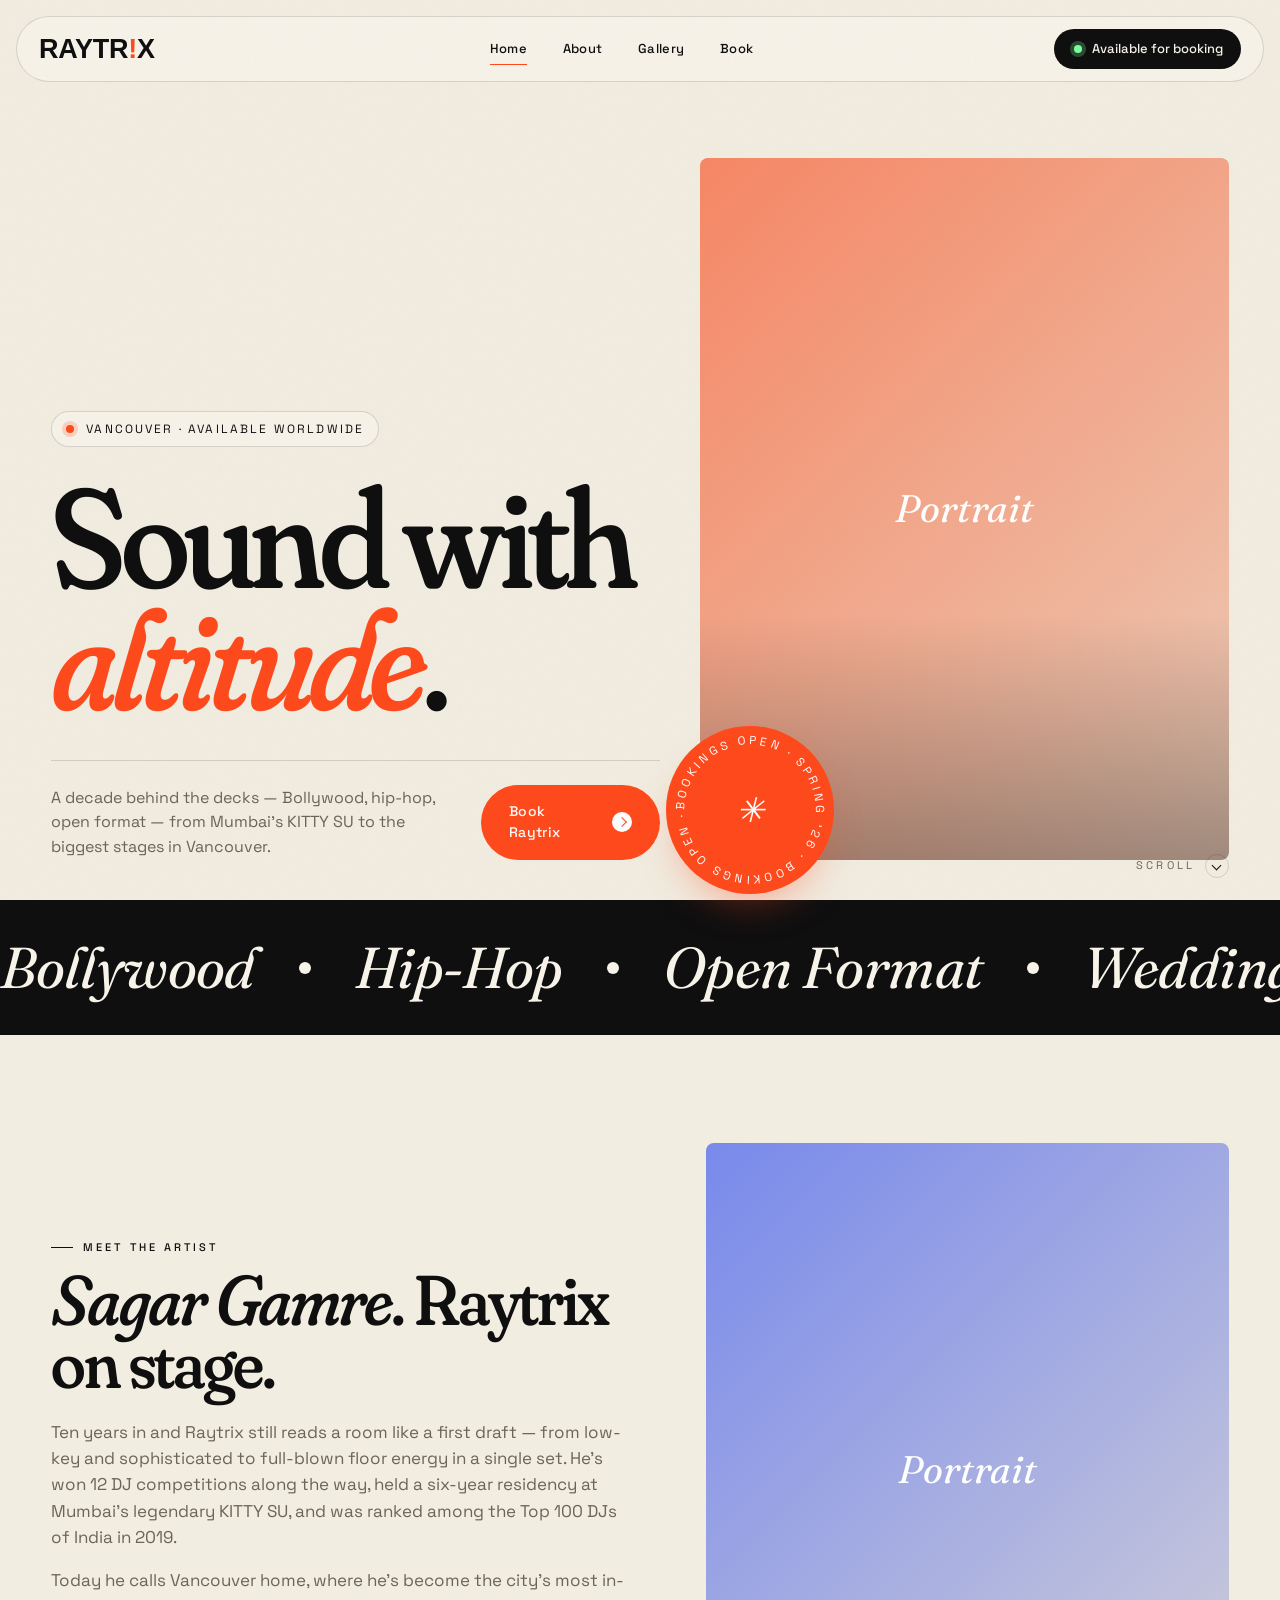
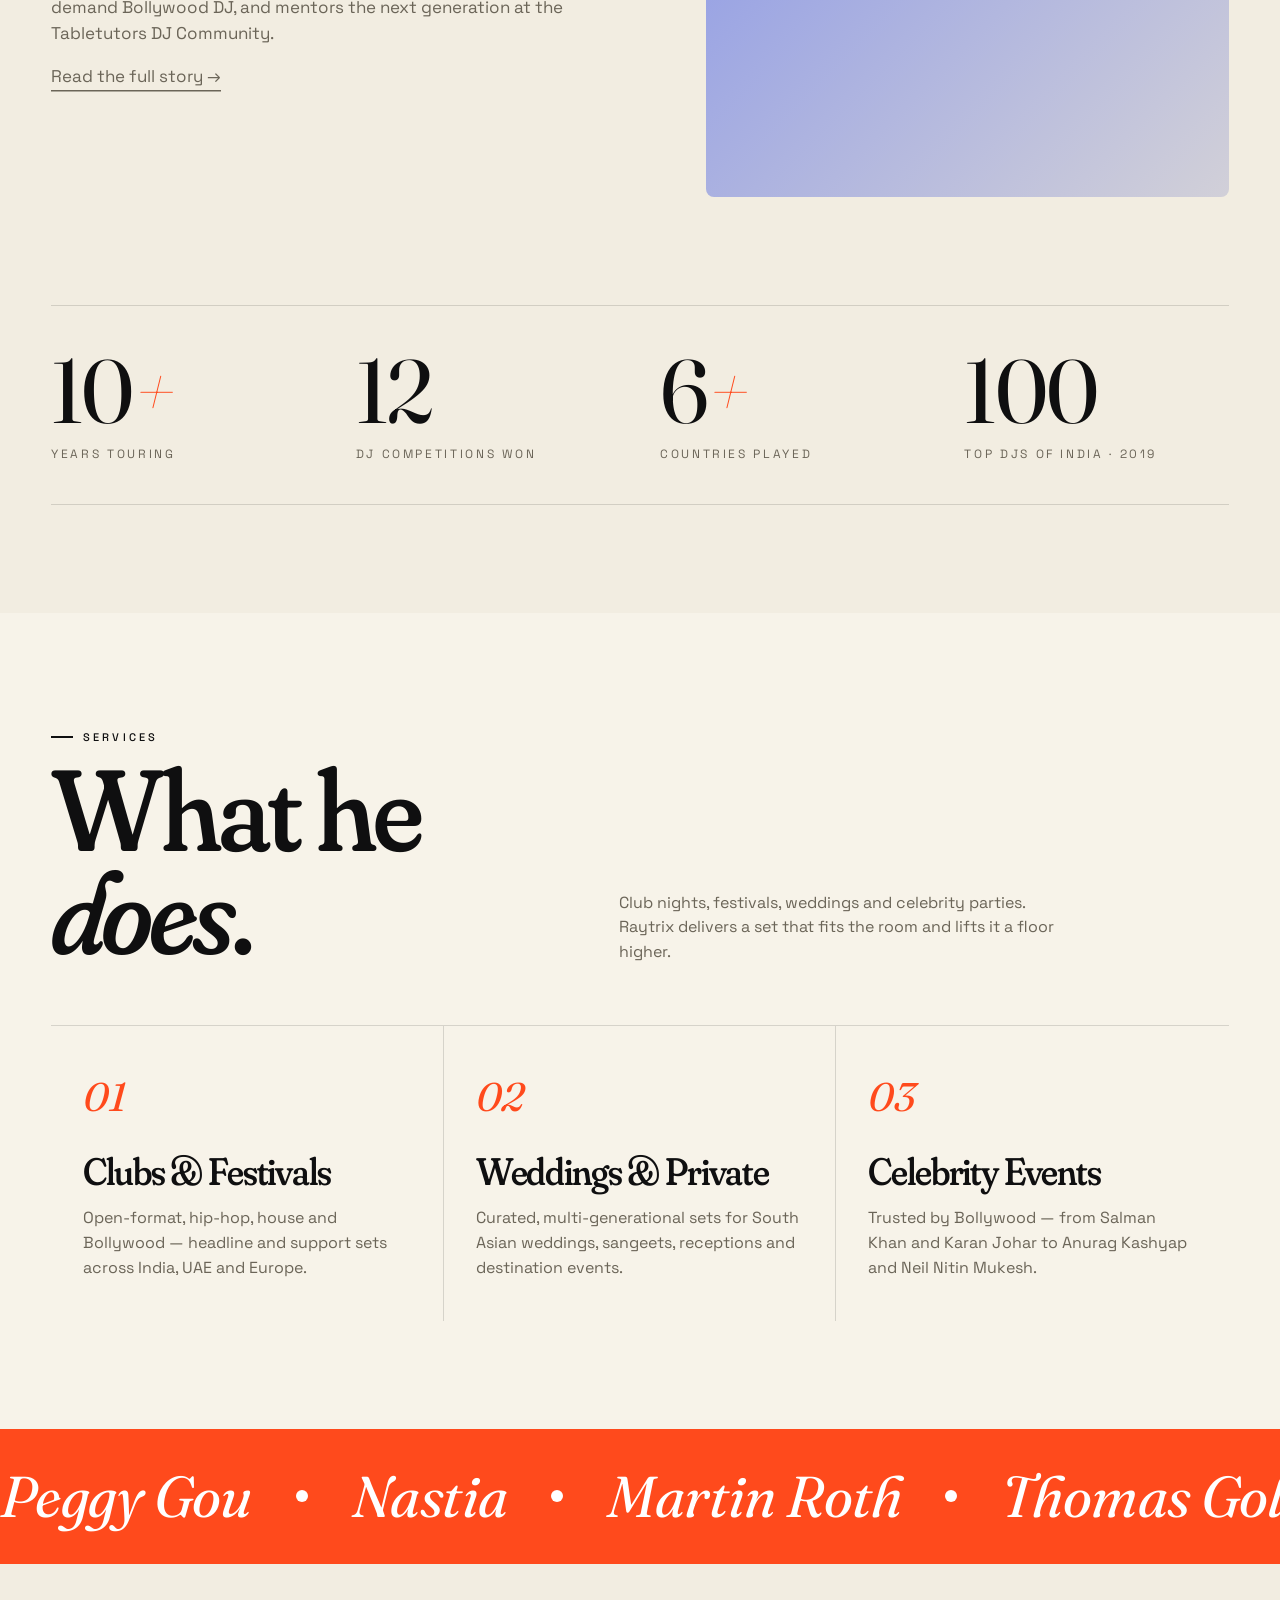
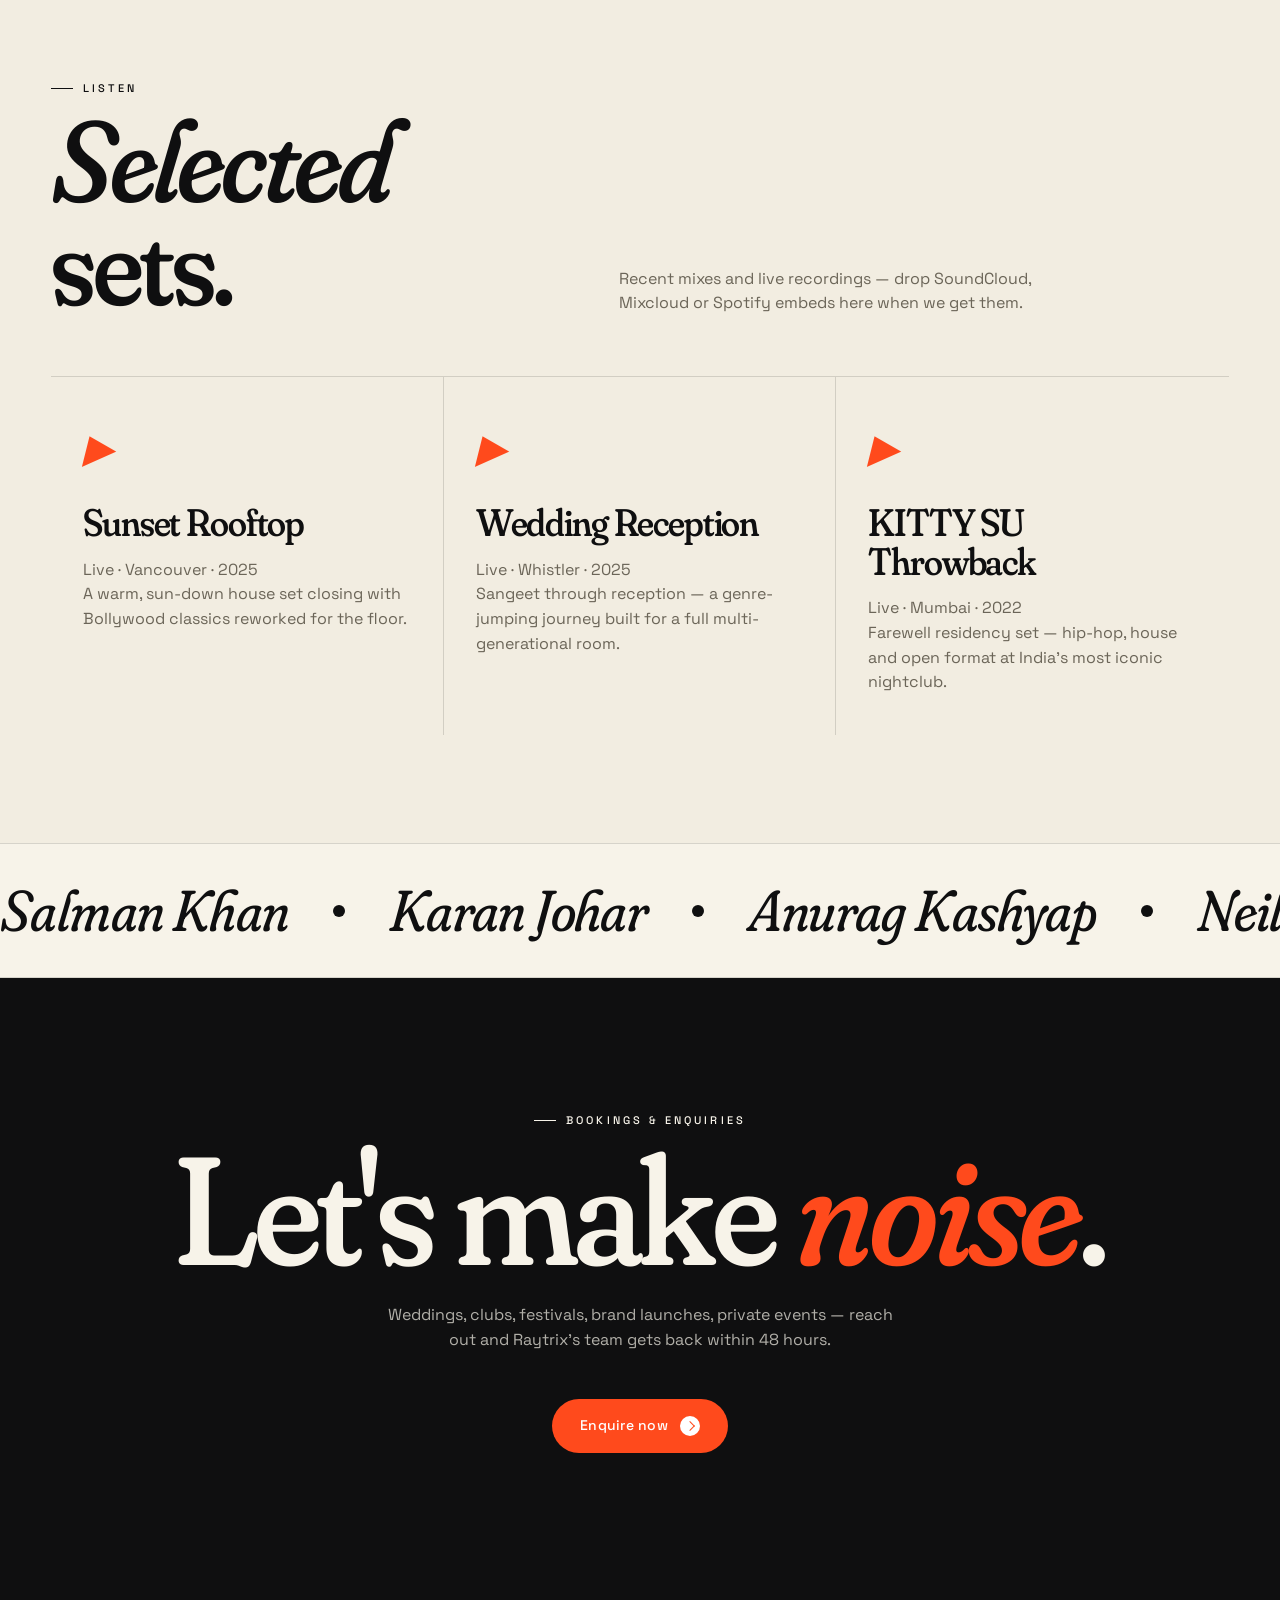
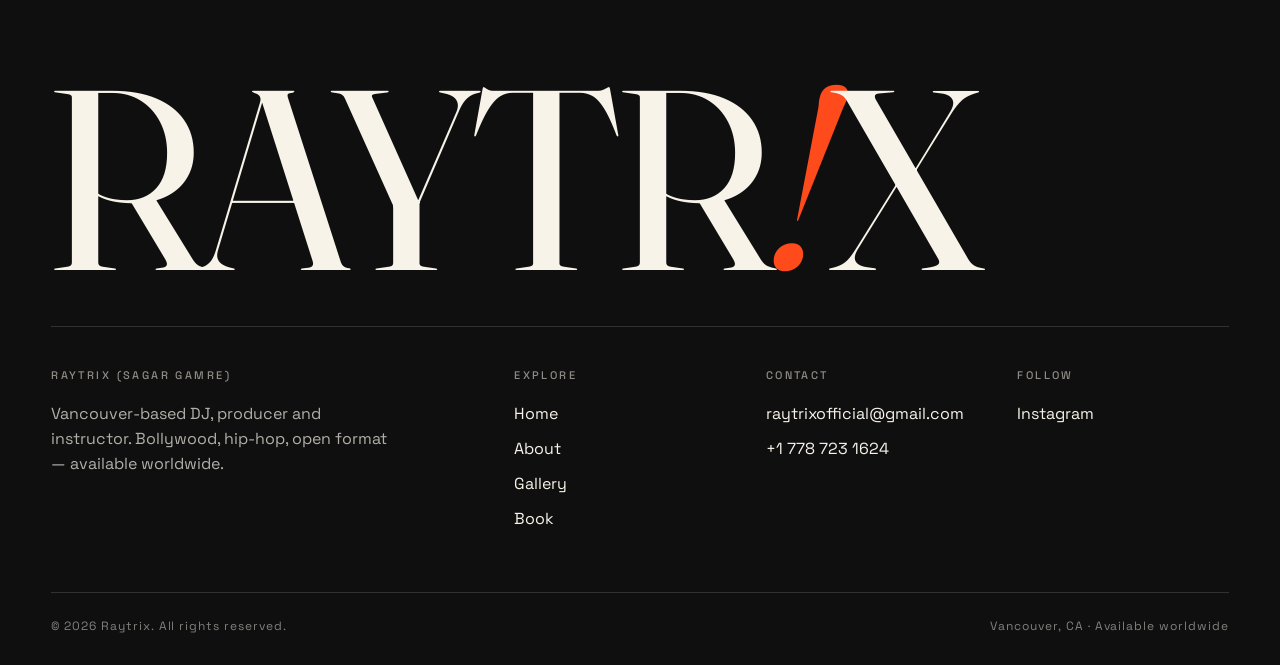
==== index.html @ 01009f4f "Rework site: warm cream / editorial direction Scrap the dark nightclub theme. Move to a cream base w" ====
<!doctype html>
<html lang="en">
<head>
  <meta charset="utf-8" />
  <meta name="viewport" content="width=device-width, initial-scale=1" />
  <title>RAYTR!X — DJ / Producer / Instructor</title>
  <meta name="description" content="Raytrix (Sagar Gamre) is an internationally-touring DJ and producer. Bollywood, hip-hop and open-format sets for clubs, festivals, weddings and celebrity events." />

  <meta property="og:title" content="RAYTR!X — DJ / Producer / Instructor" />
  <meta property="og:description" content="Bollywood, hip-hop, open format. Vancouver-based, available worldwide." />
  <meta property="og:type" content="website" />

  <link rel="icon" type="image/svg+xml" href="assets/img/logo.svg" />
  <link rel="preconnect" href="https://fonts.googleapis.com" />
  <link rel="preconnect" href="https://fonts.gstatic.com" crossorigin />
  <link href="https://fonts.googleapis.com/css2?family=Fraunces:ital,opsz,wght,SOFT@0,9..144,400..700,0..100;1,9..144,400..700,0..100&family=Space+Grotesk:wght@400;500;600;700&display=swap" rel="stylesheet" />

  <link rel="stylesheet" href="assets/css/style.css" />
</head>
<body>

  <header class="nav">
    <a href="index.html" class="nav__logo" aria-label="Raytrix — Home">
      <img src="assets/img/logo.svg" alt="RAYTR!X" />
    </a>
    <nav class="nav__links" role="navigation" aria-label="Primary">
      <a href="index.html" class="is-active">Home</a>
      <a href="about.html">About</a>
      <a href="gallery.html">Gallery</a>
      <a href="contact.html">Book</a>
    </nav>
    <a href="contact.html" class="nav__cta"><span class="dot"></span> Available for booking</a>
    <button class="nav__burger" aria-label="Menu"><span class="bar"></span><span class="bar"></span><span class="bar"></span></button>
  </header>

  <!-- HERO -->
  <section class="hero">
    <div class="hero__lead reveal-lines">
      <span class="hero__eyebrow"><span class="status"></span> Vancouver · Available worldwide</span>

      <h1 class="hero__title">
        <span class="row1">Sound with</span>
        <span class="row2"><span class="swash">altitude</span>.</span>
      </h1>

      <div class="hero__foot">
        <p>A decade behind the decks — Bollywood, hip-hop, open format — from Mumbai's KITTY SU to the biggest stages in Vancouver.</p>
        <a href="contact.html" class="btn">Book Raytrix <span class="arr"></span></a>
      </div>
    </div>

    <div class="hero__media reveal">
      <div class="hero__portrait">
        <!-- TODO: replace with real hero portrait (portrait orientation, min 1200×1500) -->
        <div class="tile tile--v" style="--r: 4/5; height: 100%; width: 100%;">Portrait</div>
      </div>

      <div class="badge-disc" aria-hidden="true">
        <svg viewBox="0 0 200 200">
          <defs>
            <path id="circlePath" d="M100,100 m-78,0 a78,78 0 1,1 156,0 a78,78 0 1,1 -156,0" />
          </defs>
          <text font-family="Space Grotesk, sans-serif" font-size="14" letter-spacing="4" fill="#fff" text-transform="uppercase">
            <textPath href="#circlePath" startOffset="0">BOOKINGS OPEN · SPRING '26 · BOOKINGS OPEN · SPRING '26 · </textPath>
          </text>
        </svg>
        <span class="pin">✳</span>
      </div>
    </div>

    <span class="hero__scroll">Scroll <span class="down"></span></span>
  </section>

  <!-- MARQUEE 1 -->
  <section class="marquee marquee--ink" aria-hidden="true">
    <div class="marquee__track">
      <span>Bollywood</span><span class="dot"></span>
      <span>Hip-Hop</span><span class="dot"></span>
      <span>Open Format</span><span class="dot"></span>
      <span>Weddings</span><span class="dot"></span>
      <span>Clubs</span><span class="dot"></span>
      <span>Festivals</span><span class="dot"></span>
      <span>Private Events</span><span class="dot"></span>
      <span>Bollywood</span><span class="dot"></span>
      <span>Hip-Hop</span><span class="dot"></span>
      <span>Open Format</span><span class="dot"></span>
      <span>Weddings</span><span class="dot"></span>
      <span>Clubs</span><span class="dot"></span>
      <span>Festivals</span><span class="dot"></span>
      <span>Private Events</span><span class="dot"></span>
    </div>
  </section>

  <!-- INTRO / SPLIT -->
  <section class="section">
    <div class="container">
      <div class="split split--rev">
        <div class="body reveal-lines">
          <span class="eyebrow">Meet the artist</span>
          <h2 class="h-md mt-1"><em>Sagar Gamre</em>. Raytrix on stage.</h2>
          <p class="mt-2">Ten years in and Raytrix still reads a room like a first draft — from low-key and sophisticated to full-blown floor energy in a single set. He's won 12 DJ competitions along the way, held a six-year residency at Mumbai's legendary KITTY SU, and was ranked among the Top 100 DJs of India in 2019.</p>
          <p>Today he calls Vancouver home, where he's become the city's most in-demand Bollywood DJ, and mentors the next generation at the Tabletutors DJ Community.</p>
          <p class="mt-2"><a href="about.html" class="underlined-link">Read the full story →</a></p>
        </div>
        <div class="split__media reveal">
          <!-- TODO: replace with a portrait or on-stage shot -->
          <div class="tile tile--c" style="--r: 4/5; height:100%; width:100%">Portrait</div>
        </div>
      </div>
    </div>
  </section>

  <!-- STATS -->
  <section class="section" style="padding-top:0;">
    <div class="container">
      <div class="stats reveal-lines">
        <div><div class="num">10<span class="swash">+</span></div><span class="lbl">Years touring</span></div>
        <div><div class="num">12</div><span class="lbl">DJ competitions won</span></div>
        <div><div class="num">6<span class="swash">+</span></div><span class="lbl">Countries played</span></div>
        <div><div class="num">100</div><span class="lbl">Top DJs of India · 2019</span></div>
      </div>
    </div>
  </section>

  <!-- WHAT HE DOES -->
  <section class="section section--paper">
    <div class="container">
      <div class="section__head reveal-lines">
        <div><span class="eyebrow">Services</span><h2 class="h-lg mt-1">What he <em>does</em>.</h2></div>
        <div class="lead"><p>Club nights, festivals, weddings and celebrity parties. Raytrix delivers a set that fits the room and lifts it a floor higher.</p></div>
      </div>

      <div class="feature-row reveal-lines">
        <article>
          <span class="num">01</span>
          <h3>Clubs & Festivals</h3>
          <p>Open-format, hip-hop, house and Bollywood — headline and support sets across India, UAE and Europe.</p>
        </article>
        <article>
          <span class="num">02</span>
          <h3>Weddings & Private</h3>
          <p>Curated, multi-generational sets for South Asian weddings, sangeets, receptions and destination events.</p>
        </article>
        <article>
          <span class="num">03</span>
          <h3>Celebrity Events</h3>
          <p>Trusted by Bollywood — from Salman Khan and Karan Johar to Anurag Kashyap and Neil Nitin Mukesh.</p>
        </article>
      </div>
    </div>
  </section>

  <!-- MARQUEE 2 — VERMILLION -->
  <section class="marquee marquee--vermillion marquee--reverse" aria-hidden="true">
    <div class="marquee__track">
      <span>Peggy Gou</span><span class="dot"></span>
      <span>Nastia</span><span class="dot"></span>
      <span>Martin Roth</span><span class="dot"></span>
      <span>Thomas Gold</span><span class="dot"></span>
      <span>EDX</span><span class="dot"></span>
      <span>Danny Avila</span><span class="dot"></span>
      <span>Tujamo</span><span class="dot"></span>
      <span>Dirtcaps</span><span class="dot"></span>
      <span>Tavi Castro</span><span class="dot"></span>
      <span>Peggy Gou</span><span class="dot"></span>
      <span>Nastia</span><span class="dot"></span>
      <span>Martin Roth</span><span class="dot"></span>
      <span>Thomas Gold</span><span class="dot"></span>
      <span>EDX</span><span class="dot"></span>
      <span>Danny Avila</span><span class="dot"></span>
      <span>Tujamo</span><span class="dot"></span>
      <span>Dirtcaps</span><span class="dot"></span>
      <span>Tavi Castro</span><span class="dot"></span>
    </div>
  </section>

  <!-- LISTEN (placeholder for real mixes) -->
  <section class="section">
    <div class="container">
      <div class="section__head reveal-lines">
        <div><span class="eyebrow">Listen</span><h2 class="h-lg mt-1"><em>Selected</em> sets.</h2></div>
        <div class="lead"><p>Recent mixes and live recordings — drop SoundCloud, Mixcloud or Spotify embeds here when we get them.</p></div>
      </div>

      <div class="feature-row reveal-lines">
        <article>
          <span class="num">▶</span>
          <h3>Sunset Rooftop</h3>
          <p class="muted">Live · Vancouver · 2025</p>
          <p class="mt-1">A warm, sun-down house set closing with Bollywood classics reworked for the floor.</p>
        </article>
        <article>
          <span class="num">▶</span>
          <h3>Wedding Reception</h3>
          <p class="muted">Live · Whistler · 2025</p>
          <p class="mt-1">Sangeet through reception — a genre-jumping journey built for a full multi-generational room.</p>
        </article>
        <article>
          <span class="num">▶</span>
          <h3>KITTY SU Throwback</h3>
          <p class="muted">Live · Mumbai · 2022</p>
          <p class="mt-1">Farewell residency set — hip-hop, house and open format at India's most iconic nightclub.</p>
        </article>
      </div>
    </div>
  </section>

  <!-- MARQUEE 3 -->
  <section class="marquee" aria-hidden="true">
    <div class="marquee__track">
      <span class="italic">Salman Khan</span><span class="dot"></span>
      <span class="italic">Karan Johar</span><span class="dot"></span>
      <span class="italic">Anurag Kashyap</span><span class="dot"></span>
      <span class="italic">Neil Nitin Mukesh</span><span class="dot"></span>
      <span class="italic">Kunal Khemu</span><span class="dot"></span>
      <span class="italic">Raj Kundra</span><span class="dot"></span>
      <span class="italic">Ayesha Jhulka</span><span class="dot"></span>
      <span class="italic">Karan Wahi</span><span class="dot"></span>
      <span class="italic">Salman Khan</span><span class="dot"></span>
      <span class="italic">Karan Johar</span><span class="dot"></span>
      <span class="italic">Anurag Kashyap</span><span class="dot"></span>
      <span class="italic">Neil Nitin Mukesh</span><span class="dot"></span>
      <span class="italic">Kunal Khemu</span><span class="dot"></span>
      <span class="italic">Raj Kundra</span><span class="dot"></span>
      <span class="italic">Ayesha Jhulka</span><span class="dot"></span>
      <span class="italic">Karan Wahi</span><span class="dot"></span>
    </div>
  </section>

  <!-- RIBBON CTA -->
  <section class="ribbon">
    <div class="container center reveal-lines">
      <span class="eyebrow" style="color:var(--paper);">Bookings & enquiries</span>
      <h2 class="mt-1">Let's make <span class="swash">noise</span>.</h2>
      <p class="mt-2" style="color:rgba(247,243,233,0.7); max-width: 52ch; margin-left:auto; margin-right:auto;">Weddings, clubs, festivals, brand launches, private events — reach out and Raytrix's team gets back within 48 hours.</p>
      <a href="contact.html" class="btn">Enquire now <span class="arr"></span></a>
    </div>
  </section>

  <!-- FOOTER -->
  <footer class="footer">
    <div class="footer__super">RAYTR<span class="swash">!</span>X</div>

    <div class="footer__grid">
      <div class="footer__intro">
        <h5>Raytrix (Sagar Gamre)</h5>
        <p>Vancouver-based DJ, producer and instructor. Bollywood, hip-hop, open format — available worldwide.</p>
      </div>
      <div>
        <h5>Explore</h5>
        <ul>
          <li><a href="index.html">Home</a></li>
          <li><a href="about.html">About</a></li>
          <li><a href="gallery.html">Gallery</a></li>
          <li><a href="contact.html">Book</a></li>
        </ul>
      </div>
      <div>
        <h5>Contact</h5>
        <ul>
          <li><a href="mailto:raytrixofficial@gmail.com">raytrixofficial@gmail.com</a></li>
          <li><a href="tel:+17787231624">+1 778 723 1624</a></li>
        </ul>
      </div>
      <div>
        <h5>Follow</h5>
        <ul>
          <li><a href="https://www.instagram.com/raytrixofficial/" target="_blank" rel="noopener">Instagram</a></li>
          <!-- TODO: add SoundCloud / Spotify / Mixcloud / YouTube -->
        </ul>
      </div>
    </div>
    <div class="footer__bottom">
      <span>© <span id="yr">2026</span> Raytrix. All rights reserved.</span>
      <span>Vancouver, CA · Available worldwide</span>
    </div>
  </footer>

  <script src="assets/js/main.js" defer></script>
  <script>document.getElementById("yr").textContent = new Date().getFullYear();</script>
</body>
</html>
---- assets/css/style.css ----
/* =========================================================
   RAYTR!X — Editorial / warm / bright
   Cream base, ink type, vermillion + cobalt accents.
   No frameworks. Fraunces (serif) + Space Grotesk (sans).
   ========================================================= */

:root {
  --cream:      #f2ede1;
  --cream-2:    #ebe4d3;
  --paper:      #f7f3e9;
  --ink:        #0f0f10;
  --muted:      #6b6558;
  --line:       rgba(15, 15, 16, 0.14);

  --vermillion: #ff4a1c;
  --cobalt:     #1a3fff;
  --lime:       #d9ff3d;   /* used sparingly for micro-accents */

  --font-serif: "Fraunces", "Times New Roman", serif;
  --font-sans:  "Space Grotesk", ui-sans-serif, system-ui, -apple-system, "Segoe UI", Roboto, sans-serif;

  --max: 1440px;
  --pad: clamp(20px, 4vw, 60px);

  --ease: cubic-bezier(0.2, 0.8, 0.2, 1);
}

* { box-sizing: border-box; }
html { -webkit-text-size-adjust: 100%; scroll-behavior: smooth; }
body {
  margin: 0;
  background: var(--cream);
  color: var(--ink);
  font-family: var(--font-sans);
  font-size: 16px;
  line-height: 1.55;
  overflow-x: hidden;
  -webkit-font-smoothing: antialiased;
  text-rendering: optimizeLegibility;
}
img { max-width: 100%; display: block; }
a { color: inherit; text-decoration: none; }
button { font: inherit; cursor: pointer; background: none; border: none; color: inherit; }
::selection { background: var(--vermillion); color: #fff; }

/* Subtle paper grain */
body::before {
  content: "";
  position: fixed;
  inset: 0;
  z-index: 100;
  pointer-events: none;
  opacity: 0.08;
  mix-blend-mode: multiply;
  background-image: url("data:image/svg+xml;utf8,<svg xmlns='http://www.w3.org/2000/svg' width='240' height='240'><filter id='n'><feTurbulence type='fractalNoise' baseFrequency='0.85' numOctaves='2' stitchTiles='stitch'/></filter><rect width='100%25' height='100%25' filter='url(%23n)' opacity='0.75'/></svg>");
}

/* -------- Layout helpers -------- */
.container {
  max-width: var(--max);
  margin: 0 auto;
  padding: 0 var(--pad);
}
.container--tight { max-width: 1180px; }

.eyebrow {
  font-family: var(--font-sans);
  font-size: 11px;
  letter-spacing: 0.28em;
  text-transform: uppercase;
  color: var(--ink);
  font-weight: 500;
  display: inline-flex;
  align-items: center;
  gap: 10px;
}
.eyebrow::before {
  content: "";
  width: 22px; height: 1.5px;
  background: currentColor;
  display: inline-block;
}
.eyebrow--plain::before { display: none; }

/* -------- Type -------- */
.display,
h1, h2, h3 {
  font-family: var(--font-serif);
  font-weight: 500;
  font-variation-settings: "SOFT" 100, "opsz" 144;
  line-height: 0.9;
  letter-spacing: -0.03em;
  margin: 0;
}
.display--italic,
.italic { font-style: italic; font-variation-settings: "SOFT" 100, "opsz" 144; }

.h-xl { font-size: clamp(72px, 14vw, 240px); }
.h-lg { font-size: clamp(56px, 9vw, 148px); }
.h-md { font-size: clamp(40px, 5.5vw, 88px); }
.h-sm { font-size: clamp(28px, 3vw, 44px); }

.underlined-link {
  position: relative;
  display: inline-block;
  padding-bottom: 2px;
  background-image: linear-gradient(currentColor, currentColor);
  background-position: 0 100%;
  background-repeat: no-repeat;
  background-size: 100% 1.5px;
  transition: background-size 0.5s var(--ease);
}
.underlined-link:hover { background-size: 100% 100%; color: var(--paper); }

/* -------- Nav -------- */
.nav {
  position: fixed;
  top: 16px;
  left: 16px; right: 16px;
  z-index: 50;
  display: flex;
  align-items: center;
  justify-content: space-between;
  padding: 12px 22px;
  background: var(--paper);
  border: 1px solid var(--line);
  border-radius: 999px;
  transition: box-shadow 0.4s var(--ease), transform 0.4s var(--ease);
}
.nav.scrolled { box-shadow: 0 10px 30px -18px rgba(0,0,0,0.25); }

.nav__logo {
  display: inline-flex;
  align-items: center;
  gap: 10px;
  height: 30px;
}
.nav__logo img { height: 30px; width: auto; display: block; }
.nav__logo .logo-fallback {
  font-family: var(--font-sans);
  font-weight: 700;
  letter-spacing: 0.02em;
  font-size: 22px;
}
.nav__logo .logo-fallback .accent { color: var(--vermillion); }

.nav__links { display: flex; gap: clamp(14px, 2.5vw, 28px); align-items: center; }
.nav__links a {
  font-size: 13px;
  letter-spacing: 0.02em;
  font-weight: 500;
  padding: 6px 4px;
  position: relative;
  color: var(--ink);
}
.nav__links a::after {
  content: "";
  position: absolute;
  left: 4px; right: 4px; bottom: 0;
  height: 1.5px;
  background: var(--vermillion);
  transform: scaleX(0);
  transform-origin: left;
  transition: transform 0.35s var(--ease);
}
.nav__links a:hover::after,
.nav__links a.is-active::after { transform: scaleX(1); }

.nav__cta {
  display: inline-flex;
  align-items: center;
  gap: 10px;
  padding: 10px 18px 10px 20px;
  background: var(--ink);
  color: var(--paper);
  border-radius: 999px;
  font-size: 13px;
  font-weight: 500;
  transition: background 0.3s var(--ease), color 0.3s var(--ease);
}
.nav__cta:hover { background: var(--vermillion); color: #fff; }
.nav__cta .dot {
  width: 8px; height: 8px; border-radius: 50%;
  background: #7dff9a;
  box-shadow: 0 0 0 4px rgba(125, 255, 154, 0.25);
  animation: pulse 2s infinite;
}
@keyframes pulse {
  0%,100% { box-shadow: 0 0 0 4px rgba(125,255,154,0.25); }
  50%     { box-shadow: 0 0 0 8px rgba(125,255,154,0);    }
}

.nav__burger { display: none; padding: 8px; }
.nav__burger .bar { display: block; width: 22px; height: 1.6px; background: var(--ink); margin: 5px 0; transition: transform 0.3s var(--ease), opacity 0.3s var(--ease); }
body.menu-open .nav__burger .bar:nth-child(1) { transform: translateY(6.6px) rotate(45deg); }
body.menu-open .nav__burger .bar:nth-child(2) { opacity: 0; }
body.menu-open .nav__burger .bar:nth-child(3) { transform: translateY(-6.6px) rotate(-45deg); }

@media (max-width: 900px) {
  .nav__cta { display: none; }
  .nav__burger { display: block; }
  .nav__links {
    position: fixed;
    inset: 0;
    background: var(--cream);
    flex-direction: column;
    justify-content: center;
    gap: 22px;
    transform: translateY(-102%);
    transition: transform 0.55s var(--ease);
    z-index: 40;
  }
  .nav__links a { font-family: var(--font-serif); font-size: 40px; letter-spacing: -0.02em; }
  body.menu-open .nav__links { transform: none; }
}

/* -------- Hero -------- */
.hero {
  position: relative;
  padding: 130px var(--pad) 40px;
  min-height: 100svh;
  display: grid;
  grid-template-columns: 1.15fr 1fr;
  gap: 40px;
  align-items: end;
}
.hero__lead {
  align-self: end;
  position: relative;
  z-index: 2;
}
.hero__eyebrow {
  display: inline-flex;
  align-items: center;
  gap: 12px;
  padding: 8px 14px;
  border: 1px solid var(--line);
  border-radius: 999px;
  font-size: 12px;
  letter-spacing: 0.18em;
  text-transform: uppercase;
  margin-bottom: 30px;
  background: var(--paper);
}
.hero__eyebrow .status {
  width: 8px; height: 8px; border-radius: 50%;
  background: var(--vermillion);
  box-shadow: 0 0 0 4px rgba(255,74,28,0.2);
  animation: pulse-r 2s infinite;
}
@keyframes pulse-r {
  0%,100% { box-shadow: 0 0 0 4px rgba(255,74,28,0.2); }
  50%     { box-shadow: 0 0 0 8px rgba(255,74,28,0);   }
}

.hero__title {
  font-family: var(--font-serif);
  font-size: clamp(64px, 11vw, 200px);
  line-height: 0.86;
  letter-spacing: -0.04em;
  font-weight: 500;
}
.hero__title .row1,
.hero__title .row2 { display: block; }
.hero__title .swash { font-style: italic; color: var(--vermillion); font-variation-settings: "SOFT" 100, "opsz" 144; }
.hero__title .ink   { display: inline-block; }
.hero__title .amp   { font-style: italic; color: var(--cobalt); font-weight: 400; }

.hero__foot {
  display: flex;
  gap: 30px;
  align-items: flex-end;
  margin-top: 40px;
  padding-top: 24px;
  border-top: 1px solid var(--line);
}
.hero__foot p { margin: 0; max-width: 40ch; color: var(--muted); }

/* Right column media stack */
.hero__media {
  position: relative;
  align-self: end;
  height: min(78vh, 720px);
  display: grid;
  grid-template-columns: 1fr;
  align-items: end;
}
.hero__portrait {
  position: relative;
  width: 100%; height: 100%;
  border-radius: 8px;
  overflow: hidden;
  background: var(--cream-2);
  isolation: isolate;
}
.hero__portrait img {
  width: 100%; height: 100%;
  object-fit: cover;
  filter: contrast(1.02);
}
.hero__portrait::after {
  content: "";
  position: absolute; inset: 0;
  background: linear-gradient(180deg, transparent 65%, rgba(15,15,16,0.35));
}

/* Rotating badge */
.badge-disc {
  position: absolute;
  width: 168px; height: 168px;
  bottom: -34px; left: -34px;
  border-radius: 50%;
  background: var(--vermillion);
  color: #fff;
  display: grid;
  place-items: center;
  z-index: 3;
  animation: spin 22s linear infinite;
  box-shadow: 0 20px 40px -18px rgba(255,74,28,0.5);
}
.badge-disc svg { width: 100%; height: 100%; }
.badge-disc .pin {
  position: absolute;
  inset: 0;
  display: grid;
  place-items: center;
  font-family: var(--font-serif);
  font-style: italic;
  font-size: 34px;
}
@keyframes spin { to { transform: rotate(360deg); } }

.hero__scroll {
  position: absolute;
  bottom: 22px;
  right: var(--pad);
  font-size: 11px;
  letter-spacing: 0.28em;
  text-transform: uppercase;
  color: var(--muted);
  display: inline-flex;
  align-items: center;
  gap: 10px;
}
.hero__scroll .down {
  width: 24px; height: 24px;
  border: 1px solid var(--line);
  border-radius: 50%;
  display: inline-grid; place-items: center;
}
.hero__scroll .down::after {
  content: "";
  width: 6px; height: 6px;
  border-right: 1.5px solid var(--ink);
  border-bottom: 1.5px solid var(--ink);
  transform: translateY(-1px) rotate(45deg);
}

@media (max-width: 900px) {
  .hero {
    grid-template-columns: 1fr;
    padding-top: 120px;
  }
  .hero__media { height: 60vh; }
  .badge-disc { width: 120px; height: 120px; bottom: -20px; left: -20px; }
}

/* -------- Marquee -------- */
.marquee {
  overflow: hidden;
  padding: 22px 0;
  border-block: 1px solid var(--line);
  background: var(--paper);
}
.marquee--ink { background: var(--ink); color: var(--paper); border-color: transparent; }
.marquee--vermillion { background: var(--vermillion); color: #fff; border-color: transparent; }
.marquee__track {
  display: flex;
  gap: 44px;
  width: max-content;
  animation: mscroll 34s linear infinite;
  font-family: var(--font-serif);
  font-size: clamp(28px, 4.5vw, 64px);
  font-style: italic;
  letter-spacing: -0.01em;
  white-space: nowrap;
  align-items: center;
}
.marquee__track > * { display: inline-flex; align-items: center; gap: 44px; }
.marquee__track .dot {
  display: inline-block;
  width: 12px; height: 12px; border-radius: 50%;
  background: currentColor;
  flex-shrink: 0;
}
.marquee--reverse .marquee__track { animation-direction: reverse; }
@keyframes mscroll { to { transform: translateX(-50%); } }

/* -------- Section -------- */
.section {
  padding: clamp(80px, 12vh, 160px) 0;
  position: relative;
}
.section--paper { background: var(--paper); }
.section--ink { background: var(--ink); color: var(--paper); }
.section--ink .eyebrow { color: var(--paper); }
.section--ink .muted { color: rgba(247, 243, 233, 0.6); }
.section--vermillion { background: var(--vermillion); color: #fff; }

.section__head {
  display: grid;
  grid-template-columns: 1fr 1.2fr;
  gap: 60px;
  align-items: end;
  margin-bottom: 60px;
}
.section__head .lead p { color: var(--muted); max-width: 46ch; margin: 20px 0 0; }
.section--ink .section__head .lead p { color: rgba(247,243,233,0.6); }
@media (max-width: 800px) { .section__head { grid-template-columns: 1fr; gap: 30px; } }

/* -------- Feature blocks -------- */
.feature-row {
  display: grid;
  grid-template-columns: repeat(3, 1fr);
  border-top: 1px solid var(--line);
}
.feature-row > article {
  padding: 40px 32px;
  border-right: 1px solid var(--line);
  transition: background 0.35s var(--ease);
  position: relative;
}
.feature-row > article:last-child { border-right: none; }
.feature-row > article:hover { background: var(--paper); }
.feature-row .num {
  font-family: var(--font-serif);
  font-style: italic;
  font-size: 40px;
  color: var(--vermillion);
  margin-bottom: 24px;
  display: block;
}
.feature-row h3 {
  font-family: var(--font-serif);
  font-size: clamp(28px, 3vw, 44px);
  line-height: 1;
  margin-bottom: 16px;
}
.feature-row p { color: var(--muted); margin: 0; }
@media (max-width: 800px) {
  .feature-row { grid-template-columns: 1fr; }
  .feature-row > article { border-right: none; border-bottom: 1px solid var(--line); }
  .feature-row > article:last-child { border-bottom: none; }
}

/* -------- Split (image + text) -------- */
.split {
  display: grid;
  grid-template-columns: 1fr 1.1fr;
  gap: 80px;
  align-items: center;
}
.split--rev { grid-template-columns: 1.1fr 1fr; }
.split--rev .split__media { order: 2; }
.split__media {
  position: relative;
  border-radius: 8px;
  overflow: hidden;
  background: var(--cream-2);
  aspect-ratio: 4/5;
}
.split__media img { width: 100%; height: 100%; object-fit: cover; }
.split .body p { color: var(--muted); font-size: 17px; }
.split .body p + p { margin-top: 14px; }
@media (max-width: 800px) {
  .split, .split--rev { grid-template-columns: 1fr; gap: 40px; }
  .split--rev .split__media { order: 0; }
}

/* -------- Stats -------- */
.stats {
  display: grid;
  grid-template-columns: repeat(4, 1fr);
  gap: 40px;
  border-block: 1px solid var(--line);
  padding: 40px 0;
}
.stats .num {
  font-family: var(--font-serif);
  font-size: clamp(56px, 7vw, 108px);
  line-height: 1;
  letter-spacing: -0.02em;
}
.stats .num .swash { font-style: italic; color: var(--vermillion); font-weight: 400; }
.stats .lbl { display: block; margin-top: 10px; color: var(--muted); font-size: 12px; letter-spacing: 0.22em; text-transform: uppercase; }
@media (max-width: 800px) { .stats { grid-template-columns: repeat(2, 1fr); gap: 30px; } }

/* -------- Timeline -------- */
.timeline { list-style: none; padding: 0; margin: 0; border-top: 1px solid var(--line); }
.timeline li {
  display: grid;
  grid-template-columns: 180px 1fr 60px;
  gap: 40px;
  padding: 32px 0;
  border-bottom: 1px solid var(--line);
  align-items: baseline;
  transition: background 0.3s var(--ease), padding 0.3s var(--ease);
}
.timeline li:hover { background: var(--paper); padding-inline: 16px; }
.timeline .yr {
  font-family: var(--font-serif);
  font-style: italic;
  font-size: clamp(28px, 3.5vw, 48px);
  color: var(--vermillion);
  line-height: 1;
}
.timeline h4 {
  font-family: var(--font-serif);
  font-size: clamp(24px, 2.4vw, 36px);
  line-height: 1.05;
  margin: 0 0 6px;
  font-weight: 500;
}
.timeline p { margin: 0; color: var(--muted); }
.timeline .go {
  justify-self: end;
  width: 40px; height: 40px;
  border-radius: 50%;
  background: var(--ink);
  color: var(--paper);
  display: grid; place-items: center;
  transition: transform 0.3s var(--ease), background 0.3s var(--ease);
}
.timeline li:hover .go { background: var(--vermillion); transform: rotate(-45deg); }
.timeline .go::after {
  content: "";
  width: 8px; height: 8px;
  border-top: 1.5px solid currentColor;
  border-right: 1.5px solid currentColor;
  transform: rotate(45deg);
}
@media (max-width: 700px) {
  .timeline li { grid-template-columns: 1fr; gap: 8px; }
  .timeline .go { display: none; }
}

/* -------- Tag list -------- */
.tags {
  display: flex;
  flex-wrap: wrap;
  gap: 10px 10px;
}
.tags span {
  display: inline-flex;
  align-items: center;
  gap: 8px;
  padding: 10px 16px;
  border: 1px solid var(--line);
  border-radius: 999px;
  font-size: 13px;
  background: var(--paper);
  transition: background 0.25s var(--ease), color 0.25s var(--ease), border-color 0.25s var(--ease), transform 0.25s var(--ease);
}
.tags span:hover { background: var(--ink); color: var(--paper); border-color: var(--ink); transform: translateY(-2px); }
.tags span::before {
  content: "";
  width: 6px; height: 6px;
  border-radius: 50%;
  background: var(--vermillion);
}

/* -------- Big CTA / Ribbon -------- */
.ribbon {
  padding: clamp(80px, 14vh, 180px) var(--pad);
  text-align: center;
  background: var(--ink);
  color: var(--paper);
  position: relative;
  overflow: hidden;
}
.ribbon h2 {
  font-family: var(--font-serif);
  font-size: clamp(56px, 12vw, 200px);
  line-height: 0.9;
  letter-spacing: -0.03em;
}
.ribbon h2 .swash { font-style: italic; color: var(--vermillion); }
.ribbon .btn { margin-top: 30px; }

/* -------- Buttons -------- */
.btn {
  display: inline-flex;
  align-items: center;
  gap: 12px;
  padding: 16px 28px;
  border-radius: 999px;
  background: var(--vermillion);
  color: #fff;
  font-size: 14px;
  font-weight: 500;
  letter-spacing: 0.02em;
  transition: transform 0.3s var(--ease), background 0.3s var(--ease);
}
.btn:hover { transform: translateY(-2px); background: #ff5c33; }
.btn--ink { background: var(--ink); color: var(--paper); }
.btn--ink:hover { background: var(--vermillion); }
.btn--ghost { background: transparent; color: var(--ink); border: 1px solid var(--ink); }
.btn--ghost:hover { background: var(--ink); color: var(--paper); }
.btn .arr {
  display: inline-block;
  width: 20px; height: 20px;
  background: currentColor;
  color: var(--ink);
  border-radius: 50%;
  position: relative;
  color: inherit;
}
.btn .arr::after {
  content: "";
  position: absolute;
  top: 50%; left: 50%;
  transform: translate(-50%,-50%) rotate(45deg);
  width: 6px; height: 6px;
  border-top: 1.5px solid var(--vermillion);
  border-right: 1.5px solid var(--vermillion);
}
.btn--ghost .arr, .btn--ink .arr { background: var(--paper); }
.btn--ghost .arr::after { border-color: var(--ink); }
.btn--ink .arr::after   { border-color: var(--ink); }
.btn:not(.btn--ghost):not(.btn--ink) .arr { background: #fff; }
.btn:not(.btn--ghost):not(.btn--ink) .arr::after { border-color: var(--vermillion); }

/* -------- Gallery -------- */
.gallery {
  columns: 3 320px;
  column-gap: 20px;
}
.gallery figure {
  break-inside: avoid;
  margin: 0 0 20px;
  position: relative;
  overflow: hidden;
  background: var(--cream-2);
  border-radius: 6px;
  transition: transform 0.5s var(--ease);
}
.gallery figure:hover { transform: translateY(-6px); }
.gallery img { width: 100%; height: auto; display: block; transition: transform 0.7s var(--ease); }
.gallery figure:hover img { transform: scale(1.05); }
.gallery figcaption {
  position: absolute;
  left: 14px; bottom: 14px;
  padding: 8px 14px;
  background: var(--paper);
  color: var(--ink);
  font-size: 11px;
  letter-spacing: 0.16em;
  text-transform: uppercase;
  border-radius: 999px;
  opacity: 0;
  transform: translateY(6px);
  transition: opacity 0.3s var(--ease), transform 0.3s var(--ease);
}
.gallery figure:hover figcaption { opacity: 1; transform: none; }

.tile {
  aspect-ratio: var(--r, 3/4);
  display: grid;
  place-items: center;
  font-family: var(--font-serif);
  font-style: italic;
  font-size: clamp(28px, 3vw, 44px);
  color: rgba(15,15,16,0.28);
}
.tile--v { background: linear-gradient(135deg, rgba(255,74,28,0.6), rgba(255,74,28,0.15)); color: #fff; }
.tile--c { background: linear-gradient(135deg, rgba(26,63,255,0.55), rgba(26,63,255,0.12)); color: #fff; }
.tile--n { background: linear-gradient(135deg, rgba(15,15,16,0.85), rgba(15,15,16,0.4)); color: rgba(247,243,233,0.7); }
.tile--l { background: linear-gradient(135deg, rgba(217,255,61,0.7), rgba(217,255,61,0.2)); color: rgba(15,15,16,0.55); }
.tile--p { background: linear-gradient(135deg, rgba(235,228,211,0.9), rgba(242,237,225,0.9)); }

/* -------- Contact -------- */
.book {
  display: grid;
  grid-template-columns: 1.2fr 1fr;
  gap: 80px;
  align-items: start;
}
@media (max-width: 900px) { .book { grid-template-columns: 1fr; gap: 60px; } }

.form { display: grid; gap: 22px; }
.form .row { display: grid; grid-template-columns: 1fr 1fr; gap: 22px; }
@media (max-width: 600px) { .form .row { grid-template-columns: 1fr; } }

.field {
  display: flex;
  flex-direction: column;
  gap: 8px;
  position: relative;
}
.field label {
  font-size: 11px;
  letter-spacing: 0.22em;
  text-transform: uppercase;
  color: var(--muted);
  font-weight: 500;
}
.field input,
.field select,
.field textarea {
  background: transparent;
  border: none;
  border-bottom: 1.5px solid var(--line);
  color: var(--ink);
  padding: 12px 0;
  font: inherit;
  font-family: var(--font-serif);
  font-size: 20px;
  outline: none;
  transition: border-color 0.3s var(--ease);
}
.field input::placeholder, .field textarea::placeholder { color: rgba(15,15,16,0.35); }
.field input:focus, .field select:focus, .field textarea:focus { border-color: var(--vermillion); }
.field textarea { resize: vertical; min-height: 120px; line-height: 1.4; }
.field select {
  appearance: none;
  background-image:
    linear-gradient(45deg, transparent 50%, var(--ink) 50%),
    linear-gradient(135deg, var(--ink) 50%, transparent 50%);
  background-position: calc(100% - 15px) 55%, calc(100% - 10px) 55%;
  background-size: 5px 5px, 5px 5px;
  background-repeat: no-repeat;
}
.form .msg { padding: 14px 18px; border-radius: 6px; background: rgba(255,74,28,0.1); color: var(--ink); font-size: 14px; display: none; }
.form .msg.show { display: block; }

.contact-card {
  border: 1px solid var(--line);
  padding: 36px;
  background: var(--paper);
  border-radius: 8px;
  position: sticky;
  top: 100px;
}
.contact-card h3 {
  font-family: var(--font-serif);
  font-size: clamp(32px, 4vw, 52px);
  line-height: 0.95;
  margin-bottom: 24px;
}
.contact-card h3 .swash { font-style: italic; color: var(--vermillion); }
.contact-card .line {
  display: grid;
  grid-template-columns: 80px 1fr;
  align-items: center;
  gap: 14px;
  padding: 14px 0;
  border-top: 1px solid var(--line);
  transition: color 0.25s var(--ease);
}
.contact-card .line:first-of-type { border-top: none; }
.contact-card .line:hover { color: var(--vermillion); }
.contact-card .line .lbl {
  color: var(--muted);
  font-size: 11px;
  letter-spacing: 0.22em;
  text-transform: uppercase;
}

/* -------- Footer -------- */
.footer {
  padding: clamp(60px, 10vh, 100px) var(--pad) 30px;
  background: var(--ink);
  color: var(--paper);
  position: relative;
  overflow: hidden;
}
.footer__super {
  font-family: var(--font-serif);
  font-size: clamp(80px, 20vw, 340px);
  line-height: 0.85;
  letter-spacing: -0.04em;
  margin: 0 0 40px;
  color: var(--paper);
  transform: translateX(-6px);
  white-space: nowrap;
}
.footer__super .swash { color: var(--vermillion); font-style: italic; }
.footer__grid {
  display: grid;
  grid-template-columns: 2fr 1fr 1fr 1fr;
  gap: 40px;
  padding-top: 40px;
  border-top: 1px solid rgba(247,243,233,0.15);
}
.footer h5 {
  font-size: 11px;
  letter-spacing: 0.22em;
  text-transform: uppercase;
  color: rgba(247,243,233,0.55);
  margin: 0 0 18px;
  font-weight: 500;
}
.footer ul { list-style: none; padding: 0; margin: 0; display: grid; gap: 10px; }
.footer ul a { color: var(--paper); transition: color 0.25s var(--ease); }
.footer ul a:hover { color: var(--vermillion); }
.footer__intro p { color: rgba(247,243,233,0.7); max-width: 34ch; margin: 0; }
.footer__bottom {
  display: flex;
  justify-content: space-between;
  align-items: center;
  margin-top: 60px;
  padding-top: 24px;
  border-top: 1px solid rgba(247,243,233,0.15);
  color: rgba(247,243,233,0.5);
  font-size: 12px;
  letter-spacing: 0.08em;
}
@media (max-width: 800px) {
  .footer__grid { grid-template-columns: 1fr 1fr; }
  .footer__intro { grid-column: 1 / -1; }
  .footer__bottom { flex-direction: column; gap: 12px; text-align: center; }
}

/* -------- Reveal animations -------- */
.reveal { opacity: 0; transform: translateY(30px); transition: opacity 0.9s var(--ease), transform 0.9s var(--ease); }
.reveal.in { opacity: 1; transform: none; }
.reveal-lines > * { opacity: 0; transform: translateY(24px); transition: opacity 0.85s var(--ease), transform 0.85s var(--ease); }
.reveal-lines.in > * { opacity: 1; transform: none; }
.reveal-lines.in > *:nth-child(1) { transition-delay: 0.05s; }
.reveal-lines.in > *:nth-child(2) { transition-delay: 0.13s; }
.reveal-lines.in > *:nth-child(3) { transition-delay: 0.21s; }
.reveal-lines.in > *:nth-child(4) { transition-delay: 0.29s; }
.reveal-lines.in > *:nth-child(5) { transition-delay: 0.37s; }
.reveal-lines.in > *:nth-child(6) { transition-delay: 0.45s; }

@media (prefers-reduced-motion: reduce) {
  * { animation: none !important; transition: none !important; }
  .reveal, .reveal-lines > * { opacity: 1; transform: none; }
}

/* -------- Utilities -------- */
.muted { color: var(--muted); }
.center { text-align: center; }
.mt-1 { margin-top: 12px; } .mt-2 { margin-top: 24px; } .mt-3 { margin-top: 40px; }
.dot-lg { display: inline-block; width: 14px; height: 14px; border-radius: 50%; background: var(--vermillion); vertical-align: middle; margin: 0 6px; }
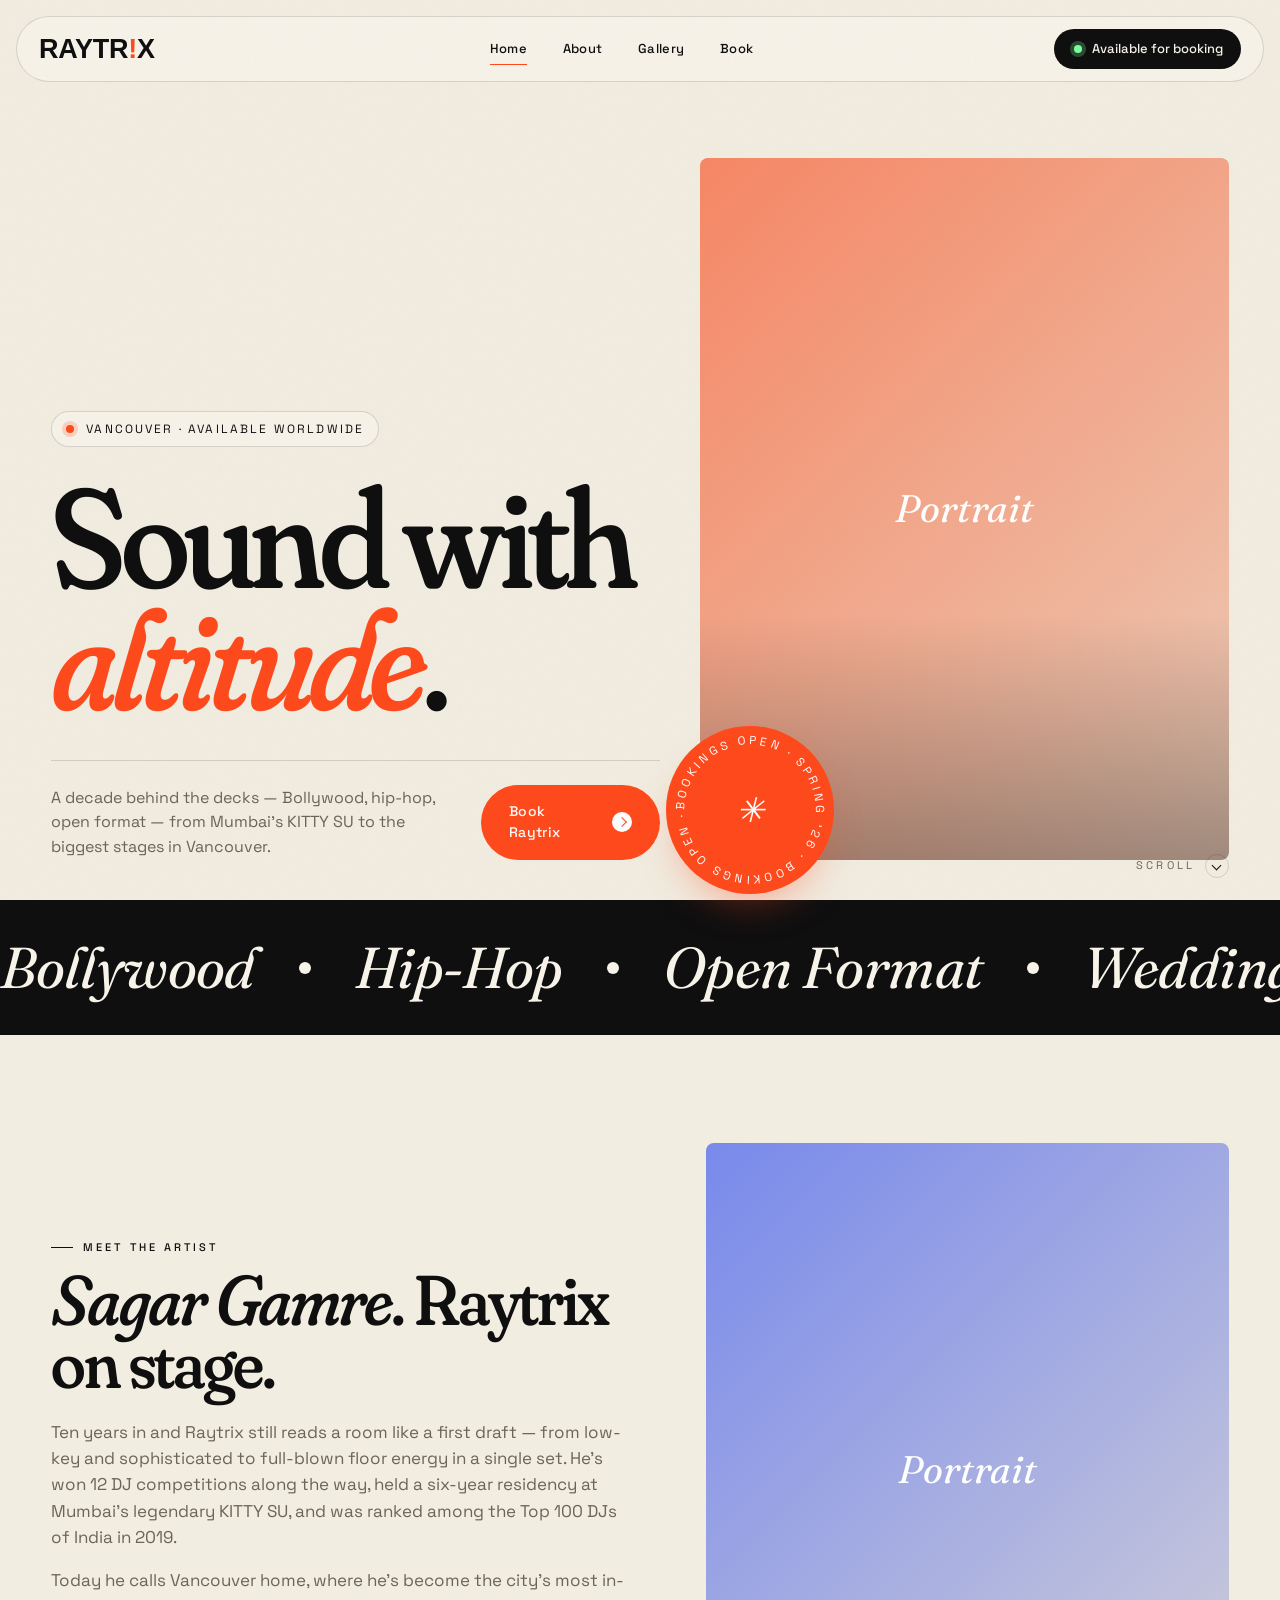
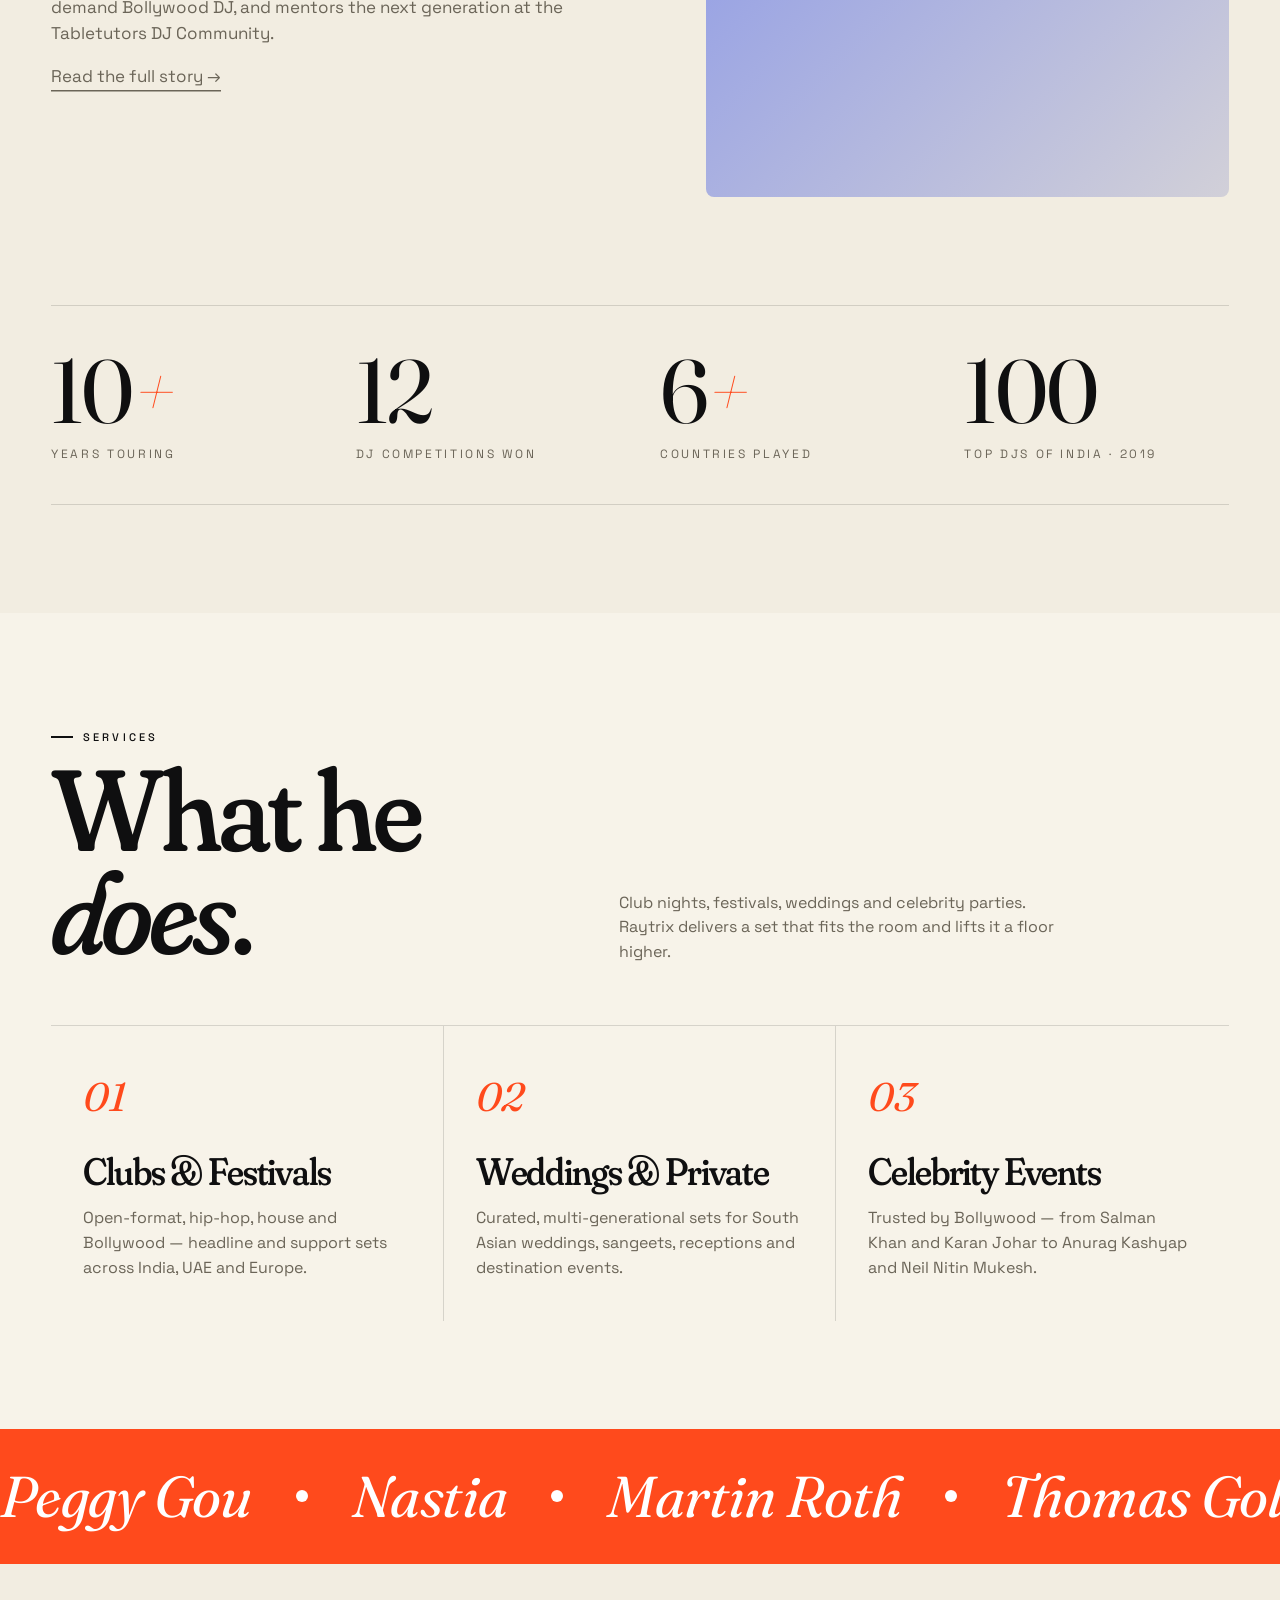
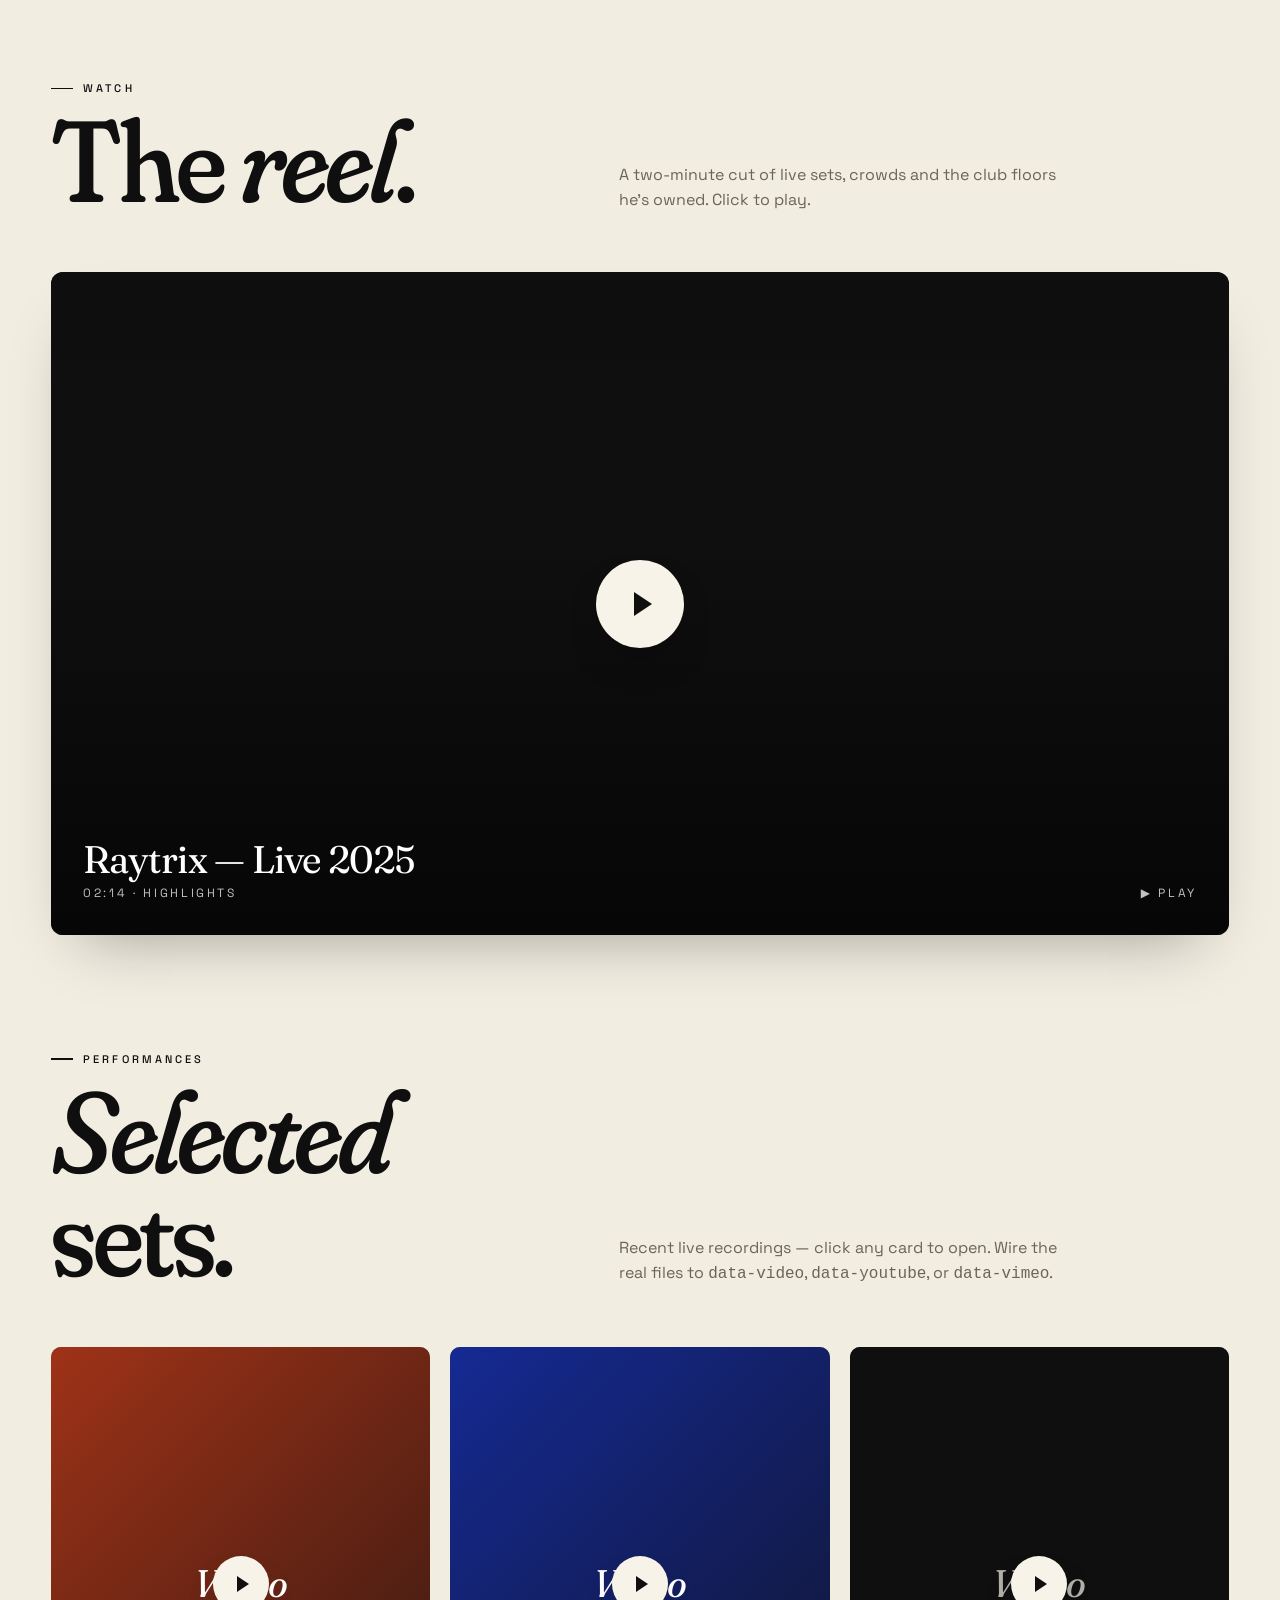
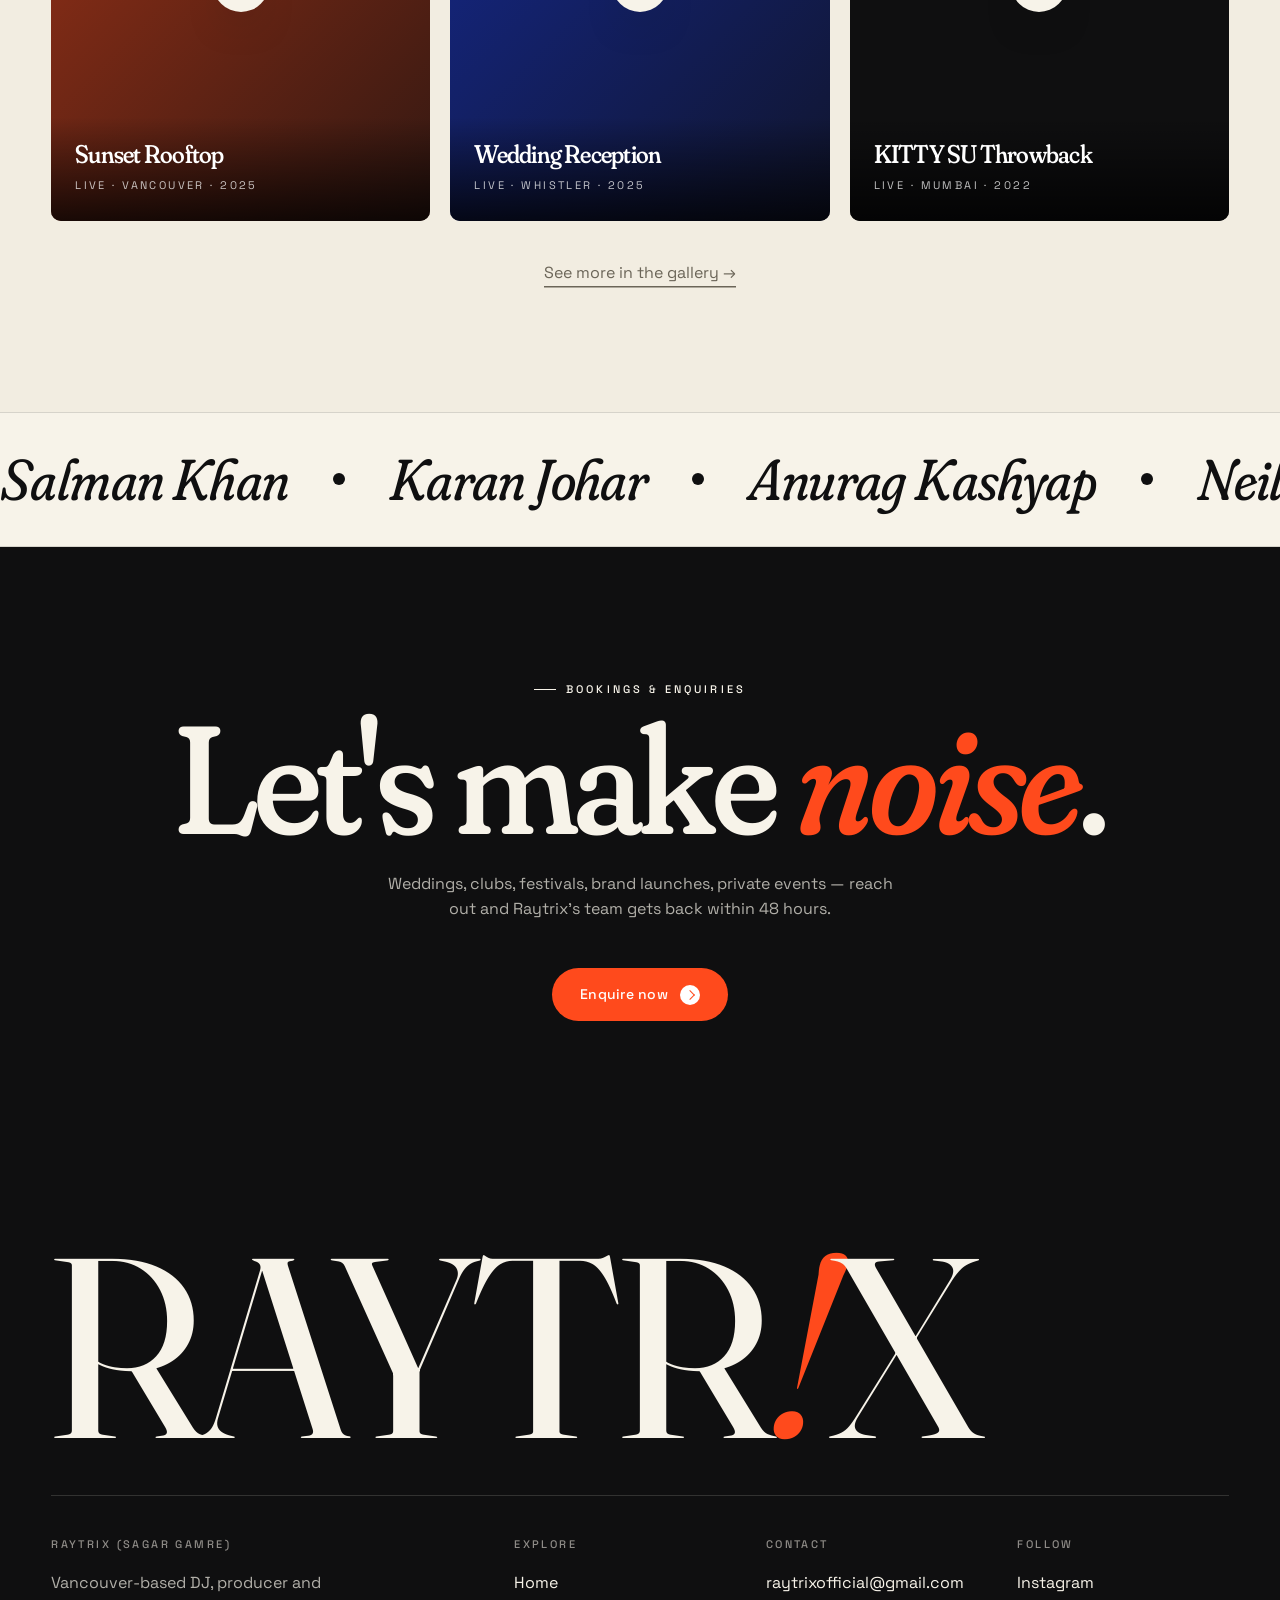
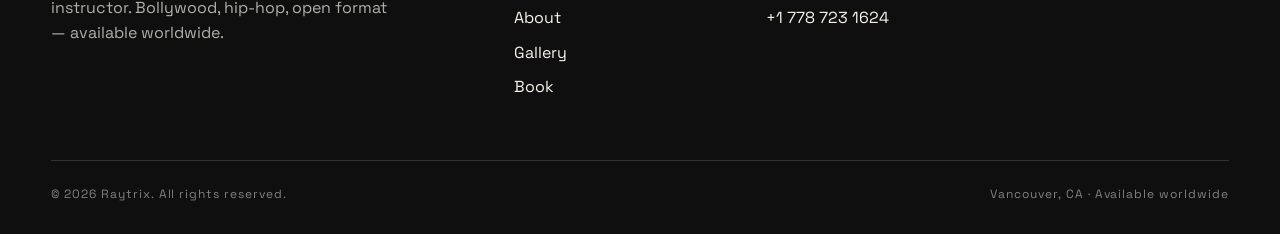
==== commit b641d4b4: "Add video support: reel, video grid, mixed gallery, lightbox - New "The reel" section on home + gall" ====
--- a/index.html
+++ b/index.html
@@ -174,34 +174,73 @@
     </div>
   </section>
 
-  <!-- LISTEN (placeholder for real mixes) -->
+  <!-- FEATURED REEL -->
   <section class="section">
     <div class="container">
       <div class="section__head reveal-lines">
-        <div><span class="eyebrow">Listen</span><h2 class="h-lg mt-1"><em>Selected</em> sets.</h2></div>
-        <div class="lead"><p>Recent mixes and live recordings — drop SoundCloud, Mixcloud or Spotify embeds here when we get them.</p></div>
-      </div>
-
-      <div class="feature-row reveal-lines">
-        <article>
-          <span class="num">▶</span>
-          <h3>Sunset Rooftop</h3>
-          <p class="muted">Live · Vancouver · 2025</p>
-          <p class="mt-1">A warm, sun-down house set closing with Bollywood classics reworked for the floor.</p>
-        </article>
-        <article>
-          <span class="num">▶</span>
-          <h3>Wedding Reception</h3>
-          <p class="muted">Live · Whistler · 2025</p>
-          <p class="mt-1">Sangeet through reception — a genre-jumping journey built for a full multi-generational room.</p>
-        </article>
-        <article>
-          <span class="num">▶</span>
-          <h3>KITTY SU Throwback</h3>
-          <p class="muted">Live · Mumbai · 2022</p>
-          <p class="mt-1">Farewell residency set — hip-hop, house and open format at India's most iconic nightclub.</p>
-        </article>
-      </div>
+        <div><span class="eyebrow">Watch</span><h2 class="h-lg mt-1">The <em>reel</em>.</h2></div>
+        <div class="lead"><p>A two-minute cut of live sets, crowds and the club floors he's owned. Click to play.</p></div>
+      </div>
+
+      <!--
+        TODO: swap the <div class="tile"> poster for a real poster image:
+          <img src="assets/img/reel-poster.jpg" alt="Raytrix live reel">
+        Then point data-video (or data-youtube / data-vimeo) at the actual video.
+      -->
+      <div class="reel reveal" data-video="assets/video/reel.mp4">
+        <div class="tile tile--n" style="--r: 16/9; height: 100%; width: 100%;">Reel</div>
+        <button class="play-btn" aria-label="Play reel"></button>
+        <div class="reel__overlay">
+          <div>
+            <div class="reel__title">Raytrix — Live 2025</div>
+            <span class="reel__meta">02:14 · Highlights</span>
+          </div>
+          <span class="reel__meta">▶ Play</span>
+        </div>
+      </div>
+    </div>
+  </section>
+
+  <!-- PERFORMANCE VIDEOS -->
+  <section class="section" style="padding-top: 0;">
+    <div class="container">
+      <div class="section__head reveal-lines">
+        <div><span class="eyebrow">Performances</span><h2 class="h-lg mt-1"><em>Selected</em> sets.</h2></div>
+        <div class="lead">
+          <p>Recent live recordings — click any card to open. Wire the real files to <code>data-video</code>, <code>data-youtube</code>, or <code>data-vimeo</code>.</p>
+        </div>
+      </div>
+
+      <div class="video-grid reveal-lines">
+        <article class="video-card" data-youtube="REPLACE_WITH_YT_ID">
+          <div class="tile tile--v" style="--r: 4/5;">Video</div>
+          <button class="play-btn play-btn--sm" aria-label="Play"></button>
+          <div class="video-card__body">
+            <h3>Sunset Rooftop</h3>
+            <span class="meta">Live · Vancouver · 2025</span>
+          </div>
+        </article>
+        <article class="video-card" data-video="assets/video/wedding.mp4">
+          <div class="tile tile--c" style="--r: 4/5;">Video</div>
+          <button class="play-btn play-btn--sm" aria-label="Play"></button>
+          <div class="video-card__body">
+            <h3>Wedding Reception</h3>
+            <span class="meta">Live · Whistler · 2025</span>
+          </div>
+        </article>
+        <article class="video-card" data-video="assets/video/kittysu.mp4">
+          <div class="tile tile--n" style="--r: 4/5;">Video</div>
+          <button class="play-btn play-btn--sm" aria-label="Play"></button>
+          <div class="video-card__body">
+            <h3>KITTY SU Throwback</h3>
+            <span class="meta">Live · Mumbai · 2022</span>
+          </div>
+        </article>
+      </div>
+
+      <p class="mt-3 muted" style="text-align:center;">
+        <a href="gallery.html" class="underlined-link">See more in the gallery →</a>
+      </p>
     </div>
   </section>
 
--- a/assets/css/style.css
+++ b/assets/css/style.css
@@ -843,3 +843,209 @@
 .center { text-align: center; }
 .mt-1 { margin-top: 12px; } .mt-2 { margin-top: 24px; } .mt-3 { margin-top: 40px; }
 .dot-lg { display: inline-block; width: 14px; height: 14px; border-radius: 50%; background: var(--vermillion); vertical-align: middle; margin: 0 6px; }
+
+/* =========================================================
+   VIDEO SUPPORT — reel section, video grid, lightbox
+   ========================================================= */
+
+/* Hero video background (opt-in — add .hero--video on the <section>) */
+.hero--video .hero__portrait video,
+.hero--video .hero__portrait img {
+  width: 100%; height: 100%;
+  object-fit: cover;
+  display: block;
+}
+
+/* Big featured reel */
+.reel {
+  position: relative;
+  aspect-ratio: 16 / 9;
+  border-radius: 12px;
+  overflow: hidden;
+  background: var(--ink);
+  cursor: pointer;
+  isolation: isolate;
+  box-shadow: 0 30px 60px -30px rgba(0,0,0,0.35);
+}
+.reel img,
+.reel video {
+  width: 100%; height: 100%;
+  object-fit: cover;
+  display: block;
+  transition: transform 0.9s var(--ease), filter 0.5s var(--ease);
+}
+.reel:hover img,
+.reel:hover video { transform: scale(1.04); filter: brightness(0.85); }
+.reel__overlay {
+  position: absolute;
+  inset: 0;
+  display: flex;
+  align-items: flex-end;
+  justify-content: space-between;
+  padding: 32px;
+  color: #fff;
+  z-index: 2;
+  background: linear-gradient(180deg, rgba(0,0,0,0.05) 0%, rgba(0,0,0,0) 40%, rgba(0,0,0,0.6) 100%);
+  pointer-events: none;
+}
+.reel__title {
+  font-family: var(--font-serif);
+  font-size: clamp(24px, 3vw, 40px);
+  line-height: 1;
+  letter-spacing: -0.02em;
+}
+.reel__meta { font-size: 12px; letter-spacing: 0.22em; text-transform: uppercase; opacity: 0.75; margin-top: 6px; display: block; }
+
+/* Play button — used on reel, video grid, gallery video items */
+.play-btn {
+  position: absolute;
+  top: 50%; left: 50%;
+  transform: translate(-50%, -50%);
+  width: 88px; height: 88px;
+  border-radius: 50%;
+  background: var(--paper);
+  color: var(--ink);
+  display: grid;
+  place-items: center;
+  z-index: 3;
+  transition: transform 0.35s var(--ease), background 0.3s var(--ease), color 0.3s var(--ease);
+  box-shadow: 0 20px 40px -20px rgba(0,0,0,0.5);
+}
+.play-btn::before {
+  content: "";
+  width: 0; height: 0;
+  border-left: 18px solid currentColor;
+  border-top: 12px solid transparent;
+  border-bottom: 12px solid transparent;
+  margin-left: 6px;
+}
+.reel:hover .play-btn,
+.video-card:hover .play-btn,
+.gallery figure:hover .play-btn {
+  transform: translate(-50%, -50%) scale(1.08);
+  background: var(--vermillion);
+  color: #fff;
+}
+.play-btn--sm { width: 56px; height: 56px; }
+.play-btn--sm::before { border-left-width: 12px; border-top-width: 8px; border-bottom-width: 8px; margin-left: 4px; }
+
+/* Video card grid — used on home "Selected Sets" section */
+.video-grid {
+  display: grid;
+  grid-template-columns: repeat(3, 1fr);
+  gap: 20px;
+}
+.video-card {
+  position: relative;
+  aspect-ratio: 4 / 5;
+  border-radius: 10px;
+  overflow: hidden;
+  background: var(--ink);
+  cursor: pointer;
+  isolation: isolate;
+  color: #fff;
+}
+.video-card img,
+.video-card video {
+  position: absolute;
+  inset: 0;
+  width: 100%; height: 100%;
+  object-fit: cover;
+  transition: transform 0.7s var(--ease), filter 0.5s var(--ease);
+}
+.video-card:hover img,
+.video-card:hover video { transform: scale(1.06); filter: brightness(0.8); }
+.video-card__body {
+  position: absolute;
+  left: 0; right: 0; bottom: 0;
+  padding: 24px;
+  z-index: 2;
+  background: linear-gradient(180deg, transparent, rgba(0,0,0,0.75));
+  pointer-events: none;
+}
+.video-card__body h3 {
+  font-family: var(--font-serif);
+  font-size: clamp(20px, 2vw, 28px);
+  line-height: 1.05;
+  color: #fff;
+  margin: 0 0 4px;
+}
+.video-card__body .meta { font-size: 11px; letter-spacing: 0.22em; text-transform: uppercase; opacity: 0.75; }
+@media (max-width: 800px) { .video-grid { grid-template-columns: 1fr; } }
+
+/* Gallery items marked as video */
+.gallery figure.is-video { cursor: pointer; }
+.gallery figure.is-video::after {
+  content: "▶";
+  position: absolute;
+  top: 14px; right: 14px;
+  z-index: 3;
+  width: 34px; height: 34px;
+  border-radius: 50%;
+  background: rgba(15,15,16,0.7);
+  color: #fff;
+  display: grid;
+  place-items: center;
+  font-size: 11px;
+  padding-left: 3px;
+  backdrop-filter: blur(6px);
+}
+
+/* -------- Lightbox -------- */
+.lightbox {
+  position: fixed;
+  inset: 0;
+  z-index: 200;
+  background: rgba(10, 10, 12, 0.92);
+  backdrop-filter: blur(12px);
+  -webkit-backdrop-filter: blur(12px);
+  display: none;
+  align-items: center;
+  justify-content: center;
+  padding: clamp(20px, 5vw, 60px);
+  opacity: 0;
+  transition: opacity 0.35s var(--ease);
+}
+.lightbox.is-open { display: flex; opacity: 1; }
+.lightbox__frame {
+  position: relative;
+  width: min(1200px, 100%);
+  aspect-ratio: 16 / 9;
+  background: #000;
+  border-radius: 8px;
+  overflow: hidden;
+  box-shadow: 0 40px 80px -20px rgba(0,0,0,0.6);
+  transform: scale(0.96);
+  transition: transform 0.4s var(--ease);
+}
+.lightbox.is-open .lightbox__frame { transform: none; }
+.lightbox__frame video,
+.lightbox__frame iframe {
+  width: 100%; height: 100%;
+  border: none;
+  display: block;
+}
+.lightbox__close {
+  position: absolute;
+  top: 20px; right: 20px;
+  width: 44px; height: 44px;
+  border-radius: 50%;
+  background: rgba(247,243,233,0.15);
+  color: #fff;
+  display: grid;
+  place-items: center;
+  z-index: 2;
+  transition: background 0.25s var(--ease), transform 0.25s var(--ease);
+  backdrop-filter: blur(8px);
+}
+.lightbox__close:hover { background: var(--vermillion); transform: rotate(90deg); }
+.lightbox__close::before,
+.lightbox__close::after {
+  content: "";
+  position: absolute;
+  width: 18px; height: 1.5px;
+  background: currentColor;
+}
+.lightbox__close::before { transform: rotate(45deg); }
+.lightbox__close::after  { transform: rotate(-45deg); }
+body.lightbox-open { overflow: hidden; }
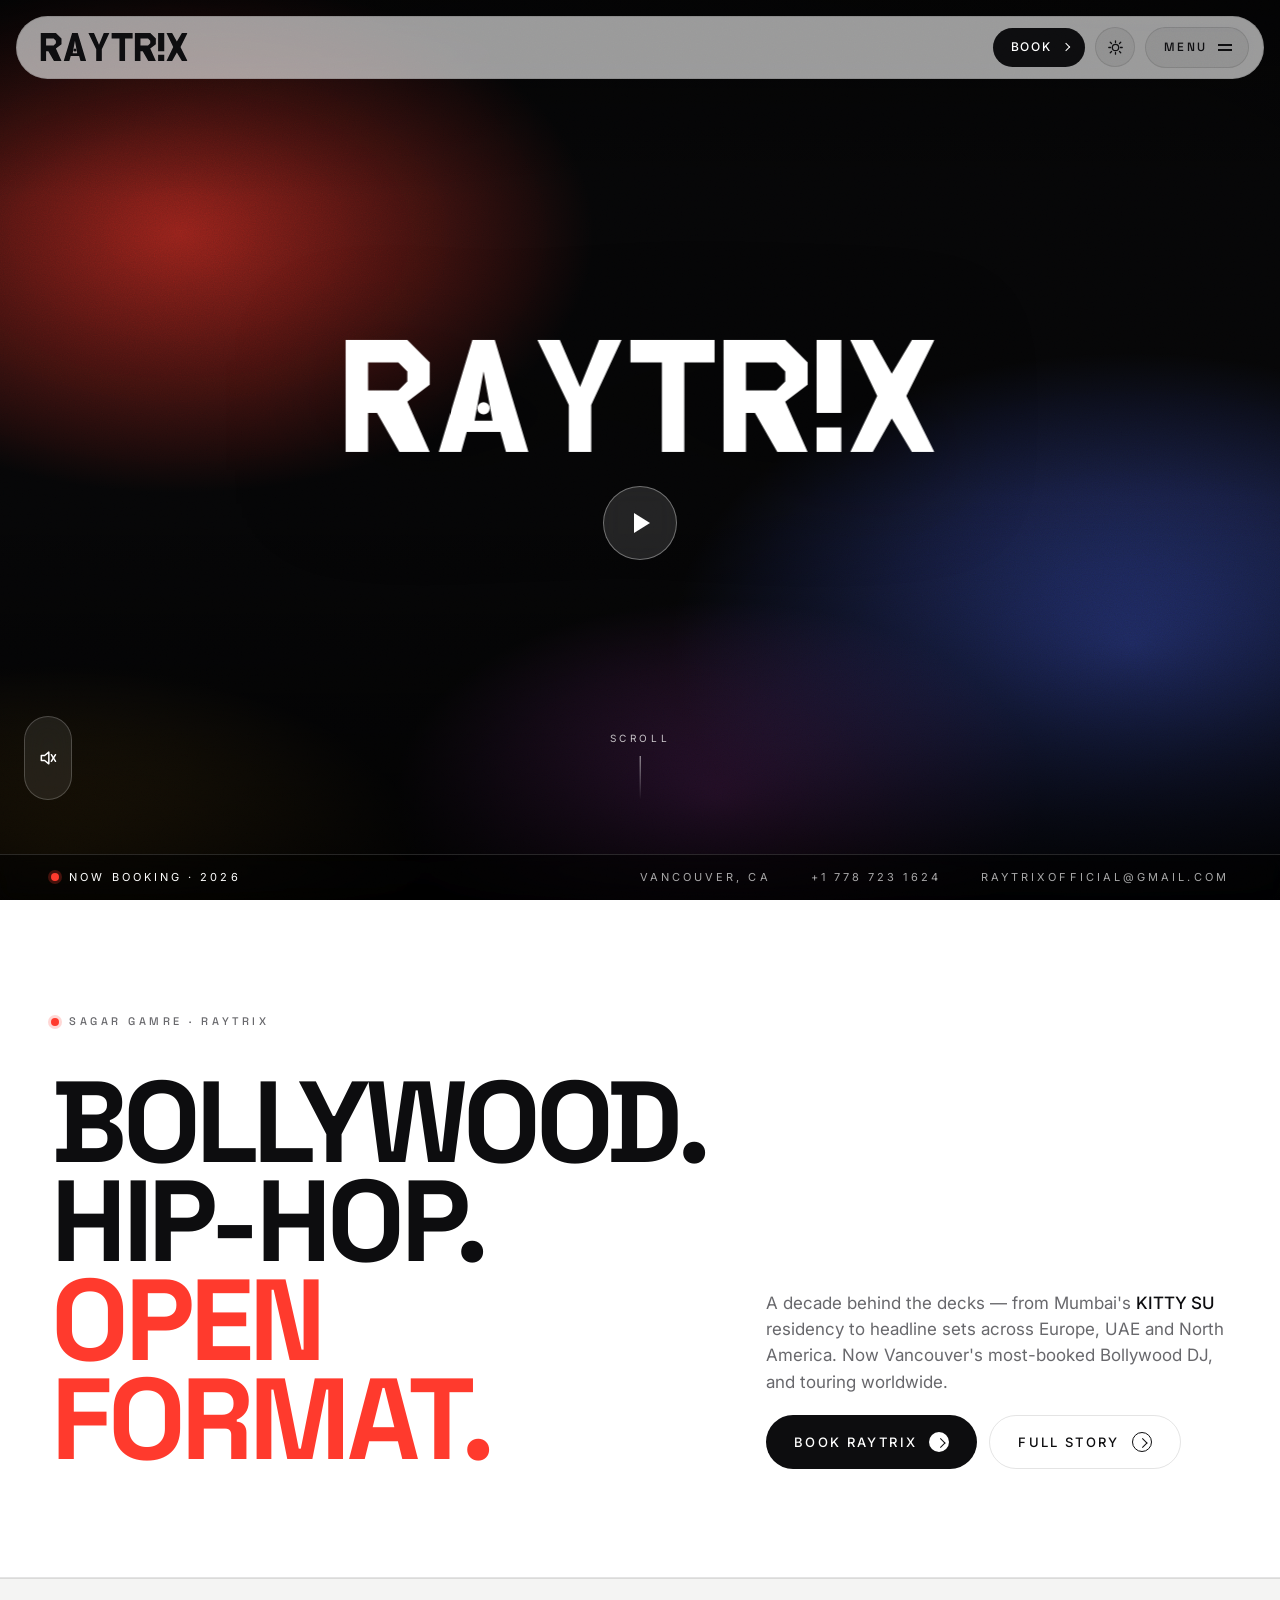
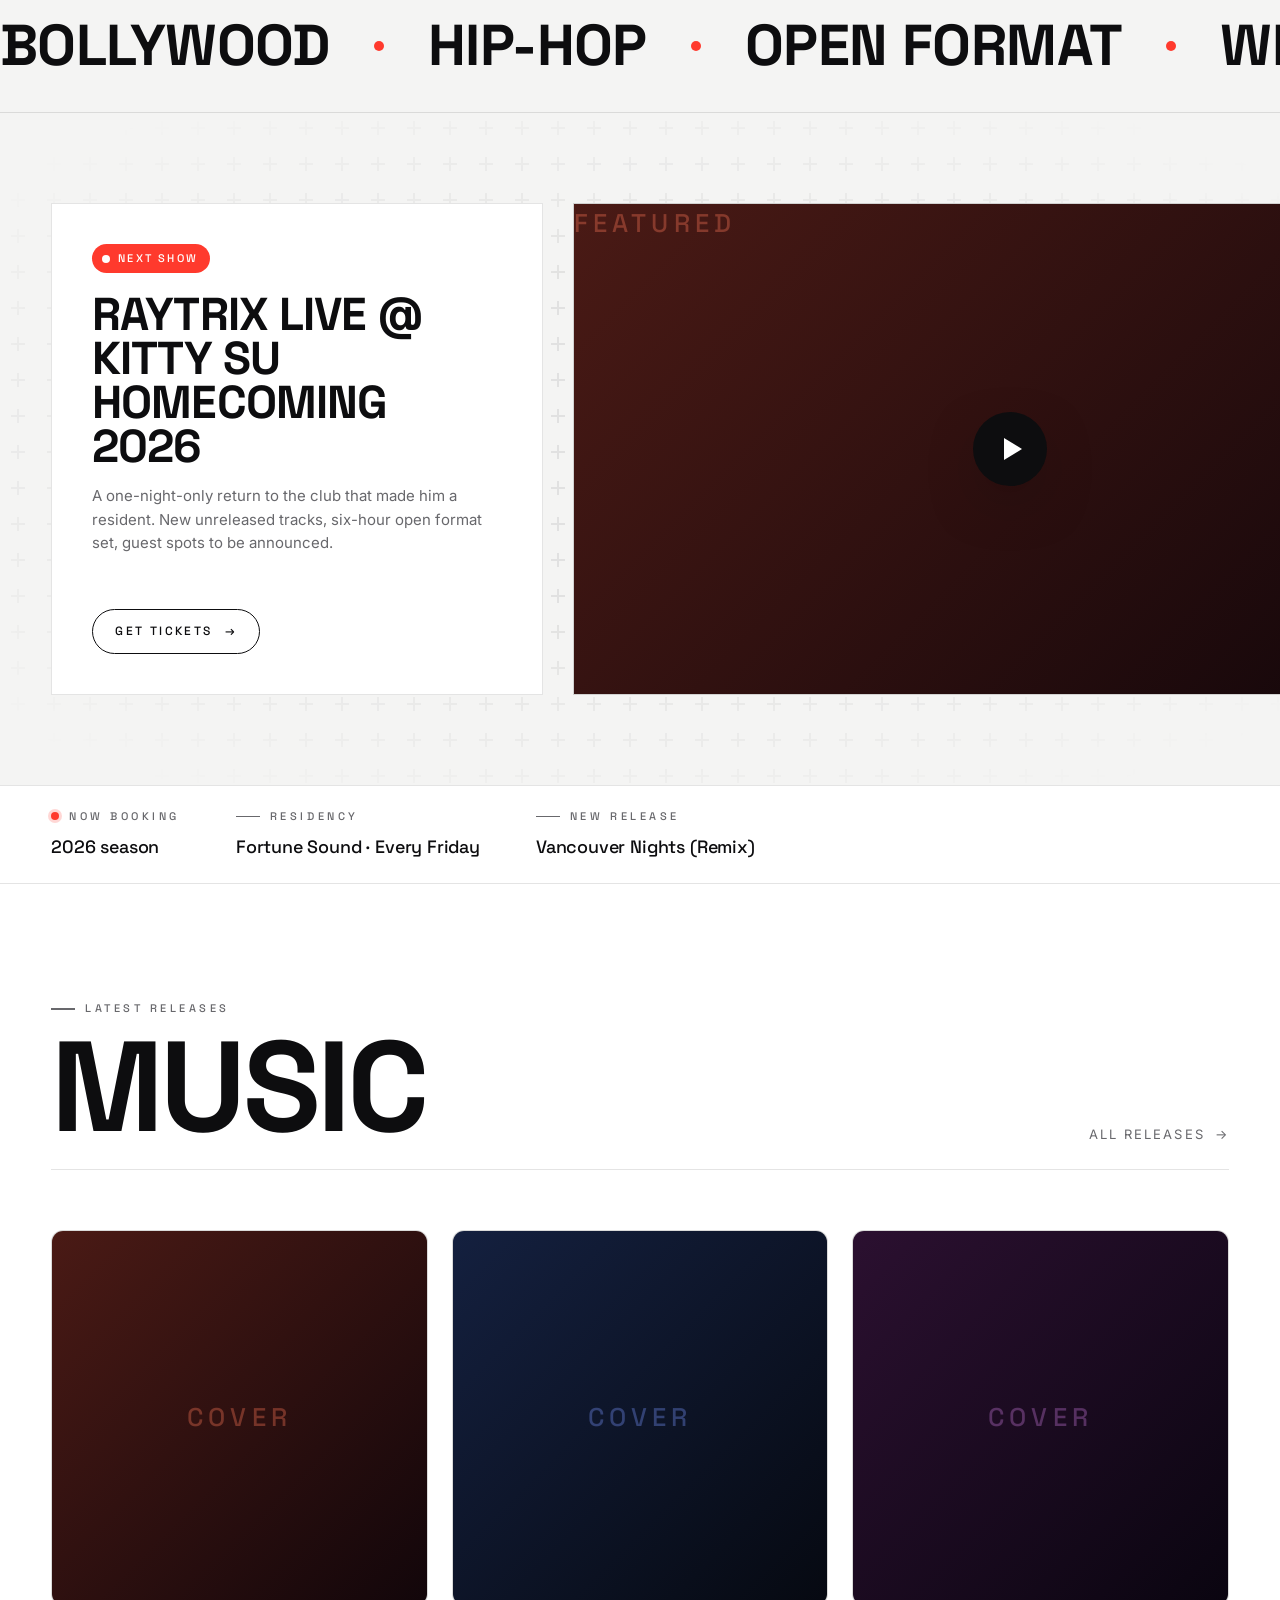
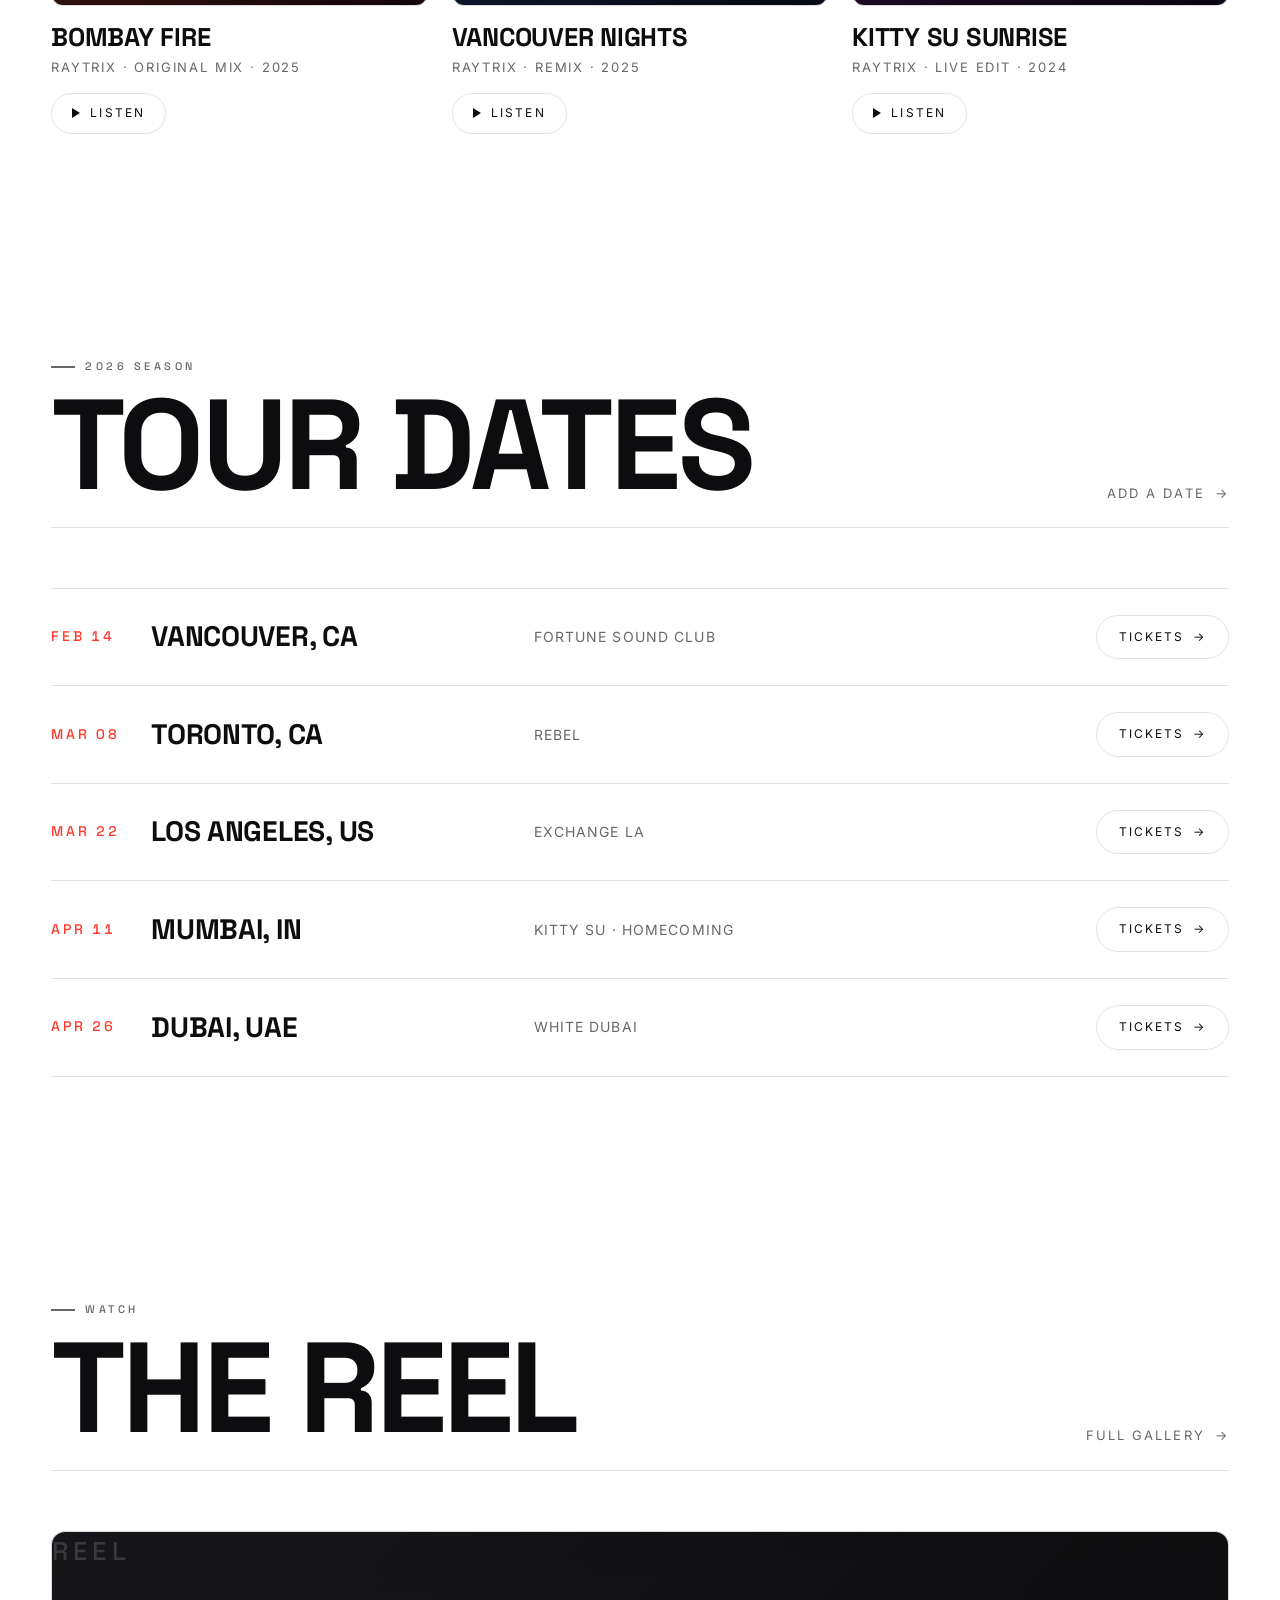
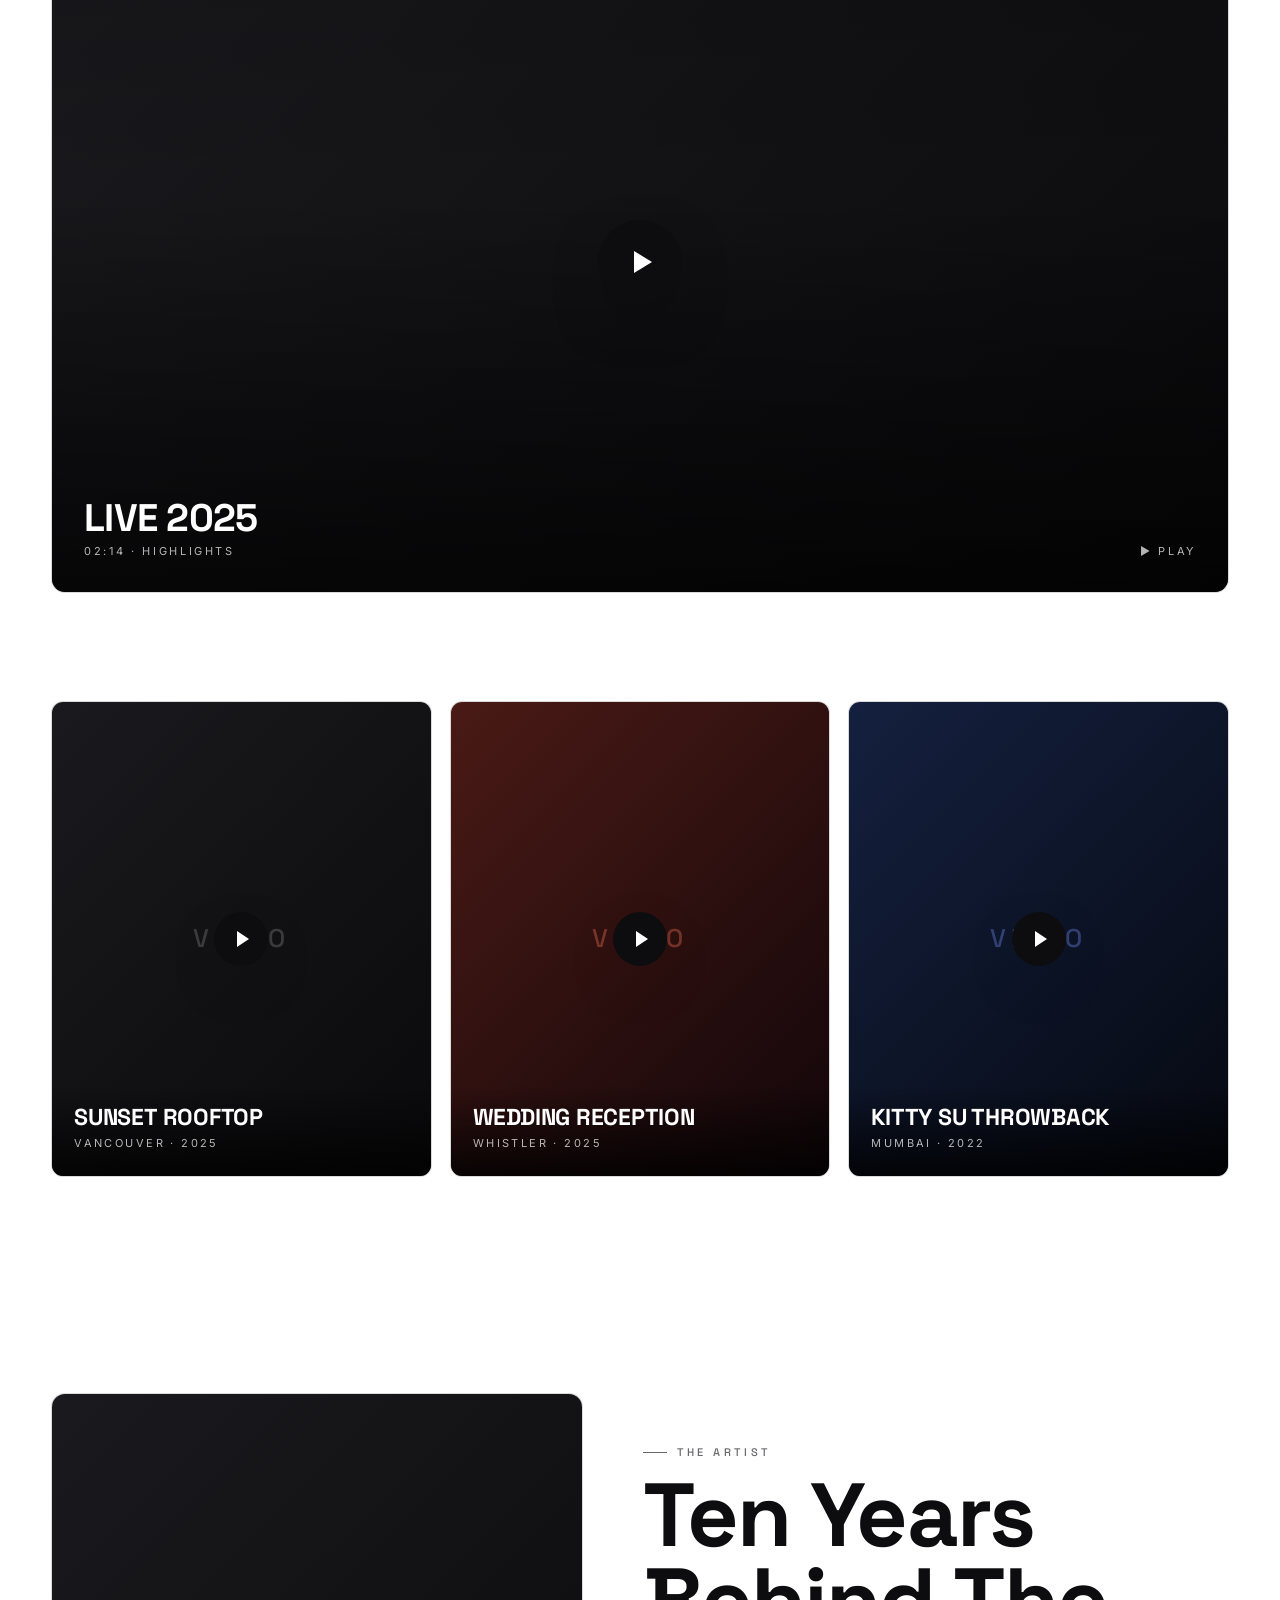
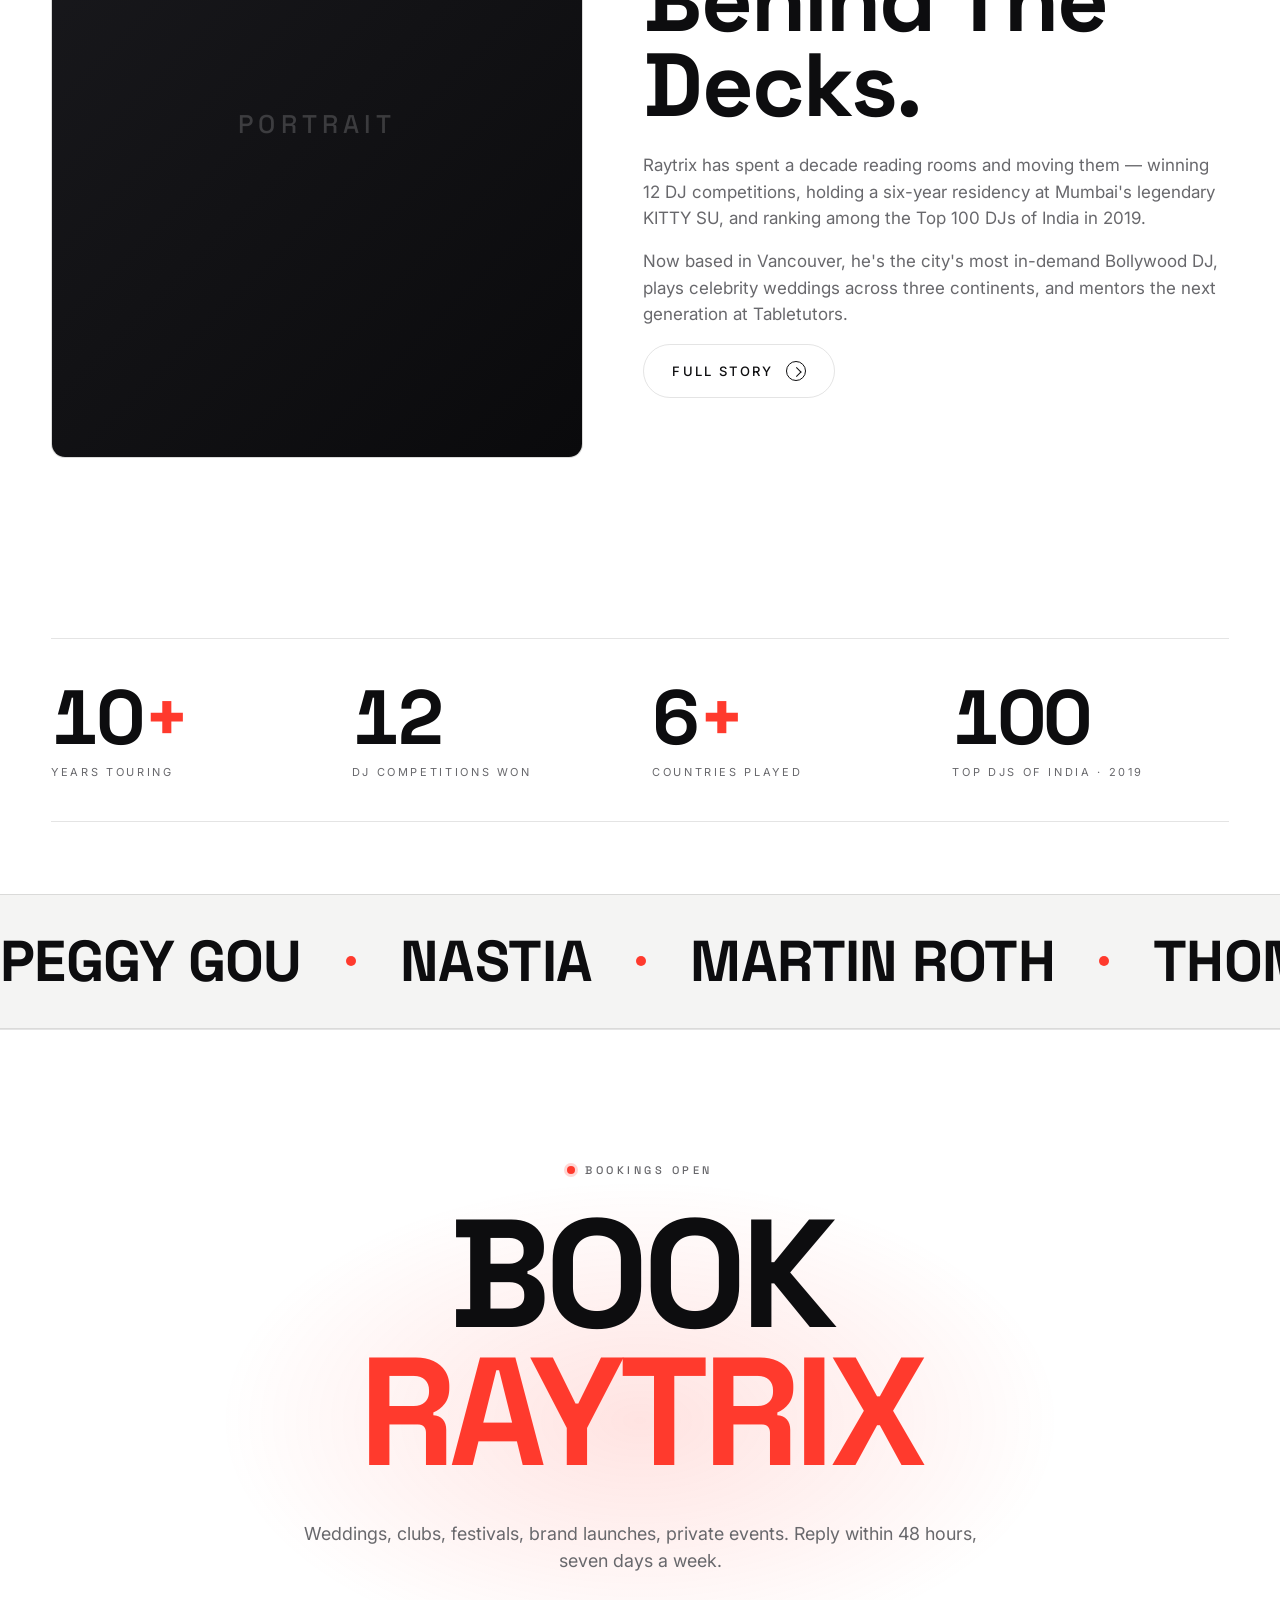
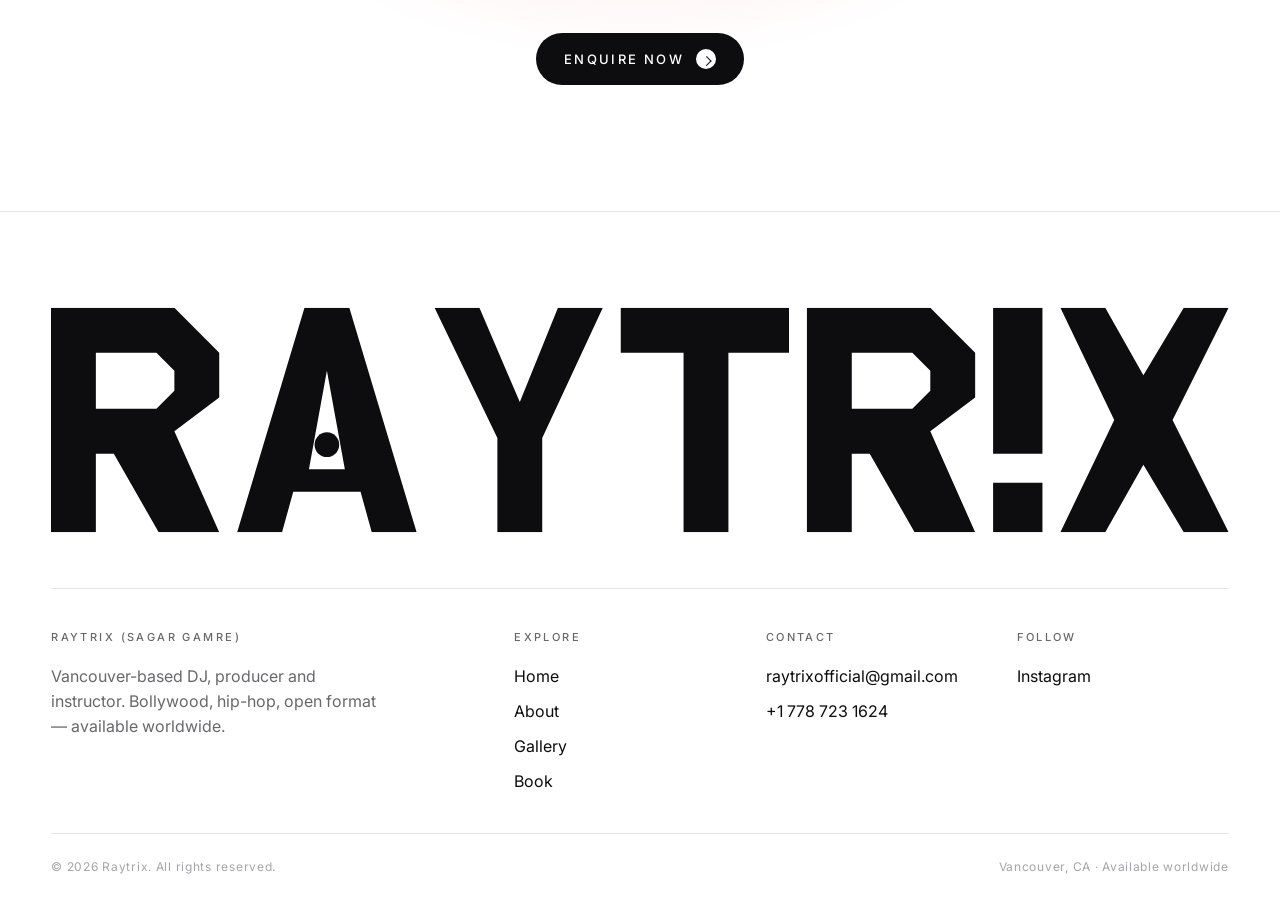
==== commit db12e2e8: "Port dark/light cinematic design to the live multi-page site Replaces the old warm-editorial build a" ====
--- a/index.html
+++ b/index.html
@@ -10,189 +10,303 @@
   <meta property="og:description" content="Bollywood, hip-hop, open format. Vancouver-based, available worldwide." />
   <meta property="og:type" content="website" />
 
-  <link rel="icon" type="image/svg+xml" href="assets/img/logo.svg" />
   <link rel="preconnect" href="https://fonts.googleapis.com" />
   <link rel="preconnect" href="https://fonts.gstatic.com" crossorigin />
-  <link href="https://fonts.googleapis.com/css2?family=Fraunces:ital,opsz,wght,SOFT@0,9..144,400..700,0..100;1,9..144,400..700,0..100&family=Space+Grotesk:wght@400;500;600;700&display=swap" rel="stylesheet" />
+  <link href="https://fonts.googleapis.com/css2?family=Inter:wght@400;500;600&family=Space+Grotesk:wght@400;500;700&display=swap" rel="stylesheet" />
+
+  <script>
+    /* Anti-FOUC: apply the saved theme before first paint. Defaults to light. */
+    (function () {
+      try {
+        if (localStorage.getItem("raytrix-theme") === "dark") {
+          document.documentElement.setAttribute("data-theme", "dark");
+        }
+      } catch (e) {}
+    })();
+  </script>
 
   <link rel="stylesheet" href="assets/css/style.css" />
 </head>
 <body>
 
+  <!-- SVG logo defined once, referenced everywhere via <use href="#raytrix-mark"/> -->
+  <svg xmlns="http://www.w3.org/2000/svg" style="display:none" aria-hidden="true">
+    <symbol id="raytrix-mark" viewBox="0 0 525 100" fill="currentColor">
+      <path fill-rule="evenodd" d="M0,0 L55,0 L75,20 L75,40 L55,55 L75,100 L48,100 L28,65 L20,65 L20,100 L0,100 Z M20,20 L20,45 L47,45 L55,37 L55,28 L47,20 Z"/>
+      <path fill-rule="evenodd" d="M83,100 L113,0 L133,0 L163,100 L143,100 L138,82 L108,82 L103,100 Z M115,72 L131,72 L123,28 Z"/>
+      <circle cx="123" cy="61" r="5.5"/>
+      <path d="M171,0 L191,0 L209,42 L226,0 L246,0 L219,58 L219,100 L199,100 L199,58 Z"/>
+      <path d="M254,0 L329,0 L329,20 L302,20 L302,100 L282,100 L282,20 L254,20 Z"/>
+      <path fill-rule="evenodd" d="M337,0 L392,0 L412,20 L412,40 L392,55 L412,100 L385,100 L365,65 L357,65 L357,100 L337,100 Z M357,20 L357,45 L384,45 L392,37 L392,28 L384,20 Z"/>
+      <path d="M420,0 L442,0 L442,65 L420,65 Z M420,78 L442,78 L442,100 L420,100 Z"/>
+      <path d="M450,0 L470,0 L487,30 L505,0 L525,0 L500,50 L525,100 L505,100 L487,70 L470,100 L450,100 L474,50 Z"/>
+    </symbol>
+  </svg>
+
   <header class="nav">
     <a href="index.html" class="nav__logo" aria-label="Raytrix — Home">
-      <img src="assets/img/logo.svg" alt="RAYTR!X" />
+      <svg class="logo-mark logo-mark--nav" viewBox="0 0 525 100" aria-hidden="true"><use href="#raytrix-mark"/></svg>
     </a>
-    <nav class="nav__links" role="navigation" aria-label="Primary">
-      <a href="index.html" class="is-active">Home</a>
-      <a href="about.html">About</a>
-      <a href="gallery.html">Gallery</a>
-      <a href="contact.html">Book</a>
+    <div class="nav__right">
+      <a href="contact.html" class="nav__pill">Book <span class="arr"></span></a>
+      <button class="nav__theme" aria-label="Switch to dark mode" title="Toggle theme">
+        <svg class="icon-sun" viewBox="0 0 24 24" fill="none" stroke="currentColor" stroke-width="1.8" stroke-linecap="round" stroke-linejoin="round">
+          <circle cx="12" cy="12" r="4.5"/>
+          <path d="M12 2.5v2.5M12 19v2.5M4.6 4.6l1.8 1.8M17.6 17.6l1.8 1.8M2.5 12H5M19 12h2.5M4.6 19.4l1.8-1.8M17.6 6.4l1.8-1.8"/>
+        </svg>
+        <svg class="icon-moon" viewBox="0 0 24 24" fill="none" stroke="currentColor" stroke-width="1.8" stroke-linecap="round" stroke-linejoin="round">
+          <path d="M20 14.5A8.5 8.5 0 1 1 9.5 4a6.8 6.8 0 0 0 10.5 10.5z"/>
+        </svg>
+      </button>
+      <button class="nav__menu" aria-label="Open menu">
+        <span class="label label-open">Menu</span>
+        <span class="label label-close">Close</span>
+        <span class="glyph" aria-hidden="true"></span>
+      </button>
+    </div>
+  </header>
+
+  <!-- FULL-SCREEN MENU (Skrillex style) -->
+  <div class="menu-overlay" role="dialog" aria-modal="true" aria-label="Site menu">
+    <figure class="menu-overlay__photo">
+      <!-- TODO: swap for a real portrait shot -->
+      <div class="tile tile--n" style="--r: 3/4;">Portrait</div>
+      <figcaption class="menu-overlay__caption">
+        <span class="p">Raytrix · Live 2025</span>
+        <span>Vancouver</span>
+      </figcaption>
+    </figure>
+
+    <nav class="menu-overlay__nav">
+      <a href="index.html" class="menu-item is-active">
+        <span class="menu-item__num">I</span>
+        <span class="menu-item__label">Home</span>
+        <span class="menu-item__sub"></span>
+      </a>
+      <a href="about.html" class="menu-item">
+        <span class="menu-item__num">II</span>
+        <span class="menu-item__label">About</span>
+        <span class="menu-item__sub">The story</span>
+      </a>
+      <a href="gallery.html" class="menu-item">
+        <span class="menu-item__num">III</span>
+        <span class="menu-item__label">Gallery</span>
+        <span class="menu-item__sub">Photos &amp; video</span>
+      </a>
+      <a href="contact.html" class="menu-item">
+        <span class="menu-item__num">IV</span>
+        <span class="menu-item__label">Book</span>
+        <span class="menu-item__sub">Enquire now</span>
+      </a>
     </nav>
-    <a href="contact.html" class="nav__cta"><span class="dot"></span> Available for booking</a>
-    <button class="nav__burger" aria-label="Menu"><span class="bar"></span><span class="bar"></span><span class="bar"></span></button>
-  </header>
-
-  <!-- HERO -->
+
+    <div class="menu-overlay__foot">
+      <span>Vancouver · Worldwide</span>
+      <div class="menu-overlay__socials">
+        <a href="https://www.instagram.com/raytrixofficial/" target="_blank" rel="noopener">Instagram</a>
+        <a href="mailto:raytrixofficial@gmail.com">Email</a>
+        <a href="tel:+17787231624">+1 778 723 1624</a>
+      </div>
+    </div>
+  </div>
+
+  <!--
+    HERO — video-first. Real deploy: uncomment the <video> below (with a
+    real assets/video/hero.mp4 + assets/img/hero-poster.jpg) and remove
+    the hero__video--placeholder class so the ambient gradient goes away.
+  -->
   <section class="hero">
-    <div class="hero__lead reveal-lines">
-      <span class="hero__eyebrow"><span class="status"></span> Vancouver · Available worldwide</span>
-
-      <h1 class="hero__title">
-        <span class="row1">Sound with</span>
-        <span class="row2"><span class="swash">altitude</span>.</span>
-      </h1>
-
-      <div class="hero__foot">
-        <p>A decade behind the decks — Bollywood, hip-hop, open format — from Mumbai's KITTY SU to the biggest stages in Vancouver.</p>
-        <a href="contact.html" class="btn">Book Raytrix <span class="arr"></span></a>
-      </div>
-    </div>
-
-    <div class="hero__media reveal">
-      <div class="hero__portrait">
-        <!-- TODO: replace with real hero portrait (portrait orientation, min 1200×1500) -->
-        <div class="tile tile--v" style="--r: 4/5; height: 100%; width: 100%;">Portrait</div>
-      </div>
-
-      <div class="badge-disc" aria-hidden="true">
-        <svg viewBox="0 0 200 200">
-          <defs>
-            <path id="circlePath" d="M100,100 m-78,0 a78,78 0 1,1 156,0 a78,78 0 1,1 -156,0" />
-          </defs>
-          <text font-family="Space Grotesk, sans-serif" font-size="14" letter-spacing="4" fill="#fff" text-transform="uppercase">
-            <textPath href="#circlePath" startOffset="0">BOOKINGS OPEN · SPRING '26 · BOOKINGS OPEN · SPRING '26 · </textPath>
-          </text>
-        </svg>
-        <span class="pin">✳</span>
-      </div>
-    </div>
-
-    <span class="hero__scroll">Scroll <span class="down"></span></span>
-  </section>
-
-  <!-- MARQUEE 1 -->
-  <section class="marquee marquee--ink" aria-hidden="true">
+    <div class="hero__video hero__video--placeholder" aria-hidden="true">
+      <!-- <video autoplay muted loop playsinline poster="assets/img/hero-poster.jpg"><source src="assets/video/hero.mp4" type="video/mp4"></video> -->
+    </div>
+    <div class="hero__scrim"></div>
+
+    <h1 class="hero__mark"><svg class="logo-mark logo-mark--hero" viewBox="0 0 525 100" aria-label="RAYTR!X"><use href="#raytrix-mark"/></svg></h1>
+
+    <button class="hero__play" data-video="assets/video/reel.mp4" aria-label="Play reel"></button>
+
+    <button class="hero__sound" aria-label="Unmute" title="Sound">
+      <svg viewBox="0 0 24 24" fill="none" stroke="currentColor" stroke-width="1.8" stroke-linecap="round" stroke-linejoin="round">
+        <path d="M4 9 h4 l5 -4 v14 l-5 -4 H4 z"/>
+        <line x1="16" y1="8" x2="21" y2="16"/>
+        <line x1="21" y1="8" x2="16" y2="16"/>
+      </svg>
+    </button>
+
+    <div class="hero__scroll" aria-hidden="true">
+      <span>Scroll</span>
+      <span class="line"></span>
+    </div>
+
+    <div class="hero__ticker">
+      <span class="live">Now booking · 2026</span>
+      <div class="cols">
+        <span>Vancouver, CA</span>
+        <span>+1 778 723 1624</span>
+        <span>raytrixofficial@gmail.com</span>
+      </div>
+    </div>
+  </section>
+
+  <!-- INTRO BLOCK — first content after the video hero -->
+  <section class="hero-intro">
+    <div class="hero-intro__grid reveal-lines">
+      <div>
+        <span class="eyebrow eyebrow--dot">Sagar Gamre · Raytrix</span>
+        <h2 class="hero-intro__title mt-3">Bollywood.<br>Hip-Hop.<br><span class="accent">Open Format.</span></h2>
+      </div>
+      <div>
+        <p class="hero-intro__meta">A decade behind the decks — from Mumbai's <strong>KITTY SU</strong> residency to headline sets across Europe, UAE and North America. Now Vancouver's most-booked Bollywood DJ, and touring worldwide.</p>
+        <div class="hero-intro__cta">
+          <a href="contact.html" class="btn">Book Raytrix <span class="arr"></span></a>
+          <a href="about.html" class="btn btn--ghost">Full story <span class="arr"></span></a>
+        </div>
+      </div>
+    </div>
+  </section>
+
+  <!-- MARQUEE -->
+  <section class="marquee" aria-hidden="true">
     <div class="marquee__track">
-      <span>Bollywood</span><span class="dot"></span>
-      <span>Hip-Hop</span><span class="dot"></span>
-      <span>Open Format</span><span class="dot"></span>
-      <span>Weddings</span><span class="dot"></span>
-      <span>Clubs</span><span class="dot"></span>
-      <span>Festivals</span><span class="dot"></span>
-      <span>Private Events</span><span class="dot"></span>
-      <span>Bollywood</span><span class="dot"></span>
-      <span>Hip-Hop</span><span class="dot"></span>
-      <span>Open Format</span><span class="dot"></span>
-      <span>Weddings</span><span class="dot"></span>
-      <span>Clubs</span><span class="dot"></span>
-      <span>Festivals</span><span class="dot"></span>
-      <span>Private Events</span><span class="dot"></span>
-    </div>
-  </section>
-
-  <!-- INTRO / SPLIT -->
+      <span>Bollywood</span><span class="dot"></span><span>Hip-Hop</span><span class="dot"></span><span>Open Format</span><span class="dot"></span><span>Weddings</span><span class="dot"></span><span>Clubs</span><span class="dot"></span><span>Festivals</span><span class="dot"></span><span>Private Events</span><span class="dot"></span>
+      <span>Bollywood</span><span class="dot"></span><span>Hip-Hop</span><span class="dot"></span><span>Open Format</span><span class="dot"></span><span>Weddings</span><span class="dot"></span><span>Clubs</span><span class="dot"></span><span>Festivals</span><span class="dot"></span><span>Private Events</span><span class="dot"></span>
+    </div>
+  </section>
+
+  <!-- FEATURED SHOW — the next big event -->
+  <section class="featured">
+    <div class="featured__grid reveal-lines">
+      <div class="featured__card">
+        <div>
+          <span class="featured__badge">Next Show</span>
+          <h2 class="featured__title">Raytrix Live @ KITTY SU Homecoming 2026</h2>
+          <p class="featured__caption">A one-night-only return to the club that made him a resident. New unreleased tracks, six-hour open format set, guest spots to be announced.</p>
+        </div>
+        <a href="contact.html" class="featured__cta">Get Tickets</a>
+      </div>
+      <div class="featured__media" data-video="assets/video/next-show.mp4">
+        <div class="tile tile--r" style="--r: 16/9;">Featured</div>
+        <button class="play-btn" aria-label="Play show trailer"></button>
+      </div>
+    </div>
+  </section>
+
+  <!-- STATUS STRIP — one slim line, no duplication with Music / Tour Dates below -->
+  <section class="status-strip reveal">
+    <div class="container status-strip__row">
+      <a class="status-strip__item" href="contact.html">
+        <span class="eyebrow eyebrow--dot">Now booking</span>
+        <span class="status-strip__val">2026 season</span>
+      </a>
+      <a class="status-strip__item" href="gallery.html">
+        <span class="eyebrow">Residency</span>
+        <span class="status-strip__val">Fortune Sound · Every Friday</span>
+      </a>
+      <a class="status-strip__item" href="gallery.html">
+        <span class="eyebrow">New release</span>
+        <span class="status-strip__val">Vancouver Nights (Remix)</span>
+      </a>
+    </div>
+  </section>
+
+  <!-- MUSIC -->
   <section class="section">
     <div class="container">
-      <div class="split split--rev">
-        <div class="body reveal-lines">
-          <span class="eyebrow">Meet the artist</span>
-          <h2 class="h-md mt-1"><em>Sagar Gamre</em>. Raytrix on stage.</h2>
-          <p class="mt-2">Ten years in and Raytrix still reads a room like a first draft — from low-key and sophisticated to full-blown floor energy in a single set. He's won 12 DJ competitions along the way, held a six-year residency at Mumbai's legendary KITTY SU, and was ranked among the Top 100 DJs of India in 2019.</p>
-          <p>Today he calls Vancouver home, where he's become the city's most in-demand Bollywood DJ, and mentors the next generation at the Tabletutors DJ Community.</p>
-          <p class="mt-2"><a href="about.html" class="underlined-link">Read the full story →</a></p>
-        </div>
-        <div class="split__media reveal">
-          <!-- TODO: replace with a portrait or on-stage shot -->
-          <div class="tile tile--c" style="--r: 4/5; height:100%; width:100%">Portrait</div>
-        </div>
-      </div>
-    </div>
-  </section>
-
-  <!-- STATS -->
-  <section class="section" style="padding-top:0;">
-    <div class="container">
-      <div class="stats reveal-lines">
-        <div><div class="num">10<span class="swash">+</span></div><span class="lbl">Years touring</span></div>
-        <div><div class="num">12</div><span class="lbl">DJ competitions won</span></div>
-        <div><div class="num">6<span class="swash">+</span></div><span class="lbl">Countries played</span></div>
-        <div><div class="num">100</div><span class="lbl">Top DJs of India · 2019</span></div>
-      </div>
-    </div>
-  </section>
-
-  <!-- WHAT HE DOES -->
-  <section class="section section--paper">
-    <div class="container">
       <div class="section__head reveal-lines">
-        <div><span class="eyebrow">Services</span><h2 class="h-lg mt-1">What he <em>does</em>.</h2></div>
-        <div class="lead"><p>Club nights, festivals, weddings and celebrity parties. Raytrix delivers a set that fits the room and lifts it a floor higher.</p></div>
-      </div>
-
-      <div class="feature-row reveal-lines">
-        <article>
-          <span class="num">01</span>
-          <h3>Clubs & Festivals</h3>
-          <p>Open-format, hip-hop, house and Bollywood — headline and support sets across India, UAE and Europe.</p>
-        </article>
-        <article>
-          <span class="num">02</span>
-          <h3>Weddings & Private</h3>
-          <p>Curated, multi-generational sets for South Asian weddings, sangeets, receptions and destination events.</p>
-        </article>
-        <article>
-          <span class="num">03</span>
-          <h3>Celebrity Events</h3>
-          <p>Trusted by Bollywood — from Salman Khan and Karan Johar to Anurag Kashyap and Neil Nitin Mukesh.</p>
-        </article>
-      </div>
-    </div>
-  </section>
-
-  <!-- MARQUEE 2 — VERMILLION -->
-  <section class="marquee marquee--vermillion marquee--reverse" aria-hidden="true">
-    <div class="marquee__track">
-      <span>Peggy Gou</span><span class="dot"></span>
-      <span>Nastia</span><span class="dot"></span>
-      <span>Martin Roth</span><span class="dot"></span>
-      <span>Thomas Gold</span><span class="dot"></span>
-      <span>EDX</span><span class="dot"></span>
-      <span>Danny Avila</span><span class="dot"></span>
-      <span>Tujamo</span><span class="dot"></span>
-      <span>Dirtcaps</span><span class="dot"></span>
-      <span>Tavi Castro</span><span class="dot"></span>
-      <span>Peggy Gou</span><span class="dot"></span>
-      <span>Nastia</span><span class="dot"></span>
-      <span>Martin Roth</span><span class="dot"></span>
-      <span>Thomas Gold</span><span class="dot"></span>
-      <span>EDX</span><span class="dot"></span>
-      <span>Danny Avila</span><span class="dot"></span>
-      <span>Tujamo</span><span class="dot"></span>
-      <span>Dirtcaps</span><span class="dot"></span>
-      <span>Tavi Castro</span><span class="dot"></span>
-    </div>
-  </section>
-
-  <!-- FEATURED REEL -->
+        <div>
+          <span class="eyebrow">Latest releases</span>
+          <h2 class="h-xl mt-1">Music</h2>
+        </div>
+        <a href="#" class="more">All releases</a>
+      </div>
+
+      <!-- TODO: point each Listen link at the real Spotify/SoundCloud/Apple Music track -->
+      <div class="music-row reveal-lines">
+        <article class="music-card">
+          <div class="music-card__art"><div class="tile tile--r" style="--r: 1/1;">Cover</div></div>
+          <h3 class="music-card__title">Bombay Fire</h3>
+          <div class="music-card__meta">Raytrix · Original Mix · 2025</div>
+          <a href="#" class="music-card__listen">Listen</a>
+        </article>
+        <article class="music-card">
+          <div class="music-card__art"><div class="tile tile--b" style="--r: 1/1;">Cover</div></div>
+          <h3 class="music-card__title">Vancouver Nights</h3>
+          <div class="music-card__meta">Raytrix · Remix · 2025</div>
+          <a href="#" class="music-card__listen">Listen</a>
+        </article>
+        <article class="music-card">
+          <div class="music-card__art"><div class="tile tile--v" style="--r: 1/1;">Cover</div></div>
+          <h3 class="music-card__title">KITTY SU Sunrise</h3>
+          <div class="music-card__meta">Raytrix · Live Edit · 2024</div>
+          <a href="#" class="music-card__listen">Listen</a>
+        </article>
+      </div>
+    </div>
+  </section>
+
+  <!-- TOUR DATES -->
   <section class="section">
     <div class="container">
       <div class="section__head reveal-lines">
-        <div><span class="eyebrow">Watch</span><h2 class="h-lg mt-1">The <em>reel</em>.</h2></div>
-        <div class="lead"><p>A two-minute cut of live sets, crowds and the club floors he's owned. Click to play.</p></div>
-      </div>
-
-      <!--
-        TODO: swap the <div class="tile"> poster for a real poster image:
-          <img src="assets/img/reel-poster.jpg" alt="Raytrix live reel">
-        Then point data-video (or data-youtube / data-vimeo) at the actual video.
-      -->
+        <div>
+          <span class="eyebrow">2026 Season</span>
+          <h2 class="h-xl mt-1">Tour Dates</h2>
+        </div>
+        <a href="contact.html" class="more">Add a date</a>
+      </div>
+
+      <div class="tour-list reveal-lines">
+        <div class="tour-row">
+          <span class="tour-row__date">Feb 14</span>
+          <span class="tour-row__city">Vancouver, CA</span>
+          <span class="tour-row__venue">Fortune Sound Club</span>
+          <a href="#" class="tour-row__cta">Tickets</a>
+        </div>
+        <div class="tour-row">
+          <span class="tour-row__date">Mar 08</span>
+          <span class="tour-row__city">Toronto, CA</span>
+          <span class="tour-row__venue">Rebel</span>
+          <a href="#" class="tour-row__cta">Tickets</a>
+        </div>
+        <div class="tour-row">
+          <span class="tour-row__date">Mar 22</span>
+          <span class="tour-row__city">Los Angeles, US</span>
+          <span class="tour-row__venue">Exchange LA</span>
+          <a href="#" class="tour-row__cta">Tickets</a>
+        </div>
+        <div class="tour-row">
+          <span class="tour-row__date">Apr 11</span>
+          <span class="tour-row__city">Mumbai, IN</span>
+          <span class="tour-row__venue">KITTY SU · Homecoming</span>
+          <a href="#" class="tour-row__cta">Tickets</a>
+        </div>
+        <div class="tour-row">
+          <span class="tour-row__date">Apr 26</span>
+          <span class="tour-row__city">Dubai, UAE</span>
+          <span class="tour-row__venue">WHITE Dubai</span>
+          <a href="#" class="tour-row__cta">Tickets</a>
+        </div>
+      </div>
+    </div>
+  </section>
+
+  <!-- REEL -->
+  <section class="section">
+    <div class="container">
+      <div class="section__head reveal-lines">
+        <div>
+          <span class="eyebrow">Watch</span>
+          <h2 class="h-xl mt-1">The Reel</h2>
+        </div>
+        <a href="gallery.html" class="more">Full gallery</a>
+      </div>
+
       <div class="reel reveal" data-video="assets/video/reel.mp4">
-        <div class="tile tile--n" style="--r: 16/9; height: 100%; width: 100%;">Reel</div>
+        <div class="tile tile--n" style="--r: 16/9; height:100%; width:100%;">Reel</div>
         <button class="play-btn" aria-label="Play reel"></button>
         <div class="reel__overlay">
           <div>
-            <div class="reel__title">Raytrix — Live 2025</div>
+            <div class="reel__title">Live 2025</div>
             <span class="reel__meta">02:14 · Highlights</span>
           </div>
           <span class="reel__meta">▶ Play</span>
@@ -204,82 +318,75 @@
   <!-- PERFORMANCE VIDEOS -->
   <section class="section" style="padding-top: 0;">
     <div class="container">
-      <div class="section__head reveal-lines">
-        <div><span class="eyebrow">Performances</span><h2 class="h-lg mt-1"><em>Selected</em> sets.</h2></div>
-        <div class="lead">
-          <p>Recent live recordings — click any card to open. Wire the real files to <code>data-video</code>, <code>data-youtube</code>, or <code>data-vimeo</code>.</p>
-        </div>
-      </div>
-
       <div class="video-grid reveal-lines">
-        <article class="video-card" data-youtube="REPLACE_WITH_YT_ID">
-          <div class="tile tile--v" style="--r: 4/5;">Video</div>
-          <button class="play-btn play-btn--sm" aria-label="Play"></button>
-          <div class="video-card__body">
-            <h3>Sunset Rooftop</h3>
-            <span class="meta">Live · Vancouver · 2025</span>
-          </div>
-        </article>
-        <article class="video-card" data-video="assets/video/wedding.mp4">
-          <div class="tile tile--c" style="--r: 4/5;">Video</div>
-          <button class="play-btn play-btn--sm" aria-label="Play"></button>
-          <div class="video-card__body">
-            <h3>Wedding Reception</h3>
-            <span class="meta">Live · Whistler · 2025</span>
-          </div>
-        </article>
-        <article class="video-card" data-video="assets/video/kittysu.mp4">
+        <article class="video-card">
           <div class="tile tile--n" style="--r: 4/5;">Video</div>
           <button class="play-btn play-btn--sm" aria-label="Play"></button>
-          <div class="video-card__body">
-            <h3>KITTY SU Throwback</h3>
-            <span class="meta">Live · Mumbai · 2022</span>
-          </div>
-        </article>
-      </div>
-
-      <p class="mt-3 muted" style="text-align:center;">
-        <a href="gallery.html" class="underlined-link">See more in the gallery →</a>
-      </p>
-    </div>
-  </section>
-
-  <!-- MARQUEE 3 -->
-  <section class="marquee" aria-hidden="true">
+          <div class="video-card__body"><h3>Sunset Rooftop</h3><span class="meta">Vancouver · 2025</span></div>
+        </article>
+        <article class="video-card" data-video="assets/video/wedding.mp4">
+          <div class="tile tile--r" style="--r: 4/5;">Video</div>
+          <button class="play-btn play-btn--sm" aria-label="Play"></button>
+          <div class="video-card__body"><h3>Wedding Reception</h3><span class="meta">Whistler · 2025</span></div>
+        </article>
+        <article class="video-card" data-video="assets/video/kittysu.mp4">
+          <div class="tile tile--b" style="--r: 4/5;">Video</div>
+          <button class="play-btn play-btn--sm" aria-label="Play"></button>
+          <div class="video-card__body"><h3>KITTY SU Throwback</h3><span class="meta">Mumbai · 2022</span></div>
+        </article>
+      </div>
+    </div>
+  </section>
+
+  <!-- ABOUT TEASER -->
+  <section class="section">
+    <div class="container">
+      <div class="split">
+        <div class="split__media reveal"><div class="tile tile--n" style="--r: 4/5;">Portrait</div></div>
+        <div class="body reveal-lines">
+          <span class="eyebrow">The Artist</span>
+          <h2 class="h-lg mt-1">Ten Years<br>Behind The Decks.</h2>
+          <p class="mt-2">Raytrix has spent a decade reading rooms and moving them — winning 12 DJ competitions, holding a six-year residency at Mumbai's legendary KITTY SU, and ranking among the Top 100 DJs of India in 2019.</p>
+          <p>Now based in Vancouver, he's the city's most in-demand Bollywood DJ, plays celebrity weddings across three continents, and mentors the next generation at Tabletutors.</p>
+          <p class="mt-3"><a href="about.html" class="btn btn--ghost">Full story <span class="arr"></span></a></p>
+        </div>
+      </div>
+    </div>
+  </section>
+
+  <!-- STATS -->
+  <section class="section section--tight">
+    <div class="container">
+      <div class="stats reveal-lines">
+        <div><div class="n">10<span class="accent">+</span></div><span class="l">Years touring</span></div>
+        <div><div class="n">12</div><span class="l">DJ competitions won</span></div>
+        <div><div class="n">6<span class="accent">+</span></div><span class="l">Countries played</span></div>
+        <div><div class="n">100</div><span class="l">Top DJs of India · 2019</span></div>
+      </div>
+    </div>
+  </section>
+
+  <!-- ACT MARQUEE -->
+  <section class="marquee marquee--reverse" aria-hidden="true">
     <div class="marquee__track">
-      <span class="italic">Salman Khan</span><span class="dot"></span>
-      <span class="italic">Karan Johar</span><span class="dot"></span>
-      <span class="italic">Anurag Kashyap</span><span class="dot"></span>
-      <span class="italic">Neil Nitin Mukesh</span><span class="dot"></span>
-      <span class="italic">Kunal Khemu</span><span class="dot"></span>
-      <span class="italic">Raj Kundra</span><span class="dot"></span>
-      <span class="italic">Ayesha Jhulka</span><span class="dot"></span>
-      <span class="italic">Karan Wahi</span><span class="dot"></span>
-      <span class="italic">Salman Khan</span><span class="dot"></span>
-      <span class="italic">Karan Johar</span><span class="dot"></span>
-      <span class="italic">Anurag Kashyap</span><span class="dot"></span>
-      <span class="italic">Neil Nitin Mukesh</span><span class="dot"></span>
-      <span class="italic">Kunal Khemu</span><span class="dot"></span>
-      <span class="italic">Raj Kundra</span><span class="dot"></span>
-      <span class="italic">Ayesha Jhulka</span><span class="dot"></span>
-      <span class="italic">Karan Wahi</span><span class="dot"></span>
-    </div>
-  </section>
-
-  <!-- RIBBON CTA -->
-  <section class="ribbon">
-    <div class="container center reveal-lines">
-      <span class="eyebrow" style="color:var(--paper);">Bookings & enquiries</span>
-      <h2 class="mt-1">Let's make <span class="swash">noise</span>.</h2>
-      <p class="mt-2" style="color:rgba(247,243,233,0.7); max-width: 52ch; margin-left:auto; margin-right:auto;">Weddings, clubs, festivals, brand launches, private events — reach out and Raytrix's team gets back within 48 hours.</p>
-      <a href="contact.html" class="btn">Enquire now <span class="arr"></span></a>
+      <span>Peggy Gou</span><span class="dot"></span><span>Nastia</span><span class="dot"></span><span>Martin Roth</span><span class="dot"></span><span>Thomas Gold</span><span class="dot"></span><span>EDX</span><span class="dot"></span><span>Danny Avila</span><span class="dot"></span><span>Tujamo</span><span class="dot"></span><span>Dirtcaps</span><span class="dot"></span><span>Tavi Castro</span><span class="dot"></span>
+      <span>Peggy Gou</span><span class="dot"></span><span>Nastia</span><span class="dot"></span><span>Martin Roth</span><span class="dot"></span><span>Thomas Gold</span><span class="dot"></span><span>EDX</span><span class="dot"></span><span>Danny Avila</span><span class="dot"></span><span>Tujamo</span><span class="dot"></span><span>Dirtcaps</span><span class="dot"></span><span>Tavi Castro</span><span class="dot"></span>
+    </div>
+  </section>
+
+  <!-- CTA BLOCK -->
+  <section class="cta-block">
+    <div class="container reveal-lines">
+      <span class="eyebrow eyebrow--dot" style="justify-content:center;">Bookings open</span>
+      <h2 class="display mt-2">Book<br><span class="accent">Raytrix</span></h2>
+      <p class="body-lg mt-3" style="margin-inline:auto; text-align:center;">Weddings, clubs, festivals, brand launches, private events. Reply within 48 hours, seven days a week.</p>
+      <a href="contact.html" class="btn mt-3">Enquire now <span class="arr"></span></a>
     </div>
   </section>
 
   <!-- FOOTER -->
   <footer class="footer">
-    <div class="footer__super">RAYTR<span class="swash">!</span>X</div>
-
+    <div class="footer__super" aria-hidden="true"><svg class="logo-mark logo-mark--footer" viewBox="0 0 525 100"><use href="#raytrix-mark"/></svg></div>
     <div class="footer__grid">
       <div class="footer__intro">
         <h5>Raytrix (Sagar Gamre)</h5>
@@ -305,7 +412,6 @@
         <h5>Follow</h5>
         <ul>
           <li><a href="https://www.instagram.com/raytrixofficial/" target="_blank" rel="noopener">Instagram</a></li>
-          <!-- TODO: add SoundCloud / Spotify / Mixcloud / YouTube -->
         </ul>
       </div>
     </div>
@@ -316,6 +422,5 @@
   </footer>
 
   <script src="assets/js/main.js" defer></script>
-  <script>document.getElementById("yr").textContent = new Date().getFullYear();</script>
 </body>
 </html>
--- a/assets/css/style.css
+++ b/assets/css/style.css
@@ -1,37 +1,55 @@
-/* =========================================================
-   RAYTR!X — Editorial / warm / bright
-   Cream base, ink type, vermillion + cobalt accents.
-   No frameworks. Fraunces (serif) + Space Grotesk (sans).
-   ========================================================= */
-
+/* =====================================================
+   RAYTR!X — DJ-industry build, light default / dark toggle
+   Mood board: R3HAB, Jauz, Oliver Heldens, W&W, Skrillex,
+   Martin Garrix / Tomorrowland, James Hype
+   Hero and the video lightbox stay a fixed dark "cinema"
+   palette in both themes (video/media legibility) —
+   everything else follows the toggle via tokens below.
+   ===================================================== */
 :root {
-  --cream:      #f2ede1;
-  --cream-2:    #ebe4d3;
-  --paper:      #f7f3e9;
-  --ink:        #0f0f10;
-  --muted:      #6b6558;
-  --line:       rgba(15, 15, 16, 0.14);
-
-  --vermillion: #ff4a1c;
-  --cobalt:     #1a3fff;
-  --lime:       #d9ff3d;   /* used sparingly for micro-accents */
-
-  --font-serif: "Fraunces", "Times New Roman", serif;
-  --font-sans:  "Space Grotesk", ui-sans-serif, system-ui, -apple-system, "Segoe UI", Roboto, sans-serif;
+  /* Light (default) */
+  --bg:       #ffffff;
+  --elev:     #f4f4f3;
+  --elev-2:   #eaeae8;
+  --fg:       #0d0d0f;
+  --muted:    #68686c;
+  --dim:      #a5a5a9;
+  --line:     rgba(13,13,15,0.11);
+  --line-2:   rgba(13,13,15,0.05);
+  --accent:   #ff3a2d;
+  --fg-rgb:   13,13,15;
+  --bg-rgb:   255,255,255;
+
+  --font-display: "Space Grotesk", ui-sans-serif, system-ui, sans-serif;
+  --font-body:    "Inter", ui-sans-serif, system-ui, -apple-system, "Segoe UI", Roboto, sans-serif;
 
   --max: 1440px;
-  --pad: clamp(20px, 4vw, 60px);
-
-  --ease: cubic-bezier(0.2, 0.8, 0.2, 1);
+  --pad: clamp(20px, 4vw, 56px);
+  --ease: cubic-bezier(0.22, 1, 0.36, 1);
+  --ease-menu: cubic-bezier(0.7, 0, 0.3, 1);
+}
+
+:root[data-theme="dark"] {
+  --bg:       #000;
+  --elev:     #0d0d0f;
+  --elev-2:   #16161a;
+  --fg:       #fafafa;
+  --muted:    #8f8f92;
+  --dim:      #5a5a5e;
+  --line:     rgba(255,255,255,0.10);
+  --line-2:   rgba(255,255,255,0.05);
+  --accent:   #ff3a2d;
+  --fg-rgb:   250,250,250;
+  --bg-rgb:   0,0,0;
 }
 
 * { box-sizing: border-box; }
 html { -webkit-text-size-adjust: 100%; scroll-behavior: smooth; }
 body {
   margin: 0;
-  background: var(--cream);
-  color: var(--ink);
-  font-family: var(--font-sans);
+  background: var(--bg);
+  color: var(--fg);
+  font-family: var(--font-body);
   font-size: 16px;
   line-height: 1.55;
   overflow-x: hidden;
@@ -40,788 +58,771 @@
 }
 img { max-width: 100%; display: block; }
 a { color: inherit; text-decoration: none; }
-button { font: inherit; cursor: pointer; background: none; border: none; color: inherit; }
-::selection { background: var(--vermillion); color: #fff; }
-
-/* Subtle paper grain */
+button { font: inherit; cursor: pointer; background: none; border: none; color: inherit; padding: 0; }
+::selection { background: var(--accent); color: #fff; }
+
+/* Very light grain */
 body::before {
-  content: "";
-  position: fixed;
-  inset: 0;
-  z-index: 100;
-  pointer-events: none;
-  opacity: 0.08;
-  mix-blend-mode: multiply;
-  background-image: url("data:image/svg+xml;utf8,<svg xmlns='http://www.w3.org/2000/svg' width='240' height='240'><filter id='n'><feTurbulence type='fractalNoise' baseFrequency='0.85' numOctaves='2' stitchTiles='stitch'/></filter><rect width='100%25' height='100%25' filter='url(%23n)' opacity='0.75'/></svg>");
-}
-
-/* -------- Layout helpers -------- */
-.container {
-  max-width: var(--max);
-  margin: 0 auto;
-  padding: 0 var(--pad);
-}
-.container--tight { max-width: 1180px; }
+  content: ""; position: fixed; inset: 0; z-index: 100;
+  pointer-events: none; opacity: 0.05; mix-blend-mode: overlay;
+  background-image: url("data:image/svg+xml;utf8,<svg xmlns='http://www.w3.org/2000/svg' width='220' height='220'><filter id='n'><feTurbulence type='fractalNoise' baseFrequency='0.85' numOctaves='2' stitchTiles='stitch'/></filter><rect width='100%25' height='100%25' filter='url(%23n)'/></svg>");
+}
+
+.container { max-width: var(--max); margin: 0 auto; padding: 0 var(--pad); }
+
+/* ---------- Logo mark (inline SVG <use>, colored via currentColor) ---------- */
+.logo-mark { display: block; color: inherit; }
+.logo-mark--nav    { width: 150px; height: 28px; }
+.logo-mark--hero   { width: min(46vw, 720px); height: auto; max-width: 720px; }
+.logo-mark--footer { width: 100%; height: clamp(80px, 20vw, 340px); }
+
+/* ---------- Typography ---------- */
+h1, h2, h3, h4 { margin: 0; font-family: var(--font-display); font-weight: 700; letter-spacing: -0.02em; line-height: 0.95; }
+.display {
+  font-family: var(--font-display); font-weight: 700; letter-spacing: -0.035em;
+  line-height: 0.88; text-transform: uppercase; text-wrap: balance;
+}
+.h-xxl { font-size: clamp(72px, 16vw, 260px); }
+.h-xl  { font-size: clamp(56px, 10vw, 180px); }
+.h-lg  { font-size: clamp(44px, 7vw, 120px); }
+.h-md  { font-size: clamp(32px, 4vw, 64px); }
+.h-sm  { font-size: clamp(22px, 2.2vw, 32px); }
 
 .eyebrow {
-  font-family: var(--font-sans);
-  font-size: 11px;
-  letter-spacing: 0.28em;
-  text-transform: uppercase;
-  color: var(--ink);
-  font-weight: 500;
-  display: inline-flex;
-  align-items: center;
-  gap: 10px;
-}
-.eyebrow::before {
-  content: "";
-  width: 22px; height: 1.5px;
-  background: currentColor;
-  display: inline-block;
-}
-.eyebrow--plain::before { display: none; }
-
-/* -------- Type -------- */
-.display,
-h1, h2, h3 {
-  font-family: var(--font-serif);
-  font-weight: 500;
-  font-variation-settings: "SOFT" 100, "opsz" 144;
-  line-height: 0.9;
-  letter-spacing: -0.03em;
-  margin: 0;
-}
-.display--italic,
-.italic { font-style: italic; font-variation-settings: "SOFT" 100, "opsz" 144; }
-
-.h-xl { font-size: clamp(72px, 14vw, 240px); }
-.h-lg { font-size: clamp(56px, 9vw, 148px); }
-.h-md { font-size: clamp(40px, 5.5vw, 88px); }
-.h-sm { font-size: clamp(28px, 3vw, 44px); }
-
-.underlined-link {
-  position: relative;
-  display: inline-block;
-  padding-bottom: 2px;
-  background-image: linear-gradient(currentColor, currentColor);
-  background-position: 0 100%;
-  background-repeat: no-repeat;
-  background-size: 100% 1.5px;
-  transition: background-size 0.5s var(--ease);
-}
-.underlined-link:hover { background-size: 100% 100%; color: var(--paper); }
-
-/* -------- Nav -------- */
+  display: inline-flex; align-items: center; gap: 10px;
+  font-family: var(--font-display);
+  font-size: 11px; font-weight: 500; letter-spacing: 0.32em; text-transform: uppercase;
+  color: var(--muted);
+}
+.eyebrow::before { content: ""; width: 24px; height: 1.5px; background: currentColor; }
+.eyebrow--dot::before { width: 8px; height: 8px; border-radius: 50%; background: var(--accent); box-shadow: 0 0 0 3px rgba(255,58,45,0.2); animation: pulse 2s infinite; }
+@keyframes pulse { 0%,100% { box-shadow: 0 0 0 3px rgba(255,58,45,0.25); } 50% { box-shadow: 0 0 0 7px rgba(255,58,45,0); } }
+
+.muted { color: var(--muted); }
+.mt-1 { margin-top: 12px; } .mt-2 { margin-top: 24px; } .mt-3 { margin-top: 40px; } .mt-4 { margin-top: 64px; }
+
+.body-lg { font-size: clamp(17px, 1.4vw, 20px); line-height: 1.5; color: var(--muted); max-width: 62ch; }
+
+/* ---------- Nav (pill, sticky) ---------- */
 .nav {
   position: fixed;
-  top: 16px;
-  left: 16px; right: 16px;
+  top: 16px; left: 16px; right: 16px;
   z-index: 50;
-  display: flex;
-  align-items: center;
-  justify-content: space-between;
-  padding: 12px 22px;
-  background: var(--paper);
+  display: flex; align-items: center; justify-content: space-between;
+  padding: 10px 14px 10px 22px;
+  background: rgba(var(--bg-rgb), 0.6);
   border: 1px solid var(--line);
   border-radius: 999px;
-  transition: box-shadow 0.4s var(--ease), transform 0.4s var(--ease);
-}
-.nav.scrolled { box-shadow: 0 10px 30px -18px rgba(0,0,0,0.25); }
-
+  backdrop-filter: blur(18px);
+  -webkit-backdrop-filter: blur(18px);
+  transition: background 0.35s var(--ease), transform 0.35s var(--ease);
+}
+.nav.scrolled { background: rgba(var(--bg-rgb), 0.88); }
 .nav__logo {
-  display: inline-flex;
+  display: inline-flex; align-items: center;
+  height: 26px;
+  color: var(--fg);
+}
+.nav__right { display: flex; align-items: center; gap: 10px; }
+@media (max-width: 420px) {
+  .nav__right { gap: 6px; }
+  .nav__pill { padding: 9px 13px; font-size: 11px; }
+  .nav__menu { padding: 9px 12px 9px 13px; }
+}
+
+.nav__pill {
+  display: inline-flex; align-items: center; gap: 10px;
+  padding: 10px 16px 10px 18px;
+  background: var(--fg); color: var(--bg);
+  border-radius: 999px; font-size: 12px; font-weight: 500;
+  letter-spacing: 0.14em; text-transform: uppercase;
+  transition: background 0.3s var(--ease), color 0.3s var(--ease);
+}
+.nav__pill:hover { background: var(--accent); color: #fff; }
+.nav__pill .arr { display: inline-block; width: 6px; height: 6px; border-top: 1.5px solid currentColor; border-right: 1.5px solid currentColor; transform: rotate(45deg); margin-left: 2px; }
+
+/* Theme toggle — sun / moon icon swap */
+.nav__theme {
+  display: inline-grid; place-items: center;
+  width: 40px; height: 40px;
+  background: rgba(var(--fg-rgb), 0.06);
+  border: 1px solid var(--line);
+  border-radius: 50%;
+  color: var(--fg);
+  transition: background 0.25s var(--ease), color 0.25s var(--ease);
+}
+.nav__theme:hover { background: var(--fg); color: var(--bg); }
+.nav__theme svg { width: 17px; height: 17px; }
+.nav__theme .icon-moon { display: none; }
+:root[data-theme="dark"] .nav__theme .icon-sun { display: none; }
+:root[data-theme="dark"] .nav__theme .icon-moon { display: block; }
+
+/* MENU text label */
+.nav__menu {
+  display: inline-flex; align-items: center; gap: 10px;
+  padding: 10px 16px 10px 18px;
+  background: rgba(var(--fg-rgb), 0.06);
+  border: 1px solid var(--line);
+  border-radius: 999px;
+  font-family: var(--font-display); font-weight: 500; font-size: 12px;
+  letter-spacing: 0.22em; text-transform: uppercase;
+  color: var(--fg);
+  transition: background 0.25s var(--ease), color 0.25s var(--ease);
+}
+.nav__menu:hover { background: var(--fg); color: var(--bg); }
+.nav__menu .glyph { position: relative; width: 14px; height: 12px; display: inline-block; }
+.nav__menu .glyph::before, .nav__menu .glyph::after {
+  content: ""; position: absolute; left: 0; right: 0; height: 1.5px; background: currentColor;
+  transition: transform 0.3s var(--ease), top 0.3s var(--ease);
+}
+.nav__menu .glyph::before { top: 3px; }
+.nav__menu .glyph::after  { top: 8px; }
+body.menu-open .nav__menu .glyph::before { top: 5px; transform: rotate(45deg); }
+body.menu-open .nav__menu .glyph::after  { top: 5px; transform: rotate(-45deg); }
+.nav__menu .label-close { display: none; }
+body.menu-open .nav__menu .label-open  { display: none; }
+body.menu-open .nav__menu .label-close { display: inline; }
+
+/* ---------- Full-screen menu (Skrillex style: photo + roman numeral list) ---------- */
+.menu-overlay {
+  position: fixed; inset: 0; z-index: 45;
+  background: var(--bg);
+  display: grid;
+  grid-template-columns: 1fr 1.2fr;
+  padding: 100px var(--pad) 80px;
+  gap: 60px;
+  opacity: 0; pointer-events: none;
+  transition: opacity 0.5s var(--ease-menu);
+}
+body.menu-open .menu-overlay { opacity: 1; pointer-events: auto; }
+
+.menu-overlay__photo {
+  align-self: center;
+  aspect-ratio: 3/4;
+  max-height: 72vh;
+  width: 100%;
+  overflow: hidden;
+  border-radius: 4px;
+  position: relative;
+  transform: scale(0.96);
+  opacity: 0;
+  transition: transform 0.7s var(--ease-menu), opacity 0.6s var(--ease-menu);
+}
+body.menu-open .menu-overlay__photo { transform: none; opacity: 1; transition-delay: 0.1s; }
+.menu-overlay__photo .tile,
+.menu-overlay__photo img,
+.menu-overlay__photo video { width: 100%; height: 100%; object-fit: cover; display: block; }
+.menu-overlay__photo::after {
+  content: "";
+  position: absolute; inset: 0;
+  background: linear-gradient(180deg, transparent 50%, rgba(0,0,0,0.55));
+}
+.menu-overlay__caption {
+  position: absolute; left: 20px; right: 20px; bottom: 20px; z-index: 2;
+  font-size: 11px; letter-spacing: 0.24em; text-transform: uppercase; color: rgba(255,255,255,0.75);
+  display: flex; justify-content: space-between; align-items: end;
+}
+.menu-overlay__caption .p { color: #fff; font-family: var(--font-display); font-weight: 500; }
+
+.menu-overlay__nav { align-self: center; display: flex; flex-direction: column; }
+.menu-item {
+  display: grid;
+  grid-template-columns: 60px 1fr auto;
   align-items: center;
-  gap: 10px;
-  height: 30px;
-}
-.nav__logo img { height: 30px; width: auto; display: block; }
-.nav__logo .logo-fallback {
-  font-family: var(--font-sans);
-  font-weight: 700;
-  letter-spacing: 0.02em;
-  font-size: 22px;
-}
-.nav__logo .logo-fallback .accent { color: var(--vermillion); }
-
-.nav__links { display: flex; gap: clamp(14px, 2.5vw, 28px); align-items: center; }
-.nav__links a {
-  font-size: 13px;
-  letter-spacing: 0.02em;
-  font-weight: 500;
-  padding: 6px 4px;
-  position: relative;
-  color: var(--ink);
-}
-.nav__links a::after {
-  content: "";
-  position: absolute;
-  left: 4px; right: 4px; bottom: 0;
-  height: 1.5px;
-  background: var(--vermillion);
-  transform: scaleX(0);
-  transform-origin: left;
-  transition: transform 0.35s var(--ease);
-}
-.nav__links a:hover::after,
-.nav__links a.is-active::after { transform: scaleX(1); }
-
-.nav__cta {
-  display: inline-flex;
-  align-items: center;
-  gap: 10px;
-  padding: 10px 18px 10px 20px;
-  background: var(--ink);
-  color: var(--paper);
-  border-radius: 999px;
-  font-size: 13px;
-  font-weight: 500;
-  transition: background 0.3s var(--ease), color 0.3s var(--ease);
-}
-.nav__cta:hover { background: var(--vermillion); color: #fff; }
-.nav__cta .dot {
-  width: 8px; height: 8px; border-radius: 50%;
-  background: #7dff9a;
-  box-shadow: 0 0 0 4px rgba(125, 255, 154, 0.25);
-  animation: pulse 2s infinite;
-}
-@keyframes pulse {
-  0%,100% { box-shadow: 0 0 0 4px rgba(125,255,154,0.25); }
-  50%     { box-shadow: 0 0 0 8px rgba(125,255,154,0);    }
-}
-
-.nav__burger { display: none; padding: 8px; }
-.nav__burger .bar { display: block; width: 22px; height: 1.6px; background: var(--ink); margin: 5px 0; transition: transform 0.3s var(--ease), opacity 0.3s var(--ease); }
-body.menu-open .nav__burger .bar:nth-child(1) { transform: translateY(6.6px) rotate(45deg); }
-body.menu-open .nav__burger .bar:nth-child(2) { opacity: 0; }
-body.menu-open .nav__burger .bar:nth-child(3) { transform: translateY(-6.6px) rotate(-45deg); }
+  gap: 24px;
+  padding: 26px 8px 26px 0;
+  border-top: 1px solid var(--line);
+  color: var(--fg);
+  transition: color 0.3s var(--ease), padding-left 0.35s var(--ease);
+}
+.menu-item:first-of-type { border-top: none; }
+.menu-item:hover { color: var(--accent); padding-left: 12px; }
+.menu-item__num {
+  font-family: var(--font-display); font-weight: 400;
+  font-size: 12px; letter-spacing: 0.24em; text-transform: uppercase;
+  color: var(--muted);
+  font-variant-numeric: tabular-nums;
+}
+.menu-item__label {
+  font-family: var(--font-display); font-weight: 700;
+  font-size: clamp(42px, 5.5vw, 84px);
+  line-height: 0.95; letter-spacing: -0.03em; text-transform: uppercase;
+}
+.menu-item__sub {
+  font-size: 12px; letter-spacing: 0.18em; text-transform: uppercase; color: var(--muted);
+  text-align: right; max-width: 20ch;
+}
+.menu-item.is-active .menu-item__label { color: var(--accent); }
+
+.menu-overlay__foot {
+  position: absolute; bottom: 30px; left: var(--pad); right: var(--pad);
+  display: flex; justify-content: space-between; align-items: center;
+  padding-top: 20px;
+  font-size: 11px; letter-spacing: 0.24em; text-transform: uppercase; color: var(--muted);
+  border-top: 1px solid var(--line);
+}
+.menu-overlay__socials { display: flex; gap: 24px; }
+.menu-overlay__socials a:hover { color: var(--fg); }
 
 @media (max-width: 900px) {
-  .nav__cta { display: none; }
-  .nav__burger { display: block; }
-  .nav__links {
-    position: fixed;
-    inset: 0;
-    background: var(--cream);
-    flex-direction: column;
-    justify-content: center;
-    gap: 22px;
-    transform: translateY(-102%);
-    transition: transform 0.55s var(--ease);
-    z-index: 40;
-  }
-  .nav__links a { font-family: var(--font-serif); font-size: 40px; letter-spacing: -0.02em; }
-  body.menu-open .nav__links { transform: none; }
-}
-
-/* -------- Hero -------- */
+  .menu-overlay { grid-template-columns: 1fr; padding-top: 90px; overflow-y: auto; }
+  .menu-overlay__photo { max-height: 32vh; aspect-ratio: 16/10; }
+  .menu-item { padding: 20px 8px; grid-template-columns: 40px 1fr auto; gap: 14px; }
+  .menu-item__sub { display: none; }
+}
+
+/* ---------- Hero (video-first, W&W style) ---------- */
 .hero {
   position: relative;
-  padding: 130px var(--pad) 40px;
-  min-height: 100svh;
-  display: grid;
-  grid-template-columns: 1.15fr 1fr;
-  gap: 40px;
-  align-items: end;
-}
-.hero__lead {
-  align-self: end;
-  position: relative;
-  z-index: 2;
-}
-.hero__eyebrow {
-  display: inline-flex;
-  align-items: center;
-  gap: 12px;
-  padding: 8px 14px;
-  border: 1px solid var(--line);
-  border-radius: 999px;
-  font-size: 12px;
-  letter-spacing: 0.18em;
-  text-transform: uppercase;
-  margin-bottom: 30px;
-  background: var(--paper);
-}
-.hero__eyebrow .status {
-  width: 8px; height: 8px; border-radius: 50%;
-  background: var(--vermillion);
-  box-shadow: 0 0 0 4px rgba(255,74,28,0.2);
-  animation: pulse-r 2s infinite;
-}
-@keyframes pulse-r {
-  0%,100% { box-shadow: 0 0 0 4px rgba(255,74,28,0.2); }
-  50%     { box-shadow: 0 0 0 8px rgba(255,74,28,0);   }
-}
-
-.hero__title {
-  font-family: var(--font-serif);
-  font-size: clamp(64px, 11vw, 200px);
-  line-height: 0.86;
-  letter-spacing: -0.04em;
-  font-weight: 500;
-}
-.hero__title .row1,
-.hero__title .row2 { display: block; }
-.hero__title .swash { font-style: italic; color: var(--vermillion); font-variation-settings: "SOFT" 100, "opsz" 144; }
-.hero__title .ink   { display: inline-block; }
-.hero__title .amp   { font-style: italic; color: var(--cobalt); font-weight: 400; }
-
-.hero__foot {
-  display: flex;
-  gap: 30px;
-  align-items: flex-end;
-  margin-top: 40px;
-  padding-top: 24px;
-  border-top: 1px solid var(--line);
-}
-.hero__foot p { margin: 0; max-width: 40ch; color: var(--muted); }
-
-/* Right column media stack */
-.hero__media {
-  position: relative;
-  align-self: end;
-  height: min(78vh, 720px);
-  display: grid;
-  grid-template-columns: 1fr;
-  align-items: end;
-}
-.hero__portrait {
-  position: relative;
-  width: 100%; height: 100%;
-  border-radius: 8px;
+  height: 100svh;
+  min-height: 640px;
   overflow: hidden;
-  background: var(--cream-2);
   isolation: isolate;
-}
-.hero__portrait img {
-  width: 100%; height: 100%;
-  object-fit: cover;
-  filter: contrast(1.02);
-}
-.hero__portrait::after {
+  background: #000;
+}
+.hero__video {
+  position: absolute; inset: 0; z-index: 0;
+  overflow: hidden;
+}
+.hero__video video, .hero__video img {
+  width: 100%; height: 100%; object-fit: cover; display: block;
+}
+/* Fallback ambient gradient — shown until a real <video> is present */
+.hero__video--placeholder::before {
+  content: "";
+  position: absolute; inset: -10%;
+  background:
+    radial-gradient(45% 40% at 20% 30%, rgba(255,58,45,0.55), transparent 60%),
+    radial-gradient(50% 45% at 82% 68%, rgba(80,110,255,0.5), transparent 60%),
+    radial-gradient(35% 30% at 55% 82%, rgba(200,80,220,0.4), transparent 60%),
+    radial-gradient(40% 30% at 12% 88%, rgba(255,180,40,0.28), transparent 60%),
+    #050506;
+  animation: hero-shift 22s ease-in-out infinite alternate;
+  filter: saturate(1.05);
+}
+.hero__video--placeholder::after {
   content: "";
   position: absolute; inset: 0;
-  background: linear-gradient(180deg, transparent 65%, rgba(15,15,16,0.35));
-}
-
-/* Rotating badge */
-.badge-disc {
-  position: absolute;
-  width: 168px; height: 168px;
-  bottom: -34px; left: -34px;
-  border-radius: 50%;
-  background: var(--vermillion);
+  background-image: url("data:image/svg+xml;utf8,<svg xmlns='http://www.w3.org/2000/svg' width='220' height='220'><filter id='n'><feTurbulence type='fractalNoise' baseFrequency='0.85' numOctaves='2' stitchTiles='stitch'/></filter><rect width='100%25' height='100%25' filter='url(%23n)'/></svg>");
+  opacity: 0.18; mix-blend-mode: overlay;
+}
+@keyframes hero-shift {
+  0%   { transform: scale(1) translate(0,0); filter: hue-rotate(0deg) saturate(1.05); }
+  50%  { transform: scale(1.08) translate(-2%,1%); filter: hue-rotate(-12deg) saturate(1.15); }
+  100% { transform: scale(1.04) translate(2%,-1%); filter: hue-rotate(8deg) saturate(1); }
+}
+
+.hero__scrim {
+  position: absolute; inset: 0; z-index: 1;
+  background:
+    linear-gradient(180deg, rgba(0,0,0,0.45) 0%, rgba(0,0,0,0) 22%, rgba(0,0,0,0) 55%, rgba(0,0,0,0.85) 100%),
+    radial-gradient(120% 90% at 50% 50%, transparent 50%, rgba(0,0,0,0.55) 100%);
+  pointer-events: none;
+}
+
+.hero__mark {
+  position: absolute; top: 44%; left: 50%; transform: translate(-50%,-50%);
+  z-index: 3;
   color: #fff;
-  display: grid;
-  place-items: center;
-  z-index: 3;
-  animation: spin 22s linear infinite;
-  box-shadow: 0 20px 40px -18px rgba(255,74,28,0.5);
-}
-.badge-disc svg { width: 100%; height: 100%; }
-.badge-disc .pin {
-  position: absolute;
-  inset: 0;
-  display: grid;
-  place-items: center;
-  font-family: var(--font-serif);
-  font-style: italic;
-  font-size: 34px;
-}
-@keyframes spin { to { transform: rotate(360deg); } }
+  pointer-events: none;
+  filter: drop-shadow(0 20px 50px rgba(0,0,0,0.55));
+  animation: mark-in 1.4s var(--ease) both;
+}
+@keyframes mark-in {
+  from { opacity: 0; transform: translate(-50%,-45%) scale(0.96); }
+  to   { opacity: 1; transform: translate(-50%,-50%) scale(1); }
+}
+
+.hero__play {
+  position: absolute; top: calc(44% + 90px); left: 50%; transform: translate(-50%,0);
+  z-index: 4;
+  width: 74px; height: 74px; border-radius: 50%;
+  background: rgba(255,255,255,0.12);
+  color: #fff;
+  display: grid; place-items: center;
+  border: 1px solid rgba(255,255,255,0.35);
+  backdrop-filter: blur(12px);
+  cursor: pointer;
+  transition: background 0.3s var(--ease), border-color 0.3s var(--ease), transform 0.3s var(--ease);
+}
+.hero__play:hover { background: var(--accent); border-color: var(--accent); transform: translate(-50%,0) scale(1.06); }
+.hero__play::before { content: ""; width: 0; height: 0; border-left: 16px solid currentColor; border-top: 10px solid transparent; border-bottom: 10px solid transparent; margin-left: 5px; }
+
+.hero__sound {
+  position: absolute; left: 24px; bottom: 100px; z-index: 4;
+  width: 48px; height: 84px; border-radius: 999px;
+  background: rgba(255,255,255,0.08);
+  border: 1px solid rgba(255,255,255,0.2);
+  color: #fff;
+  display: grid; place-items: center;
+  backdrop-filter: blur(12px);
+  cursor: pointer;
+  transition: background 0.3s var(--ease), border-color 0.3s var(--ease);
+}
+.hero__sound:hover { background: rgba(255,255,255,0.18); border-color: rgba(255,255,255,0.4); }
+.hero__sound svg { width: 20px; height: 20px; }
 
 .hero__scroll {
-  position: absolute;
-  bottom: 22px;
-  right: var(--pad);
-  font-size: 11px;
-  letter-spacing: 0.28em;
-  text-transform: uppercase;
-  color: var(--muted);
-  display: inline-flex;
-  align-items: center;
-  gap: 10px;
-}
-.hero__scroll .down {
-  width: 24px; height: 24px;
+  position: absolute; bottom: 100px; left: 50%; transform: translateX(-50%);
+  z-index: 4;
+  display: inline-flex; flex-direction: column; align-items: center; gap: 10px;
+  font-size: 10px; letter-spacing: 0.36em; text-transform: uppercase;
+  color: rgba(255,255,255,0.75);
+}
+.hero__scroll .line {
+  width: 1px; height: 44px;
+  background: linear-gradient(180deg, rgba(255,255,255,0.7), transparent);
+  animation: drop 2.4s var(--ease) infinite;
+  transform-origin: top;
+}
+@keyframes drop {
+  0%   { transform: scaleY(0); transform-origin: top; }
+  45%  { transform: scaleY(1); transform-origin: top; }
+  45.1%{ transform-origin: bottom; }
+  100% { transform: scaleY(0); transform-origin: bottom; }
+}
+
+.hero__ticker {
+  position: absolute; left: 0; right: 0; bottom: 0; z-index: 5;
+  padding: 14px var(--pad);
+  border-top: 1px solid rgba(255,255,255,0.14);
+  background: rgba(0,0,0,0.5);
+  backdrop-filter: blur(10px);
+  -webkit-backdrop-filter: blur(10px);
+  display: flex; justify-content: space-between; align-items: center;
+  font-size: 11px; letter-spacing: 0.28em; text-transform: uppercase;
+  color: rgba(255,255,255,0.65);
+}
+.hero__ticker .live { color: #fff; display: inline-flex; align-items: center; gap: 10px; }
+.hero__ticker .live::before { content: ""; width: 8px; height: 8px; border-radius: 50%; background: var(--accent); box-shadow: 0 0 0 3px rgba(255,58,45,0.25); animation: pulse 2s infinite; }
+.hero__ticker .cols { display: flex; gap: 40px; }
+
+@media (max-width: 900px) {
+  .hero__mark { transform: translate(-50%,-50%) scale(0.82); }
+  .hero__sound { width: 44px; height: 76px; bottom: 90px; left: 16px; }
+  .hero__ticker .cols { display: none; }
+}
+
+/* ---------- Intro block below hero ---------- */
+.hero-intro {
+  padding: clamp(80px, 12vh, 140px) var(--pad) clamp(80px, 12vh, 140px);
+  border-bottom: 1px solid var(--line);
+}
+.hero-intro__grid {
+  max-width: var(--max); margin: 0 auto;
+  display: grid; grid-template-columns: 1fr 1fr; gap: 60px; align-items: end;
+}
+.hero-intro__title {
+  font-family: var(--font-display); font-weight: 700;
+  font-size: clamp(56px, 9vw, 160px);
+  line-height: 0.86; letter-spacing: -0.04em; text-transform: uppercase;
+}
+.hero-intro__title .accent { color: var(--accent); }
+.hero-intro__meta { color: var(--muted); font-size: 17px; line-height: 1.55; max-width: 44ch; }
+.hero-intro__meta strong { color: var(--fg); font-weight: 500; }
+.hero-intro__cta { display: flex; gap: 12px; flex-wrap: wrap; margin-top: 20px; }
+@media (max-width: 800px) { .hero-intro__grid { grid-template-columns: 1fr; gap: 30px; } }
+
+/* ---------- Page hero (about / gallery / book) ---------- */
+.page-hero { padding: 180px var(--pad) 0; }
+.page-hero .body-lg { margin-top: 20px; }
+
+/* ---------- Section framework ---------- */
+.section { padding: clamp(80px, 12vh, 160px) 0; position: relative; }
+.section--tight { padding: clamp(48px, 8vh, 90px) 0; }
+.section__head {
+  display: grid; grid-template-columns: 1fr auto; gap: 40px; align-items: end;
+  margin-bottom: 60px;
+  padding-bottom: 24px;
+  border-bottom: 1px solid var(--line);
+}
+.section__head h2 { font-family: var(--font-display); font-weight: 700; text-transform: uppercase; letter-spacing: -0.03em; line-height: 0.9; }
+.section__head .more {
+  display: inline-flex; align-items: center; gap: 10px;
+  color: var(--muted); font-size: 13px; letter-spacing: 0.16em; text-transform: uppercase;
+}
+.section__head .more:hover { color: var(--fg); }
+.section__head .more::after { content: "→"; }
+@media (max-width: 700px) { .section__head { grid-template-columns: 1fr; align-items: start; } }
+
+/* ---------- FEATURED SHOW (Martin Garrix / Tomorrowland style) ---------- */
+.featured {
+  position: relative;
+  padding: clamp(60px, 10vh, 120px) 0;
+  overflow: hidden;
+  isolation: isolate;
+  background: var(--elev);
+}
+.featured::before {
+  content: "";
+  position: absolute; inset: 0; z-index: -1; opacity: 0.5;
+  background-image: url("data:image/svg+xml;utf8,<svg xmlns='http://www.w3.org/2000/svg' width='36' height='36' viewBox='0 0 36 36'><g fill='rgba(13,13,15,0.16)'><path d='M17 8h2v6h6v2h-6v6h-2v-6h-6v-2h6z'/></g></svg>");
+  background-size: 36px 36px;
+  mask-image: radial-gradient(ellipse 70% 60% at 50% 50%, #000 40%, transparent 100%);
+  -webkit-mask-image: radial-gradient(ellipse 70% 60% at 50% 50%, #000 40%, transparent 100%);
+}
+:root[data-theme="dark"] .featured::before {
+  background-image: url("data:image/svg+xml;utf8,<svg xmlns='http://www.w3.org/2000/svg' width='36' height='36' viewBox='0 0 36 36'><g fill='rgba(255,255,255,0.18)'><path d='M17 8h2v6h6v2h-6v6h-2v-6h-6v-2h6z'/></g></svg>");
+}
+.featured__grid {
+  display: grid; grid-template-columns: 0.9fr 1.2fr; gap: 30px;
+  align-items: stretch;
+  max-width: var(--max); margin: 0 auto; padding: 0 var(--pad);
+}
+.featured__card {
+  background: var(--bg);
   border: 1px solid var(--line);
-  border-radius: 50%;
-  display: inline-grid; place-items: center;
-}
-.hero__scroll .down::after {
-  content: "";
-  width: 6px; height: 6px;
-  border-right: 1.5px solid var(--ink);
-  border-bottom: 1.5px solid var(--ink);
-  transform: translateY(-1px) rotate(45deg);
-}
-
+  padding: 40px;
+  display: flex; flex-direction: column; justify-content: space-between; gap: 40px;
+  min-height: 380px;
+}
+.featured__badge {
+  display: inline-flex; align-items: center; gap: 8px;
+  padding: 6px 12px 6px 10px;
+  background: var(--accent); color: #fff;
+  border-radius: 999px;
+  font-family: var(--font-display); font-weight: 500;
+  font-size: 11px; letter-spacing: 0.2em; text-transform: uppercase;
+  align-self: flex-start;
+}
+.featured__badge::before { content: ""; width: 8px; height: 8px; border-radius: 50%; background: #fff; }
+.featured__title {
+  font-family: var(--font-display); font-weight: 700;
+  font-size: clamp(32px, 3.6vw, 54px);
+  line-height: 0.95; letter-spacing: -0.02em; text-transform: uppercase;
+  margin-top: 20px;
+}
+.featured__caption { color: var(--muted); font-size: 15px; line-height: 1.55; max-width: 44ch; margin-top: 16px; }
+.featured__cta {
+  display: inline-flex; align-items: center; gap: 12px;
+  align-self: flex-start;
+  padding: 12px 22px;
+  border: 1px solid var(--fg); border-radius: 999px;
+  color: var(--fg);
+  font-family: var(--font-display); font-weight: 500; font-size: 12px;
+  letter-spacing: 0.2em; text-transform: uppercase;
+  transition: background 0.3s var(--ease), color 0.3s var(--ease);
+}
+.featured__cta:hover { background: var(--fg); color: var(--bg); }
+.featured__cta::after { content: "→"; }
+.featured__media {
+  position: relative;
+  aspect-ratio: 16 / 9;
+  overflow: hidden;
+  border: 1px solid var(--line);
+  background: var(--elev-2);
+  cursor: pointer;
+}
+.featured__media img, .featured__media video, .featured__media .tile {
+  width: 100%; height: 100%; object-fit: cover; display: block;
+  transition: transform 0.9s var(--ease), filter 0.5s var(--ease);
+}
+.featured__media:hover img, .featured__media:hover video, .featured__media:hover .tile { transform: scale(1.04); filter: brightness(0.85); }
+.featured__media .play-btn { width: 74px; height: 74px; }
 @media (max-width: 900px) {
-  .hero {
-    grid-template-columns: 1fr;
-    padding-top: 120px;
-  }
-  .hero__media { height: 60vh; }
-  .badge-disc { width: 120px; height: 120px; bottom: -20px; left: -20px; }
-}
-
-/* -------- Marquee -------- */
-.marquee {
-  overflow: hidden;
+  .featured__grid { grid-template-columns: 1fr; }
+  .featured__card { min-height: auto; padding: 30px; }
+}
+
+/* ---------- STATUS STRIP — one slim line, three facts, nothing more ---------- */
+.status-strip {
+  border-block: 1px solid var(--line);
   padding: 22px 0;
-  border-block: 1px solid var(--line);
-  background: var(--paper);
-}
-.marquee--ink { background: var(--ink); color: var(--paper); border-color: transparent; }
-.marquee--vermillion { background: var(--vermillion); color: #fff; border-color: transparent; }
-.marquee__track {
-  display: flex;
-  gap: 44px;
-  width: max-content;
-  animation: mscroll 34s linear infinite;
-  font-family: var(--font-serif);
-  font-size: clamp(28px, 4.5vw, 64px);
-  font-style: italic;
-  letter-spacing: -0.01em;
-  white-space: nowrap;
-  align-items: center;
-}
-.marquee__track > * { display: inline-flex; align-items: center; gap: 44px; }
-.marquee__track .dot {
-  display: inline-block;
-  width: 12px; height: 12px; border-radius: 50%;
-  background: currentColor;
-  flex-shrink: 0;
-}
-.marquee--reverse .marquee__track { animation-direction: reverse; }
-@keyframes mscroll { to { transform: translateX(-50%); } }
-
-/* -------- Section -------- */
-.section {
-  padding: clamp(80px, 12vh, 160px) 0;
-  position: relative;
-}
-.section--paper { background: var(--paper); }
-.section--ink { background: var(--ink); color: var(--paper); }
-.section--ink .eyebrow { color: var(--paper); }
-.section--ink .muted { color: rgba(247, 243, 233, 0.6); }
-.section--vermillion { background: var(--vermillion); color: #fff; }
-
-.section__head {
-  display: grid;
-  grid-template-columns: 1fr 1.2fr;
-  gap: 60px;
-  align-items: end;
-  margin-bottom: 60px;
-}
-.section__head .lead p { color: var(--muted); max-width: 46ch; margin: 20px 0 0; }
-.section--ink .section__head .lead p { color: rgba(247,243,233,0.6); }
-@media (max-width: 800px) { .section__head { grid-template-columns: 1fr; gap: 30px; } }
-
-/* -------- Feature blocks -------- */
-.feature-row {
-  display: grid;
-  grid-template-columns: repeat(3, 1fr);
-  border-top: 1px solid var(--line);
-}
-.feature-row > article {
-  padding: 40px 32px;
-  border-right: 1px solid var(--line);
-  transition: background 0.35s var(--ease);
-  position: relative;
-}
-.feature-row > article:last-child { border-right: none; }
-.feature-row > article:hover { background: var(--paper); }
-.feature-row .num {
-  font-family: var(--font-serif);
-  font-style: italic;
-  font-size: 40px;
-  color: var(--vermillion);
-  margin-bottom: 24px;
-  display: block;
-}
-.feature-row h3 {
-  font-family: var(--font-serif);
-  font-size: clamp(28px, 3vw, 44px);
-  line-height: 1;
-  margin-bottom: 16px;
-}
-.feature-row p { color: var(--muted); margin: 0; }
-@media (max-width: 800px) {
-  .feature-row { grid-template-columns: 1fr; }
-  .feature-row > article { border-right: none; border-bottom: 1px solid var(--line); }
-  .feature-row > article:last-child { border-bottom: none; }
-}
-
-/* -------- Split (image + text) -------- */
-.split {
-  display: grid;
-  grid-template-columns: 1fr 1.1fr;
-  gap: 80px;
-  align-items: center;
-}
-.split--rev { grid-template-columns: 1.1fr 1fr; }
-.split--rev .split__media { order: 2; }
-.split__media {
-  position: relative;
-  border-radius: 8px;
-  overflow: hidden;
-  background: var(--cream-2);
-  aspect-ratio: 4/5;
-}
-.split__media img { width: 100%; height: 100%; object-fit: cover; }
-.split .body p { color: var(--muted); font-size: 17px; }
-.split .body p + p { margin-top: 14px; }
-@media (max-width: 800px) {
-  .split, .split--rev { grid-template-columns: 1fr; gap: 40px; }
-  .split--rev .split__media { order: 0; }
-}
-
-/* -------- Stats -------- */
-.stats {
-  display: grid;
-  grid-template-columns: repeat(4, 1fr);
-  gap: 40px;
-  border-block: 1px solid var(--line);
-  padding: 40px 0;
-}
-.stats .num {
-  font-family: var(--font-serif);
-  font-size: clamp(56px, 7vw, 108px);
-  line-height: 1;
-  letter-spacing: -0.02em;
-}
-.stats .num .swash { font-style: italic; color: var(--vermillion); font-weight: 400; }
-.stats .lbl { display: block; margin-top: 10px; color: var(--muted); font-size: 12px; letter-spacing: 0.22em; text-transform: uppercase; }
-@media (max-width: 800px) { .stats { grid-template-columns: repeat(2, 1fr); gap: 30px; } }
-
-/* -------- Timeline -------- */
-.timeline { list-style: none; padding: 0; margin: 0; border-top: 1px solid var(--line); }
-.timeline li {
-  display: grid;
-  grid-template-columns: 180px 1fr 60px;
-  gap: 40px;
-  padding: 32px 0;
-  border-bottom: 1px solid var(--line);
-  align-items: baseline;
-  transition: background 0.3s var(--ease), padding 0.3s var(--ease);
-}
-.timeline li:hover { background: var(--paper); padding-inline: 16px; }
-.timeline .yr {
-  font-family: var(--font-serif);
-  font-style: italic;
-  font-size: clamp(28px, 3.5vw, 48px);
-  color: var(--vermillion);
-  line-height: 1;
-}
-.timeline h4 {
-  font-family: var(--font-serif);
-  font-size: clamp(24px, 2.4vw, 36px);
-  line-height: 1.05;
-  margin: 0 0 6px;
-  font-weight: 500;
-}
-.timeline p { margin: 0; color: var(--muted); }
-.timeline .go {
-  justify-self: end;
-  width: 40px; height: 40px;
-  border-radius: 50%;
-  background: var(--ink);
-  color: var(--paper);
-  display: grid; place-items: center;
-  transition: transform 0.3s var(--ease), background 0.3s var(--ease);
-}
-.timeline li:hover .go { background: var(--vermillion); transform: rotate(-45deg); }
-.timeline .go::after {
-  content: "";
-  width: 8px; height: 8px;
-  border-top: 1.5px solid currentColor;
-  border-right: 1.5px solid currentColor;
-  transform: rotate(45deg);
-}
-@media (max-width: 700px) {
-  .timeline li { grid-template-columns: 1fr; gap: 8px; }
-  .timeline .go { display: none; }
-}
-
-/* -------- Tag list -------- */
-.tags {
+}
+.status-strip__row {
   display: flex;
   flex-wrap: wrap;
-  gap: 10px 10px;
-}
-.tags span {
-  display: inline-flex;
-  align-items: center;
-  gap: 8px;
-  padding: 10px 16px;
-  border: 1px solid var(--line);
-  border-radius: 999px;
-  font-size: 13px;
-  background: var(--paper);
-  transition: background 0.25s var(--ease), color 0.25s var(--ease), border-color 0.25s var(--ease), transform 0.25s var(--ease);
-}
-.tags span:hover { background: var(--ink); color: var(--paper); border-color: var(--ink); transform: translateY(-2px); }
-.tags span::before {
-  content: "";
-  width: 6px; height: 6px;
-  border-radius: 50%;
-  background: var(--vermillion);
-}
-
-/* -------- Big CTA / Ribbon -------- */
-.ribbon {
-  padding: clamp(80px, 14vh, 180px) var(--pad);
-  text-align: center;
-  background: var(--ink);
-  color: var(--paper);
-  position: relative;
-  overflow: hidden;
-}
-.ribbon h2 {
-  font-family: var(--font-serif);
-  font-size: clamp(56px, 12vw, 200px);
-  line-height: 0.9;
-  letter-spacing: -0.03em;
-}
-.ribbon h2 .swash { font-style: italic; color: var(--vermillion); }
-.ribbon .btn { margin-top: 30px; }
-
-/* -------- Buttons -------- */
-.btn {
-  display: inline-flex;
-  align-items: center;
-  gap: 12px;
-  padding: 16px 28px;
-  border-radius: 999px;
-  background: var(--vermillion);
-  color: #fff;
-  font-size: 14px;
-  font-weight: 500;
-  letter-spacing: 0.02em;
-  transition: transform 0.3s var(--ease), background 0.3s var(--ease);
-}
-.btn:hover { transform: translateY(-2px); background: #ff5c33; }
-.btn--ink { background: var(--ink); color: var(--paper); }
-.btn--ink:hover { background: var(--vermillion); }
-.btn--ghost { background: transparent; color: var(--ink); border: 1px solid var(--ink); }
-.btn--ghost:hover { background: var(--ink); color: var(--paper); }
-.btn .arr {
-  display: inline-block;
-  width: 20px; height: 20px;
-  background: currentColor;
-  color: var(--ink);
-  border-radius: 50%;
-  position: relative;
-  color: inherit;
-}
-.btn .arr::after {
-  content: "";
-  position: absolute;
-  top: 50%; left: 50%;
-  transform: translate(-50%,-50%) rotate(45deg);
-  width: 6px; height: 6px;
-  border-top: 1.5px solid var(--vermillion);
-  border-right: 1.5px solid var(--vermillion);
-}
-.btn--ghost .arr, .btn--ink .arr { background: var(--paper); }
-.btn--ghost .arr::after { border-color: var(--ink); }
-.btn--ink .arr::after   { border-color: var(--ink); }
-.btn:not(.btn--ghost):not(.btn--ink) .arr { background: #fff; }
-.btn:not(.btn--ghost):not(.btn--ink) .arr::after { border-color: var(--vermillion); }
-
-/* -------- Gallery -------- */
-.gallery {
-  columns: 3 320px;
-  column-gap: 20px;
-}
-.gallery figure {
-  break-inside: avoid;
-  margin: 0 0 20px;
-  position: relative;
-  overflow: hidden;
-  background: var(--cream-2);
-  border-radius: 6px;
-  transition: transform 0.5s var(--ease);
-}
-.gallery figure:hover { transform: translateY(-6px); }
-.gallery img { width: 100%; height: auto; display: block; transition: transform 0.7s var(--ease); }
-.gallery figure:hover img { transform: scale(1.05); }
-.gallery figcaption {
-  position: absolute;
-  left: 14px; bottom: 14px;
-  padding: 8px 14px;
-  background: var(--paper);
-  color: var(--ink);
-  font-size: 11px;
-  letter-spacing: 0.16em;
-  text-transform: uppercase;
-  border-radius: 999px;
-  opacity: 0;
-  transform: translateY(6px);
-  transition: opacity 0.3s var(--ease), transform 0.3s var(--ease);
-}
-.gallery figure:hover figcaption { opacity: 1; transform: none; }
-
-.tile {
-  aspect-ratio: var(--r, 3/4);
-  display: grid;
-  place-items: center;
-  font-family: var(--font-serif);
-  font-style: italic;
-  font-size: clamp(28px, 3vw, 44px);
-  color: rgba(15,15,16,0.28);
-}
-.tile--v { background: linear-gradient(135deg, rgba(255,74,28,0.6), rgba(255,74,28,0.15)); color: #fff; }
-.tile--c { background: linear-gradient(135deg, rgba(26,63,255,0.55), rgba(26,63,255,0.12)); color: #fff; }
-.tile--n { background: linear-gradient(135deg, rgba(15,15,16,0.85), rgba(15,15,16,0.4)); color: rgba(247,243,233,0.7); }
-.tile--l { background: linear-gradient(135deg, rgba(217,255,61,0.7), rgba(217,255,61,0.2)); color: rgba(15,15,16,0.55); }
-.tile--p { background: linear-gradient(135deg, rgba(235,228,211,0.9), rgba(242,237,225,0.9)); }
-
-/* -------- Contact -------- */
-.book {
-  display: grid;
-  grid-template-columns: 1.2fr 1fr;
-  gap: 80px;
-  align-items: start;
-}
-@media (max-width: 900px) { .book { grid-template-columns: 1fr; gap: 60px; } }
-
-.form { display: grid; gap: 22px; }
-.form .row { display: grid; grid-template-columns: 1fr 1fr; gap: 22px; }
-@media (max-width: 600px) { .form .row { grid-template-columns: 1fr; } }
-
-.field {
+  gap: 40px 56px;
+}
+.status-strip__item {
   display: flex;
   flex-direction: column;
   gap: 8px;
+  color: var(--fg);
+  transition: opacity 0.25s var(--ease);
+}
+.status-strip__item:hover { opacity: 0.7; }
+.status-strip__val {
+  font-family: var(--font-display); font-weight: 500;
+  font-size: clamp(15px, 1.4vw, 18px);
+  letter-spacing: -0.01em;
+}
+@media (max-width: 700px) { .status-strip__row { gap: 20px 32px; } }
+
+/* ---------- MUSIC cards (Jauz-style) ---------- */
+.music-row {
+  display: grid; grid-template-columns: repeat(3, 1fr); gap: 24px;
+}
+.music-card { position: relative; }
+.music-card__art {
   position: relative;
-}
-.field label {
-  font-size: 11px;
-  letter-spacing: 0.22em;
-  text-transform: uppercase;
-  color: var(--muted);
-  font-weight: 500;
-}
-.field input,
-.field select,
-.field textarea {
-  background: transparent;
-  border: none;
-  border-bottom: 1.5px solid var(--line);
-  color: var(--ink);
-  padding: 12px 0;
-  font: inherit;
-  font-family: var(--font-serif);
-  font-size: 20px;
-  outline: none;
-  transition: border-color 0.3s var(--ease);
-}
-.field input::placeholder, .field textarea::placeholder { color: rgba(15,15,16,0.35); }
-.field input:focus, .field select:focus, .field textarea:focus { border-color: var(--vermillion); }
-.field textarea { resize: vertical; min-height: 120px; line-height: 1.4; }
-.field select {
-  appearance: none;
-  background-image:
-    linear-gradient(45deg, transparent 50%, var(--ink) 50%),
-    linear-gradient(135deg, var(--ink) 50%, transparent 50%);
-  background-position: calc(100% - 15px) 55%, calc(100% - 10px) 55%;
-  background-size: 5px 5px, 5px 5px;
-  background-repeat: no-repeat;
-}
-.form .msg { padding: 14px 18px; border-radius: 6px; background: rgba(255,74,28,0.1); color: var(--ink); font-size: 14px; display: none; }
+  aspect-ratio: 1/1;
+  background: var(--elev);
+  border: 1px solid var(--line);
+  border-radius: 12px;
+  overflow: hidden;
+  transition: transform 0.5s var(--ease);
+}
+.music-card:hover .music-card__art { transform: translateY(-4px); }
+.music-card__art img,
+.music-card__art video { width: 100%; height: 100%; object-fit: cover; }
+.music-card__art .tile { width: 100%; height: 100%; }
+.music-card__title {
+  margin-top: 18px;
+  font-family: var(--font-display); font-weight: 700;
+  font-size: clamp(20px, 2vw, 28px); text-transform: uppercase; letter-spacing: -0.01em; line-height: 1.05;
+}
+.music-card__meta { margin-top: 6px; color: var(--muted); font-size: 13px; letter-spacing: 0.14em; text-transform: uppercase; }
+.music-card__listen {
+  display: inline-flex; align-items: center; gap: 10px;
+  margin-top: 16px;
+  padding: 10px 20px;
+  border: 1px solid var(--line);
+  border-radius: 999px;
+  font-size: 12px; letter-spacing: 0.18em; text-transform: uppercase; color: var(--fg);
+  transition: background 0.3s var(--ease), color 0.3s var(--ease), border-color 0.3s var(--ease);
+}
+.music-card__listen::before { content: ""; width: 0; height: 0; border-left: 8px solid currentColor; border-top: 5px solid transparent; border-bottom: 5px solid transparent; }
+.music-card__listen:hover { background: var(--fg); color: var(--bg); border-color: var(--fg); }
+@media (max-width: 900px) { .music-row { grid-template-columns: 1fr 1fr; } }
+@media (max-width: 600px) { .music-row { grid-template-columns: 1fr; } }
+
+/* ---------- TOUR DATES (R3HAB-style list) ---------- */
+.tour-list { border-top: 1px solid var(--line); }
+.tour-row {
+  display: grid;
+  grid-template-columns: 100px 1fr 1.4fr 160px;
+  align-items: center;
+  padding: 26px 0;
+  border-bottom: 1px solid var(--line);
+  transition: padding 0.3s var(--ease), background 0.3s var(--ease);
+  cursor: pointer;
+}
+.tour-row:hover { padding-inline: 20px; background: linear-gradient(90deg, rgba(var(--fg-rgb), 0.04), transparent); }
+.tour-row__date {
+  font-family: var(--font-display); font-weight: 500; font-size: 14px;
+  letter-spacing: 0.2em; text-transform: uppercase; color: var(--accent);
+  font-variant-numeric: tabular-nums;
+}
+.tour-row__city {
+  font-family: var(--font-display); font-weight: 700;
+  font-size: clamp(20px, 2.2vw, 32px); text-transform: uppercase; letter-spacing: -0.01em;
+}
+.tour-row__venue { color: var(--muted); font-size: 14px; letter-spacing: 0.08em; text-transform: uppercase; }
+.tour-row__cta {
+  justify-self: end;
+  display: inline-flex; align-items: center; gap: 8px;
+  padding: 12px 22px;
+  background: transparent; color: var(--fg);
+  border: 1px solid var(--line); border-radius: 999px;
+  font-size: 12px; letter-spacing: 0.18em; text-transform: uppercase;
+  transition: background 0.3s var(--ease), color 0.3s var(--ease), border-color 0.3s var(--ease);
+}
+.tour-row:hover .tour-row__cta { background: var(--fg); color: var(--bg); border-color: var(--fg); }
+.tour-row__cta::after { content: "→"; }
+@media (max-width: 800px) {
+  .tour-row { grid-template-columns: 90px 1fr; grid-template-rows: auto auto; gap: 4px 20px; }
+  .tour-row__venue { grid-column: 2; color: var(--muted); }
+  .tour-row__cta { grid-column: 1 / -1; justify-self: start; margin-top: 10px; }
+}
+
+/* ---------- Reel + Video grid ---------- */
+.reel {
+  position: relative; aspect-ratio: 16/9;
+  border-radius: 14px; overflow: hidden;
+  background: var(--elev); cursor: pointer;
+  border: 1px solid var(--line);
+}
+.reel img, .reel video, .reel .tile { width: 100%; height: 100%; object-fit: cover; display: block; transition: transform 0.9s var(--ease), filter 0.5s var(--ease); }
+.reel:hover img, .reel:hover video, .reel:hover .tile { transform: scale(1.04); filter: brightness(0.85); }
+.reel__overlay {
+  position: absolute; inset: 0; display: flex; align-items: flex-end; justify-content: space-between;
+  padding: 32px; z-index: 2; pointer-events: none; color: #fff;
+  background: linear-gradient(180deg, rgba(0,0,0,0.15) 0%, transparent 40%, rgba(0,0,0,0.7) 100%);
+}
+.reel__title { font-family: var(--font-display); font-weight: 700; text-transform: uppercase; font-size: clamp(24px, 3vw, 40px); letter-spacing: -0.02em; line-height: 1; }
+.reel__meta { display: block; font-size: 11px; letter-spacing: 0.24em; text-transform: uppercase; opacity: 0.7; margin-top: 6px; }
+
+.play-btn {
+  position: absolute; top: 50%; left: 50%; transform: translate(-50%,-50%);
+  width: 84px; height: 84px; border-radius: 50%;
+  background: var(--fg); color: var(--bg);
+  display: grid; place-items: center; z-index: 3;
+  transition: transform 0.35s var(--ease), background 0.3s var(--ease), color 0.3s var(--ease);
+  box-shadow: 0 20px 60px -20px rgba(0,0,0,0.6);
+}
+.play-btn::before { content: ""; width: 0; height: 0; border-left: 18px solid currentColor; border-top: 11px solid transparent; border-bottom: 11px solid transparent; margin-left: 6px; }
+.reel:hover .play-btn, .video-card:hover .play-btn, .gallery figure:hover .play-btn {
+  transform: translate(-50%,-50%) scale(1.08); background: var(--accent); color: #fff;
+}
+.play-btn--sm { width: 54px; height: 54px; }
+.play-btn--sm::before { border-left-width: 12px; border-top-width: 8px; border-bottom-width: 8px; margin-left: 4px; }
+
+.video-grid { display: grid; grid-template-columns: repeat(3, 1fr); gap: 18px; }
+.video-card {
+  position: relative; aspect-ratio: 4/5;
+  border-radius: 12px; overflow: hidden; background: var(--elev);
+  border: 1px solid var(--line); cursor: pointer;
+}
+.video-card .tile, .video-card img, .video-card video { position: absolute; inset: 0; width: 100%; height: 100%; object-fit: cover; transition: transform 0.7s var(--ease), filter 0.5s var(--ease); }
+.video-card:hover .tile, .video-card:hover img, .video-card:hover video { transform: scale(1.06); filter: brightness(0.8); }
+.video-card__body { position: absolute; left: 0; right: 0; bottom: 0; padding: 22px; z-index: 2; color: #fff; pointer-events: none; background: linear-gradient(180deg, transparent, rgba(0,0,0,0.8)); }
+.video-card__body h3 { font-family: var(--font-display); font-weight: 700; font-size: clamp(18px, 1.8vw, 24px); text-transform: uppercase; letter-spacing: -0.01em; }
+.video-card__body .meta { font-size: 11px; letter-spacing: 0.22em; text-transform: uppercase; opacity: 0.7; }
+@media (max-width: 800px) { .video-grid { grid-template-columns: 1fr; } }
+
+/* ---------- Split (about + media) ---------- */
+.split { display: grid; grid-template-columns: 1fr 1.1fr; gap: 60px; align-items: center; }
+.split__media { aspect-ratio: 4/5; border-radius: 14px; overflow: hidden; background: var(--elev); border: 1px solid var(--line); }
+.split__media img, .split__media video, .split__media .tile { width: 100%; height: 100%; object-fit: cover; }
+.split .body p { color: var(--muted); font-size: 17px; line-height: 1.55; }
+.split .body p + p { margin-top: 14px; }
+@media (max-width: 900px) { .split { grid-template-columns: 1fr; gap: 40px; } }
+
+/* ---------- Stats ---------- */
+.stats { display: grid; grid-template-columns: repeat(4, 1fr); gap: 24px; padding: 40px 0; border-block: 1px solid var(--line); }
+.stats .n { font-family: var(--font-display); font-weight: 700; font-size: clamp(48px, 6vw, 88px); line-height: 1; letter-spacing: -0.03em; font-variant-numeric: tabular-nums; }
+.stats .n .accent { color: var(--accent); }
+.stats .l { display: block; margin-top: 8px; color: var(--muted); font-size: 11px; letter-spacing: 0.24em; text-transform: uppercase; }
+@media (max-width: 800px) { .stats { grid-template-columns: 1fr 1fr; gap: 30px; } }
+
+/* ---------- Marquee (subtle divider) ---------- */
+.marquee { overflow: hidden; padding: 22px 0; border-block: 1px solid var(--line); background: var(--elev); }
+.marquee__track { display: flex; gap: 44px; width: max-content; animation: mscroll 44s linear infinite; font-family: var(--font-display); font-weight: 700; font-size: clamp(28px, 4.5vw, 60px); text-transform: uppercase; letter-spacing: -0.01em; align-items: center; }
+.marquee__track > * { display: inline-flex; align-items: center; gap: 44px; }
+.marquee__track .dot { width: 10px; height: 10px; border-radius: 50%; background: var(--accent); flex-shrink: 0; }
+.marquee--reverse .marquee__track { animation-direction: reverse; }
+@keyframes mscroll { to { transform: translateX(-50%); } }
+
+/* ---------- Timeline ---------- */
+.timeline { list-style: none; padding: 0; margin: 0; border-top: 1px solid var(--line); }
+.timeline li { display: grid; grid-template-columns: 160px 1fr 60px; gap: 40px; padding: 28px 0; border-bottom: 1px solid var(--line); align-items: baseline; transition: padding 0.3s var(--ease), background 0.3s var(--ease); }
+.timeline li:hover { padding-inline: 16px; background: linear-gradient(90deg, rgba(var(--fg-rgb), 0.03), transparent); }
+.timeline .yr { font-family: var(--font-display); font-weight: 500; font-size: clamp(14px, 1.4vw, 16px); letter-spacing: 0.18em; text-transform: uppercase; color: var(--accent); font-variant-numeric: tabular-nums; }
+.timeline h4 { font-size: clamp(22px, 2.2vw, 32px); text-transform: uppercase; font-family: var(--font-display); font-weight: 700; letter-spacing: -0.01em; }
+.timeline p { margin: 6px 0 0; color: var(--muted); }
+.timeline .go { justify-self: end; width: 40px; height: 40px; border-radius: 50%; background: rgba(var(--fg-rgb), 0.06); color: var(--fg); display: grid; place-items: center; border: 1px solid var(--line); transition: transform 0.3s var(--ease), background 0.3s var(--ease); }
+.timeline li:hover .go { background: var(--accent); border-color: var(--accent); transform: rotate(-45deg); color: #fff; }
+.timeline .go::after { content: ""; width: 6px; height: 6px; border-top: 1.5px solid currentColor; border-right: 1.5px solid currentColor; transform: rotate(45deg); }
+@media (max-width: 700px) { .timeline li { grid-template-columns: 1fr; gap: 4px; } .timeline .go { display: none; } }
+
+/* ---------- Tag list ---------- */
+.tags { display: flex; flex-wrap: wrap; gap: 10px; }
+.tags span { display: inline-flex; align-items: center; gap: 8px; padding: 10px 16px; border: 1px solid var(--line); border-radius: 999px; font-size: 13px; letter-spacing: 0.02em; color: var(--fg); background: rgba(var(--fg-rgb), 0.04); transition: background 0.25s var(--ease), color 0.25s var(--ease), border-color 0.25s var(--ease), transform 0.25s var(--ease); }
+.tags span:hover { background: var(--fg); color: var(--bg); border-color: var(--fg); transform: translateY(-2px); }
+.tags span::before { content: ""; width: 6px; height: 6px; border-radius: 50%; background: var(--accent); }
+
+/* ---------- Gallery ---------- */
+.gallery { columns: 3 300px; column-gap: 18px; }
+.gallery figure { break-inside: avoid; margin: 0 0 18px; position: relative; overflow: hidden; background: var(--elev); border: 1px solid var(--line); border-radius: 10px; transition: transform 0.5s var(--ease); }
+.gallery figure:hover { transform: translateY(-5px); }
+.gallery img { width: 100%; height: auto; display: block; transition: transform 0.7s var(--ease); }
+.gallery figure:hover img { transform: scale(1.04); }
+.gallery figcaption { position: absolute; left: 12px; bottom: 12px; padding: 8px 14px; background: rgba(0,0,0,0.75); color: #fff; backdrop-filter: blur(8px); font-size: 11px; letter-spacing: 0.18em; text-transform: uppercase; border-radius: 999px; opacity: 0; transform: translateY(6px); transition: opacity 0.3s var(--ease), transform 0.3s var(--ease); }
+.gallery figure:hover figcaption { opacity: 1; transform: none; }
+.gallery figure.is-video { cursor: pointer; }
+.gallery figure.is-video::after { content: "▶"; position: absolute; top: 12px; right: 12px; z-index: 3; width: 34px; height: 34px; border-radius: 50%; background: rgba(0,0,0,0.7); color: #fff; display: grid; place-items: center; font-size: 11px; padding-left: 3px; backdrop-filter: blur(6px); border: 1px solid rgba(255,255,255,0.14); }
+
+/* ---------- Placeholder tiles (swap for real photos/videos) ---------- */
+.tile { aspect-ratio: var(--r, 3/4); display: grid; place-items: center; font-family: var(--font-display); font-weight: 500; font-size: clamp(20px, 2vw, 32px); color: rgba(255,255,255,0.18); text-transform: uppercase; letter-spacing: 0.2em; }
+.tile--n { background: linear-gradient(135deg, #1a1a1e 0%, #0a0a0c 100%); }
+.tile--r { background: linear-gradient(135deg, #4a1a15 0%, #12060a 100%); color: rgba(255,120,90,0.35); }
+.tile--b { background: linear-gradient(135deg, #14203f 0%, #060911 100%); color: rgba(120,150,255,0.35); }
+.tile--v { background: linear-gradient(135deg, #2b1030 0%, #0a0510 100%); color: rgba(200,120,220,0.35); }
+
+/* ---------- Booking form ---------- */
+.book { display: grid; grid-template-columns: 1.2fr 1fr; gap: 80px; align-items: start; }
+@media (max-width: 900px) { .book { grid-template-columns: 1fr; gap: 60px; } }
+.form { display: grid; gap: 24px; }
+.form .row { display: grid; grid-template-columns: 1fr 1fr; gap: 24px; }
+@media (max-width: 600px) { .form .row { grid-template-columns: 1fr; } }
+.field { display: flex; flex-direction: column; gap: 8px; }
+.field label { font-size: 11px; letter-spacing: 0.22em; text-transform: uppercase; color: var(--muted); font-weight: 500; }
+.field input, .field select, .field textarea {
+  background: transparent; border: none; border-bottom: 1.5px solid var(--line);
+  color: var(--fg); padding: 14px 0; font: inherit; font-size: 18px;
+  outline: none; transition: border-color 0.3s var(--ease);
+}
+.field input::placeholder, .field textarea::placeholder { color: var(--dim); }
+.field input:focus, .field select:focus, .field textarea:focus { border-color: var(--accent); }
+.field textarea { min-height: 120px; resize: vertical; line-height: 1.4; }
+.field select { appearance: none; background-image: linear-gradient(45deg, transparent 50%, var(--fg) 50%), linear-gradient(135deg, var(--fg) 50%, transparent 50%); background-position: calc(100% - 15px) 55%, calc(100% - 10px) 55%; background-size: 5px 5px, 5px 5px; background-repeat: no-repeat; }
+.form .msg { padding: 14px 18px; border-radius: 8px; background: rgba(var(--fg-rgb), 0.06); color: var(--fg); font-size: 14px; display: none; }
 .form .msg.show { display: block; }
 
 .contact-card {
-  border: 1px solid var(--line);
-  padding: 36px;
-  background: var(--paper);
-  border-radius: 8px;
-  position: sticky;
-  top: 100px;
-}
-.contact-card h3 {
-  font-family: var(--font-serif);
-  font-size: clamp(32px, 4vw, 52px);
-  line-height: 0.95;
-  margin-bottom: 24px;
-}
-.contact-card h3 .swash { font-style: italic; color: var(--vermillion); }
-.contact-card .line {
-  display: grid;
-  grid-template-columns: 80px 1fr;
-  align-items: center;
-  gap: 14px;
-  padding: 14px 0;
+  border: 1px solid var(--line); border-radius: 16px; padding: 36px;
+  background: linear-gradient(180deg, var(--elev) 0%, var(--elev-2) 100%);
+  position: sticky; top: 100px;
+}
+.contact-card h3 { font-family: var(--font-display); font-weight: 700; text-transform: uppercase; font-size: clamp(28px, 3vw, 44px); letter-spacing: -0.02em; line-height: 0.95; margin-bottom: 24px; }
+.contact-card .line { display: grid; grid-template-columns: 84px 1fr; gap: 14px; align-items: center; padding: 16px 0; border-top: 1px solid var(--line); color: var(--fg); transition: color 0.25s var(--ease); }
+.contact-card .line:first-of-type { border-top: none; }
+.contact-card .line:hover { color: var(--accent); }
+.contact-card .line .lbl { color: var(--muted); font-size: 11px; letter-spacing: 0.22em; text-transform: uppercase; }
+
+/* ---------- CTA button ---------- */
+.btn {
+  display: inline-flex; align-items: center; gap: 12px;
+  padding: 16px 28px;
+  background: var(--fg); color: var(--bg);
+  border-radius: 999px; font-size: 13px; font-weight: 500;
+  letter-spacing: 0.18em; text-transform: uppercase;
+  transition: background 0.3s var(--ease), color 0.3s var(--ease), transform 0.3s var(--ease);
+}
+.btn:hover { background: var(--accent); color: #fff; transform: translateY(-2px); }
+.btn .arr { width: 20px; height: 20px; border-radius: 50%; background: var(--bg); position: relative; transition: background 0.3s var(--ease); }
+.btn:hover .arr { background: #fff; }
+.btn .arr::after { content: ""; position: absolute; inset: 0; margin: auto; width: 6px; height: 6px; border-top: 1.5px solid var(--fg); border-right: 1.5px solid var(--fg); transform: rotate(45deg); top: 50%; left: 50%; translate: -55% -50%; }
+.btn:hover .arr::after { border-color: var(--accent); }
+
+.btn--ghost { background: transparent; color: var(--fg); border: 1px solid var(--line); }
+.btn--ghost:hover { border-color: var(--fg); background: transparent; color: var(--fg); }
+.btn--ghost .arr { background: transparent; border: 1px solid var(--fg); }
+.btn--ghost:hover .arr::after { border-color: var(--fg); }
+
+/* ---------- Big CTA block ---------- */
+.cta-block {
+  padding: clamp(80px, 14vh, 180px) 0;
+  text-align: center;
   border-top: 1px solid var(--line);
-  transition: color 0.25s var(--ease);
-}
-.contact-card .line:first-of-type { border-top: none; }
-.contact-card .line:hover { color: var(--vermillion); }
-.contact-card .line .lbl {
-  color: var(--muted);
-  font-size: 11px;
-  letter-spacing: 0.22em;
-  text-transform: uppercase;
-}
-
-/* -------- Footer -------- */
-.footer {
-  padding: clamp(60px, 10vh, 100px) var(--pad) 30px;
-  background: var(--ink);
-  color: var(--paper);
-  position: relative;
-  overflow: hidden;
-}
-.footer__super {
-  font-family: var(--font-serif);
-  font-size: clamp(80px, 20vw, 340px);
-  line-height: 0.85;
-  letter-spacing: -0.04em;
-  margin: 0 0 40px;
-  color: var(--paper);
-  transform: translateX(-6px);
-  white-space: nowrap;
-}
-.footer__super .swash { color: var(--vermillion); font-style: italic; }
-.footer__grid {
-  display: grid;
-  grid-template-columns: 2fr 1fr 1fr 1fr;
-  gap: 40px;
-  padding-top: 40px;
-  border-top: 1px solid rgba(247,243,233,0.15);
-}
-.footer h5 {
-  font-size: 11px;
-  letter-spacing: 0.22em;
-  text-transform: uppercase;
-  color: rgba(247,243,233,0.55);
-  margin: 0 0 18px;
-  font-weight: 500;
-}
+  border-bottom: 1px solid var(--line);
+  background:
+    radial-gradient(700px 400px at 50% 50%, rgba(255,58,45,0.14), transparent 60%),
+    var(--bg);
+}
+.cta-block h2 { text-transform: uppercase; font-size: clamp(56px, 12vw, 200px); line-height: 0.9; letter-spacing: -0.04em; }
+.cta-block h2 .accent { color: var(--accent); }
+
+/* ---------- Footer ---------- */
+.footer { padding: 80px var(--pad) 30px; }
+.footer__super { color: var(--fg); margin: 0 0 40px; }
+.footer__grid { display: grid; grid-template-columns: 2fr 1fr 1fr 1fr; gap: 40px; padding-top: 40px; border-top: 1px solid var(--line); }
+.footer h5 { font-size: 11px; letter-spacing: 0.22em; text-transform: uppercase; color: var(--muted); margin: 0 0 18px; font-weight: 500; font-family: var(--font-body); }
 .footer ul { list-style: none; padding: 0; margin: 0; display: grid; gap: 10px; }
-.footer ul a { color: var(--paper); transition: color 0.25s var(--ease); }
-.footer ul a:hover { color: var(--vermillion); }
-.footer__intro p { color: rgba(247,243,233,0.7); max-width: 34ch; margin: 0; }
-.footer__bottom {
-  display: flex;
-  justify-content: space-between;
-  align-items: center;
-  margin-top: 60px;
-  padding-top: 24px;
-  border-top: 1px solid rgba(247,243,233,0.15);
-  color: rgba(247,243,233,0.5);
-  font-size: 12px;
-  letter-spacing: 0.08em;
-}
-@media (max-width: 800px) {
-  .footer__grid { grid-template-columns: 1fr 1fr; }
-  .footer__intro { grid-column: 1 / -1; }
-  .footer__bottom { flex-direction: column; gap: 12px; text-align: center; }
-}
-
-/* -------- Reveal animations -------- */
+.footer ul a { color: var(--fg); transition: color 0.2s var(--ease); }
+.footer ul a:hover { color: var(--accent); }
+.footer__intro p { color: var(--muted); max-width: 34ch; margin: 0; }
+.footer__bottom { display: flex; justify-content: space-between; align-items: center; margin-top: 40px; padding-top: 24px; border-top: 1px solid var(--line); color: var(--dim); font-size: 12px; letter-spacing: 0.06em; }
+@media (max-width: 800px) { .footer__grid { grid-template-columns: 1fr 1fr; } .footer__intro { grid-column: 1 / -1; } .footer__bottom { flex-direction: column; gap: 12px; text-align: center; } }
+
+/* ---------- Lightbox (fixed dark media-viewer chrome, both themes) ---------- */
+.lightbox { position: fixed; inset: 0; z-index: 200; background: rgba(0,0,0,0.94); backdrop-filter: blur(16px); display: none; align-items: center; justify-content: center; padding: clamp(20px, 5vw, 60px); opacity: 0; transition: opacity 0.35s var(--ease); }
+.lightbox.is-open { display: flex; opacity: 1; }
+.lightbox__frame { position: relative; width: min(1200px, 100%); aspect-ratio: 16/9; background: #000; border-radius: 12px; overflow: hidden; box-shadow: 0 40px 80px -20px rgba(0,0,0,0.7); transform: scale(0.96); transition: transform 0.4s var(--ease); border: 1px solid rgba(255,255,255,0.14); }
+.lightbox.is-open .lightbox__frame { transform: none; }
+.lightbox__frame video, .lightbox__frame iframe { width: 100%; height: 100%; border: none; display: block; }
+.lightbox__note { position: absolute; inset: 0; display: grid; place-items: center; color: rgba(255,255,255,0.6); font-size: 14px; text-align: center; padding: 40px; }
+.lightbox__note .big { display: block; font-family: var(--font-display); font-weight: 700; font-size: 28px; text-transform: uppercase; color: #fff; margin-bottom: 10px; letter-spacing: -0.02em; }
+.lightbox__note .accent { color: var(--accent); }
+.lightbox__close { position: absolute; top: 20px; right: 20px; width: 44px; height: 44px; border-radius: 50%; background: rgba(255,255,255,0.10); color: #fff; display: grid; place-items: center; z-index: 2; transition: background 0.25s var(--ease), transform 0.25s var(--ease); backdrop-filter: blur(8px); }
+.lightbox__close:hover { background: var(--accent); transform: rotate(90deg); }
+.lightbox__close::before, .lightbox__close::after { content: ""; position: absolute; width: 18px; height: 1.5px; background: currentColor; }
+.lightbox__close::before { transform: rotate(45deg); }
+.lightbox__close::after { transform: rotate(-45deg); }
+body.lightbox-open { overflow: hidden; }
+
+/* ---------- Reveal on scroll ---------- */
 .reveal { opacity: 0; transform: translateY(30px); transition: opacity 0.9s var(--ease), transform 0.9s var(--ease); }
 .reveal.in { opacity: 1; transform: none; }
 .reveal-lines > * { opacity: 0; transform: translateY(24px); transition: opacity 0.85s var(--ease), transform 0.85s var(--ease); }
@@ -832,220 +833,4 @@
 .reveal-lines.in > *:nth-child(4) { transition-delay: 0.29s; }
 .reveal-lines.in > *:nth-child(5) { transition-delay: 0.37s; }
 .reveal-lines.in > *:nth-child(6) { transition-delay: 0.45s; }
-
-@media (prefers-reduced-motion: reduce) {
-  * { animation: none !important; transition: none !important; }
-  .reveal, .reveal-lines > * { opacity: 1; transform: none; }
-}
-
-/* -------- Utilities -------- */
-.muted { color: var(--muted); }
-.center { text-align: center; }
-.mt-1 { margin-top: 12px; } .mt-2 { margin-top: 24px; } .mt-3 { margin-top: 40px; }
-.dot-lg { display: inline-block; width: 14px; height: 14px; border-radius: 50%; background: var(--vermillion); vertical-align: middle; margin: 0 6px; }
-
-/* =========================================================
-   VIDEO SUPPORT — reel section, video grid, lightbox
-   ========================================================= */
-
-/* Hero video background (opt-in — add .hero--video on the <section>) */
-.hero--video .hero__portrait video,
-.hero--video .hero__portrait img {
-  width: 100%; height: 100%;
-  object-fit: cover;
-  display: block;
-}
-
-/* Big featured reel */
-.reel {
-  position: relative;
-  aspect-ratio: 16 / 9;
-  border-radius: 12px;
-  overflow: hidden;
-  background: var(--ink);
-  cursor: pointer;
-  isolation: isolate;
-  box-shadow: 0 30px 60px -30px rgba(0,0,0,0.35);
-}
-.reel img,
-.reel video {
-  width: 100%; height: 100%;
-  object-fit: cover;
-  display: block;
-  transition: transform 0.9s var(--ease), filter 0.5s var(--ease);
-}
-.reel:hover img,
-.reel:hover video { transform: scale(1.04); filter: brightness(0.85); }
-.reel__overlay {
-  position: absolute;
-  inset: 0;
-  display: flex;
-  align-items: flex-end;
-  justify-content: space-between;
-  padding: 32px;
-  color: #fff;
-  z-index: 2;
-  background: linear-gradient(180deg, rgba(0,0,0,0.05) 0%, rgba(0,0,0,0) 40%, rgba(0,0,0,0.6) 100%);
-  pointer-events: none;
-}
-.reel__title {
-  font-family: var(--font-serif);
-  font-size: clamp(24px, 3vw, 40px);
-  line-height: 1;
-  letter-spacing: -0.02em;
-}
-.reel__meta { font-size: 12px; letter-spacing: 0.22em; text-transform: uppercase; opacity: 0.75; margin-top: 6px; display: block; }
-
-/* Play button — used on reel, video grid, gallery video items */
-.play-btn {
-  position: absolute;
-  top: 50%; left: 50%;
-  transform: translate(-50%, -50%);
-  width: 88px; height: 88px;
-  border-radius: 50%;
-  background: var(--paper);
-  color: var(--ink);
-  display: grid;
-  place-items: center;
-  z-index: 3;
-  transition: transform 0.35s var(--ease), background 0.3s var(--ease), color 0.3s var(--ease);
-  box-shadow: 0 20px 40px -20px rgba(0,0,0,0.5);
-}
-.play-btn::before {
-  content: "";
-  width: 0; height: 0;
-  border-left: 18px solid currentColor;
-  border-top: 12px solid transparent;
-  border-bottom: 12px solid transparent;
-  margin-left: 6px;
-}
-.reel:hover .play-btn,
-.video-card:hover .play-btn,
-.gallery figure:hover .play-btn {
-  transform: translate(-50%, -50%) scale(1.08);
-  background: var(--vermillion);
-  color: #fff;
-}
-.play-btn--sm { width: 56px; height: 56px; }
-.play-btn--sm::before { border-left-width: 12px; border-top-width: 8px; border-bottom-width: 8px; margin-left: 4px; }
-
-/* Video card grid — used on home "Selected Sets" section */
-.video-grid {
-  display: grid;
-  grid-template-columns: repeat(3, 1fr);
-  gap: 20px;
-}
-.video-card {
-  position: relative;
-  aspect-ratio: 4 / 5;
-  border-radius: 10px;
-  overflow: hidden;
-  background: var(--ink);
-  cursor: pointer;
-  isolation: isolate;
-  color: #fff;
-}
-.video-card img,
-.video-card video {
-  position: absolute;
-  inset: 0;
-  width: 100%; height: 100%;
-  object-fit: cover;
-  transition: transform 0.7s var(--ease), filter 0.5s var(--ease);
-}
-.video-card:hover img,
-.video-card:hover video { transform: scale(1.06); filter: brightness(0.8); }
-.video-card__body {
-  position: absolute;
-  left: 0; right: 0; bottom: 0;
-  padding: 24px;
-  z-index: 2;
-  background: linear-gradient(180deg, transparent, rgba(0,0,0,0.75));
-  pointer-events: none;
-}
-.video-card__body h3 {
-  font-family: var(--font-serif);
-  font-size: clamp(20px, 2vw, 28px);
-  line-height: 1.05;
-  color: #fff;
-  margin: 0 0 4px;
-}
-.video-card__body .meta { font-size: 11px; letter-spacing: 0.22em; text-transform: uppercase; opacity: 0.75; }
-@media (max-width: 800px) { .video-grid { grid-template-columns: 1fr; } }
-
-/* Gallery items marked as video */
-.gallery figure.is-video { cursor: pointer; }
-.gallery figure.is-video::after {
-  content: "▶";
-  position: absolute;
-  top: 14px; right: 14px;
-  z-index: 3;
-  width: 34px; height: 34px;
-  border-radius: 50%;
-  background: rgba(15,15,16,0.7);
-  color: #fff;
-  display: grid;
-  place-items: center;
-  font-size: 11px;
-  padding-left: 3px;
-  backdrop-filter: blur(6px);
-}
-
-/* -------- Lightbox -------- */
-.lightbox {
-  position: fixed;
-  inset: 0;
-  z-index: 200;
-  background: rgba(10, 10, 12, 0.92);
-  backdrop-filter: blur(12px);
-  -webkit-backdrop-filter: blur(12px);
-  display: none;
-  align-items: center;
-  justify-content: center;
-  padding: clamp(20px, 5vw, 60px);
-  opacity: 0;
-  transition: opacity 0.35s var(--ease);
-}
-.lightbox.is-open { display: flex; opacity: 1; }
-.lightbox__frame {
-  position: relative;
-  width: min(1200px, 100%);
-  aspect-ratio: 16 / 9;
-  background: #000;
-  border-radius: 8px;
-  overflow: hidden;
-  box-shadow: 0 40px 80px -20px rgba(0,0,0,0.6);
-  transform: scale(0.96);
-  transition: transform 0.4s var(--ease);
-}
-.lightbox.is-open .lightbox__frame { transform: none; }
-.lightbox__frame video,
-.lightbox__frame iframe {
-  width: 100%; height: 100%;
-  border: none;
-  display: block;
-}
-.lightbox__close {
-  position: absolute;
-  top: 20px; right: 20px;
-  width: 44px; height: 44px;
-  border-radius: 50%;
-  background: rgba(247,243,233,0.15);
-  color: #fff;
-  display: grid;
-  place-items: center;
-  z-index: 2;
-  transition: background 0.25s var(--ease), transform 0.25s var(--ease);
-  backdrop-filter: blur(8px);
-}
-.lightbox__close:hover { background: var(--vermillion); transform: rotate(90deg); }
-.lightbox__close::before,
-.lightbox__close::after {
-  content: "";
-  position: absolute;
-  width: 18px; height: 1.5px;
-  background: currentColor;
-}
-.lightbox__close::before { transform: rotate(45deg); }
-.lightbox__close::after  { transform: rotate(-45deg); }
-body.lightbox-open { overflow: hidden; }
+@media (prefers-reduced-motion: reduce) { * { animation: none !important; transition: none !important; } .reveal, .reveal-lines > * { opacity: 1; transform: none; } }
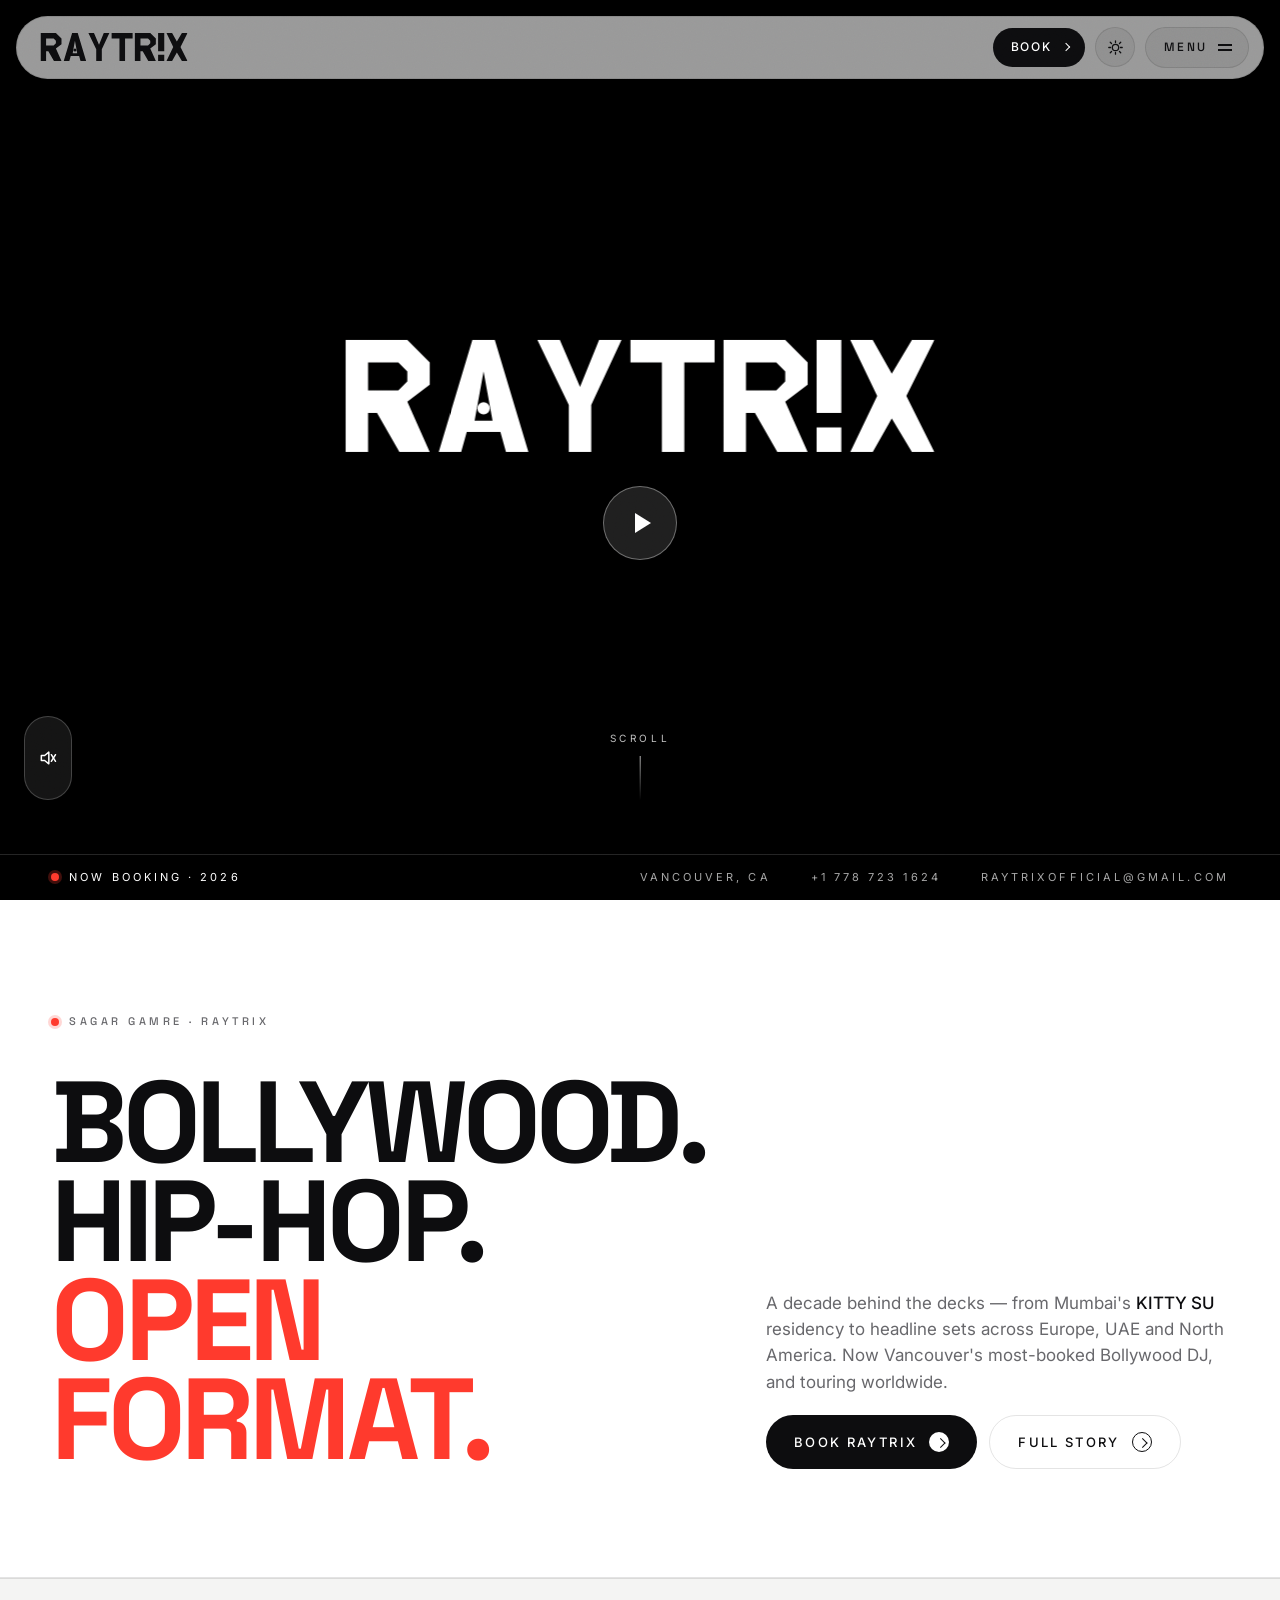
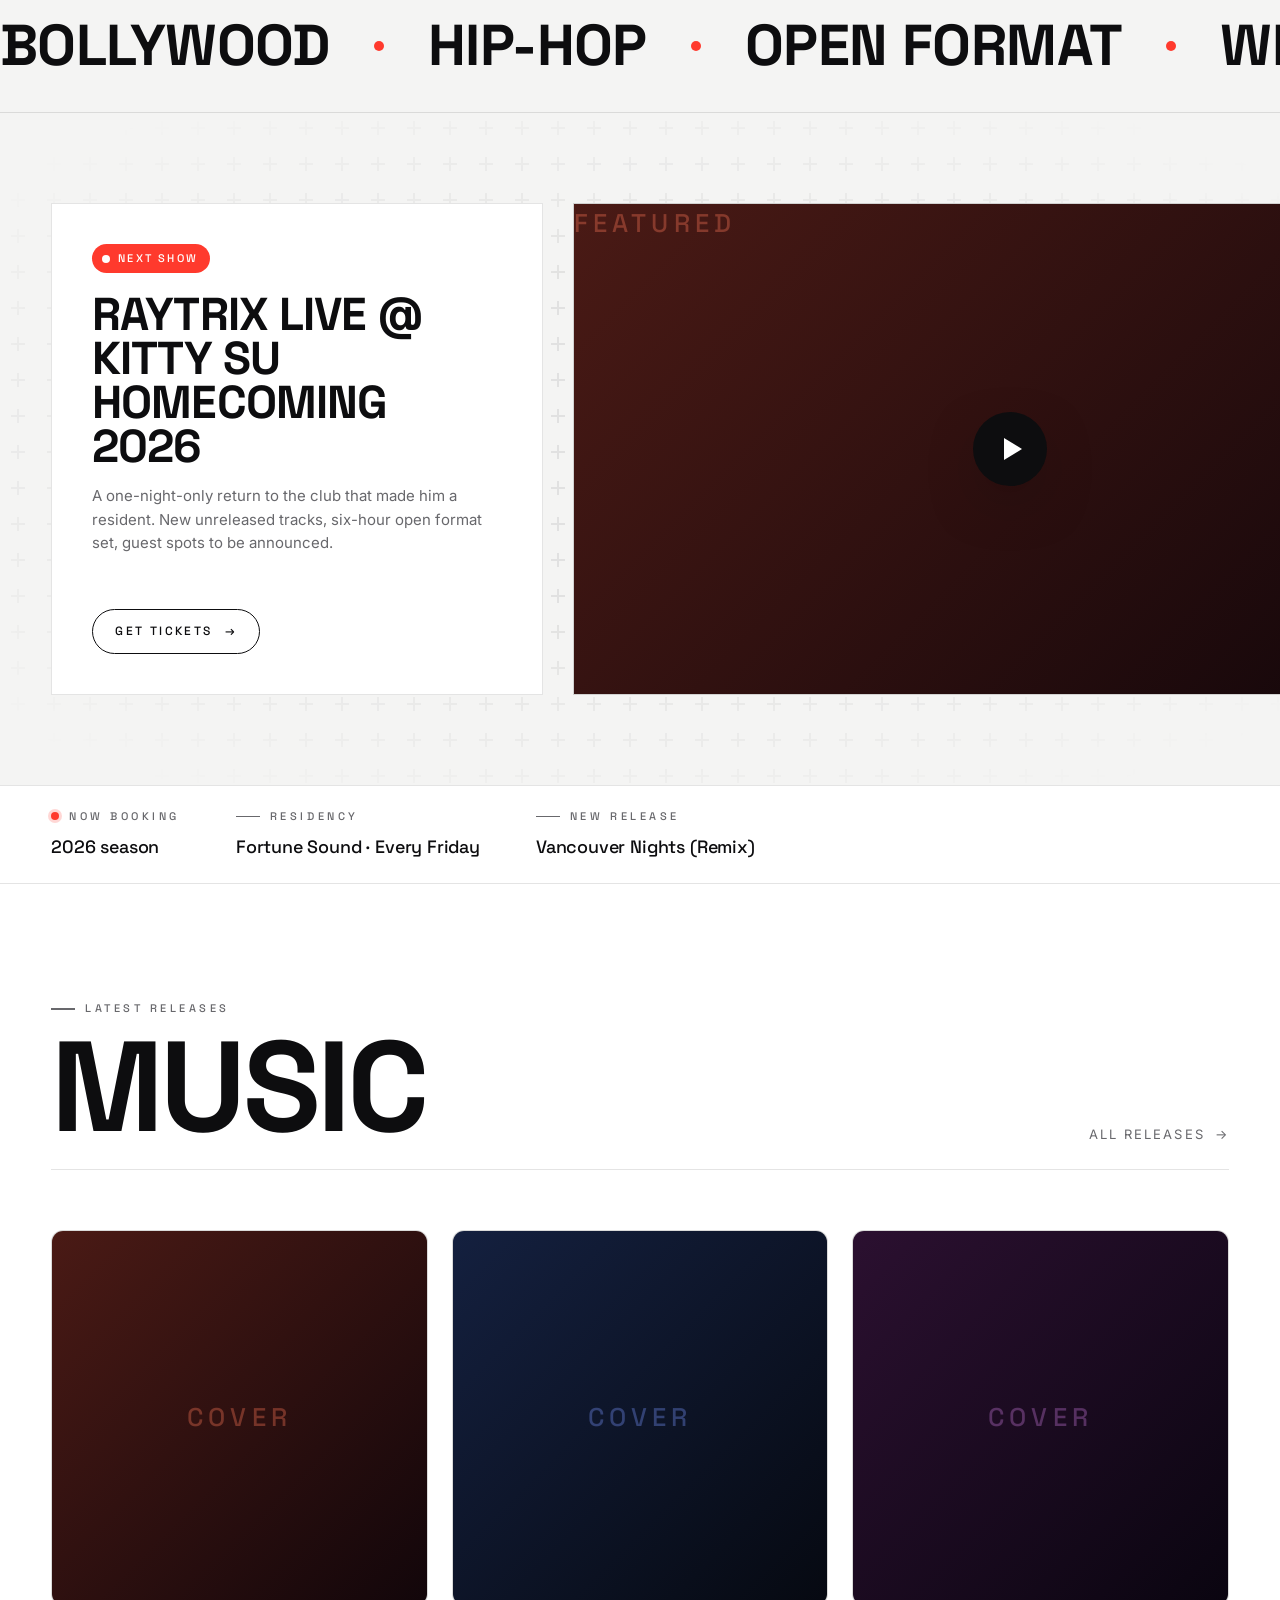
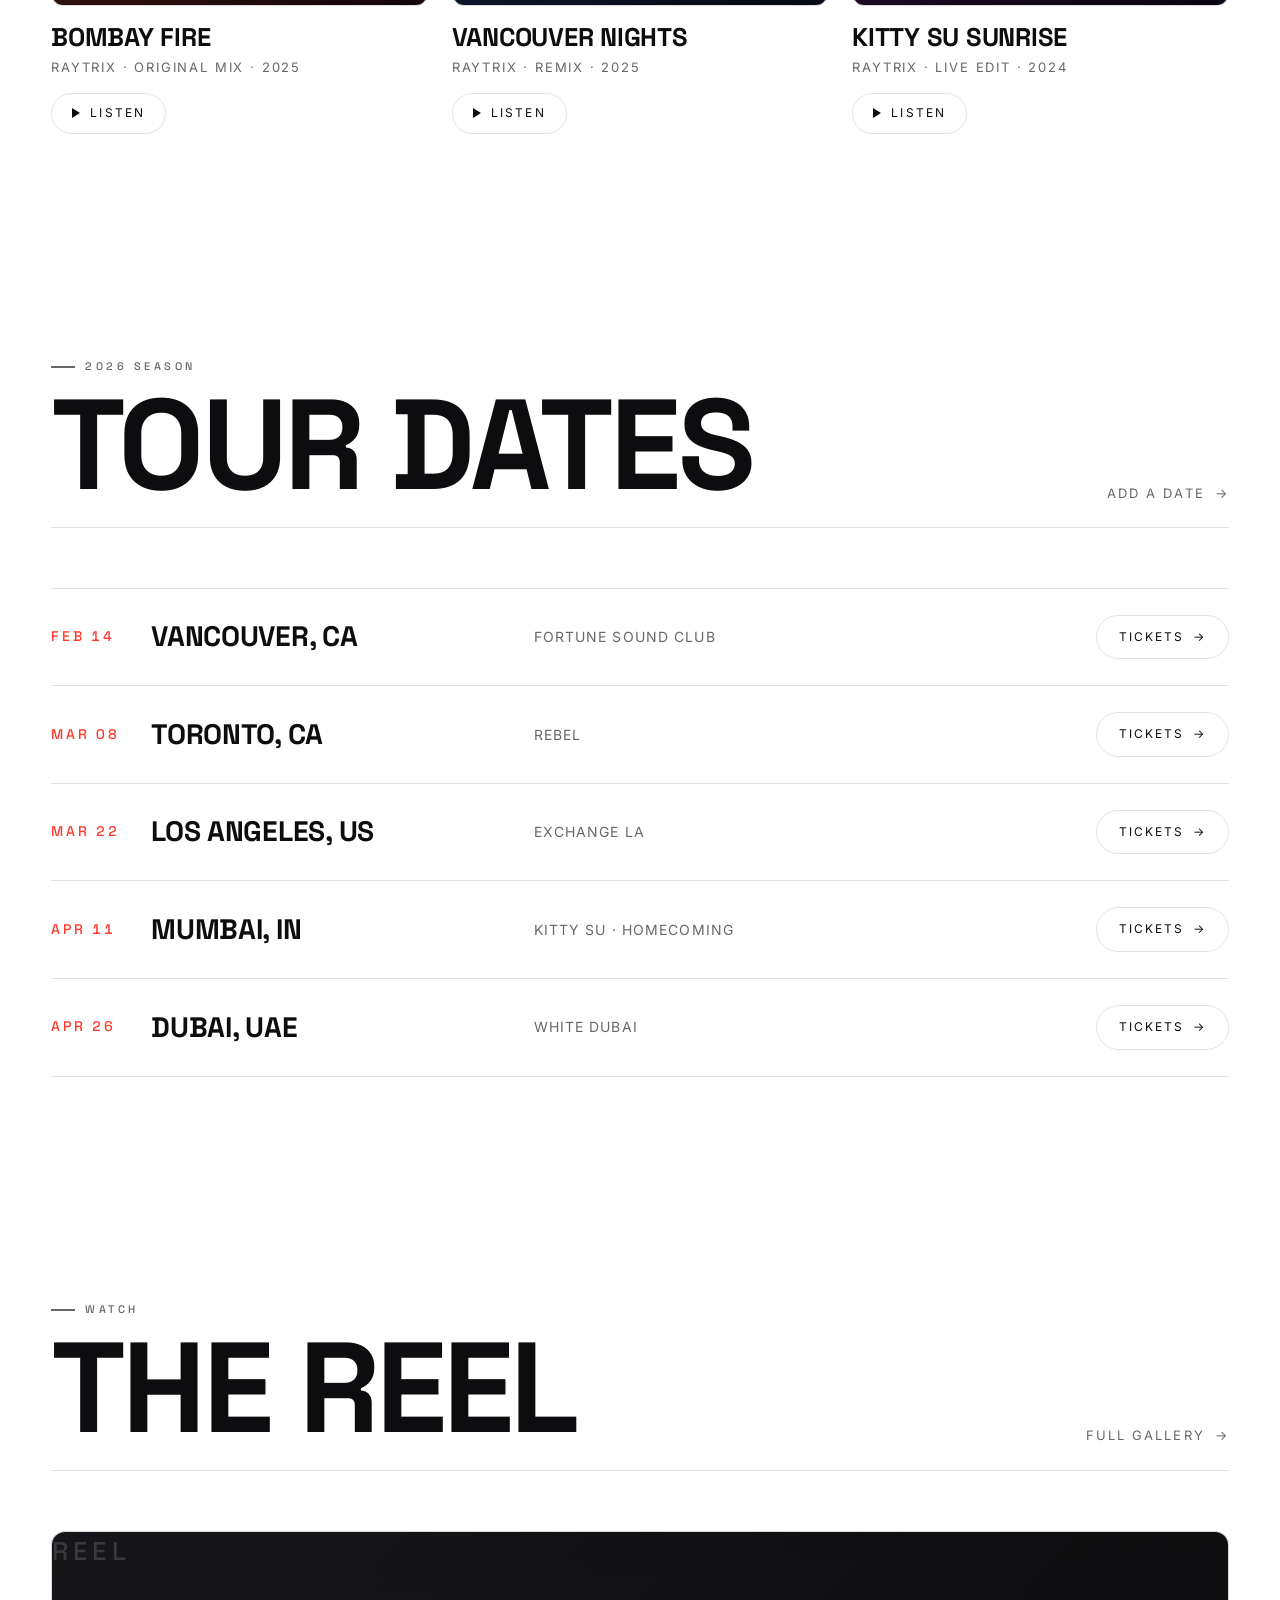
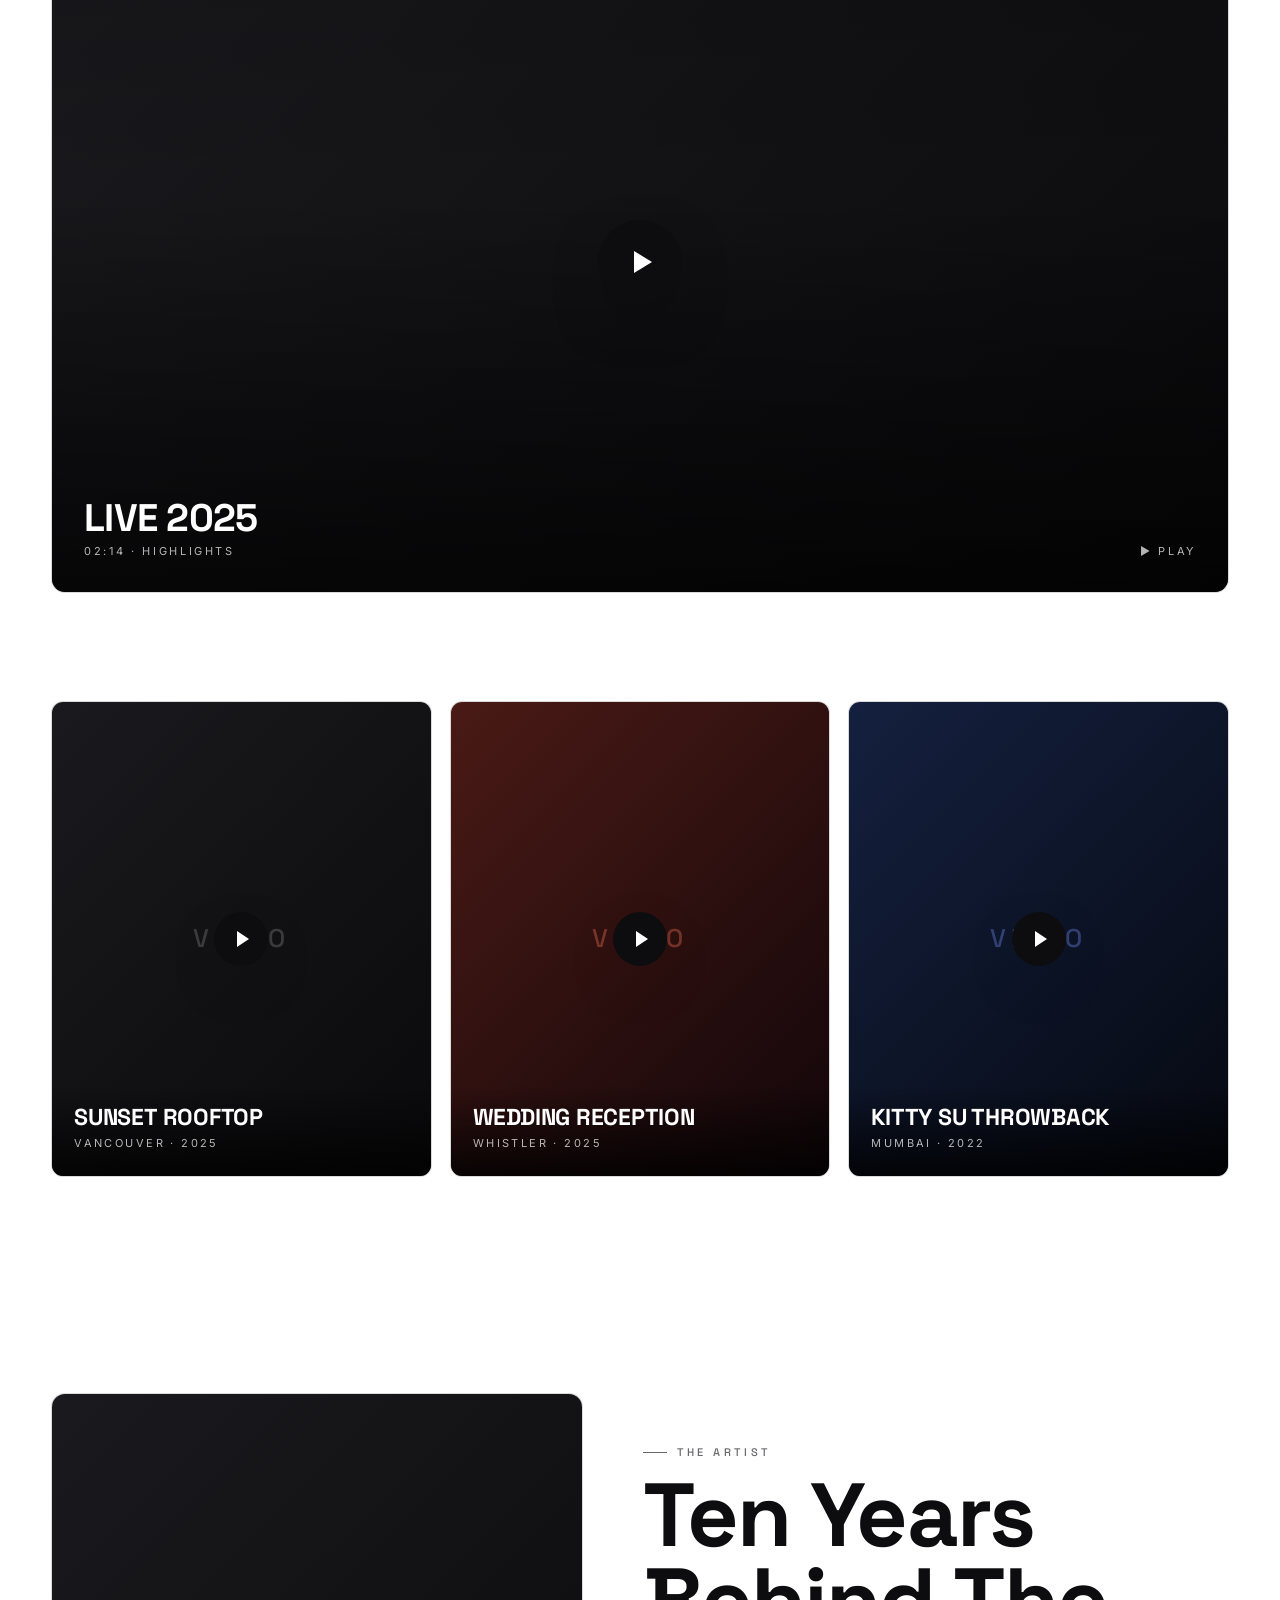
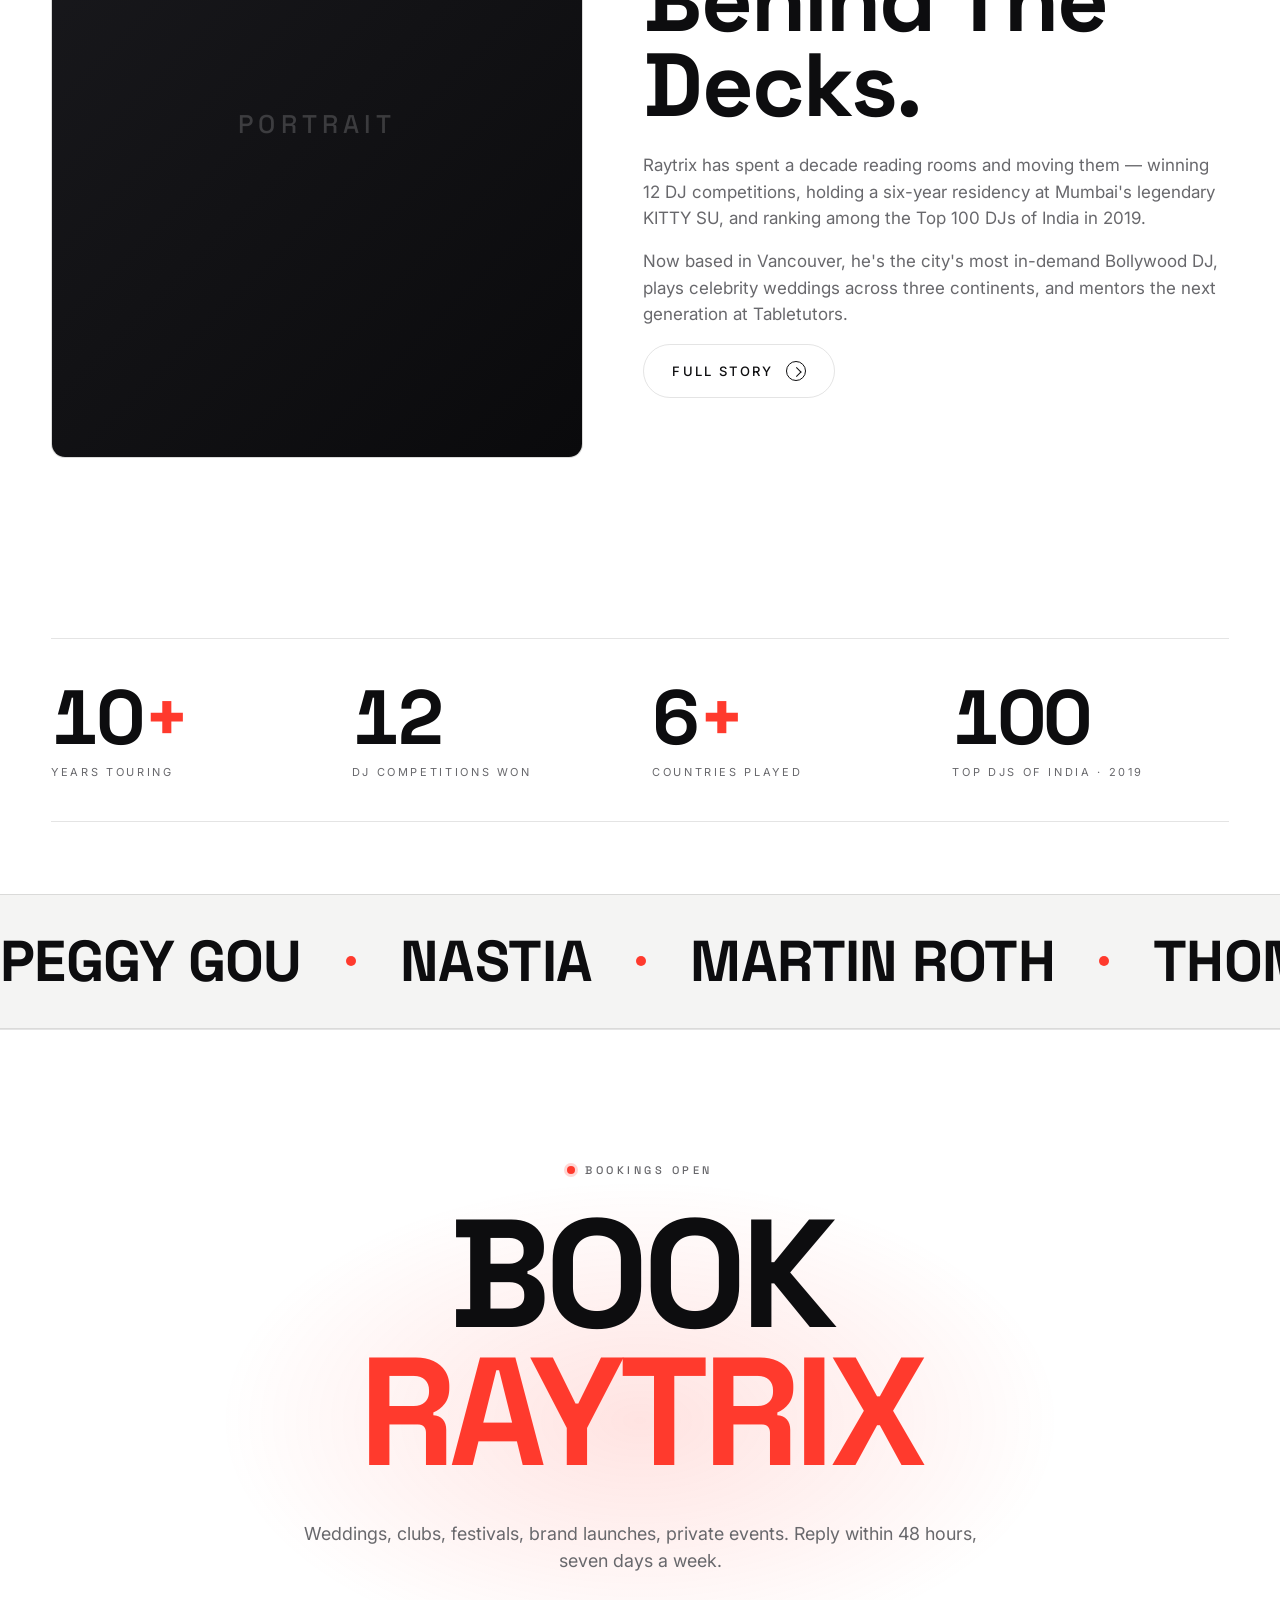
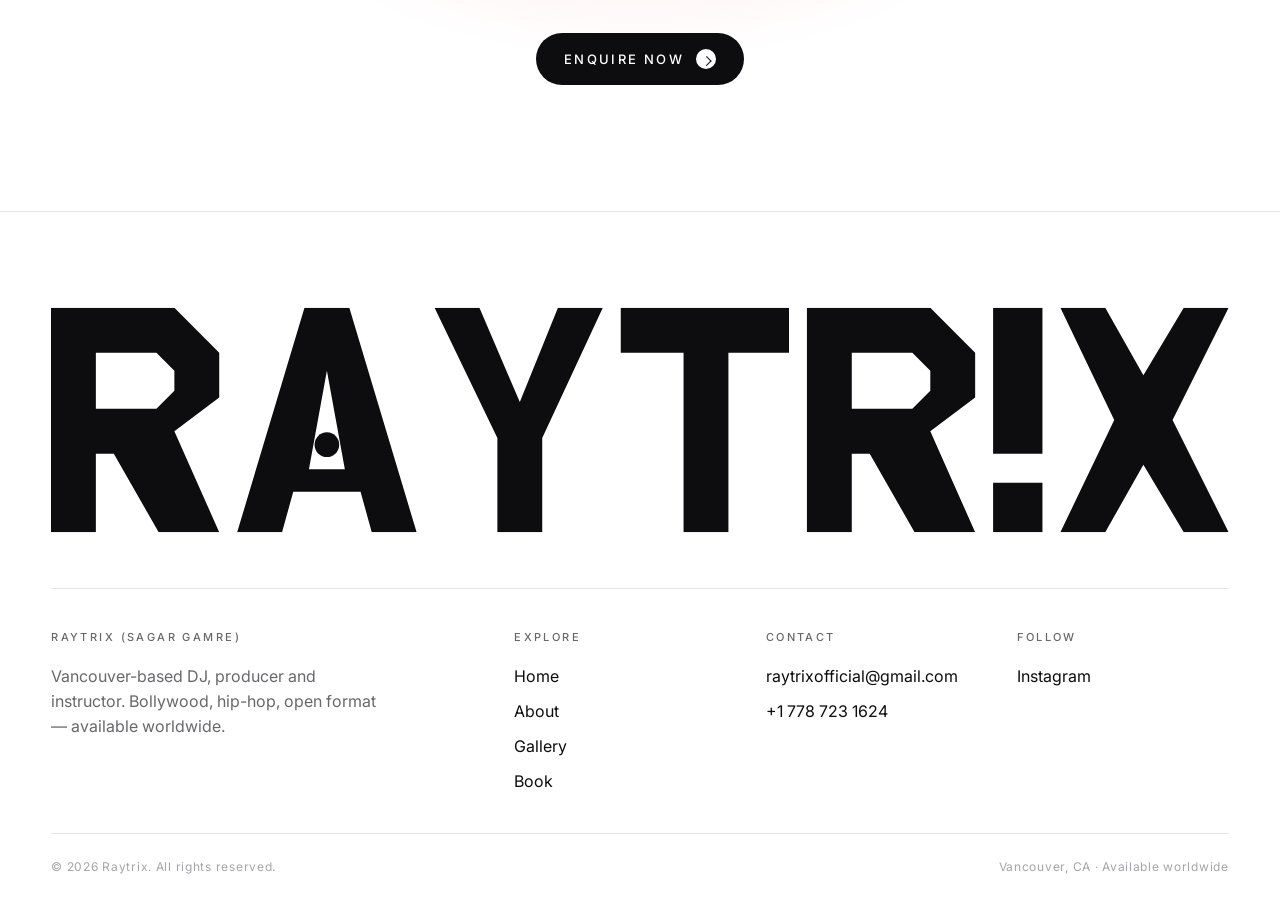
==== commit 8fb33b52: "Wire in a real sample video + add Instagram Reel embed support - assets/video/reel.mp4: real clip pr" ====
--- a/index.html
+++ b/index.html
@@ -116,8 +116,8 @@
     the hero__video--placeholder class so the ambient gradient goes away.
   -->
   <section class="hero">
-    <div class="hero__video hero__video--placeholder" aria-hidden="true">
-      <!-- <video autoplay muted loop playsinline poster="assets/img/hero-poster.jpg"><source src="assets/video/hero.mp4" type="video/mp4"></video> -->
+    <div class="hero__video" aria-hidden="true">
+      <video autoplay muted loop playsinline><source src="assets/video/reel.mp4" type="video/mp4"></video>
     </div>
     <div class="hero__scrim"></div>
 
--- a/assets/css/style.css
+++ b/assets/css/style.css
@@ -810,6 +810,7 @@
 .lightbox { position: fixed; inset: 0; z-index: 200; background: rgba(0,0,0,0.94); backdrop-filter: blur(16px); display: none; align-items: center; justify-content: center; padding: clamp(20px, 5vw, 60px); opacity: 0; transition: opacity 0.35s var(--ease); }
 .lightbox.is-open { display: flex; opacity: 1; }
 .lightbox__frame { position: relative; width: min(1200px, 100%); aspect-ratio: 16/9; background: #000; border-radius: 12px; overflow: hidden; box-shadow: 0 40px 80px -20px rgba(0,0,0,0.7); transform: scale(0.96); transition: transform 0.4s var(--ease); border: 1px solid rgba(255,255,255,0.14); }
+.lightbox__frame--tall { width: min(420px, 90vw); aspect-ratio: 9/16; background: #fff; }
 .lightbox.is-open .lightbox__frame { transform: none; }
 .lightbox__frame video, .lightbox__frame iframe { width: 100%; height: 100%; border: none; display: block; }
 .lightbox__note { position: absolute; inset: 0; display: grid; place-items: center; color: rgba(255,255,255,0.6); font-size: 14px; text-align: center; padding: 40px; }
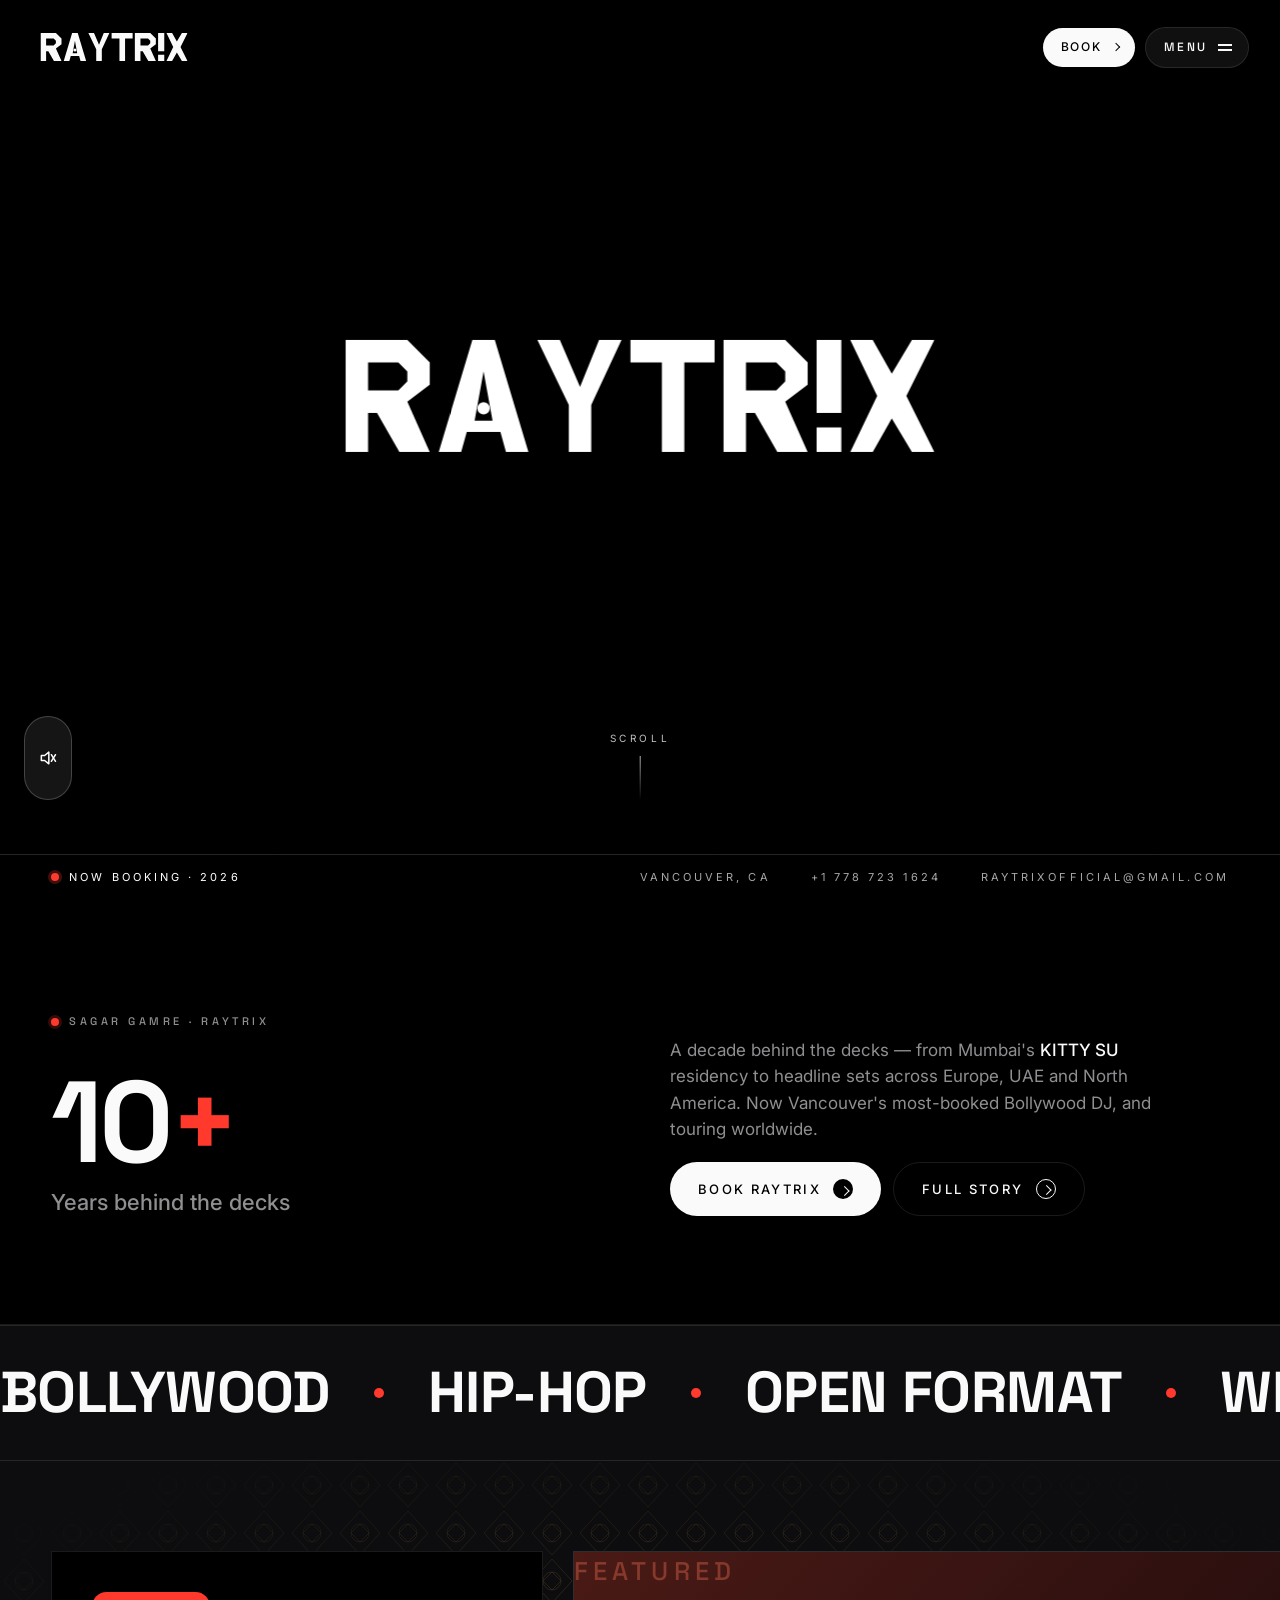
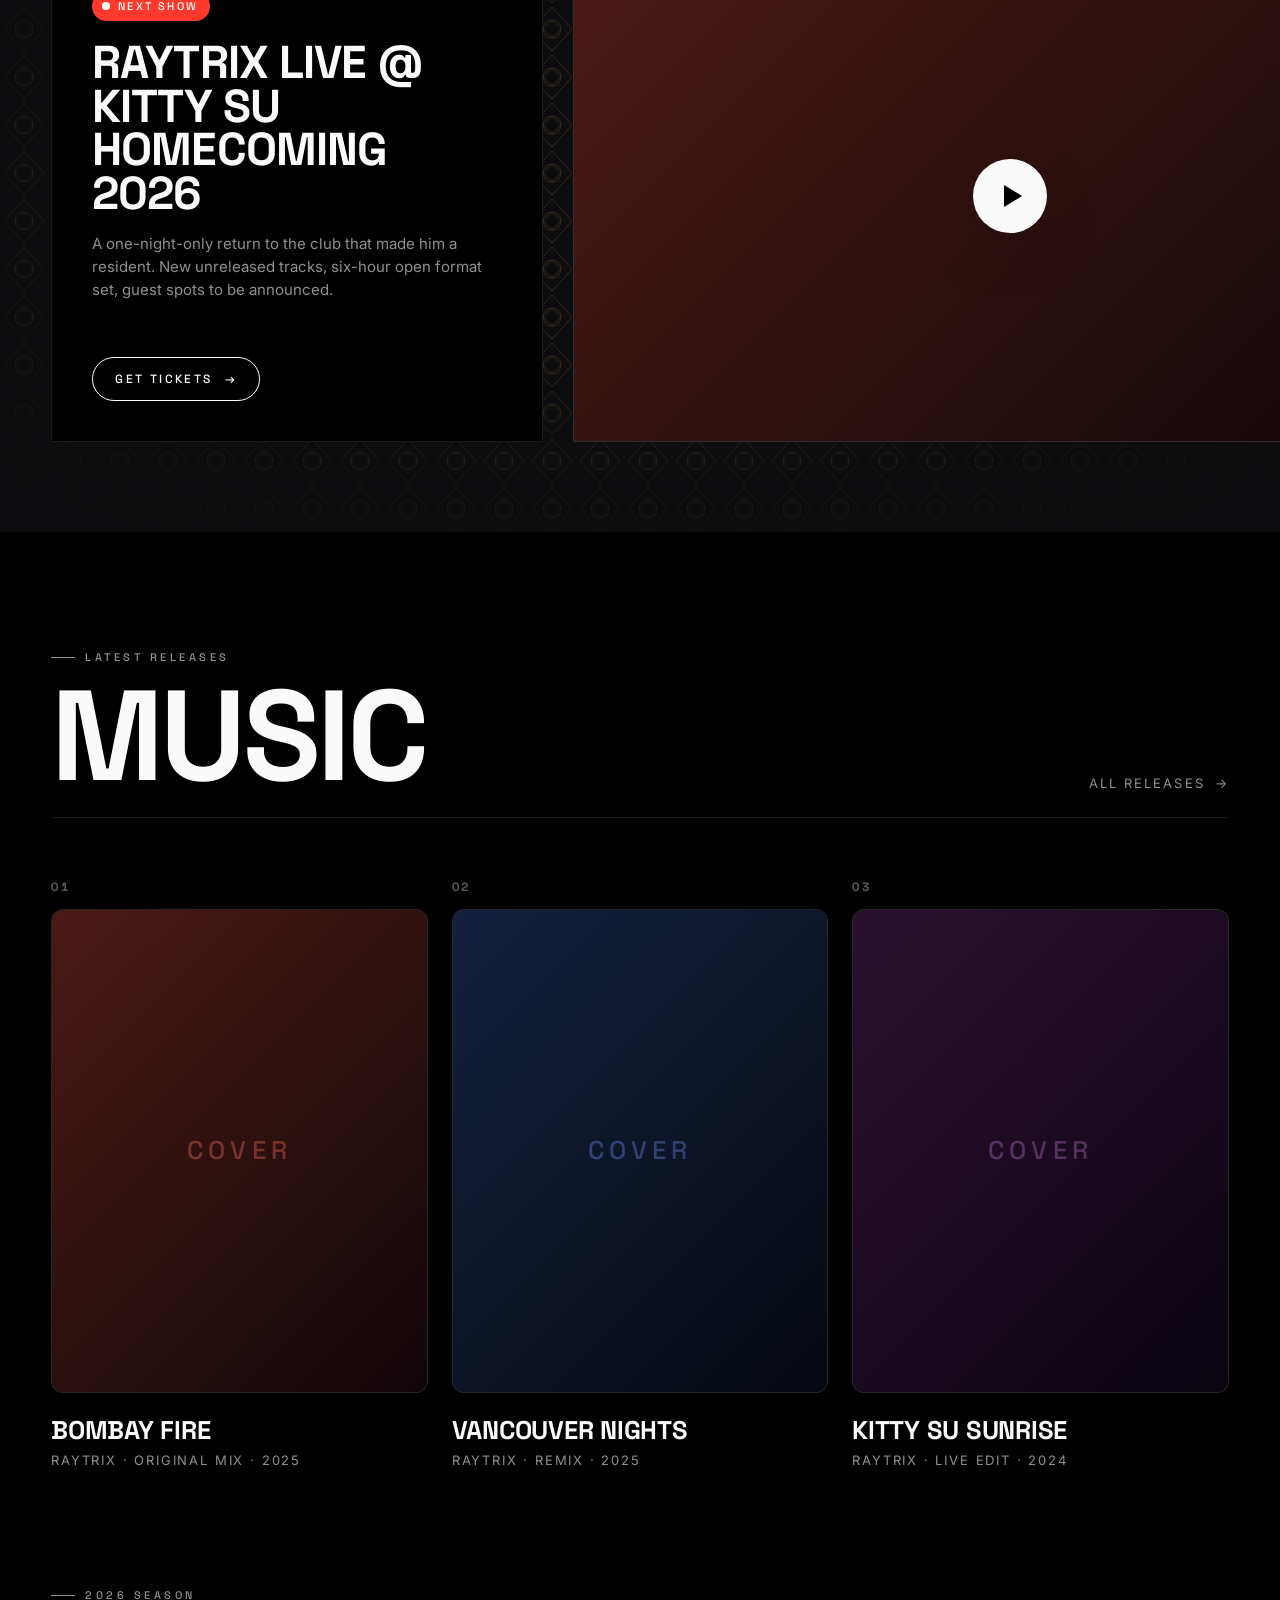
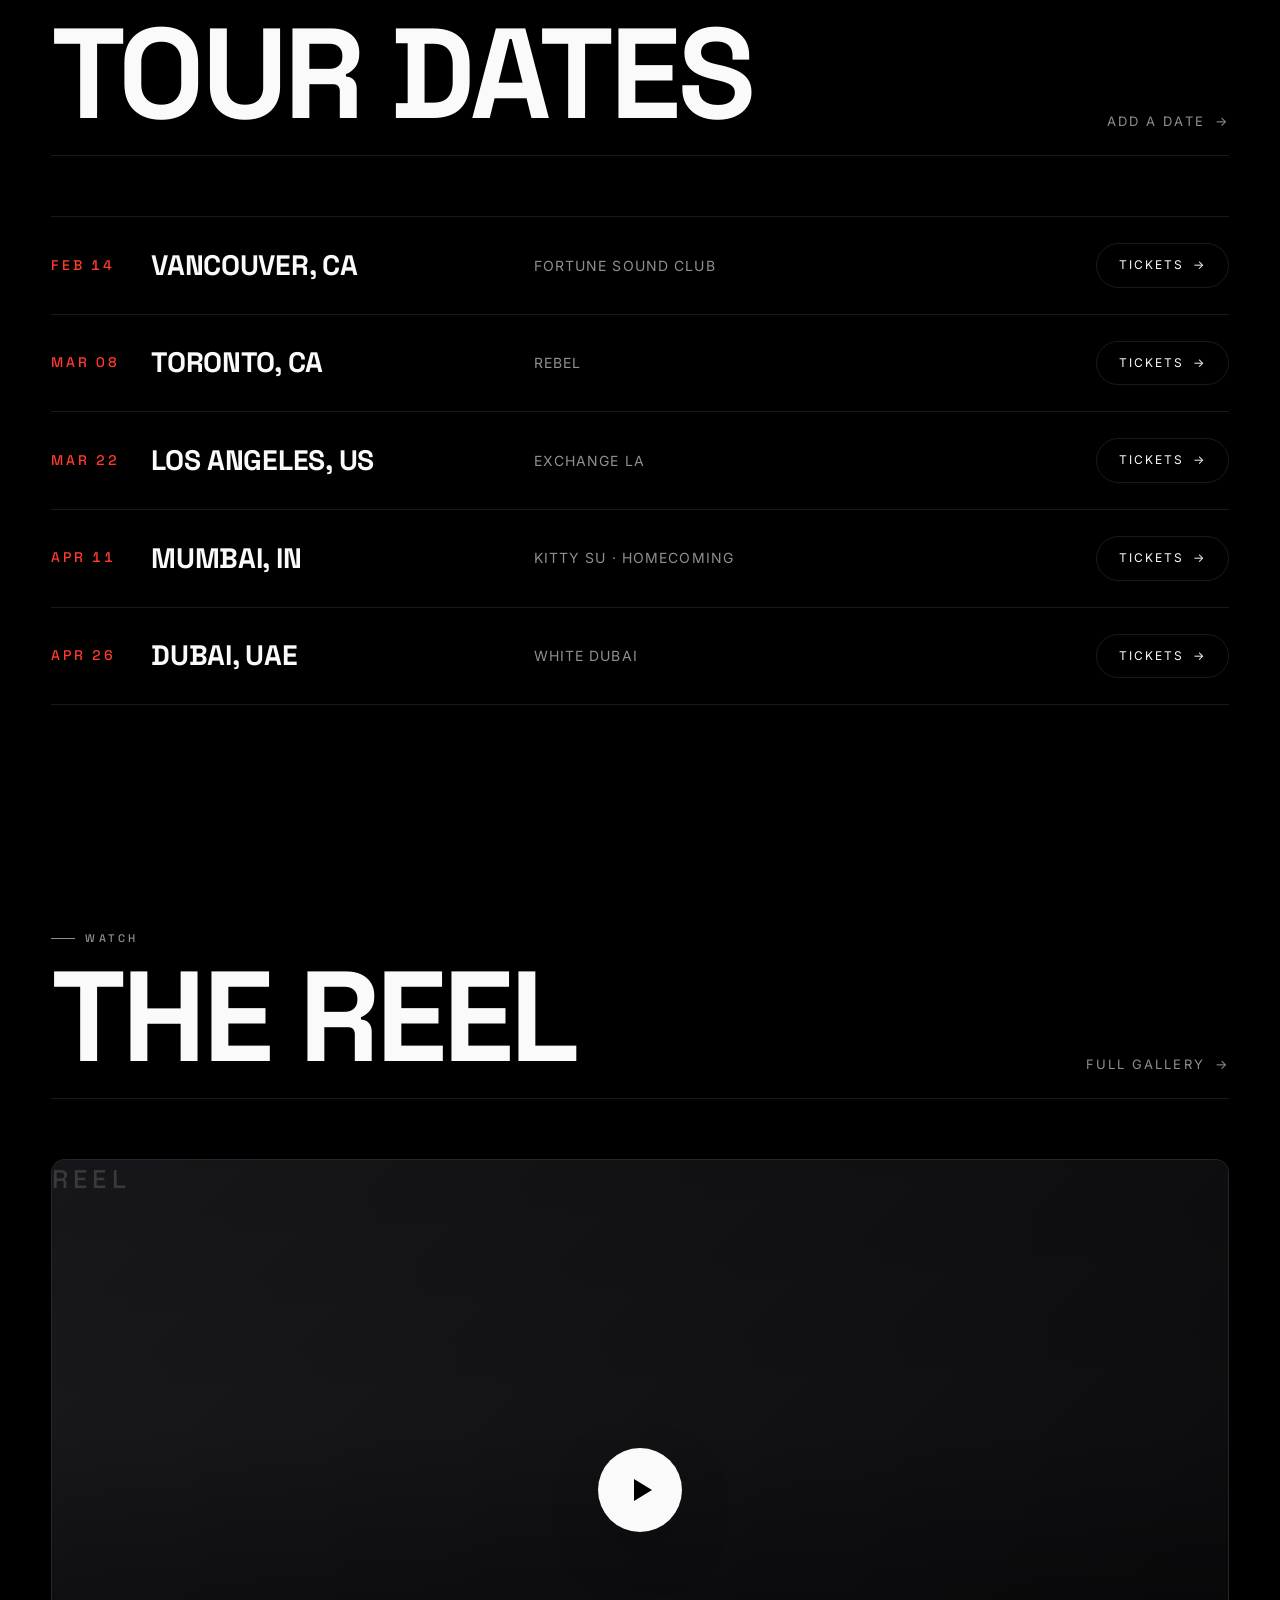
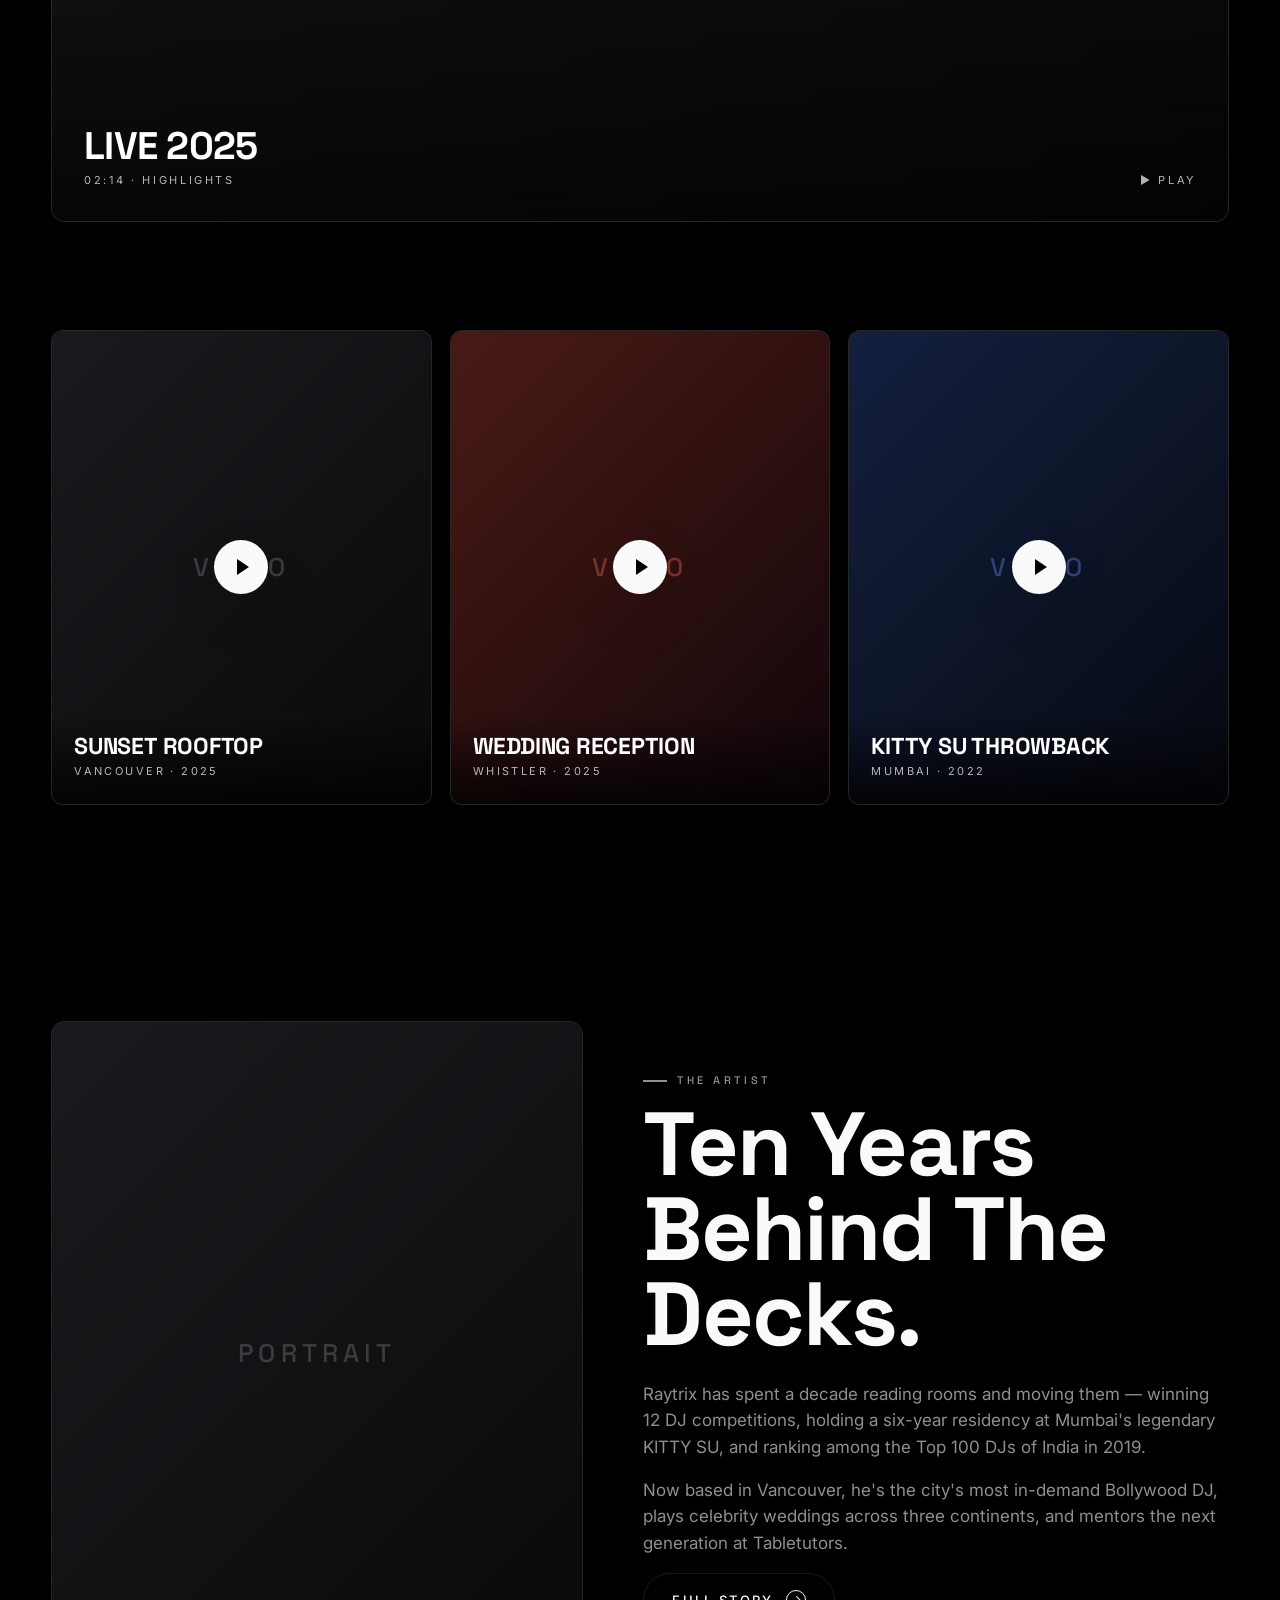
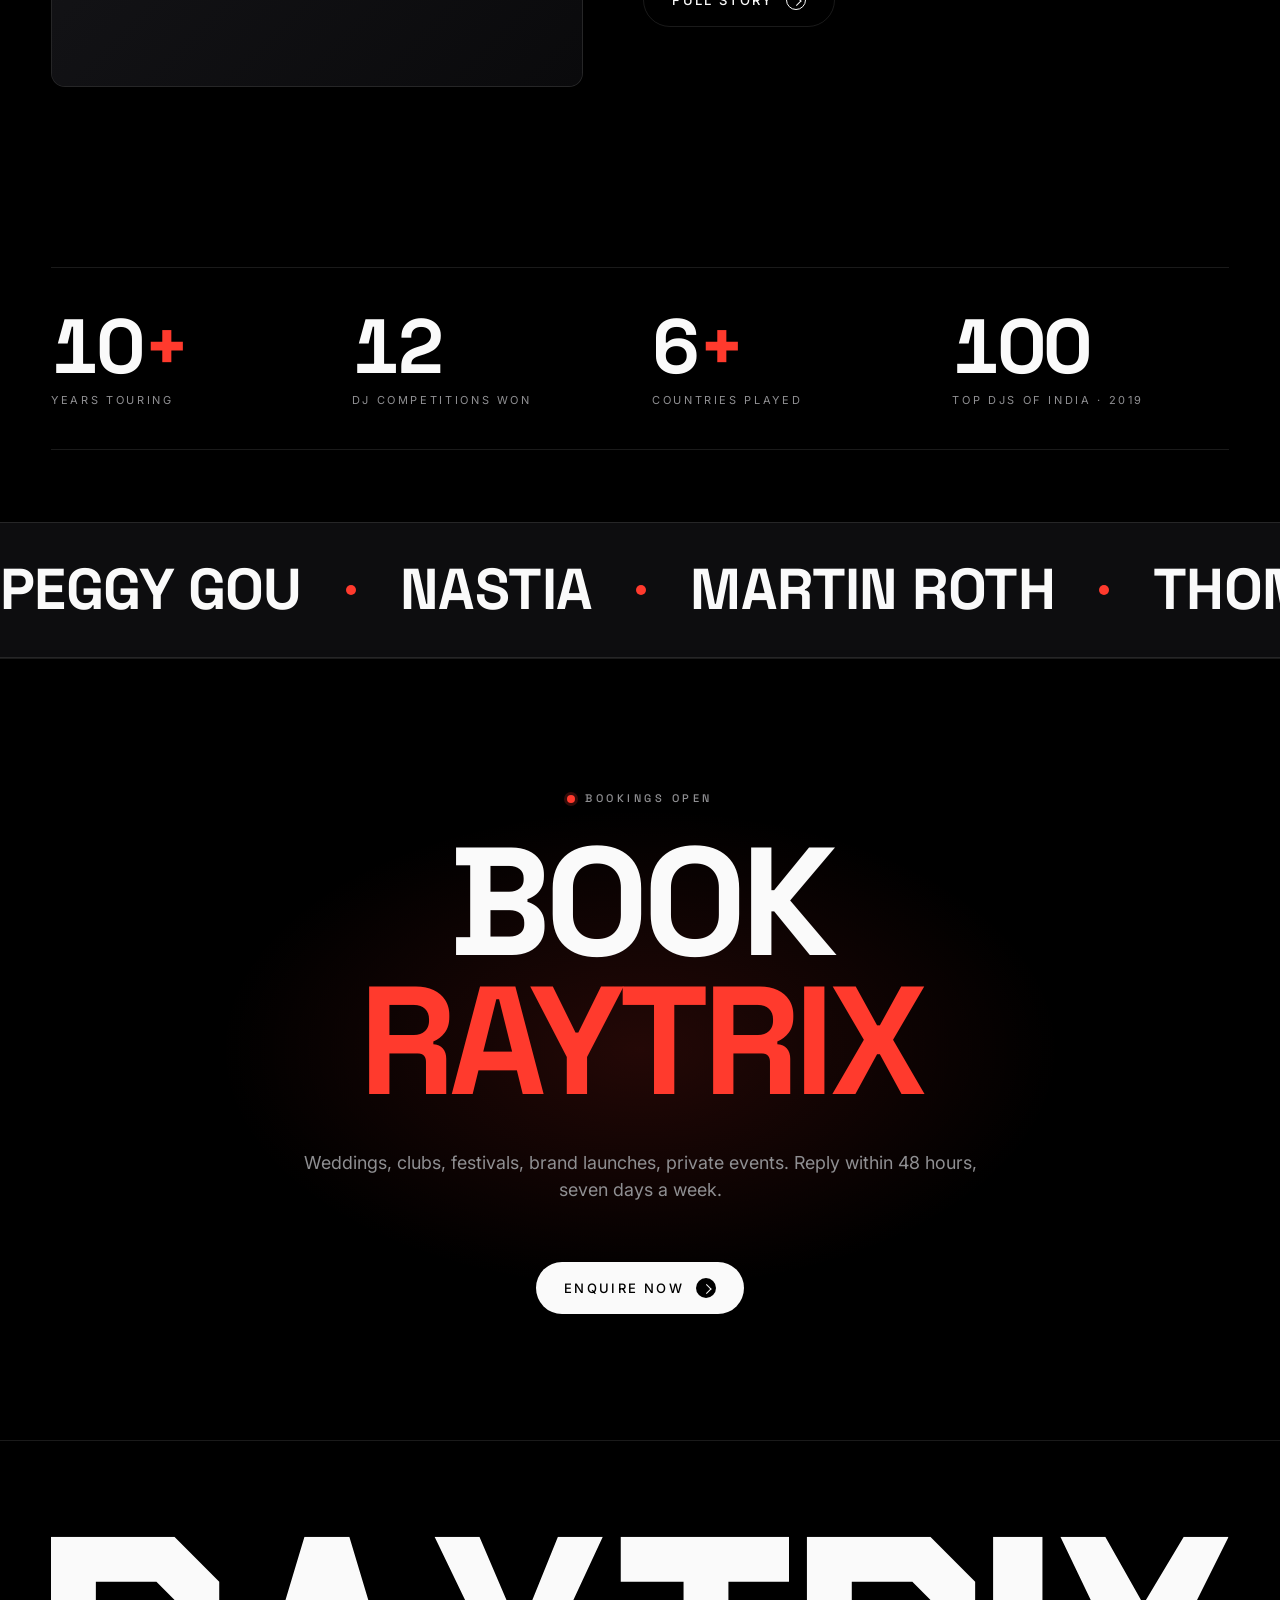
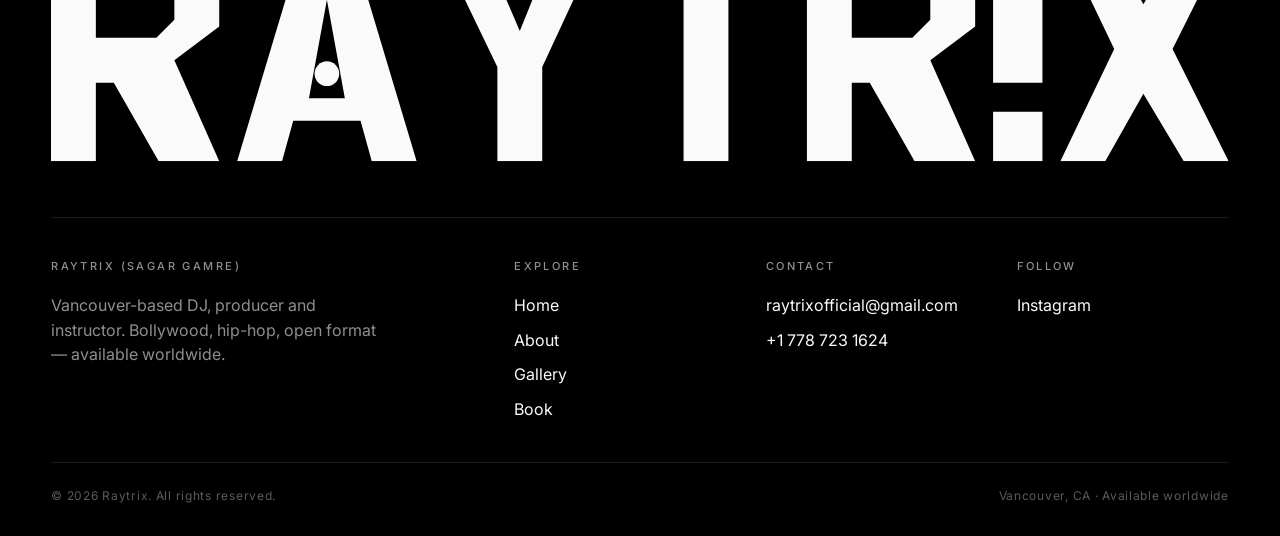
==== commit 28b1d7ae: "Refine dark design: remove theme toggle, blend nav, redesign music cards Per client feedback on the " ====
--- a/index.html
+++ b/index.html
@@ -13,17 +13,6 @@
   <link rel="preconnect" href="https://fonts.googleapis.com" />
   <link rel="preconnect" href="https://fonts.gstatic.com" crossorigin />
   <link href="https://fonts.googleapis.com/css2?family=Inter:wght@400;500;600&family=Space+Grotesk:wght@400;500;700&display=swap" rel="stylesheet" />
-
-  <script>
-    /* Anti-FOUC: apply the saved theme before first paint. Defaults to light. */
-    (function () {
-      try {
-        if (localStorage.getItem("raytrix-theme") === "dark") {
-          document.documentElement.setAttribute("data-theme", "dark");
-        }
-      } catch (e) {}
-    })();
-  </script>
 
   <link rel="stylesheet" href="assets/css/style.css" />
 </head>
@@ -49,15 +38,6 @@
     </a>
     <div class="nav__right">
       <a href="contact.html" class="nav__pill">Book <span class="arr"></span></a>
-      <button class="nav__theme" aria-label="Switch to dark mode" title="Toggle theme">
-        <svg class="icon-sun" viewBox="0 0 24 24" fill="none" stroke="currentColor" stroke-width="1.8" stroke-linecap="round" stroke-linejoin="round">
-          <circle cx="12" cy="12" r="4.5"/>
-          <path d="M12 2.5v2.5M12 19v2.5M4.6 4.6l1.8 1.8M17.6 17.6l1.8 1.8M2.5 12H5M19 12h2.5M4.6 19.4l1.8-1.8M17.6 6.4l1.8-1.8"/>
-        </svg>
-        <svg class="icon-moon" viewBox="0 0 24 24" fill="none" stroke="currentColor" stroke-width="1.8" stroke-linecap="round" stroke-linejoin="round">
-          <path d="M20 14.5A8.5 8.5 0 1 1 9.5 4a6.8 6.8 0 0 0 10.5 10.5z"/>
-        </svg>
-      </button>
       <button class="nav__menu" aria-label="Open menu">
         <span class="label label-open">Menu</span>
         <span class="label label-close">Close</span>
@@ -123,8 +103,6 @@
 
     <h1 class="hero__mark"><svg class="logo-mark logo-mark--hero" viewBox="0 0 525 100" aria-label="RAYTR!X"><use href="#raytrix-mark"/></svg></h1>
 
-    <button class="hero__play" data-video="assets/video/reel.mp4" aria-label="Play reel"></button>
-
     <button class="hero__sound" aria-label="Unmute" title="Sound">
       <svg viewBox="0 0 24 24" fill="none" stroke="currentColor" stroke-width="1.8" stroke-linecap="round" stroke-linejoin="round">
         <path d="M4 9 h4 l5 -4 v14 l-5 -4 H4 z"/>
@@ -153,7 +131,7 @@
     <div class="hero-intro__grid reveal-lines">
       <div>
         <span class="eyebrow eyebrow--dot">Sagar Gamre · Raytrix</span>
-        <h2 class="hero-intro__title mt-3">Bollywood.<br>Hip-Hop.<br><span class="accent">Open Format.</span></h2>
+        <h2 class="hero-intro__title mt-3">10<span class="accent">+</span><span class="hero-intro__title-sub">Years behind the decks</span></h2>
       </div>
       <div>
         <p class="hero-intro__meta">A decade behind the decks — from Mumbai's <strong>KITTY SU</strong> residency to headline sets across Europe, UAE and North America. Now Vancouver's most-booked Bollywood DJ, and touring worldwide.</p>
@@ -191,24 +169,6 @@
     </div>
   </section>
 
-  <!-- STATUS STRIP — one slim line, no duplication with Music / Tour Dates below -->
-  <section class="status-strip reveal">
-    <div class="container status-strip__row">
-      <a class="status-strip__item" href="contact.html">
-        <span class="eyebrow eyebrow--dot">Now booking</span>
-        <span class="status-strip__val">2026 season</span>
-      </a>
-      <a class="status-strip__item" href="gallery.html">
-        <span class="eyebrow">Residency</span>
-        <span class="status-strip__val">Fortune Sound · Every Friday</span>
-      </a>
-      <a class="status-strip__item" href="gallery.html">
-        <span class="eyebrow">New release</span>
-        <span class="status-strip__val">Vancouver Nights (Remix)</span>
-      </a>
-    </div>
-  </section>
-
   <!-- MUSIC -->
   <section class="section">
     <div class="container">
@@ -220,25 +180,37 @@
         <a href="#" class="more">All releases</a>
       </div>
 
-      <!-- TODO: point each Listen link at the real Spotify/SoundCloud/Apple Music track -->
+      <!-- TODO: point each card at the real Spotify/SoundCloud/Apple Music track -->
       <div class="music-row reveal-lines">
         <article class="music-card">
-          <div class="music-card__art"><div class="tile tile--r" style="--r: 1/1;">Cover</div></div>
+          <span class="music-card__num">01</span>
+          <a href="#" class="music-card__art">
+            <div class="music-card__vinyl"></div>
+            <div class="music-card__cover"><div class="tile tile--r" style="--r: 1/1;">Cover</div></div>
+            <span class="music-card__play" aria-hidden="true"></span>
+          </a>
           <h3 class="music-card__title">Bombay Fire</h3>
           <div class="music-card__meta">Raytrix · Original Mix · 2025</div>
-          <a href="#" class="music-card__listen">Listen</a>
         </article>
         <article class="music-card">
-          <div class="music-card__art"><div class="tile tile--b" style="--r: 1/1;">Cover</div></div>
+          <span class="music-card__num">02</span>
+          <a href="#" class="music-card__art">
+            <div class="music-card__vinyl"></div>
+            <div class="music-card__cover"><div class="tile tile--b" style="--r: 1/1;">Cover</div></div>
+            <span class="music-card__play" aria-hidden="true"></span>
+          </a>
           <h3 class="music-card__title">Vancouver Nights</h3>
           <div class="music-card__meta">Raytrix · Remix · 2025</div>
-          <a href="#" class="music-card__listen">Listen</a>
         </article>
         <article class="music-card">
-          <div class="music-card__art"><div class="tile tile--v" style="--r: 1/1;">Cover</div></div>
+          <span class="music-card__num">03</span>
+          <a href="#" class="music-card__art">
+            <div class="music-card__vinyl"></div>
+            <div class="music-card__cover"><div class="tile tile--v" style="--r: 1/1;">Cover</div></div>
+            <span class="music-card__play" aria-hidden="true"></span>
+          </a>
           <h3 class="music-card__title">KITTY SU Sunrise</h3>
           <div class="music-card__meta">Raytrix · Live Edit · 2024</div>
-          <a href="#" class="music-card__listen">Listen</a>
         </article>
       </div>
     </div>
--- a/assets/css/style.css
+++ b/assets/css/style.css
@@ -1,35 +1,10 @@
 /* =====================================================
-   RAYTR!X — DJ-industry build, light default / dark toggle
+   RAYTR!X — DJ-industry build, dark cinematic only
    Mood board: R3HAB, Jauz, Oliver Heldens, W&W, Skrillex,
-   Martin Garrix / Tomorrowland, James Hype
-   Hero and the video lightbox stay a fixed dark "cinema"
-   palette in both themes (video/media legibility) —
-   everything else follows the toggle via tokens below.
+   Martin Garrix / Tomorrowland, James Hype — with Indian /
+   Bollywood design touches (jali lattice, marigold gold).
    ===================================================== */
 :root {
-  /* Light (default) */
-  --bg:       #ffffff;
-  --elev:     #f4f4f3;
-  --elev-2:   #eaeae8;
-  --fg:       #0d0d0f;
-  --muted:    #68686c;
-  --dim:      #a5a5a9;
-  --line:     rgba(13,13,15,0.11);
-  --line-2:   rgba(13,13,15,0.05);
-  --accent:   #ff3a2d;
-  --fg-rgb:   13,13,15;
-  --bg-rgb:   255,255,255;
-
-  --font-display: "Space Grotesk", ui-sans-serif, system-ui, sans-serif;
-  --font-body:    "Inter", ui-sans-serif, system-ui, -apple-system, "Segoe UI", Roboto, sans-serif;
-
-  --max: 1440px;
-  --pad: clamp(20px, 4vw, 56px);
-  --ease: cubic-bezier(0.22, 1, 0.36, 1);
-  --ease-menu: cubic-bezier(0.7, 0, 0.3, 1);
-}
-
-:root[data-theme="dark"] {
   --bg:       #000;
   --elev:     #0d0d0f;
   --elev-2:   #16161a;
@@ -39,14 +14,29 @@
   --line:     rgba(255,255,255,0.10);
   --line-2:   rgba(255,255,255,0.05);
   --accent:   #ff3a2d;
+  --gold:     #d9a441;
   --fg-rgb:   250,250,250;
   --bg-rgb:   0,0,0;
+
+  --font-display: "Space Grotesk", ui-sans-serif, system-ui, sans-serif;
+  --font-body:    "Inter", ui-sans-serif, system-ui, -apple-system, "Segoe UI", Roboto, sans-serif;
+
+  --max: 1440px;
+  --pad: clamp(20px, 4vw, 56px);
+  --ease: cubic-bezier(0.22, 1, 0.36, 1);
+  --ease-menu: cubic-bezier(0.7, 0, 0.3, 1);
 }
 
 * { box-sizing: border-box; }
-html { -webkit-text-size-adjust: 100%; scroll-behavior: smooth; }
+html {
+  -webkit-text-size-adjust: 100%;
+  scroll-behavior: smooth;
+  max-width: 100%;
+  overflow-x: hidden;
+}
 body {
   margin: 0;
+  max-width: 100%;
   background: var(--bg);
   color: var(--fg);
   font-family: var(--font-body);
@@ -57,6 +47,7 @@
   text-rendering: optimizeLegibility;
 }
 img { max-width: 100%; display: block; }
+figure, blockquote { margin: 0; }
 a { color: inherit; text-decoration: none; }
 button { font: inherit; cursor: pointer; background: none; border: none; color: inherit; padding: 0; }
 ::selection { background: var(--accent); color: #fff; }
@@ -77,12 +68,12 @@
 .logo-mark--footer { width: 100%; height: clamp(80px, 20vw, 340px); }
 
 /* ---------- Typography ---------- */
-h1, h2, h3, h4 { margin: 0; font-family: var(--font-display); font-weight: 700; letter-spacing: -0.02em; line-height: 0.95; }
+h1, h2, h3, h4 { margin: 0; font-family: var(--font-display); font-weight: 700; letter-spacing: -0.02em; line-height: 0.95; overflow-wrap: normal; }
 .display {
   font-family: var(--font-display); font-weight: 700; letter-spacing: -0.035em;
   line-height: 0.88; text-transform: uppercase; text-wrap: balance;
 }
-.h-xxl { font-size: clamp(72px, 16vw, 260px); }
+.h-xxl { font-size: clamp(68px, 16vw, 260px); overflow-wrap: break-word; }
 .h-xl  { font-size: clamp(56px, 10vw, 180px); }
 .h-lg  { font-size: clamp(44px, 7vw, 120px); }
 .h-md  { font-size: clamp(32px, 4vw, 64px); }
@@ -109,26 +100,32 @@
   top: 16px; left: 16px; right: 16px;
   z-index: 50;
   display: flex; align-items: center; justify-content: space-between;
+  gap: 12px;
   padding: 10px 14px 10px 22px;
-  background: rgba(var(--bg-rgb), 0.6);
-  border: 1px solid var(--line);
+  background: transparent;
+  border: 1px solid transparent;
   border-radius: 999px;
+  backdrop-filter: none;
+  -webkit-backdrop-filter: none;
+  overflow: hidden;
+  max-width: calc(100vw - 32px);
+  transition: background 0.35s var(--ease), border-color 0.35s var(--ease), backdrop-filter 0.35s var(--ease), transform 0.35s var(--ease);
+}
+.nav.scrolled {
+  background: rgba(var(--bg-rgb), 0.7);
+  border-color: var(--line);
   backdrop-filter: blur(18px);
   -webkit-backdrop-filter: blur(18px);
-  transition: background 0.35s var(--ease), transform 0.35s var(--ease);
-}
-.nav.scrolled { background: rgba(var(--bg-rgb), 0.88); }
+}
 .nav__logo {
   display: inline-flex; align-items: center;
   height: 26px;
+  min-width: 0;
+  flex-shrink: 0;
   color: var(--fg);
 }
-.nav__right { display: flex; align-items: center; gap: 10px; }
-@media (max-width: 420px) {
-  .nav__right { gap: 6px; }
-  .nav__pill { padding: 9px 13px; font-size: 11px; }
-  .nav__menu { padding: 9px 12px 9px 13px; }
-}
+.nav__logo .logo-mark--nav { flex-shrink: 0; }
+.nav__right { display: flex; align-items: center; gap: 10px; flex-shrink: 0; }
 
 .nav__pill {
   display: inline-flex; align-items: center; gap: 10px;
@@ -141,21 +138,20 @@
 .nav__pill:hover { background: var(--accent); color: #fff; }
 .nav__pill .arr { display: inline-block; width: 6px; height: 6px; border-top: 1.5px solid currentColor; border-right: 1.5px solid currentColor; transform: rotate(45deg); margin-left: 2px; }
 
-/* Theme toggle — sun / moon icon swap */
-.nav__theme {
-  display: inline-grid; place-items: center;
-  width: 40px; height: 40px;
-  background: rgba(var(--fg-rgb), 0.06);
-  border: 1px solid var(--line);
-  border-radius: 50%;
-  color: var(--fg);
-  transition: background 0.25s var(--ease), color 0.25s var(--ease);
-}
-.nav__theme:hover { background: var(--fg); color: var(--bg); }
-.nav__theme svg { width: 17px; height: 17px; }
-.nav__theme .icon-moon { display: none; }
-:root[data-theme="dark"] .nav__theme .icon-sun { display: none; }
-:root[data-theme="dark"] .nav__theme .icon-moon { display: block; }
+/* Responsive nav overrides — placed after the base rules above so they
+   actually win the cascade at equal specificity. */
+@media (max-width: 640px) {
+  /* Book is still reachable as the 4th item in the fullscreen menu, so
+     the nav pill can drop it here to keep the bar from ever overflowing. */
+  .nav__pill { display: none; }
+}
+@media (max-width: 480px) {
+  .nav { padding: 8px 10px 8px 16px; gap: 8px; }
+  .nav__right { gap: 6px; }
+  .nav__logo { height: 22px; }
+  .logo-mark--nav { width: 118px; height: 22px; }
+  .nav__menu { padding: 9px 12px 9px 13px; font-size: 11px; letter-spacing: 0.16em; gap: 7px; }
+}
 
 /* MENU text label */
 .nav__menu {
@@ -188,7 +184,7 @@
   position: fixed; inset: 0; z-index: 45;
   background: var(--bg);
   display: grid;
-  grid-template-columns: 1fr 1.2fr;
+  grid-template-columns: minmax(0, 1fr) minmax(0, 1.2fr);
   padding: 100px var(--pad) 80px;
   gap: 60px;
   opacity: 0; pointer-events: none;
@@ -197,6 +193,7 @@
 body.menu-open .menu-overlay { opacity: 1; pointer-events: auto; }
 
 .menu-overlay__photo {
+  margin: 0;
   align-self: center;
   aspect-ratio: 3/4;
   max-height: 72vh;
@@ -227,7 +224,7 @@
 .menu-overlay__nav { align-self: center; display: flex; flex-direction: column; }
 .menu-item {
   display: grid;
-  grid-template-columns: 60px 1fr auto;
+  grid-template-columns: 60px minmax(0, 1fr) auto;
   align-items: center;
   gap: 24px;
   padding: 26px 8px 26px 0;
@@ -256,19 +253,23 @@
 
 .menu-overlay__foot {
   position: absolute; bottom: 30px; left: var(--pad); right: var(--pad);
-  display: flex; justify-content: space-between; align-items: center;
+  display: flex; flex-wrap: wrap; justify-content: space-between; align-items: center; gap: 10px 20px;
   padding-top: 20px;
   font-size: 11px; letter-spacing: 0.24em; text-transform: uppercase; color: var(--muted);
   border-top: 1px solid var(--line);
 }
-.menu-overlay__socials { display: flex; gap: 24px; }
+.menu-overlay__socials { display: flex; flex-wrap: wrap; gap: 16px 24px; }
 .menu-overlay__socials a:hover { color: var(--fg); }
 
 @media (max-width: 900px) {
-  .menu-overlay { grid-template-columns: 1fr; padding-top: 90px; overflow-y: auto; }
-  .menu-overlay__photo { max-height: 32vh; aspect-ratio: 16/10; }
-  .menu-item { padding: 20px 8px; grid-template-columns: 40px 1fr auto; gap: 14px; }
+  .menu-overlay { grid-template-columns: minmax(0, 1fr); padding-top: 90px; overflow-y: auto; }
+  .menu-overlay__photo { max-height: none; aspect-ratio: 16/9; }
+  .menu-item { padding: 20px 8px; grid-template-columns: 40px minmax(0, 1fr) auto; gap: 14px; }
   .menu-item__sub { display: none; }
+}
+@media (max-width: 480px) {
+  .menu-overlay__foot { position: static; margin-top: 24px; font-size: 10px; letter-spacing: 0.14em; }
+  .menu-overlay__socials { gap: 10px 16px; }
 }
 
 /* ---------- Hero (video-first, W&W style) ---------- */
@@ -333,21 +334,6 @@
   to   { opacity: 1; transform: translate(-50%,-50%) scale(1); }
 }
 
-.hero__play {
-  position: absolute; top: calc(44% + 90px); left: 50%; transform: translate(-50%,0);
-  z-index: 4;
-  width: 74px; height: 74px; border-radius: 50%;
-  background: rgba(255,255,255,0.12);
-  color: #fff;
-  display: grid; place-items: center;
-  border: 1px solid rgba(255,255,255,0.35);
-  backdrop-filter: blur(12px);
-  cursor: pointer;
-  transition: background 0.3s var(--ease), border-color 0.3s var(--ease), transform 0.3s var(--ease);
-}
-.hero__play:hover { background: var(--accent); border-color: var(--accent); transform: translate(-50%,0) scale(1.06); }
-.hero__play::before { content: ""; width: 0; height: 0; border-left: 16px solid currentColor; border-top: 10px solid transparent; border-bottom: 10px solid transparent; margin-left: 5px; }
-
 .hero__sound {
   position: absolute; left: 24px; bottom: 100px; z-index: 4;
   width: 48px; height: 84px; border-radius: 999px;
@@ -410,18 +396,24 @@
 }
 .hero-intro__grid {
   max-width: var(--max); margin: 0 auto;
-  display: grid; grid-template-columns: 1fr 1fr; gap: 60px; align-items: end;
+  display: grid; grid-template-columns: minmax(0, 1fr) minmax(0, 1fr); gap: 60px; align-items: end;
 }
 .hero-intro__title {
   font-family: var(--font-display); font-weight: 700;
-  font-size: clamp(56px, 9vw, 160px);
+  font-size: clamp(42px, 9vw, 160px);
   line-height: 0.86; letter-spacing: -0.04em; text-transform: uppercase;
+  overflow-wrap: break-word;
 }
 .hero-intro__title .accent { color: var(--accent); }
+.hero-intro__title-sub {
+  display: block; font-family: var(--font-body); font-weight: 500;
+  font-size: clamp(16px, 2vw, 22px); line-height: 1.3; letter-spacing: 0;
+  text-transform: none; color: var(--muted); margin-top: 16px;
+}
 .hero-intro__meta { color: var(--muted); font-size: 17px; line-height: 1.55; max-width: 44ch; }
 .hero-intro__meta strong { color: var(--fg); font-weight: 500; }
 .hero-intro__cta { display: flex; gap: 12px; flex-wrap: wrap; margin-top: 20px; }
-@media (max-width: 800px) { .hero-intro__grid { grid-template-columns: 1fr; gap: 30px; } }
+@media (max-width: 800px) { .hero-intro__grid { grid-template-columns: minmax(0, 1fr); gap: 30px; } }
 
 /* ---------- Page hero (about / gallery / book) ---------- */
 .page-hero { padding: 180px var(--pad) 0; }
@@ -431,7 +423,7 @@
 .section { padding: clamp(80px, 12vh, 160px) 0; position: relative; }
 .section--tight { padding: clamp(48px, 8vh, 90px) 0; }
 .section__head {
-  display: grid; grid-template-columns: 1fr auto; gap: 40px; align-items: end;
+  display: grid; grid-template-columns: minmax(0, 1fr) auto; gap: 40px; align-items: end;
   margin-bottom: 60px;
   padding-bottom: 24px;
   border-bottom: 1px solid var(--line);
@@ -443,7 +435,7 @@
 }
 .section__head .more:hover { color: var(--fg); }
 .section__head .more::after { content: "→"; }
-@media (max-width: 700px) { .section__head { grid-template-columns: 1fr; align-items: start; } }
+@media (max-width: 700px) { .section__head { grid-template-columns: minmax(0, 1fr); align-items: start; } }
 
 /* ---------- FEATURED SHOW (Martin Garrix / Tomorrowland style) ---------- */
 .featured {
@@ -454,18 +446,18 @@
   background: var(--elev);
 }
 .featured::before {
+  /* Jali lattice — the pierced-stone screen pattern from Mughal/Indo-Islamic
+     architecture (Jali work), rendered as a repeating geometric tile. A
+     quiet nod to the client's Mumbai roots, not a literal cross/plus grid. */
   content: "";
   position: absolute; inset: 0; z-index: -1; opacity: 0.5;
-  background-image: url("data:image/svg+xml;utf8,<svg xmlns='http://www.w3.org/2000/svg' width='36' height='36' viewBox='0 0 36 36'><g fill='rgba(13,13,15,0.16)'><path d='M17 8h2v6h6v2h-6v6h-2v-6h-6v-2h6z'/></g></svg>");
-  background-size: 36px 36px;
+  background-image: url("data:image/svg+xml;utf8,<svg xmlns='http://www.w3.org/2000/svg' width='48' height='48' viewBox='0 0 48 48'><g fill='none' stroke='rgba(217,164,65,0.35)' stroke-width='1'><path d='M24 2 L44 24 L24 46 L4 24 Z'/><circle cx='24' cy='24' r='9'/><path d='M24 15 L33 24 L24 33 L15 24 Z'/></g></svg>");
+  background-size: 48px 48px;
   mask-image: radial-gradient(ellipse 70% 60% at 50% 50%, #000 40%, transparent 100%);
   -webkit-mask-image: radial-gradient(ellipse 70% 60% at 50% 50%, #000 40%, transparent 100%);
 }
-:root[data-theme="dark"] .featured::before {
-  background-image: url("data:image/svg+xml;utf8,<svg xmlns='http://www.w3.org/2000/svg' width='36' height='36' viewBox='0 0 36 36'><g fill='rgba(255,255,255,0.18)'><path d='M17 8h2v6h6v2h-6v6h-2v-6h-6v-2h6z'/></g></svg>");
-}
 .featured__grid {
-  display: grid; grid-template-columns: 0.9fr 1.2fr; gap: 30px;
+  display: grid; grid-template-columns: minmax(0, 0.9fr) minmax(0, 1.2fr); gap: 30px;
   align-items: stretch;
   max-width: var(--max); margin: 0 auto; padding: 0 var(--pad);
 }
@@ -520,78 +512,83 @@
 .featured__media:hover img, .featured__media:hover video, .featured__media:hover .tile { transform: scale(1.04); filter: brightness(0.85); }
 .featured__media .play-btn { width: 74px; height: 74px; }
 @media (max-width: 900px) {
-  .featured__grid { grid-template-columns: 1fr; }
+  .featured__grid { grid-template-columns: minmax(0, 1fr); }
   .featured__card { min-height: auto; padding: 30px; }
 }
 
-/* ---------- STATUS STRIP — one slim line, three facts, nothing more ---------- */
-.status-strip {
-  border-block: 1px solid var(--line);
-  padding: 22px 0;
-}
-.status-strip__row {
-  display: flex;
-  flex-wrap: wrap;
-  gap: 40px 56px;
-}
-.status-strip__item {
-  display: flex;
-  flex-direction: column;
-  gap: 8px;
-  color: var(--fg);
-  transition: opacity 0.25s var(--ease);
-}
-.status-strip__item:hover { opacity: 0.7; }
-.status-strip__val {
-  font-family: var(--font-display); font-weight: 500;
-  font-size: clamp(15px, 1.4vw, 18px);
-  letter-spacing: -0.01em;
-}
-@media (max-width: 700px) { .status-strip__row { gap: 20px 32px; } }
-
-/* ---------- MUSIC cards (Jauz-style) ---------- */
+/* ---------- MUSIC cards (Jauz-style, with a vinyl-reveal hover) ---------- */
 .music-row {
-  display: grid; grid-template-columns: repeat(3, 1fr); gap: 24px;
+  display: grid; grid-template-columns: repeat(3, minmax(0, 1fr)); gap: 24px;
 }
 .music-card { position: relative; }
+.music-card__num {
+  display: block; margin-bottom: 12px;
+  font-family: var(--font-display); font-weight: 700; font-size: 12px;
+  letter-spacing: 0.22em; color: var(--dim);
+  font-variant-numeric: tabular-nums;
+}
 .music-card__art {
   position: relative;
   aspect-ratio: 1/1;
+  overflow: visible;
+}
+.music-card__vinyl {
+  position: absolute; inset: 0;
+  border-radius: 50%;
+  background:
+    radial-gradient(circle at 50% 50%, var(--gold) 0 4%, #0a0a0c 4.2% 5.2%, transparent 5.4%),
+    repeating-radial-gradient(circle at 50% 50%, #1b1b1e 0 2px, #101012 2px 4px);
+  box-shadow: 0 16px 34px rgba(0,0,0,0.55);
+  transform: translate(8%, 6%) scale(0.9);
+  opacity: 0;
+  transition: transform 0.55s var(--ease), opacity 0.55s var(--ease);
+}
+.music-card:hover .music-card__vinyl { opacity: 1; transform: translate(14%, 10%) scale(1); }
+.music-card__cover {
+  position: relative;
+  width: 100%; height: 100%;
   background: var(--elev);
   border: 1px solid var(--line);
   border-radius: 12px;
   overflow: hidden;
   transition: transform 0.5s var(--ease);
 }
-.music-card:hover .music-card__art { transform: translateY(-4px); }
-.music-card__art img,
-.music-card__art video { width: 100%; height: 100%; object-fit: cover; }
-.music-card__art .tile { width: 100%; height: 100%; }
+.music-card:hover .music-card__cover { transform: translate(-6%, -4%); }
+.music-card__cover img,
+.music-card__cover video { width: 100%; height: 100%; object-fit: cover; }
+.music-card__cover .tile { width: 100%; height: 100%; }
+.music-card__play {
+  position: absolute; top: 50%; left: 50%; transform: translate(-50%, -50%) scale(0.8);
+  width: 56px; height: 56px;
+  border-radius: 50%;
+  background: rgba(var(--bg-rgb), 0.6);
+  border: 1px solid var(--gold);
+  display: flex; align-items: center; justify-content: center;
+  opacity: 0;
+  transition: opacity 0.35s var(--ease), transform 0.35s var(--ease);
+  z-index: 2;
+}
+.music-card__play::before {
+  content: ""; width: 0; height: 0;
+  border-left: 14px solid var(--gold);
+  border-top: 9px solid transparent; border-bottom: 9px solid transparent;
+  margin-left: 4px;
+}
+.music-card:hover .music-card__play { opacity: 1; transform: translate(-50%, -50%) scale(1); }
 .music-card__title {
-  margin-top: 18px;
+  margin-top: 24px;
   font-family: var(--font-display); font-weight: 700;
   font-size: clamp(20px, 2vw, 28px); text-transform: uppercase; letter-spacing: -0.01em; line-height: 1.05;
 }
 .music-card__meta { margin-top: 6px; color: var(--muted); font-size: 13px; letter-spacing: 0.14em; text-transform: uppercase; }
-.music-card__listen {
-  display: inline-flex; align-items: center; gap: 10px;
-  margin-top: 16px;
-  padding: 10px 20px;
-  border: 1px solid var(--line);
-  border-radius: 999px;
-  font-size: 12px; letter-spacing: 0.18em; text-transform: uppercase; color: var(--fg);
-  transition: background 0.3s var(--ease), color 0.3s var(--ease), border-color 0.3s var(--ease);
-}
-.music-card__listen::before { content: ""; width: 0; height: 0; border-left: 8px solid currentColor; border-top: 5px solid transparent; border-bottom: 5px solid transparent; }
-.music-card__listen:hover { background: var(--fg); color: var(--bg); border-color: var(--fg); }
-@media (max-width: 900px) { .music-row { grid-template-columns: 1fr 1fr; } }
-@media (max-width: 600px) { .music-row { grid-template-columns: 1fr; } }
+@media (max-width: 900px) { .music-row { grid-template-columns: minmax(0, 1fr) minmax(0, 1fr); } }
+@media (max-width: 600px) { .music-row { grid-template-columns: minmax(0, 1fr); } }
 
 /* ---------- TOUR DATES (R3HAB-style list) ---------- */
 .tour-list { border-top: 1px solid var(--line); }
 .tour-row {
   display: grid;
-  grid-template-columns: 100px 1fr 1.4fr 160px;
+  grid-template-columns: 100px minmax(0, 1fr) minmax(0, 1.4fr) 160px;
   align-items: center;
   padding: 26px 0;
   border-bottom: 1px solid var(--line);
@@ -621,7 +618,7 @@
 .tour-row:hover .tour-row__cta { background: var(--fg); color: var(--bg); border-color: var(--fg); }
 .tour-row__cta::after { content: "→"; }
 @media (max-width: 800px) {
-  .tour-row { grid-template-columns: 90px 1fr; grid-template-rows: auto auto; gap: 4px 20px; }
+  .tour-row { grid-template-columns: 90px minmax(0, 1fr); grid-template-rows: auto auto; gap: 4px 20px; }
   .tour-row__venue { grid-column: 2; color: var(--muted); }
   .tour-row__cta { grid-column: 1 / -1; justify-self: start; margin-top: 10px; }
 }
@@ -636,10 +633,11 @@
 .reel img, .reel video, .reel .tile { width: 100%; height: 100%; object-fit: cover; display: block; transition: transform 0.9s var(--ease), filter 0.5s var(--ease); }
 .reel:hover img, .reel:hover video, .reel:hover .tile { transform: scale(1.04); filter: brightness(0.85); }
 .reel__overlay {
-  position: absolute; inset: 0; display: flex; align-items: flex-end; justify-content: space-between;
+  position: absolute; inset: 0; display: flex; flex-wrap: wrap; align-items: flex-end; justify-content: space-between; gap: 10px;
   padding: 32px; z-index: 2; pointer-events: none; color: #fff;
   background: linear-gradient(180deg, rgba(0,0,0,0.15) 0%, transparent 40%, rgba(0,0,0,0.7) 100%);
 }
+@media (max-width: 480px) { .reel__overlay { padding: 18px; } }
 .reel__title { font-family: var(--font-display); font-weight: 700; text-transform: uppercase; font-size: clamp(24px, 3vw, 40px); letter-spacing: -0.02em; line-height: 1; }
 .reel__meta { display: block; font-size: 11px; letter-spacing: 0.24em; text-transform: uppercase; opacity: 0.7; margin-top: 6px; }
 
@@ -658,7 +656,7 @@
 .play-btn--sm { width: 54px; height: 54px; }
 .play-btn--sm::before { border-left-width: 12px; border-top-width: 8px; border-bottom-width: 8px; margin-left: 4px; }
 
-.video-grid { display: grid; grid-template-columns: repeat(3, 1fr); gap: 18px; }
+.video-grid { display: grid; grid-template-columns: repeat(3, minmax(0, 1fr)); gap: 18px; }
 .video-card {
   position: relative; aspect-ratio: 4/5;
   border-radius: 12px; overflow: hidden; background: var(--elev);
@@ -669,22 +667,22 @@
 .video-card__body { position: absolute; left: 0; right: 0; bottom: 0; padding: 22px; z-index: 2; color: #fff; pointer-events: none; background: linear-gradient(180deg, transparent, rgba(0,0,0,0.8)); }
 .video-card__body h3 { font-family: var(--font-display); font-weight: 700; font-size: clamp(18px, 1.8vw, 24px); text-transform: uppercase; letter-spacing: -0.01em; }
 .video-card__body .meta { font-size: 11px; letter-spacing: 0.22em; text-transform: uppercase; opacity: 0.7; }
-@media (max-width: 800px) { .video-grid { grid-template-columns: 1fr; } }
+@media (max-width: 800px) { .video-grid { grid-template-columns: minmax(0, 1fr); } }
 
 /* ---------- Split (about + media) ---------- */
-.split { display: grid; grid-template-columns: 1fr 1.1fr; gap: 60px; align-items: center; }
+.split { display: grid; grid-template-columns: minmax(0, 1fr) minmax(0, 1.1fr); gap: 60px; align-items: center; }
 .split__media { aspect-ratio: 4/5; border-radius: 14px; overflow: hidden; background: var(--elev); border: 1px solid var(--line); }
 .split__media img, .split__media video, .split__media .tile { width: 100%; height: 100%; object-fit: cover; }
 .split .body p { color: var(--muted); font-size: 17px; line-height: 1.55; }
 .split .body p + p { margin-top: 14px; }
-@media (max-width: 900px) { .split { grid-template-columns: 1fr; gap: 40px; } }
+@media (max-width: 900px) { .split { grid-template-columns: minmax(0, 1fr); gap: 40px; } }
 
 /* ---------- Stats ---------- */
-.stats { display: grid; grid-template-columns: repeat(4, 1fr); gap: 24px; padding: 40px 0; border-block: 1px solid var(--line); }
+.stats { display: grid; grid-template-columns: repeat(4, minmax(0, 1fr)); gap: 24px; padding: 40px 0; border-block: 1px solid var(--line); }
 .stats .n { font-family: var(--font-display); font-weight: 700; font-size: clamp(48px, 6vw, 88px); line-height: 1; letter-spacing: -0.03em; font-variant-numeric: tabular-nums; }
 .stats .n .accent { color: var(--accent); }
 .stats .l { display: block; margin-top: 8px; color: var(--muted); font-size: 11px; letter-spacing: 0.24em; text-transform: uppercase; }
-@media (max-width: 800px) { .stats { grid-template-columns: 1fr 1fr; gap: 30px; } }
+@media (max-width: 800px) { .stats { grid-template-columns: minmax(0, 1fr) minmax(0, 1fr); gap: 30px; } }
 
 /* ---------- Marquee (subtle divider) ---------- */
 .marquee { overflow: hidden; padding: 22px 0; border-block: 1px solid var(--line); background: var(--elev); }
@@ -696,7 +694,7 @@
 
 /* ---------- Timeline ---------- */
 .timeline { list-style: none; padding: 0; margin: 0; border-top: 1px solid var(--line); }
-.timeline li { display: grid; grid-template-columns: 160px 1fr 60px; gap: 40px; padding: 28px 0; border-bottom: 1px solid var(--line); align-items: baseline; transition: padding 0.3s var(--ease), background 0.3s var(--ease); }
+.timeline li { display: grid; grid-template-columns: 160px minmax(0, 1fr) 60px; gap: 40px; padding: 28px 0; border-bottom: 1px solid var(--line); align-items: baseline; transition: padding 0.3s var(--ease), background 0.3s var(--ease); }
 .timeline li:hover { padding-inline: 16px; background: linear-gradient(90deg, rgba(var(--fg-rgb), 0.03), transparent); }
 .timeline .yr { font-family: var(--font-display); font-weight: 500; font-size: clamp(14px, 1.4vw, 16px); letter-spacing: 0.18em; text-transform: uppercase; color: var(--accent); font-variant-numeric: tabular-nums; }
 .timeline h4 { font-size: clamp(22px, 2.2vw, 32px); text-transform: uppercase; font-family: var(--font-display); font-weight: 700; letter-spacing: -0.01em; }
@@ -704,7 +702,7 @@
 .timeline .go { justify-self: end; width: 40px; height: 40px; border-radius: 50%; background: rgba(var(--fg-rgb), 0.06); color: var(--fg); display: grid; place-items: center; border: 1px solid var(--line); transition: transform 0.3s var(--ease), background 0.3s var(--ease); }
 .timeline li:hover .go { background: var(--accent); border-color: var(--accent); transform: rotate(-45deg); color: #fff; }
 .timeline .go::after { content: ""; width: 6px; height: 6px; border-top: 1.5px solid currentColor; border-right: 1.5px solid currentColor; transform: rotate(45deg); }
-@media (max-width: 700px) { .timeline li { grid-template-columns: 1fr; gap: 4px; } .timeline .go { display: none; } }
+@media (max-width: 700px) { .timeline li { grid-template-columns: minmax(0, 1fr); gap: 4px; } .timeline .go { display: none; } }
 
 /* ---------- Tag list ---------- */
 .tags { display: flex; flex-wrap: wrap; gap: 10px; }
@@ -731,11 +729,11 @@
 .tile--v { background: linear-gradient(135deg, #2b1030 0%, #0a0510 100%); color: rgba(200,120,220,0.35); }
 
 /* ---------- Booking form ---------- */
-.book { display: grid; grid-template-columns: 1.2fr 1fr; gap: 80px; align-items: start; }
-@media (max-width: 900px) { .book { grid-template-columns: 1fr; gap: 60px; } }
-.form { display: grid; gap: 24px; }
-.form .row { display: grid; grid-template-columns: 1fr 1fr; gap: 24px; }
-@media (max-width: 600px) { .form .row { grid-template-columns: 1fr; } }
+.book { display: grid; grid-template-columns: minmax(0, 1.2fr) minmax(0, 1fr); gap: 80px; align-items: start; }
+@media (max-width: 900px) { .book { grid-template-columns: minmax(0, 1fr); gap: 60px; } }
+.form { display: grid; grid-template-columns: minmax(0, 1fr); gap: 24px; }
+.form .row { display: grid; grid-template-columns: minmax(0, 1fr) minmax(0, 1fr); gap: 24px; }
+@media (max-width: 600px) { .form .row { grid-template-columns: minmax(0, 1fr); } }
 .field { display: flex; flex-direction: column; gap: 8px; }
 .field label { font-size: 11px; letter-spacing: 0.22em; text-transform: uppercase; color: var(--muted); font-weight: 500; }
 .field input, .field select, .field textarea {
@@ -756,7 +754,7 @@
   position: sticky; top: 100px;
 }
 .contact-card h3 { font-family: var(--font-display); font-weight: 700; text-transform: uppercase; font-size: clamp(28px, 3vw, 44px); letter-spacing: -0.02em; line-height: 0.95; margin-bottom: 24px; }
-.contact-card .line { display: grid; grid-template-columns: 84px 1fr; gap: 14px; align-items: center; padding: 16px 0; border-top: 1px solid var(--line); color: var(--fg); transition: color 0.25s var(--ease); }
+.contact-card .line { display: grid; grid-template-columns: 84px minmax(0, 1fr); gap: 14px; align-items: center; padding: 16px 0; border-top: 1px solid var(--line); color: var(--fg); overflow-wrap: anywhere; transition: color 0.25s var(--ease); }
 .contact-card .line:first-of-type { border-top: none; }
 .contact-card .line:hover { color: var(--accent); }
 .contact-card .line .lbl { color: var(--muted); font-size: 11px; letter-spacing: 0.22em; text-transform: uppercase; }
@@ -797,14 +795,14 @@
 /* ---------- Footer ---------- */
 .footer { padding: 80px var(--pad) 30px; }
 .footer__super { color: var(--fg); margin: 0 0 40px; }
-.footer__grid { display: grid; grid-template-columns: 2fr 1fr 1fr 1fr; gap: 40px; padding-top: 40px; border-top: 1px solid var(--line); }
+.footer__grid { display: grid; grid-template-columns: minmax(0, 2fr) minmax(0, 1fr) minmax(0, 1fr) minmax(0, 1fr); gap: 40px; padding-top: 40px; border-top: 1px solid var(--line); }
 .footer h5 { font-size: 11px; letter-spacing: 0.22em; text-transform: uppercase; color: var(--muted); margin: 0 0 18px; font-weight: 500; font-family: var(--font-body); }
-.footer ul { list-style: none; padding: 0; margin: 0; display: grid; gap: 10px; }
-.footer ul a { color: var(--fg); transition: color 0.2s var(--ease); }
+.footer ul { list-style: none; padding: 0; margin: 0; display: grid; grid-template-columns: minmax(0, 1fr); gap: 10px; }
+.footer ul a { color: var(--fg); overflow-wrap: anywhere; transition: color 0.2s var(--ease); }
 .footer ul a:hover { color: var(--accent); }
 .footer__intro p { color: var(--muted); max-width: 34ch; margin: 0; }
 .footer__bottom { display: flex; justify-content: space-between; align-items: center; margin-top: 40px; padding-top: 24px; border-top: 1px solid var(--line); color: var(--dim); font-size: 12px; letter-spacing: 0.06em; }
-@media (max-width: 800px) { .footer__grid { grid-template-columns: 1fr 1fr; } .footer__intro { grid-column: 1 / -1; } .footer__bottom { flex-direction: column; gap: 12px; text-align: center; } }
+@media (max-width: 800px) { .footer__grid { grid-template-columns: minmax(0, 1fr) minmax(0, 1fr); } .footer__intro { grid-column: 1 / -1; } .footer__bottom { flex-direction: column; gap: 12px; text-align: center; } }
 
 /* ---------- Lightbox (fixed dark media-viewer chrome, both themes) ---------- */
 .lightbox { position: fixed; inset: 0; z-index: 200; background: rgba(0,0,0,0.94); backdrop-filter: blur(16px); display: none; align-items: center; justify-content: center; padding: clamp(20px, 5vw, 60px); opacity: 0; transition: opacity 0.35s var(--ease); }
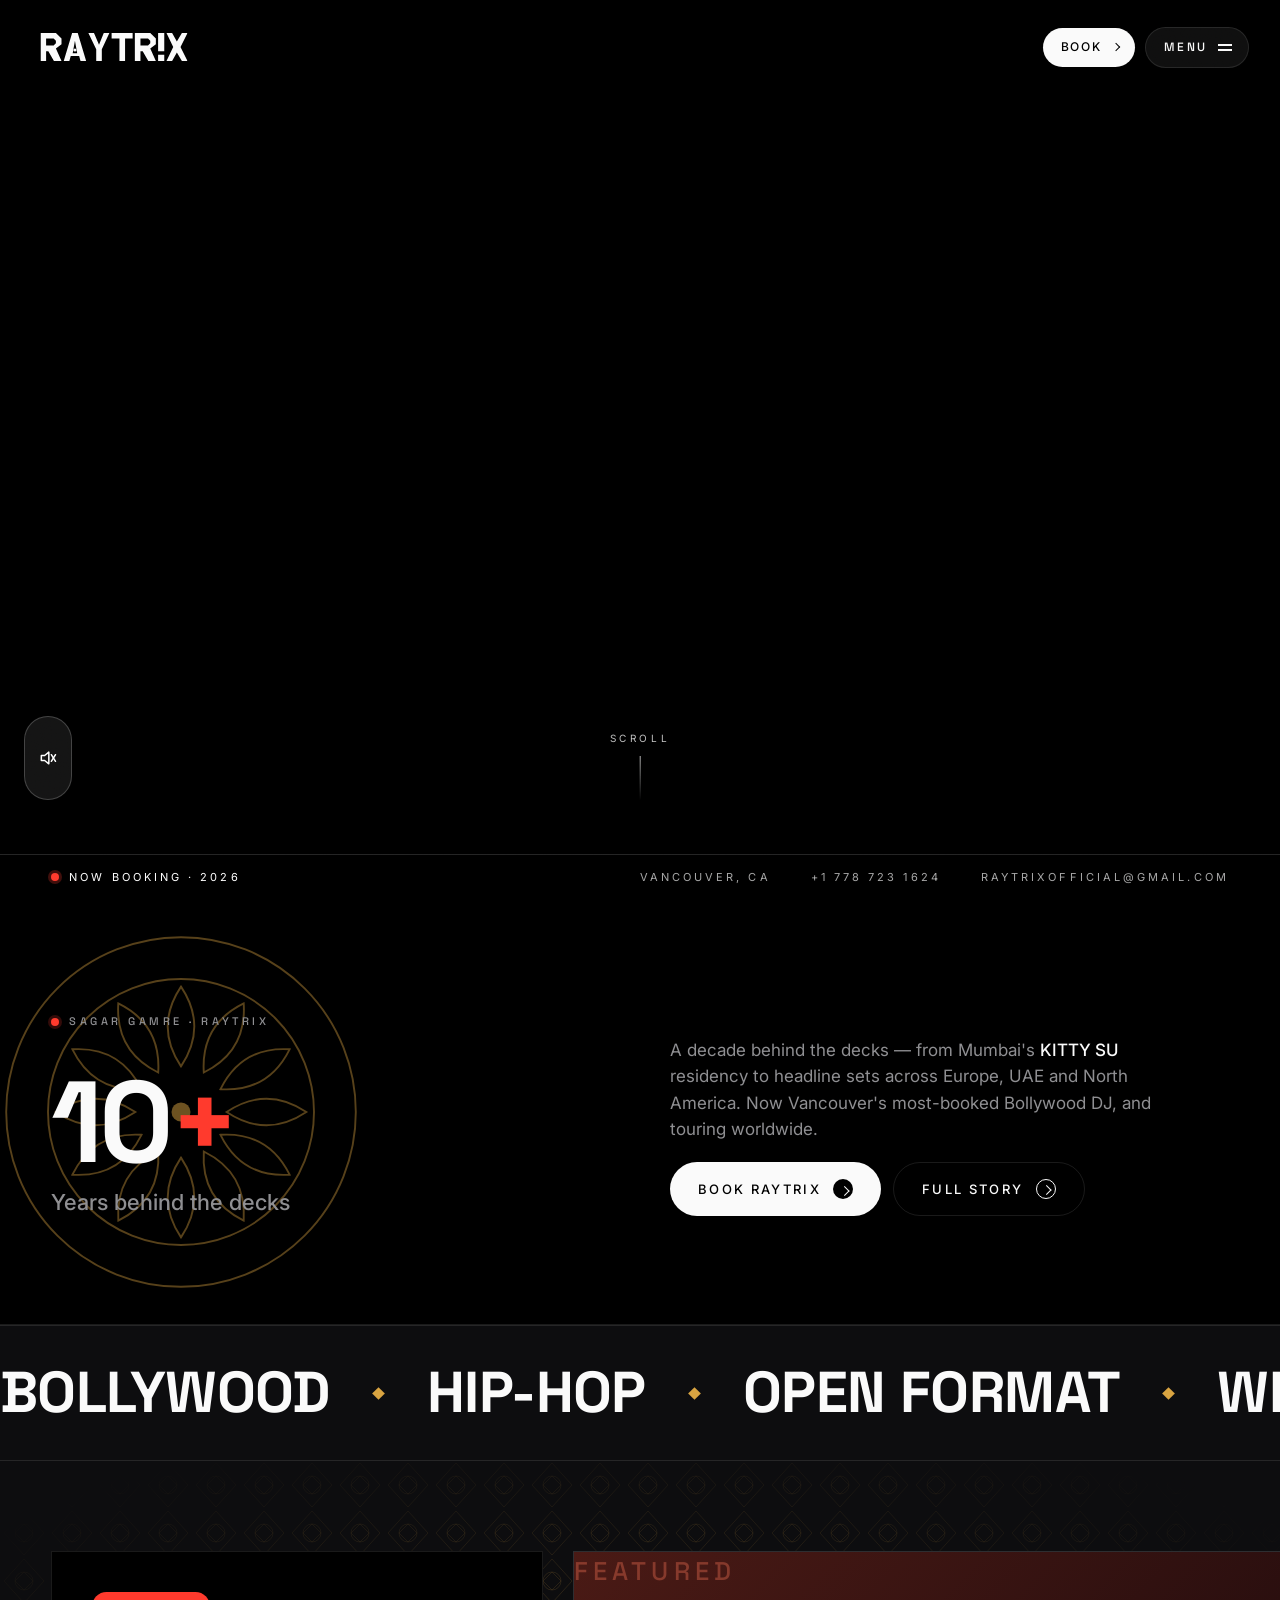
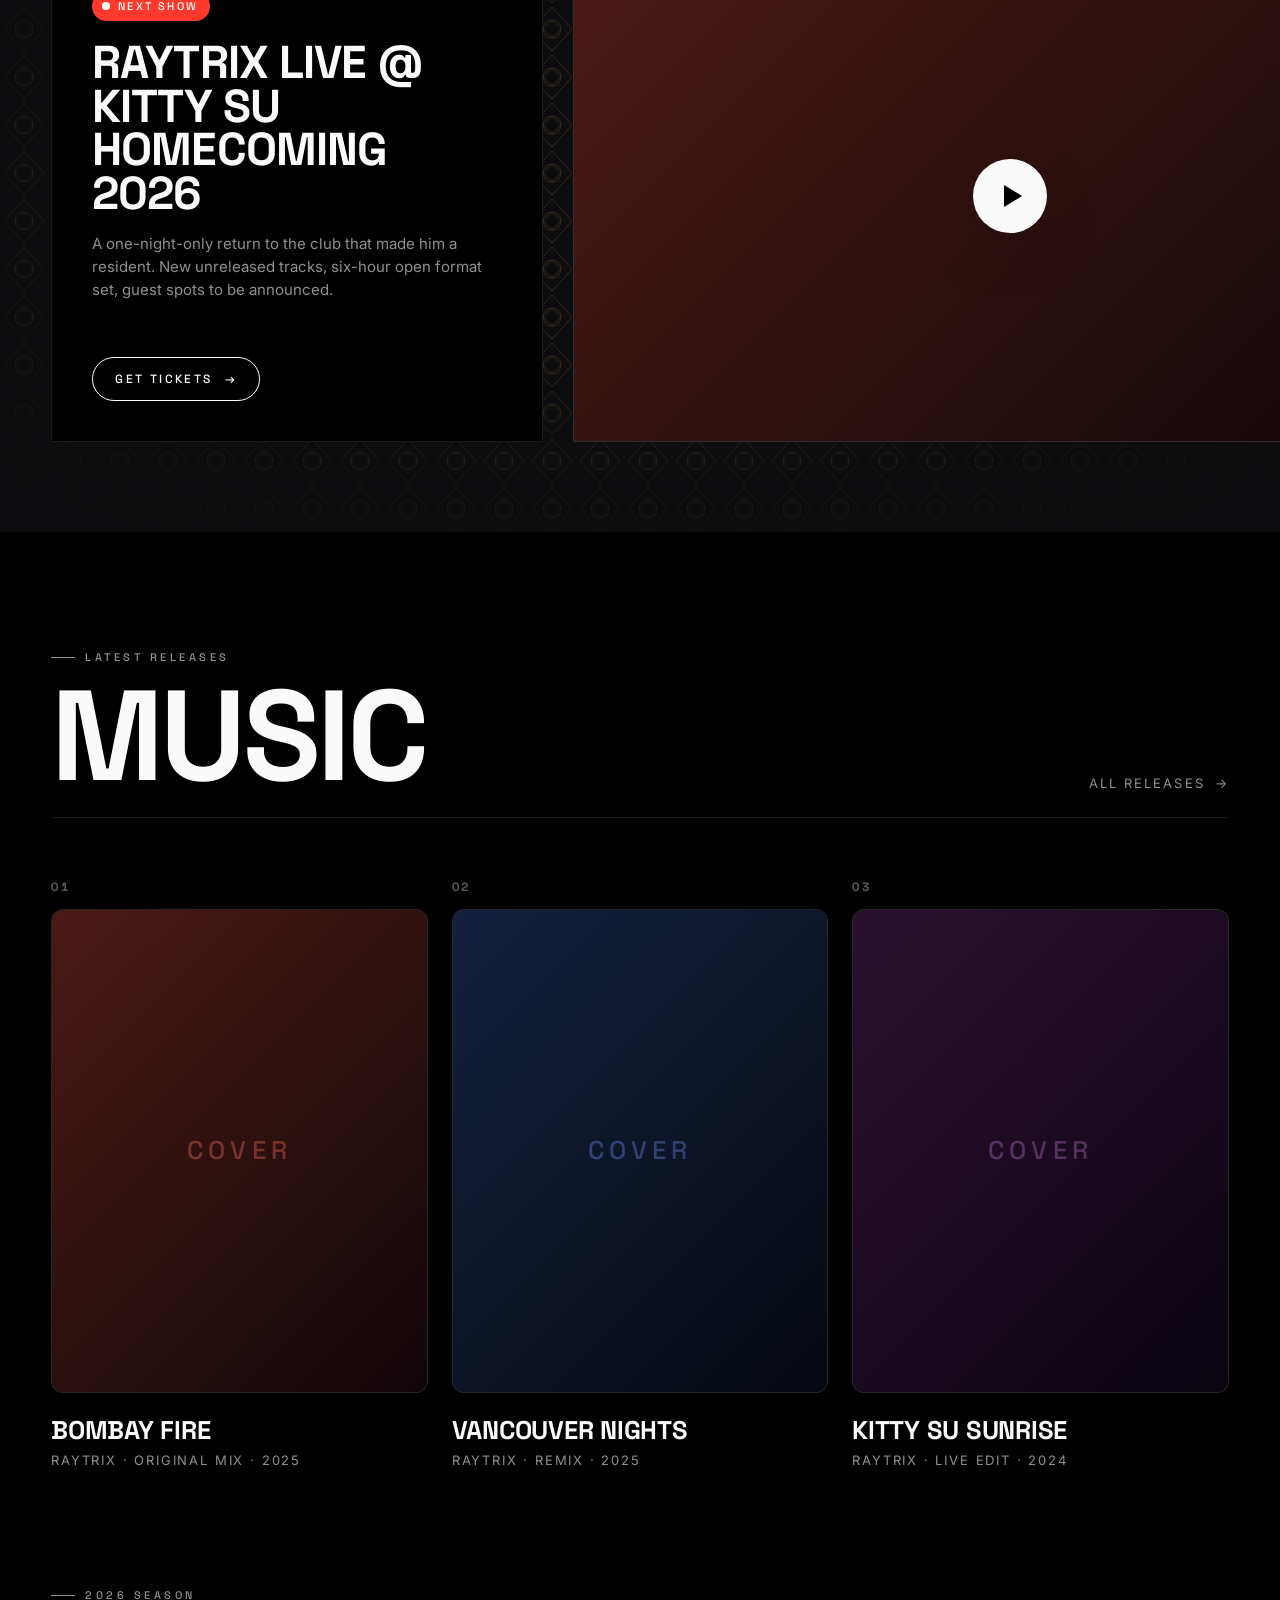
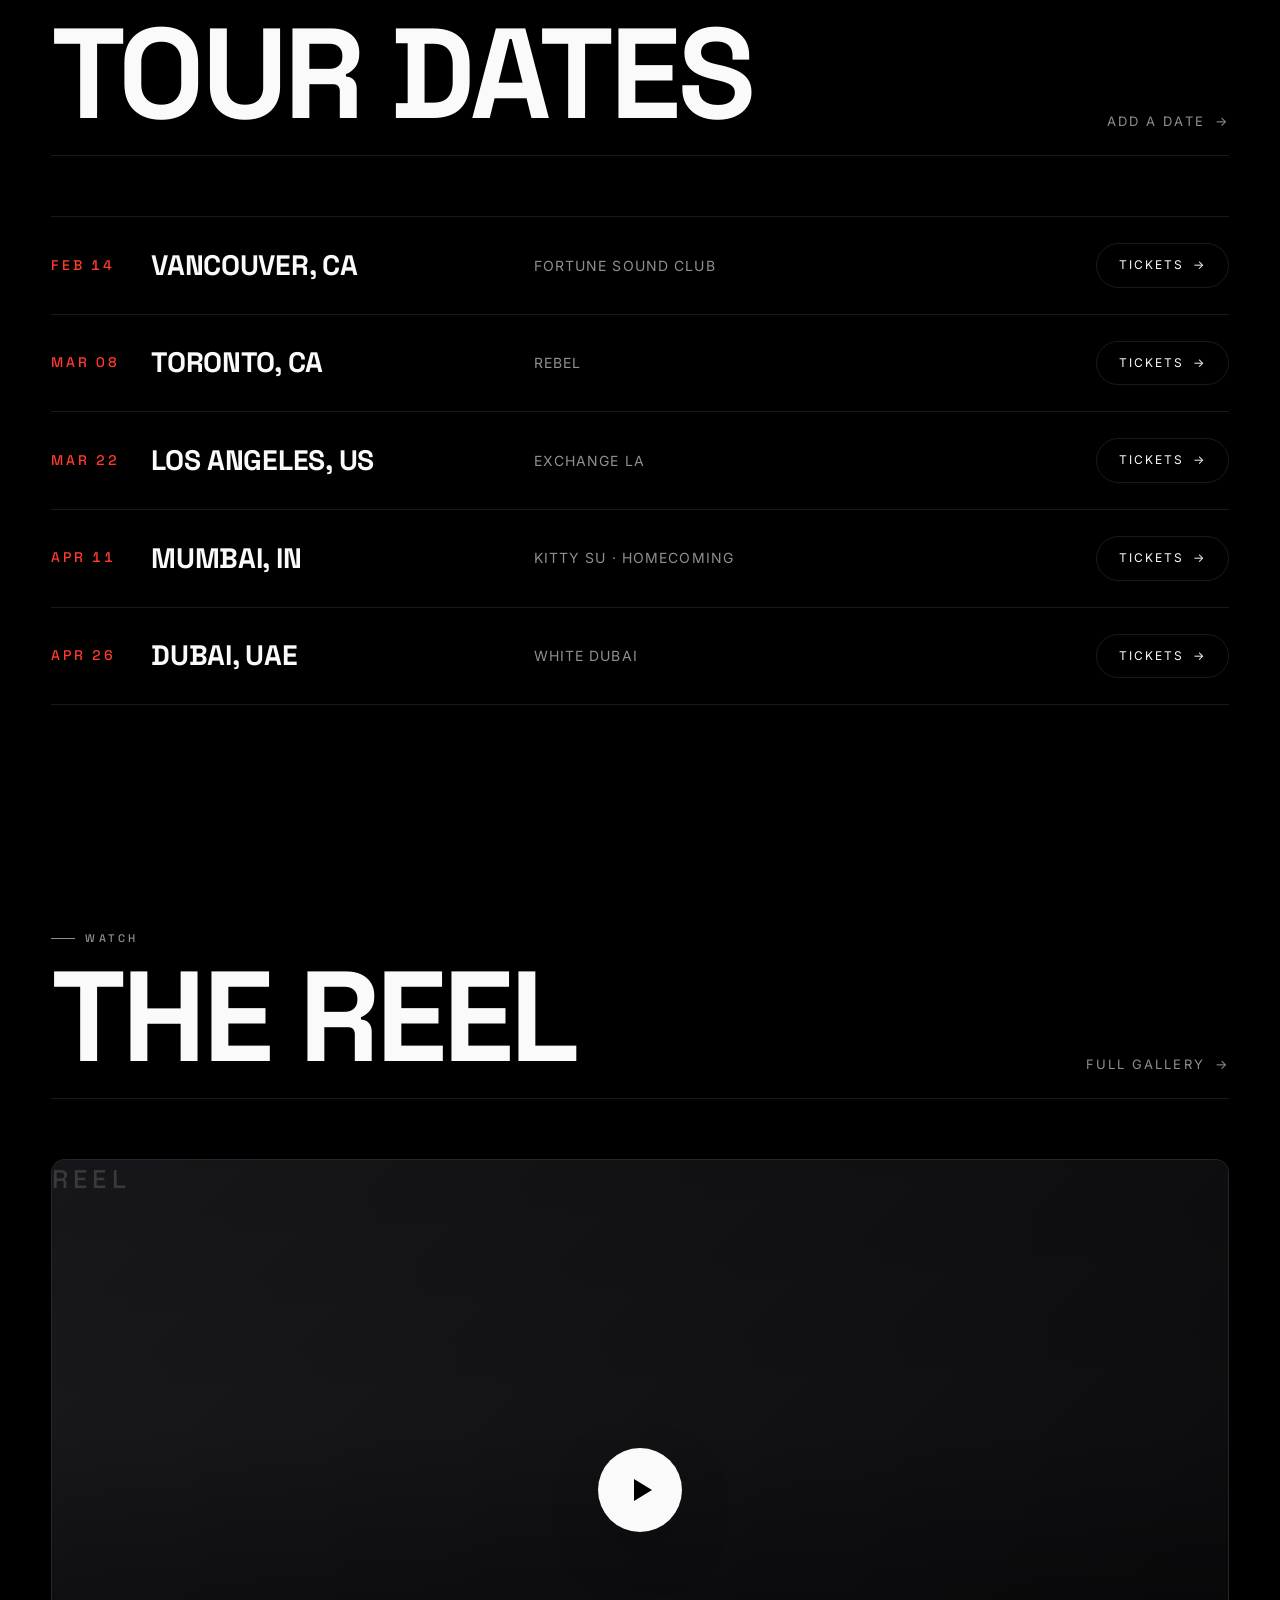
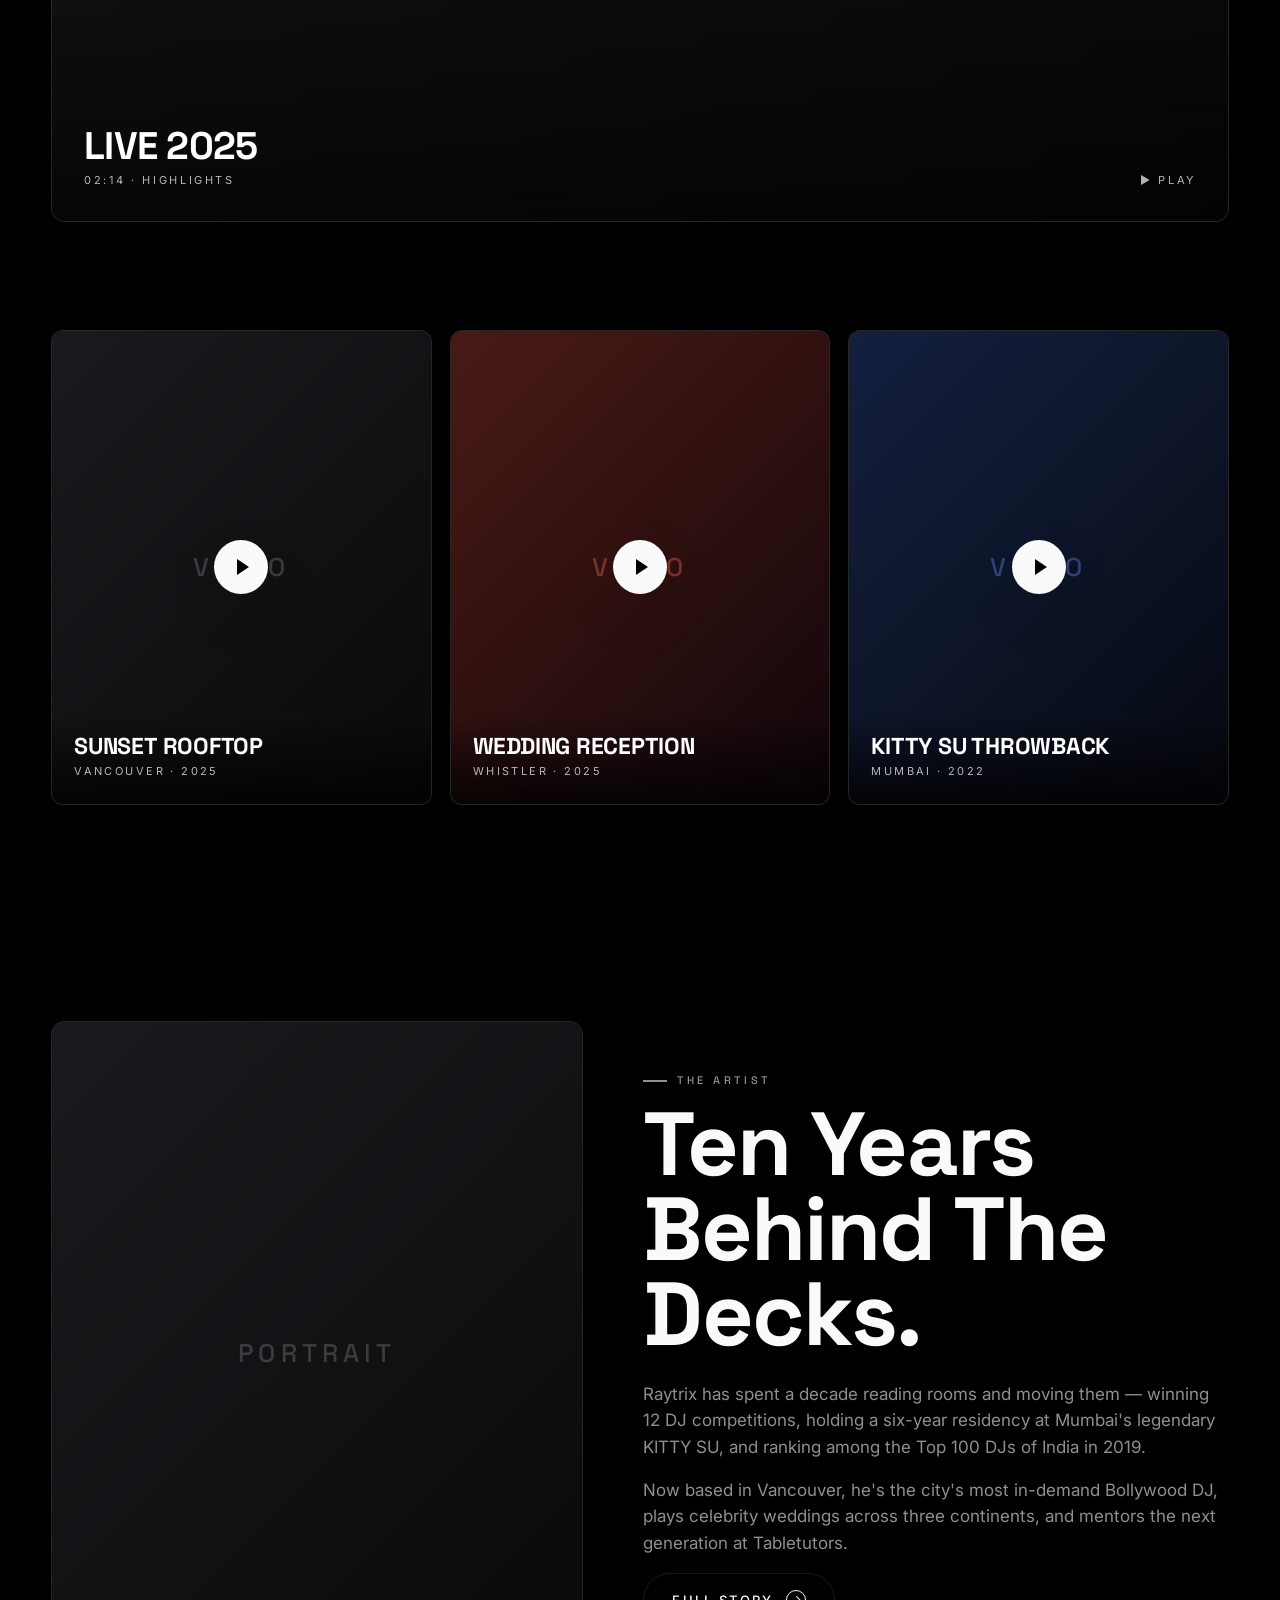
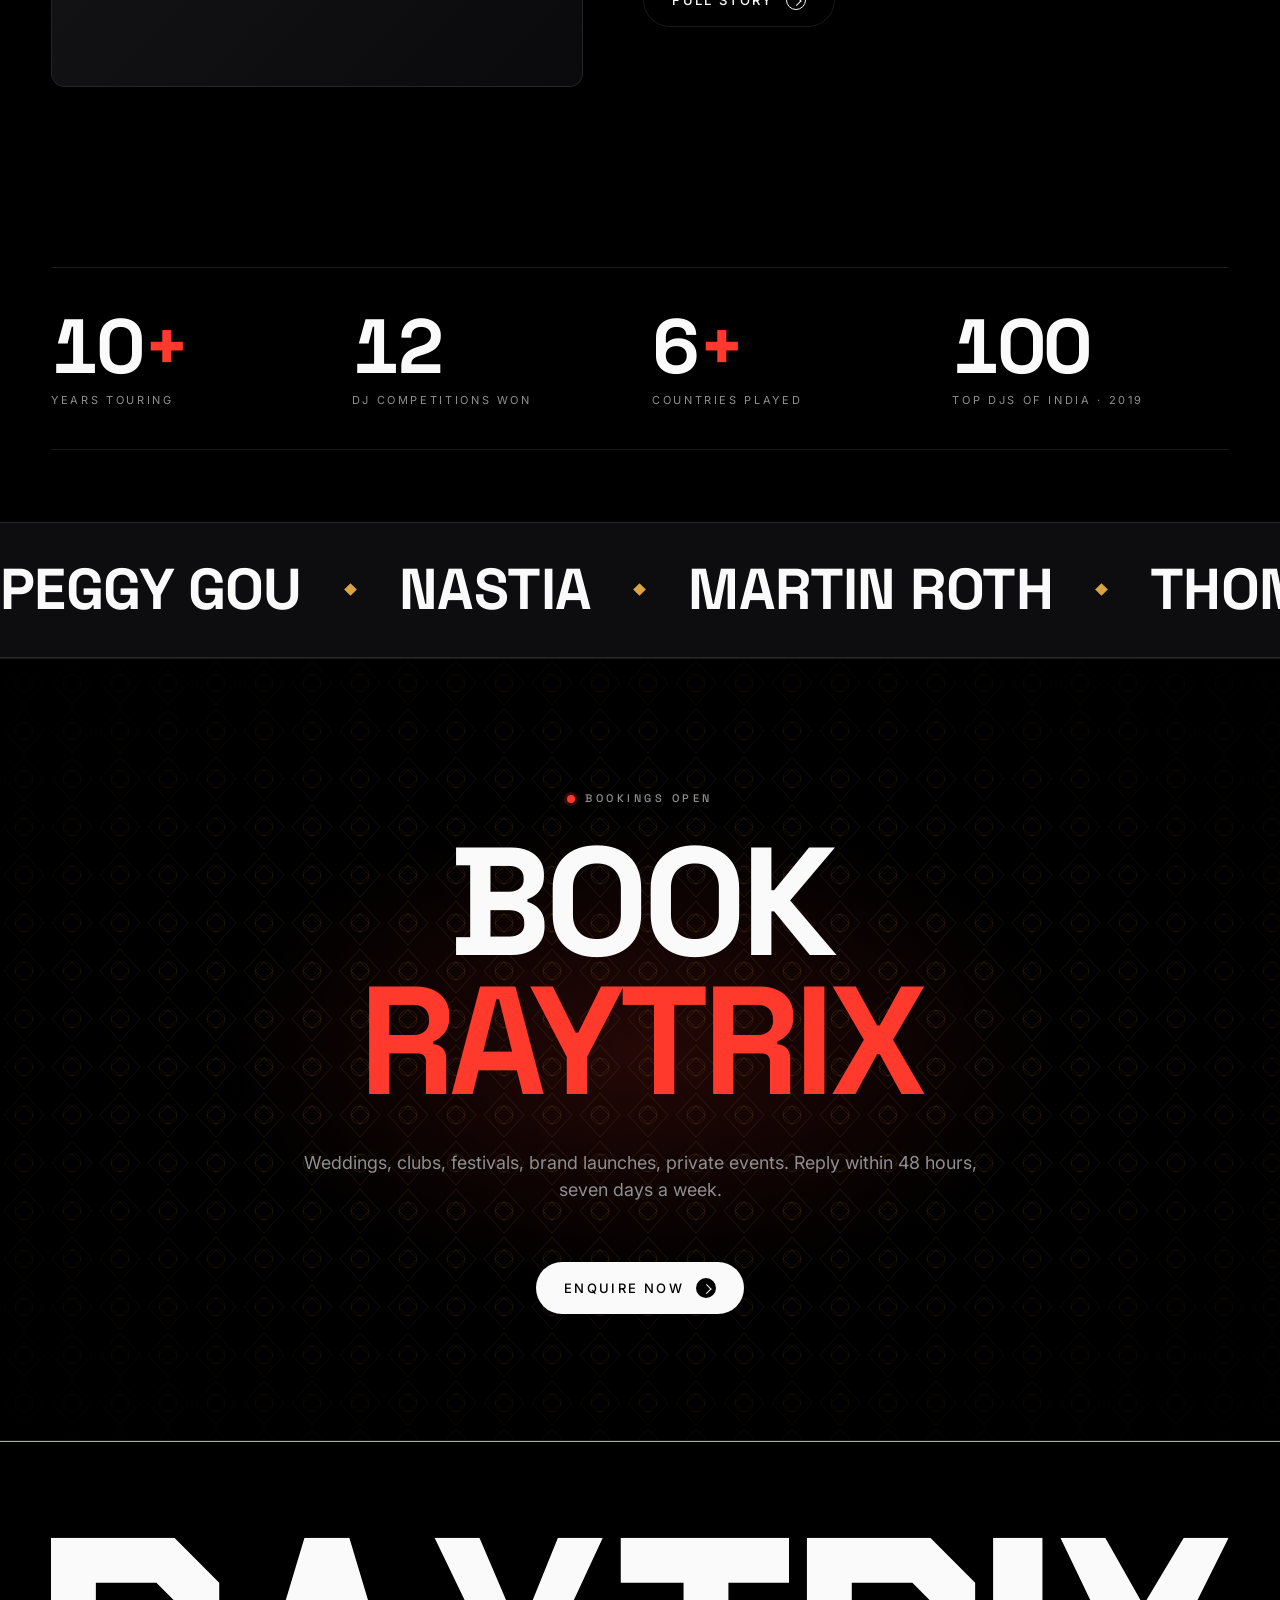
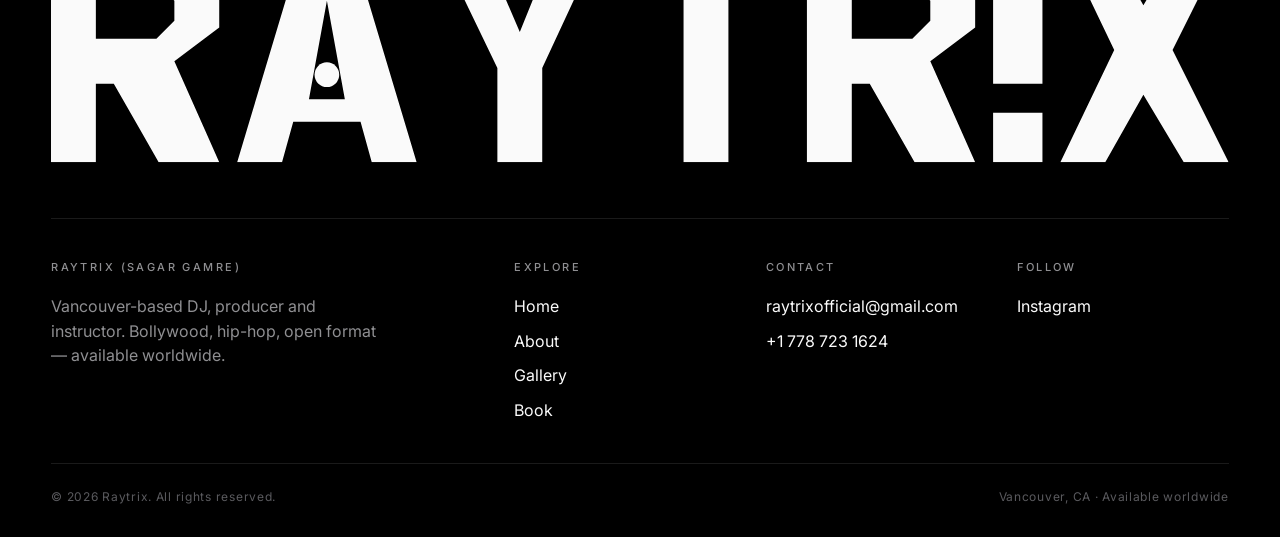
==== commit c9903130: "Remove hero wordmark overlay; make Indian design touches more primary - Remove the centered RAYTR!X " ====
--- a/index.html
+++ b/index.html
@@ -101,7 +101,7 @@
     </div>
     <div class="hero__scrim"></div>
 
-    <h1 class="hero__mark"><svg class="logo-mark logo-mark--hero" viewBox="0 0 525 100" aria-label="RAYTR!X"><use href="#raytrix-mark"/></svg></h1>
+    <h1 class="sr-only">RAYTR!X — Sagar Gamre, DJ &amp; Producer</h1>
 
     <button class="hero__sound" aria-label="Unmute" title="Sound">
       <svg viewBox="0 0 24 24" fill="none" stroke="currentColor" stroke-width="1.8" stroke-linecap="round" stroke-linejoin="round">
@@ -129,7 +129,7 @@
   <!-- INTRO BLOCK — first content after the video hero -->
   <section class="hero-intro">
     <div class="hero-intro__grid reveal-lines">
-      <div>
+      <div class="hero-intro__stat">
         <span class="eyebrow eyebrow--dot">Sagar Gamre · Raytrix</span>
         <h2 class="hero-intro__title mt-3">10<span class="accent">+</span><span class="hero-intro__title-sub">Years behind the decks</span></h2>
       </div>
--- a/assets/css/style.css
+++ b/assets/css/style.css
@@ -321,17 +321,9 @@
   pointer-events: none;
 }
 
-.hero__mark {
-  position: absolute; top: 44%; left: 50%; transform: translate(-50%,-50%);
-  z-index: 3;
-  color: #fff;
-  pointer-events: none;
-  filter: drop-shadow(0 20px 50px rgba(0,0,0,0.55));
-  animation: mark-in 1.4s var(--ease) both;
-}
-@keyframes mark-in {
-  from { opacity: 0; transform: translate(-50%,-45%) scale(0.96); }
-  to   { opacity: 1; transform: translate(-50%,-50%) scale(1); }
+.sr-only {
+  position: absolute; width: 1px; height: 1px; padding: 0; margin: -1px;
+  overflow: hidden; clip: rect(0,0,0,0); white-space: nowrap; border: 0;
 }
 
 .hero__sound {
@@ -384,7 +376,6 @@
 .hero__ticker .cols { display: flex; gap: 40px; }
 
 @media (max-width: 900px) {
-  .hero__mark { transform: translate(-50%,-50%) scale(0.82); }
   .hero__sound { width: 44px; height: 76px; bottom: 90px; left: 16px; }
   .hero__ticker .cols { display: none; }
 }
@@ -405,6 +396,28 @@
   overflow-wrap: break-word;
 }
 .hero-intro__title .accent { color: var(--accent); }
+.hero-intro__stat {
+  position: relative;
+  isolation: isolate;
+}
+.hero-intro__stat::before {
+  /* A lotus/mandala rosette — the same rotational-symmetry motif used in
+     rangoli and temple carving — sits behind the headline stat as a quiet
+     mark of the client's roots. */
+  content: "";
+  position: absolute; z-index: -1;
+  top: 50%; left: -60px; transform: translateY(-50%);
+  width: 380px; height: 380px;
+  max-width: 90vw; max-height: 90vw;
+  background-image: url("data:image/svg+xml;utf8,<svg xmlns='http://www.w3.org/2000/svg' viewBox='0 0 200 200'><g fill='none' stroke='rgba(217,164,65,0.4)' stroke-width='1'><circle cx='100' cy='100' r='92'/><circle cx='100' cy='100' r='70'/><path d='M100 34 Q114 55 100 76 Q86 55 100 34 Z'/><path d='M100 34 Q114 55 100 76 Q86 55 100 34 Z' transform='rotate(30 100 100)'/><path d='M100 34 Q114 55 100 76 Q86 55 100 34 Z' transform='rotate(60 100 100)'/><path d='M100 34 Q114 55 100 76 Q86 55 100 34 Z' transform='rotate(90 100 100)'/><path d='M100 34 Q114 55 100 76 Q86 55 100 34 Z' transform='rotate(120 100 100)'/><path d='M100 34 Q114 55 100 76 Q86 55 100 34 Z' transform='rotate(150 100 100)'/><path d='M100 34 Q114 55 100 76 Q86 55 100 34 Z' transform='rotate(180 100 100)'/><path d='M100 34 Q114 55 100 76 Q86 55 100 34 Z' transform='rotate(210 100 100)'/><path d='M100 34 Q114 55 100 76 Q86 55 100 34 Z' transform='rotate(240 100 100)'/><path d='M100 34 Q114 55 100 76 Q86 55 100 34 Z' transform='rotate(270 100 100)'/><path d='M100 34 Q114 55 100 76 Q86 55 100 34 Z' transform='rotate(300 100 100)'/><path d='M100 34 Q114 55 100 76 Q86 55 100 34 Z' transform='rotate(330 100 100)'/></g><circle cx='100' cy='100' r='5' fill='rgba(217,164,65,0.5)'/></svg>");
+  background-repeat: no-repeat;
+  background-size: contain;
+  animation: mandala-spin 90s linear infinite;
+  pointer-events: none;
+}
+@keyframes mandala-spin { to { transform: translateY(-50%) rotate(360deg); } }
+@media (prefers-reduced-motion: reduce) { .hero-intro__stat::before { animation: none; } }
+@media (max-width: 800px) { .hero-intro__stat::before { left: -20px; width: 280px; height: 280px; opacity: 0.7; } }
 .hero-intro__title-sub {
   display: block; font-family: var(--font-body); font-weight: 500;
   font-size: clamp(16px, 2vw, 22px); line-height: 1.3; letter-spacing: 0;
@@ -688,7 +701,7 @@
 .marquee { overflow: hidden; padding: 22px 0; border-block: 1px solid var(--line); background: var(--elev); }
 .marquee__track { display: flex; gap: 44px; width: max-content; animation: mscroll 44s linear infinite; font-family: var(--font-display); font-weight: 700; font-size: clamp(28px, 4.5vw, 60px); text-transform: uppercase; letter-spacing: -0.01em; align-items: center; }
 .marquee__track > * { display: inline-flex; align-items: center; gap: 44px; }
-.marquee__track .dot { width: 10px; height: 10px; border-radius: 50%; background: var(--accent); flex-shrink: 0; }
+.marquee__track .dot { width: 9px; height: 9px; background: var(--gold); transform: rotate(45deg); flex-shrink: 0; }
 .marquee--reverse .marquee__track { animation-direction: reverse; }
 @keyframes mscroll { to { transform: translateX(-50%); } }
 
@@ -781,19 +794,30 @@
 
 /* ---------- Big CTA block ---------- */
 .cta-block {
+  position: relative;
   padding: clamp(80px, 14vh, 180px) 0;
   text-align: center;
   border-top: 1px solid var(--line);
   border-bottom: 1px solid var(--line);
+  overflow: hidden;
+  isolation: isolate;
   background:
     radial-gradient(700px 400px at 50% 50%, rgba(255,58,45,0.14), transparent 60%),
     var(--bg);
 }
+.cta-block::before {
+  content: "";
+  position: absolute; inset: 0; z-index: -1; opacity: 0.4;
+  background-image: url("data:image/svg+xml;utf8,<svg xmlns='http://www.w3.org/2000/svg' width='48' height='48' viewBox='0 0 48 48'><g fill='none' stroke='rgba(217,164,65,0.3)' stroke-width='1'><path d='M24 2 L44 24 L24 46 L4 24 Z'/><circle cx='24' cy='24' r='9'/><path d='M24 15 L33 24 L24 33 L15 24 Z'/></g></svg>");
+  background-size: 48px 48px;
+  mask-image: radial-gradient(ellipse 80% 70% at 50% 50%, #000 30%, transparent 100%);
+  -webkit-mask-image: radial-gradient(ellipse 80% 70% at 50% 50%, #000 30%, transparent 100%);
+}
 .cta-block h2 { text-transform: uppercase; font-size: clamp(56px, 12vw, 200px); line-height: 0.9; letter-spacing: -0.04em; }
 .cta-block h2 .accent { color: var(--accent); }
 
 /* ---------- Footer ---------- */
-.footer { padding: 80px var(--pad) 30px; }
+.footer { position: relative; padding: 80px var(--pad) 30px; border-top: 1px solid var(--gold); }
 .footer__super { color: var(--fg); margin: 0 0 40px; }
 .footer__grid { display: grid; grid-template-columns: minmax(0, 2fr) minmax(0, 1fr) minmax(0, 1fr) minmax(0, 1fr); gap: 40px; padding-top: 40px; border-top: 1px solid var(--line); }
 .footer h5 { font-size: 11px; letter-spacing: 0.22em; text-transform: uppercase; color: var(--muted); margin: 0 0 18px; font-weight: 500; font-family: var(--font-body); }
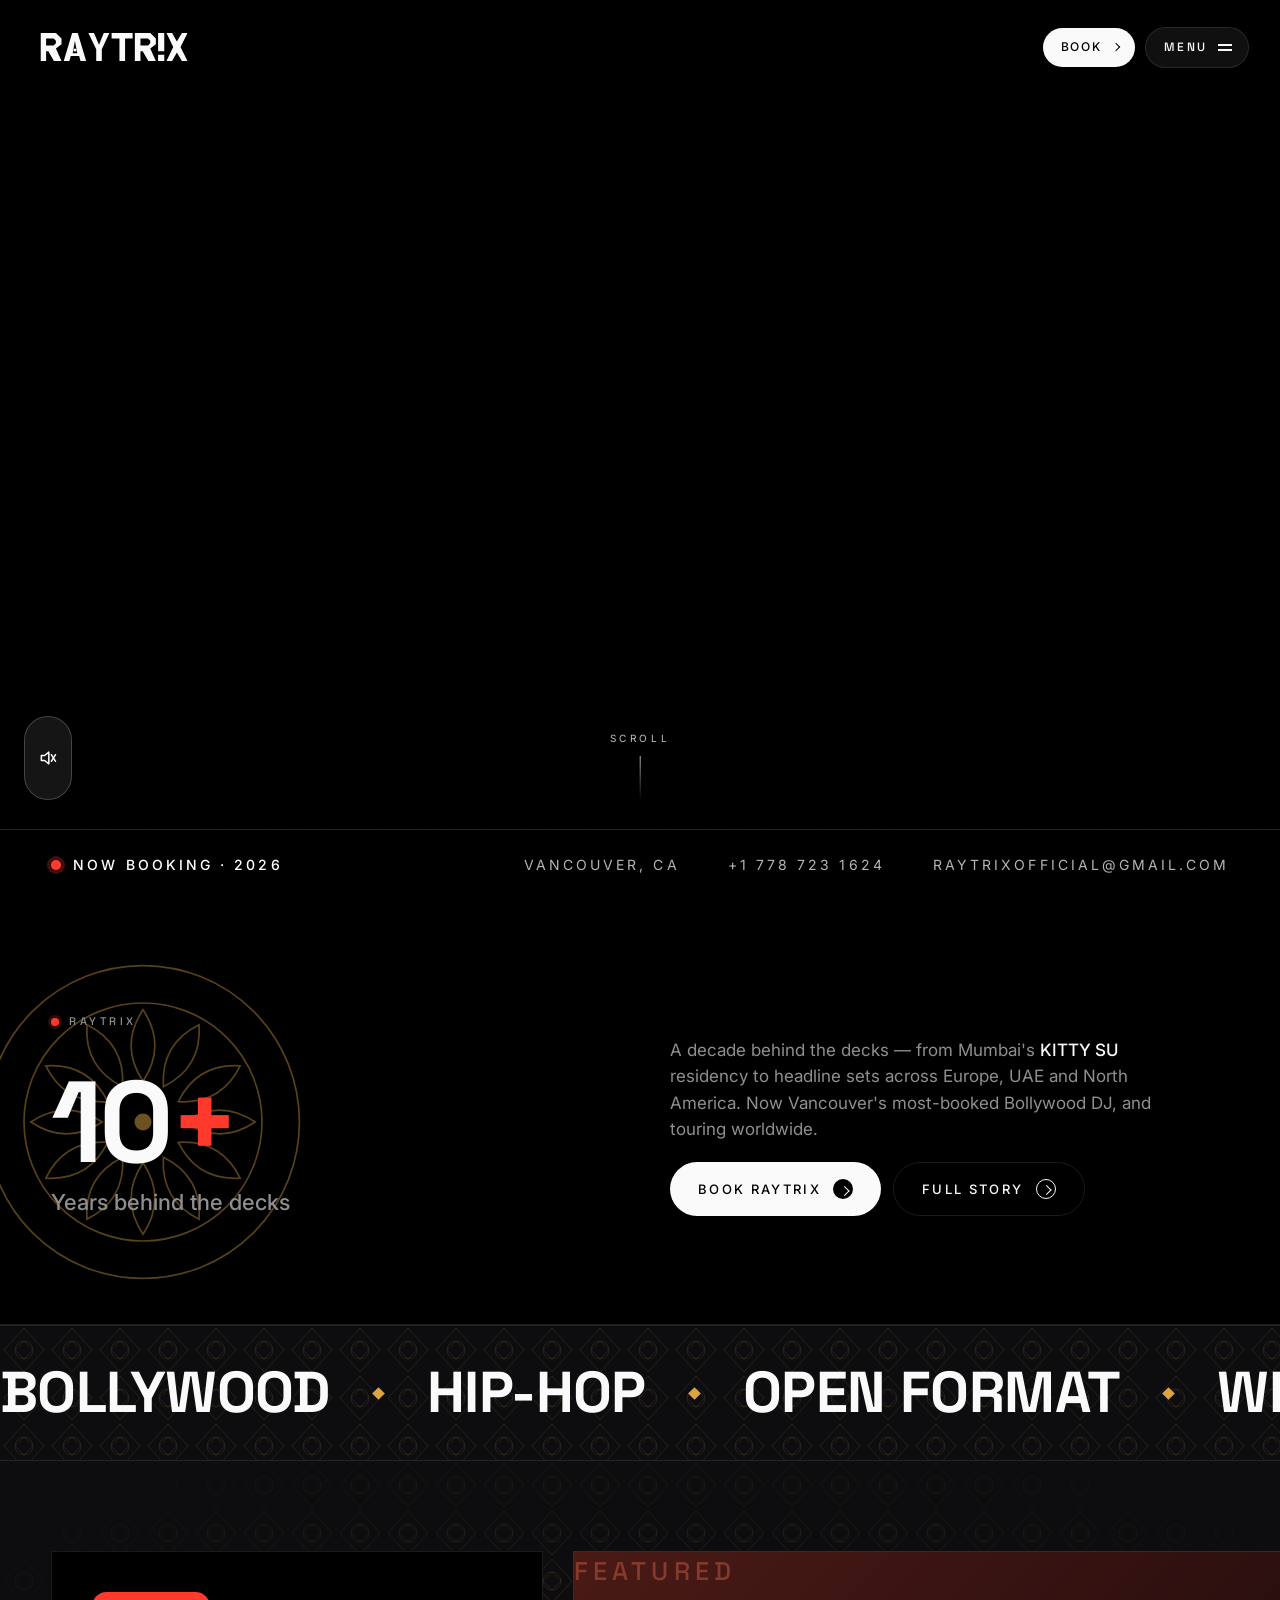
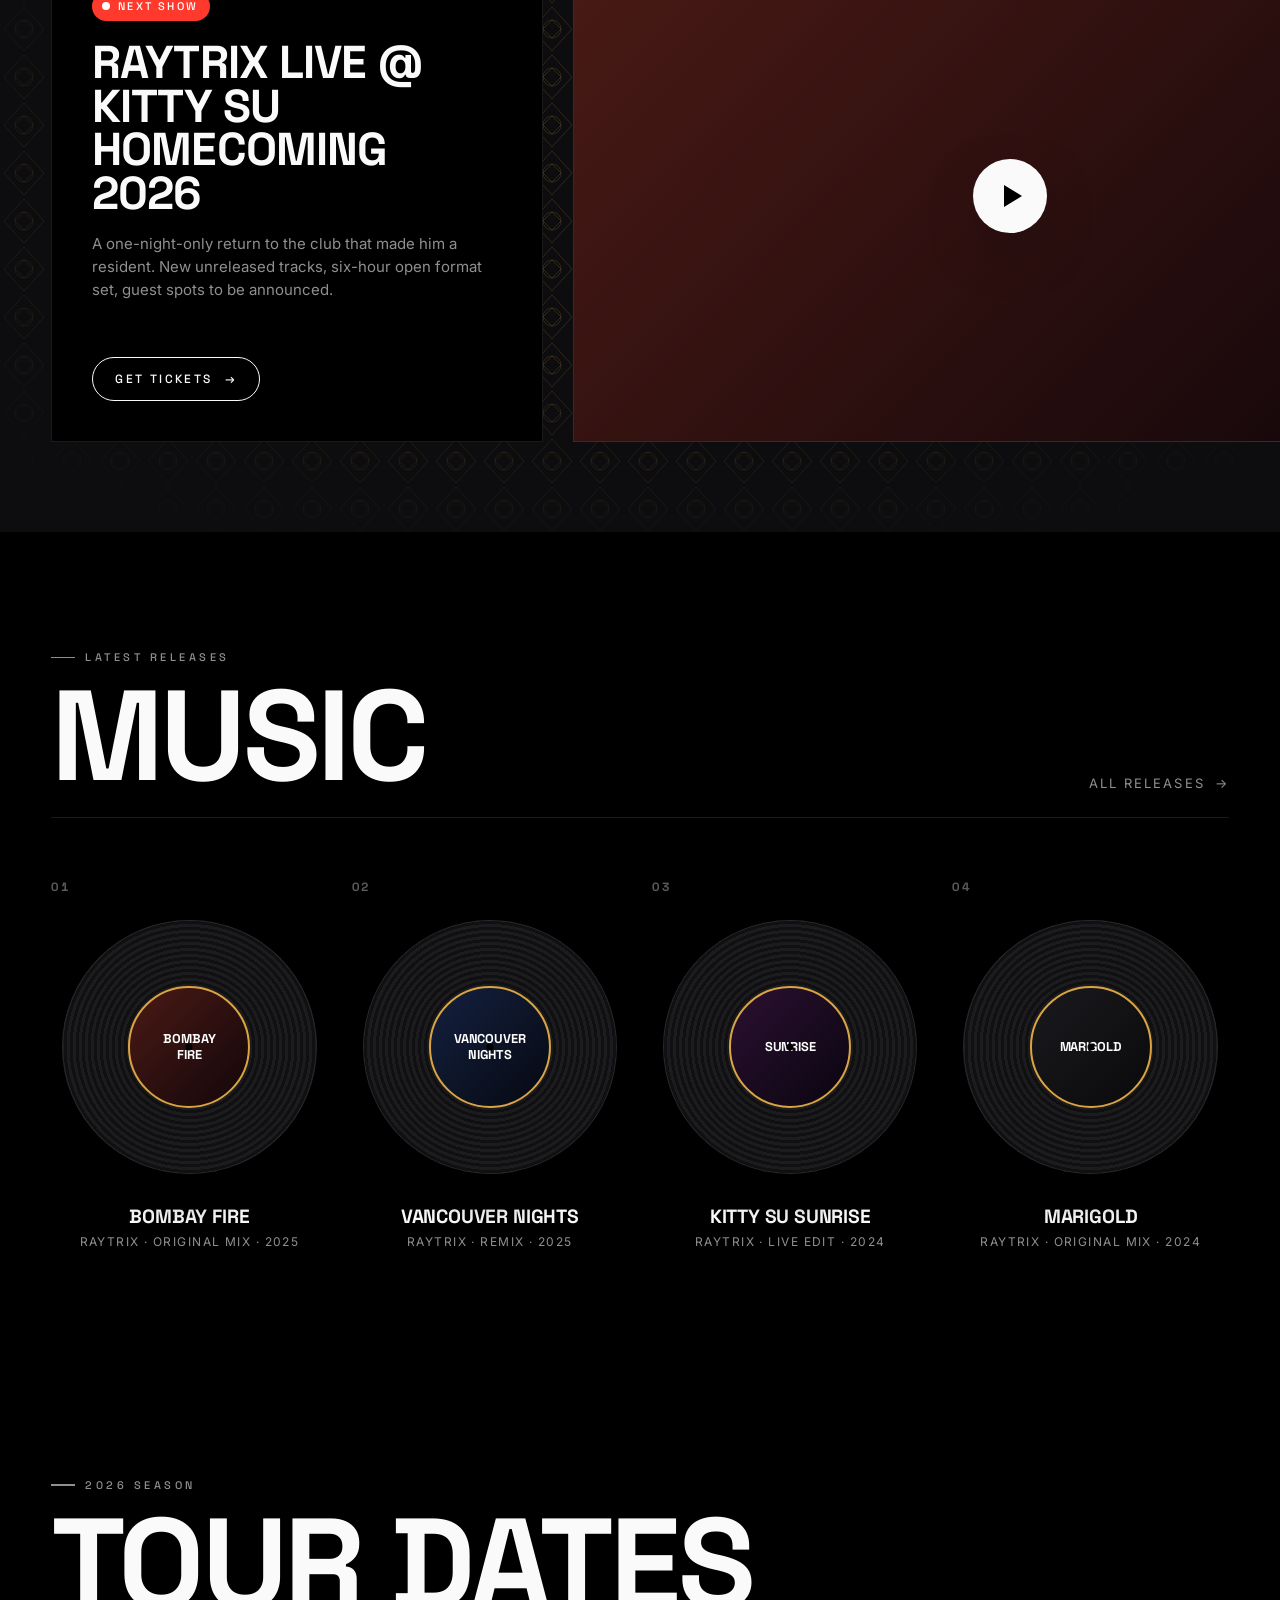
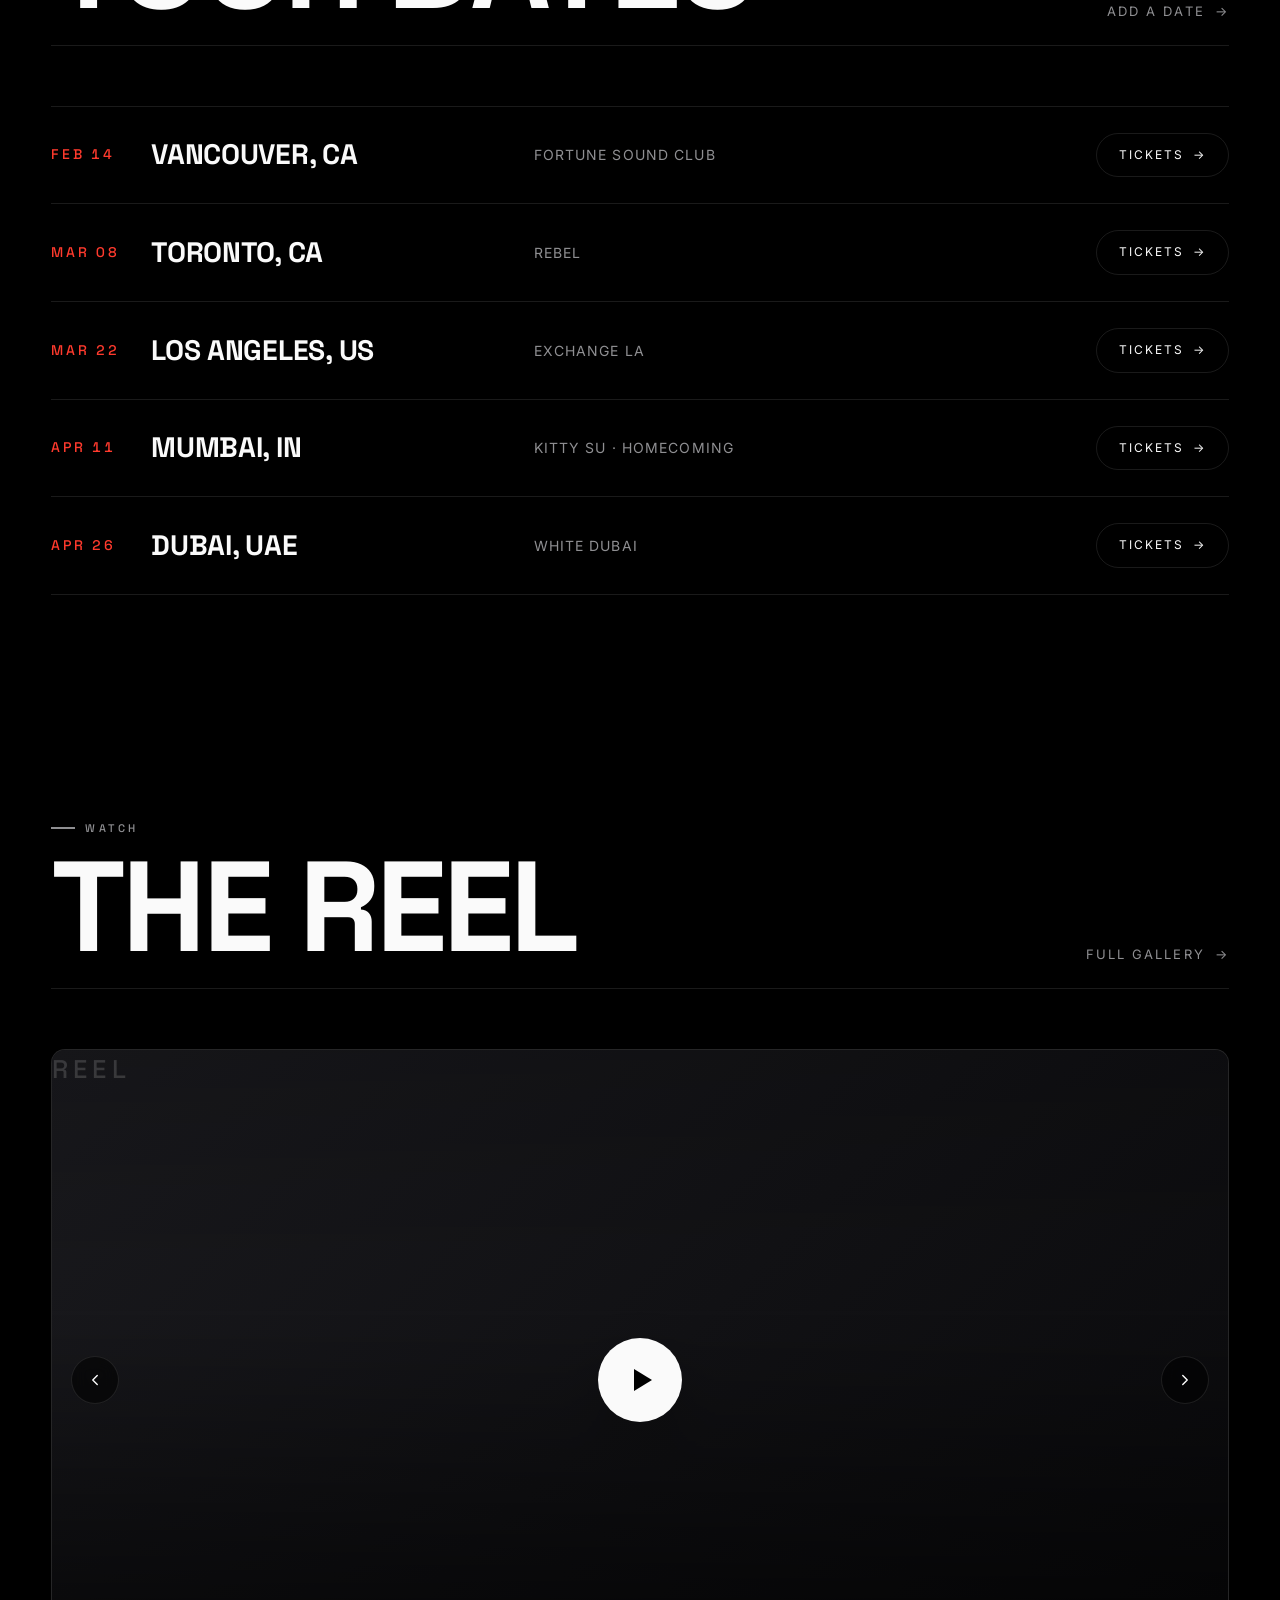
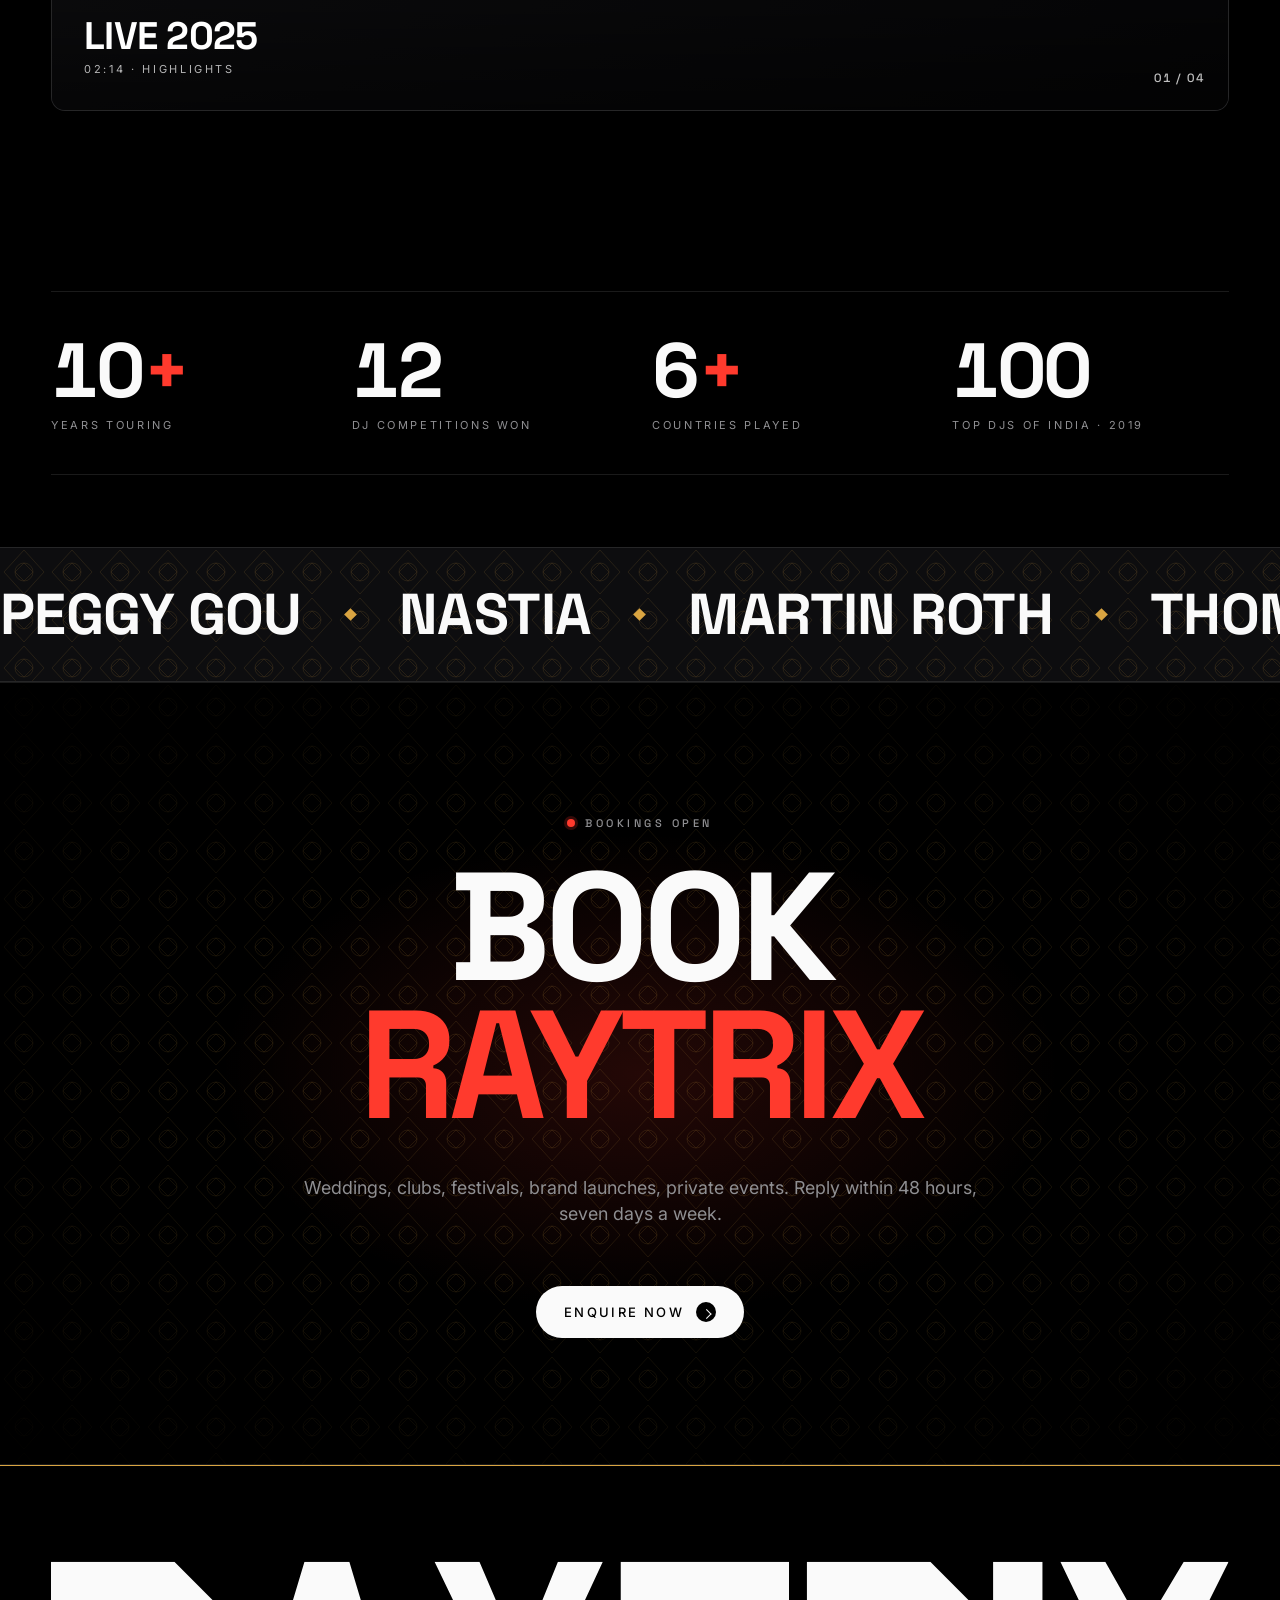
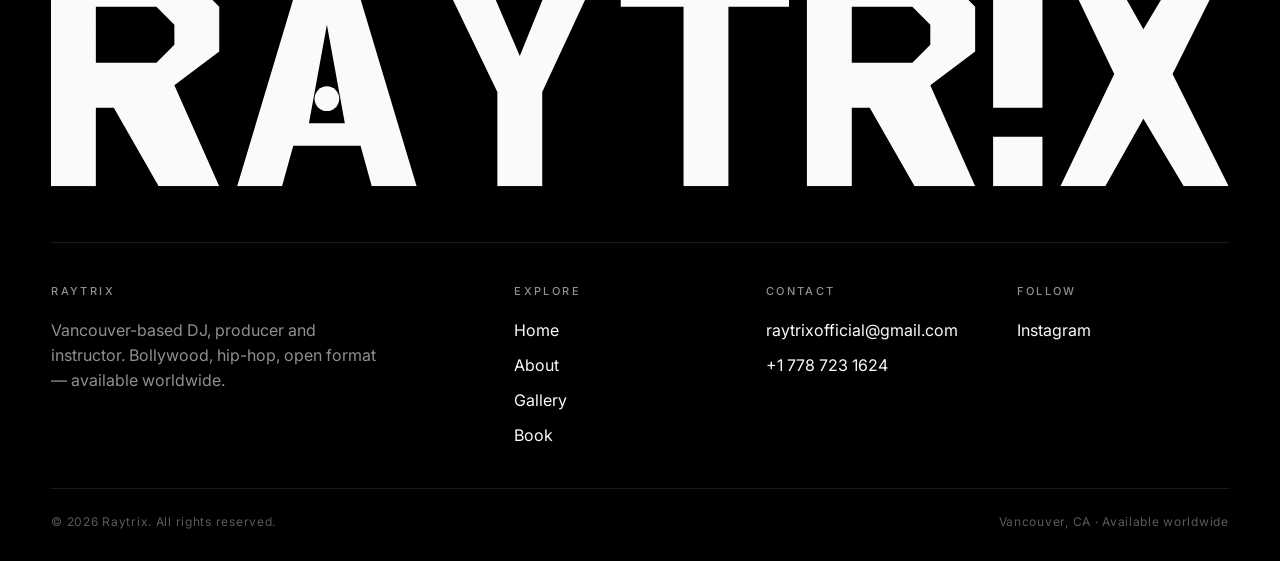
==== commit b932da21: "Simplify home page, fix mandala alignment, add vinyl music grid, jali everywhere Per client feedback" ====
--- a/index.html
+++ b/index.html
@@ -4,7 +4,7 @@
   <meta charset="utf-8" />
   <meta name="viewport" content="width=device-width, initial-scale=1" />
   <title>RAYTR!X — DJ / Producer / Instructor</title>
-  <meta name="description" content="Raytrix (Sagar Gamre) is an internationally-touring DJ and producer. Bollywood, hip-hop and open-format sets for clubs, festivals, weddings and celebrity events." />
+  <meta name="description" content="Raytrix is an internationally-touring DJ and producer. Bollywood, hip-hop and open-format sets for clubs, festivals, weddings and celebrity events." />
 
   <meta property="og:title" content="RAYTR!X — DJ / Producer / Instructor" />
   <meta property="og:description" content="Bollywood, hip-hop, open format. Vancouver-based, available worldwide." />
@@ -101,7 +101,7 @@
     </div>
     <div class="hero__scrim"></div>
 
-    <h1 class="sr-only">RAYTR!X — Sagar Gamre, DJ &amp; Producer</h1>
+    <h1 class="sr-only">RAYTR!X — DJ &amp; Producer</h1>
 
     <button class="hero__sound" aria-label="Unmute" title="Sound">
       <svg viewBox="0 0 24 24" fill="none" stroke="currentColor" stroke-width="1.8" stroke-linecap="round" stroke-linejoin="round">
@@ -130,8 +130,8 @@
   <section class="hero-intro">
     <div class="hero-intro__grid reveal-lines">
       <div class="hero-intro__stat">
-        <span class="eyebrow eyebrow--dot">Sagar Gamre · Raytrix</span>
-        <h2 class="hero-intro__title mt-3">10<span class="accent">+</span><span class="hero-intro__title-sub">Years behind the decks</span></h2>
+        <span class="eyebrow eyebrow--dot">Raytrix</span>
+        <h2 class="hero-intro__title mt-3"><span class="hero-intro__num">10<span class="accent">+</span></span><span class="hero-intro__title-sub">Years behind the decks</span></h2>
       </div>
       <div>
         <p class="hero-intro__meta">A decade behind the decks — from Mumbai's <strong>KITTY SU</strong> residency to headline sets across Europe, UAE and North America. Now Vancouver's most-booked Bollywood DJ, and touring worldwide.</p>
@@ -185,8 +185,9 @@
         <article class="music-card">
           <span class="music-card__num">01</span>
           <a href="#" class="music-card__art">
-            <div class="music-card__vinyl"></div>
-            <div class="music-card__cover"><div class="tile tile--r" style="--r: 1/1;">Cover</div></div>
+            <div class="music-card__disc">
+              <div class="music-card__label music-card__label--r"><span>Bombay Fire</span></div>
+            </div>
             <span class="music-card__play" aria-hidden="true"></span>
           </a>
           <h3 class="music-card__title">Bombay Fire</h3>
@@ -195,8 +196,9 @@
         <article class="music-card">
           <span class="music-card__num">02</span>
           <a href="#" class="music-card__art">
-            <div class="music-card__vinyl"></div>
-            <div class="music-card__cover"><div class="tile tile--b" style="--r: 1/1;">Cover</div></div>
+            <div class="music-card__disc">
+              <div class="music-card__label music-card__label--b"><span>Vancouver Nights</span></div>
+            </div>
             <span class="music-card__play" aria-hidden="true"></span>
           </a>
           <h3 class="music-card__title">Vancouver Nights</h3>
@@ -205,12 +207,24 @@
         <article class="music-card">
           <span class="music-card__num">03</span>
           <a href="#" class="music-card__art">
-            <div class="music-card__vinyl"></div>
-            <div class="music-card__cover"><div class="tile tile--v" style="--r: 1/1;">Cover</div></div>
+            <div class="music-card__disc">
+              <div class="music-card__label music-card__label--v"><span>Sunrise</span></div>
+            </div>
             <span class="music-card__play" aria-hidden="true"></span>
           </a>
           <h3 class="music-card__title">KITTY SU Sunrise</h3>
           <div class="music-card__meta">Raytrix · Live Edit · 2024</div>
+        </article>
+        <article class="music-card">
+          <span class="music-card__num">04</span>
+          <a href="#" class="music-card__art">
+            <div class="music-card__disc">
+              <div class="music-card__label music-card__label--n"><span>Marigold</span></div>
+            </div>
+            <span class="music-card__play" aria-hidden="true"></span>
+          </a>
+          <h3 class="music-card__title">Marigold</h3>
+          <div class="music-card__meta">Raytrix · Original Mix · 2024</div>
         </article>
       </div>
     </div>
@@ -273,55 +287,56 @@
         <a href="gallery.html" class="more">Full gallery</a>
       </div>
 
-      <div class="reel reveal" data-video="assets/video/reel.mp4">
-        <div class="tile tile--n" style="--r: 16/9; height:100%; width:100%;">Reel</div>
-        <button class="play-btn" aria-label="Play reel"></button>
-        <div class="reel__overlay">
-          <div>
-            <div class="reel__title">Live 2025</div>
-            <span class="reel__meta">02:14 · Highlights</span>
+      <div class="slider reveal">
+        <div class="slider__track">
+          <div class="reel slider__slide is-active" data-video="assets/video/reel.mp4">
+            <div class="tile tile--n" style="--r: 16/9; height:100%; width:100%;">Reel</div>
+            <button class="play-btn" aria-label="Play"></button>
+            <div class="reel__overlay">
+              <div>
+                <div class="reel__title">Live 2025</div>
+                <span class="reel__meta">02:14 · Highlights</span>
+              </div>
+            </div>
           </div>
-          <span class="reel__meta">▶ Play</span>
-        </div>
-      </div>
-    </div>
-  </section>
-
-  <!-- PERFORMANCE VIDEOS -->
-  <section class="section" style="padding-top: 0;">
-    <div class="container">
-      <div class="video-grid reveal-lines">
-        <article class="video-card">
-          <div class="tile tile--n" style="--r: 4/5;">Video</div>
-          <button class="play-btn play-btn--sm" aria-label="Play"></button>
-          <div class="video-card__body"><h3>Sunset Rooftop</h3><span class="meta">Vancouver · 2025</span></div>
-        </article>
-        <article class="video-card" data-video="assets/video/wedding.mp4">
-          <div class="tile tile--r" style="--r: 4/5;">Video</div>
-          <button class="play-btn play-btn--sm" aria-label="Play"></button>
-          <div class="video-card__body"><h3>Wedding Reception</h3><span class="meta">Whistler · 2025</span></div>
-        </article>
-        <article class="video-card" data-video="assets/video/kittysu.mp4">
-          <div class="tile tile--b" style="--r: 4/5;">Video</div>
-          <button class="play-btn play-btn--sm" aria-label="Play"></button>
-          <div class="video-card__body"><h3>KITTY SU Throwback</h3><span class="meta">Mumbai · 2022</span></div>
-        </article>
-      </div>
-    </div>
-  </section>
-
-  <!-- ABOUT TEASER -->
-  <section class="section">
-    <div class="container">
-      <div class="split">
-        <div class="split__media reveal"><div class="tile tile--n" style="--r: 4/5;">Portrait</div></div>
-        <div class="body reveal-lines">
-          <span class="eyebrow">The Artist</span>
-          <h2 class="h-lg mt-1">Ten Years<br>Behind The Decks.</h2>
-          <p class="mt-2">Raytrix has spent a decade reading rooms and moving them — winning 12 DJ competitions, holding a six-year residency at Mumbai's legendary KITTY SU, and ranking among the Top 100 DJs of India in 2019.</p>
-          <p>Now based in Vancouver, he's the city's most in-demand Bollywood DJ, plays celebrity weddings across three continents, and mentors the next generation at Tabletutors.</p>
-          <p class="mt-3"><a href="about.html" class="btn btn--ghost">Full story <span class="arr"></span></a></p>
-        </div>
+          <div class="reel slider__slide">
+            <div class="tile tile--n" style="--r: 16/9; height:100%; width:100%;">Video</div>
+            <button class="play-btn" aria-label="Play"></button>
+            <div class="reel__overlay">
+              <div>
+                <div class="reel__title">Sunset Rooftop</div>
+                <span class="reel__meta">Vancouver · 2025</span>
+              </div>
+            </div>
+          </div>
+          <div class="reel slider__slide" data-video="assets/video/wedding.mp4">
+            <div class="tile tile--r" style="--r: 16/9; height:100%; width:100%;">Video</div>
+            <button class="play-btn" aria-label="Play"></button>
+            <div class="reel__overlay">
+              <div>
+                <div class="reel__title">Wedding Reception</div>
+                <span class="reel__meta">Whistler · 2025</span>
+              </div>
+            </div>
+          </div>
+          <div class="reel slider__slide" data-video="assets/video/kittysu.mp4">
+            <div class="tile tile--b" style="--r: 16/9; height:100%; width:100%;">Video</div>
+            <button class="play-btn" aria-label="Play"></button>
+            <div class="reel__overlay">
+              <div>
+                <div class="reel__title">KITTY SU Throwback</div>
+                <span class="reel__meta">Mumbai · 2022</span>
+              </div>
+            </div>
+          </div>
+        </div>
+        <button class="slider__arrow slider__arrow--prev" aria-label="Previous video">
+          <svg viewBox="0 0 24 24" fill="none" stroke="currentColor" stroke-width="1.8" stroke-linecap="round" stroke-linejoin="round"><path d="M15 6 L9 12 L15 18"/></svg>
+        </button>
+        <button class="slider__arrow slider__arrow--next" aria-label="Next video">
+          <svg viewBox="0 0 24 24" fill="none" stroke="currentColor" stroke-width="1.8" stroke-linecap="round" stroke-linejoin="round"><path d="M9 6 L15 12 L9 18"/></svg>
+        </button>
+        <div class="slider__counter"><span class="slider__counter-current">01</span> / 04</div>
       </div>
     </div>
   </section>
@@ -361,7 +376,7 @@
     <div class="footer__super" aria-hidden="true"><svg class="logo-mark logo-mark--footer" viewBox="0 0 525 100"><use href="#raytrix-mark"/></svg></div>
     <div class="footer__grid">
       <div class="footer__intro">
-        <h5>Raytrix (Sagar Gamre)</h5>
+        <h5>Raytrix</h5>
         <p>Vancouver-based DJ, producer and instructor. Bollywood, hip-hop, open format — available worldwide.</p>
       </div>
       <div>
--- a/assets/css/style.css
+++ b/assets/css/style.css
@@ -37,7 +37,12 @@
 body {
   margin: 0;
   max-width: 100%;
-  background: var(--bg);
+  background-color: var(--bg);
+  /* Jali lattice — carried through the whole site as a faint texture
+     instead of flat black, so the Indian motif isn't confined to a
+     couple of accent sections. */
+  background-image: url("data:image/svg+xml;utf8,<svg xmlns='http://www.w3.org/2000/svg' width='48' height='48' viewBox='0 0 48 48'><g fill='none' stroke='rgba(217,164,65,0.09)' stroke-width='1'><path d='M24 2 L44 24 L24 46 L4 24 Z'/><circle cx='24' cy='24' r='9'/><path d='M24 15 L33 24 L24 33 L15 24 Z'/></g></svg>");
+  background-attachment: fixed;
   color: var(--fg);
   font-family: var(--font-body);
   font-size: 16px;
@@ -182,7 +187,8 @@
 /* ---------- Full-screen menu (Skrillex style: photo + roman numeral list) ---------- */
 .menu-overlay {
   position: fixed; inset: 0; z-index: 45;
-  background: var(--bg);
+  background-color: var(--bg);
+  background-image: url("data:image/svg+xml;utf8,<svg xmlns='http://www.w3.org/2000/svg' width='48' height='48' viewBox='0 0 48 48'><g fill='none' stroke='rgba(217,164,65,0.09)' stroke-width='1'><path d='M24 2 L44 24 L24 46 L4 24 Z'/><circle cx='24' cy='24' r='9'/><path d='M24 15 L33 24 L24 33 L15 24 Z'/></g></svg>");
   display: grid;
   grid-template-columns: minmax(0, 1fr) minmax(0, 1.2fr);
   padding: 100px var(--pad) 80px;
@@ -362,18 +368,18 @@
 
 .hero__ticker {
   position: absolute; left: 0; right: 0; bottom: 0; z-index: 5;
-  padding: 14px var(--pad);
+  padding: 24px var(--pad);
   border-top: 1px solid rgba(255,255,255,0.14);
-  background: rgba(0,0,0,0.5);
+  background: rgba(0,0,0,0.55);
   backdrop-filter: blur(10px);
   -webkit-backdrop-filter: blur(10px);
   display: flex; justify-content: space-between; align-items: center;
-  font-size: 11px; letter-spacing: 0.28em; text-transform: uppercase;
-  color: rgba(255,255,255,0.65);
-}
-.hero__ticker .live { color: #fff; display: inline-flex; align-items: center; gap: 10px; }
-.hero__ticker .live::before { content: ""; width: 8px; height: 8px; border-radius: 50%; background: var(--accent); box-shadow: 0 0 0 3px rgba(255,58,45,0.25); animation: pulse 2s infinite; }
-.hero__ticker .cols { display: flex; gap: 40px; }
+  font-size: 14px; letter-spacing: 0.22em; text-transform: uppercase;
+  color: rgba(255,255,255,0.7);
+}
+.hero__ticker .live { color: #fff; display: inline-flex; align-items: center; gap: 12px; font-weight: 500; }
+.hero__ticker .live::before { content: ""; width: 10px; height: 10px; border-radius: 50%; background: var(--accent); box-shadow: 0 0 0 4px rgba(255,58,45,0.25); animation: pulse 2s infinite; }
+.hero__ticker .cols { display: flex; gap: 48px; }
 
 @media (max-width: 900px) {
   .hero__sound { width: 44px; height: 76px; bottom: 90px; left: 16px; }
@@ -396,18 +402,20 @@
   overflow-wrap: break-word;
 }
 .hero-intro__title .accent { color: var(--accent); }
-.hero-intro__stat {
+.hero-intro__stat { isolation: isolate; }
+.hero-intro__num {
   position: relative;
-  isolation: isolate;
-}
-.hero-intro__stat::before {
+  display: inline-block;
+}
+.hero-intro__num::before {
   /* A lotus/mandala rosette — the same rotational-symmetry motif used in
-     rangoli and temple carving — sits behind the headline stat as a quiet
-     mark of the client's roots. */
+     rangoli and temple carving — sits centered behind the "10+" numeral
+     itself (not the wider heading block) as a quiet mark of the client's
+     roots. */
   content: "";
   position: absolute; z-index: -1;
-  top: 50%; left: -60px; transform: translateY(-50%);
-  width: 380px; height: 380px;
+  top: 50%; left: 50%; transform: translate(-50%, -50%);
+  width: 340px; height: 340px;
   max-width: 90vw; max-height: 90vw;
   background-image: url("data:image/svg+xml;utf8,<svg xmlns='http://www.w3.org/2000/svg' viewBox='0 0 200 200'><g fill='none' stroke='rgba(217,164,65,0.4)' stroke-width='1'><circle cx='100' cy='100' r='92'/><circle cx='100' cy='100' r='70'/><path d='M100 34 Q114 55 100 76 Q86 55 100 34 Z'/><path d='M100 34 Q114 55 100 76 Q86 55 100 34 Z' transform='rotate(30 100 100)'/><path d='M100 34 Q114 55 100 76 Q86 55 100 34 Z' transform='rotate(60 100 100)'/><path d='M100 34 Q114 55 100 76 Q86 55 100 34 Z' transform='rotate(90 100 100)'/><path d='M100 34 Q114 55 100 76 Q86 55 100 34 Z' transform='rotate(120 100 100)'/><path d='M100 34 Q114 55 100 76 Q86 55 100 34 Z' transform='rotate(150 100 100)'/><path d='M100 34 Q114 55 100 76 Q86 55 100 34 Z' transform='rotate(180 100 100)'/><path d='M100 34 Q114 55 100 76 Q86 55 100 34 Z' transform='rotate(210 100 100)'/><path d='M100 34 Q114 55 100 76 Q86 55 100 34 Z' transform='rotate(240 100 100)'/><path d='M100 34 Q114 55 100 76 Q86 55 100 34 Z' transform='rotate(270 100 100)'/><path d='M100 34 Q114 55 100 76 Q86 55 100 34 Z' transform='rotate(300 100 100)'/><path d='M100 34 Q114 55 100 76 Q86 55 100 34 Z' transform='rotate(330 100 100)'/></g><circle cx='100' cy='100' r='5' fill='rgba(217,164,65,0.5)'/></svg>");
   background-repeat: no-repeat;
@@ -415,9 +423,9 @@
   animation: mandala-spin 90s linear infinite;
   pointer-events: none;
 }
-@keyframes mandala-spin { to { transform: translateY(-50%) rotate(360deg); } }
-@media (prefers-reduced-motion: reduce) { .hero-intro__stat::before { animation: none; } }
-@media (max-width: 800px) { .hero-intro__stat::before { left: -20px; width: 280px; height: 280px; opacity: 0.7; } }
+@keyframes mandala-spin { to { transform: translate(-50%, -50%) rotate(360deg); } }
+@media (prefers-reduced-motion: reduce) { .hero-intro__num::before { animation: none; } }
+@media (max-width: 800px) { .hero-intro__num::before { width: 260px; height: 260px; opacity: 0.7; } }
 .hero-intro__title-sub {
   display: block; font-family: var(--font-body); font-weight: 500;
   font-size: clamp(16px, 2vw, 22px); line-height: 1.3; letter-spacing: 0;
@@ -529,52 +537,58 @@
   .featured__card { min-height: auto; padding: 30px; }
 }
 
-/* ---------- MUSIC cards (Jauz-style, with a vinyl-reveal hover) ---------- */
+/* ---------- MUSIC cards — full vinyl records ---------- */
 .music-row {
-  display: grid; grid-template-columns: repeat(3, minmax(0, 1fr)); gap: 24px;
-}
-.music-card { position: relative; }
+  display: grid; grid-template-columns: repeat(4, minmax(0, 1fr)); gap: 24px;
+}
+.music-card { position: relative; text-align: center; }
 .music-card__num {
   display: block; margin-bottom: 12px;
   font-family: var(--font-display); font-weight: 700; font-size: 12px;
   letter-spacing: 0.22em; color: var(--dim);
   font-variant-numeric: tabular-nums;
+  text-align: left;
 }
 .music-card__art {
+  display: block;
   position: relative;
   aspect-ratio: 1/1;
-  overflow: visible;
-}
-.music-card__vinyl {
-  position: absolute; inset: 0;
+}
+.music-card__disc {
+  position: absolute; inset: 4%;
   border-radius: 50%;
-  background:
-    radial-gradient(circle at 50% 50%, var(--gold) 0 4%, #0a0a0c 4.2% 5.2%, transparent 5.4%),
-    repeating-radial-gradient(circle at 50% 50%, #1b1b1e 0 2px, #101012 2px 4px);
-  box-shadow: 0 16px 34px rgba(0,0,0,0.55);
-  transform: translate(8%, 6%) scale(0.9);
-  opacity: 0;
-  transition: transform 0.55s var(--ease), opacity 0.55s var(--ease);
-}
-.music-card:hover .music-card__vinyl { opacity: 1; transform: translate(14%, 10%) scale(1); }
-.music-card__cover {
-  position: relative;
-  width: 100%; height: 100%;
-  background: var(--elev);
-  border: 1px solid var(--line);
-  border-radius: 12px;
-  overflow: hidden;
-  transition: transform 0.5s var(--ease);
-}
-.music-card:hover .music-card__cover { transform: translate(-6%, -4%); }
-.music-card__cover img,
-.music-card__cover video { width: 100%; height: 100%; object-fit: cover; }
-.music-card__cover .tile { width: 100%; height: 100%; }
+  background: repeating-radial-gradient(circle at 50% 50%, #1c1c1f 0 3px, #101012 3px 6px);
+  box-shadow: 0 18px 40px rgba(0,0,0,0.55), inset 0 0 0 1px rgba(255,255,255,0.05);
+  transition: transform 0.6s var(--ease);
+}
+.music-card:hover .music-card__disc { transform: rotate(35deg); }
+.music-card__label {
+  position: absolute; top: 50%; left: 50%; transform: translate(-50%, -50%);
+  width: 48%; height: 48%;
+  border-radius: 50%;
+  border: 2px solid var(--gold);
+  display: flex; align-items: center; justify-content: center;
+  padding: 12%;
+}
+.music-card__label::after {
+  content: "";
+  position: absolute; top: 50%; left: 50%; transform: translate(-50%, -50%);
+  width: 7px; height: 7px; border-radius: 50%; background: #000;
+}
+.music-card__label span {
+  font-family: var(--font-display); font-weight: 700;
+  font-size: clamp(9px, 1vw, 13px); line-height: 1.25;
+  text-transform: uppercase; letter-spacing: -0.01em; color: #fff;
+}
+.music-card__label--r { background: linear-gradient(135deg, #4a1a15 0%, #12060a 100%); }
+.music-card__label--b { background: linear-gradient(135deg, #14203f 0%, #060911 100%); }
+.music-card__label--v { background: linear-gradient(135deg, #2b1030 0%, #0a0510 100%); }
+.music-card__label--n { background: linear-gradient(135deg, #1a1a1e 0%, #0a0a0c 100%); }
 .music-card__play {
   position: absolute; top: 50%; left: 50%; transform: translate(-50%, -50%) scale(0.8);
   width: 56px; height: 56px;
   border-radius: 50%;
-  background: rgba(var(--bg-rgb), 0.6);
+  background: rgba(var(--bg-rgb), 0.65);
   border: 1px solid var(--gold);
   display: flex; align-items: center; justify-content: center;
   opacity: 0;
@@ -589,11 +603,11 @@
 }
 .music-card:hover .music-card__play { opacity: 1; transform: translate(-50%, -50%) scale(1); }
 .music-card__title {
-  margin-top: 24px;
+  margin-top: 22px;
   font-family: var(--font-display); font-weight: 700;
-  font-size: clamp(20px, 2vw, 28px); text-transform: uppercase; letter-spacing: -0.01em; line-height: 1.05;
-}
-.music-card__meta { margin-top: 6px; color: var(--muted); font-size: 13px; letter-spacing: 0.14em; text-transform: uppercase; }
+  font-size: clamp(16px, 1.5vw, 22px); text-transform: uppercase; letter-spacing: -0.01em; line-height: 1.05;
+}
+.music-card__meta { margin-top: 6px; color: var(--muted); font-size: 12px; letter-spacing: 0.12em; text-transform: uppercase; }
 @media (max-width: 900px) { .music-row { grid-template-columns: minmax(0, 1fr) minmax(0, 1fr); } }
 @media (max-width: 600px) { .music-row { grid-template-columns: minmax(0, 1fr); } }
 
@@ -663,24 +677,47 @@
   box-shadow: 0 20px 60px -20px rgba(0,0,0,0.6);
 }
 .play-btn::before { content: ""; width: 0; height: 0; border-left: 18px solid currentColor; border-top: 11px solid transparent; border-bottom: 11px solid transparent; margin-left: 6px; }
-.reel:hover .play-btn, .video-card:hover .play-btn, .gallery figure:hover .play-btn {
+.reel:hover .play-btn, .gallery figure:hover .play-btn {
   transform: translate(-50%,-50%) scale(1.08); background: var(--accent); color: #fff;
 }
 .play-btn--sm { width: 54px; height: 54px; }
 .play-btn--sm::before { border-left-width: 12px; border-top-width: 8px; border-bottom-width: 8px; margin-left: 4px; }
 
-.video-grid { display: grid; grid-template-columns: repeat(3, minmax(0, 1fr)); gap: 18px; }
-.video-card {
-  position: relative; aspect-ratio: 4/5;
-  border-radius: 12px; overflow: hidden; background: var(--elev);
-  border: 1px solid var(--line); cursor: pointer;
-}
-.video-card .tile, .video-card img, .video-card video { position: absolute; inset: 0; width: 100%; height: 100%; object-fit: cover; transition: transform 0.7s var(--ease), filter 0.5s var(--ease); }
-.video-card:hover .tile, .video-card:hover img, .video-card:hover video { transform: scale(1.06); filter: brightness(0.8); }
-.video-card__body { position: absolute; left: 0; right: 0; bottom: 0; padding: 22px; z-index: 2; color: #fff; pointer-events: none; background: linear-gradient(180deg, transparent, rgba(0,0,0,0.8)); }
-.video-card__body h3 { font-family: var(--font-display); font-weight: 700; font-size: clamp(18px, 1.8vw, 24px); text-transform: uppercase; letter-spacing: -0.01em; }
-.video-card__body .meta { font-size: 11px; letter-spacing: 0.22em; text-transform: uppercase; opacity: 0.7; }
-@media (max-width: 800px) { .video-grid { grid-template-columns: minmax(0, 1fr); } }
+/* ---------- Slider (Reel + performance videos, one deck) ---------- */
+.slider { position: relative; }
+.slider__track { display: grid; }
+.slider__track > .slider__slide {
+  grid-area: 1 / 1;
+  opacity: 0;
+  pointer-events: none;
+  transition: opacity 0.5s var(--ease);
+}
+.slider__track > .slider__slide.is-active { opacity: 1; pointer-events: auto; }
+.slider__arrow {
+  position: absolute; top: 50%; transform: translateY(-50%); z-index: 4;
+  width: 48px; height: 48px; border-radius: 50%;
+  background: rgba(var(--bg-rgb), 0.55); border: 1px solid var(--line); color: #fff;
+  display: grid; place-items: center;
+  backdrop-filter: blur(8px); -webkit-backdrop-filter: blur(8px);
+  transition: background 0.25s var(--ease), border-color 0.25s var(--ease), transform 0.25s var(--ease);
+}
+.slider__arrow:hover { background: var(--accent); border-color: var(--accent); }
+.slider__arrow--prev { left: 20px; }
+.slider__arrow--next { right: 20px; }
+.slider__arrow svg { width: 18px; height: 18px; }
+.slider__counter {
+  position: absolute; right: 24px; bottom: 24px; z-index: 4;
+  font-family: var(--font-display); font-weight: 500; font-size: 12px;
+  letter-spacing: 0.14em; color: rgba(255,255,255,0.75);
+  font-variant-numeric: tabular-nums;
+  pointer-events: none;
+}
+@media (max-width: 480px) {
+  .slider__arrow { width: 40px; height: 40px; }
+  .slider__arrow--prev { left: 10px; }
+  .slider__arrow--next { right: 10px; }
+  .slider__counter { right: 14px; bottom: 14px; }
+}
 
 /* ---------- Split (about + media) ---------- */
 .split { display: grid; grid-template-columns: minmax(0, 1fr) minmax(0, 1.1fr); gap: 60px; align-items: center; }
@@ -698,7 +735,13 @@
 @media (max-width: 800px) { .stats { grid-template-columns: minmax(0, 1fr) minmax(0, 1fr); gap: 30px; } }
 
 /* ---------- Marquee (subtle divider) ---------- */
-.marquee { overflow: hidden; padding: 22px 0; border-block: 1px solid var(--line); background: var(--elev); }
+.marquee { position: relative; overflow: hidden; padding: 22px 0; border-block: 1px solid var(--line); background: var(--elev); isolation: isolate; }
+.marquee::before {
+  content: "";
+  position: absolute; inset: 0; z-index: -1; opacity: 0.35;
+  background-image: url("data:image/svg+xml;utf8,<svg xmlns='http://www.w3.org/2000/svg' width='48' height='48' viewBox='0 0 48 48'><g fill='none' stroke='rgba(217,164,65,0.35)' stroke-width='1'><path d='M24 2 L44 24 L24 46 L4 24 Z'/><circle cx='24' cy='24' r='9'/><path d='M24 15 L33 24 L24 33 L15 24 Z'/></g></svg>");
+  background-size: 48px 48px;
+}
 .marquee__track { display: flex; gap: 44px; width: max-content; animation: mscroll 44s linear infinite; font-family: var(--font-display); font-weight: 700; font-size: clamp(28px, 4.5vw, 60px); text-transform: uppercase; letter-spacing: -0.01em; align-items: center; }
 .marquee__track > * { display: inline-flex; align-items: center; gap: 44px; }
 .marquee__track .dot { width: 9px; height: 9px; background: var(--gold); transform: rotate(45deg); flex-shrink: 0; }
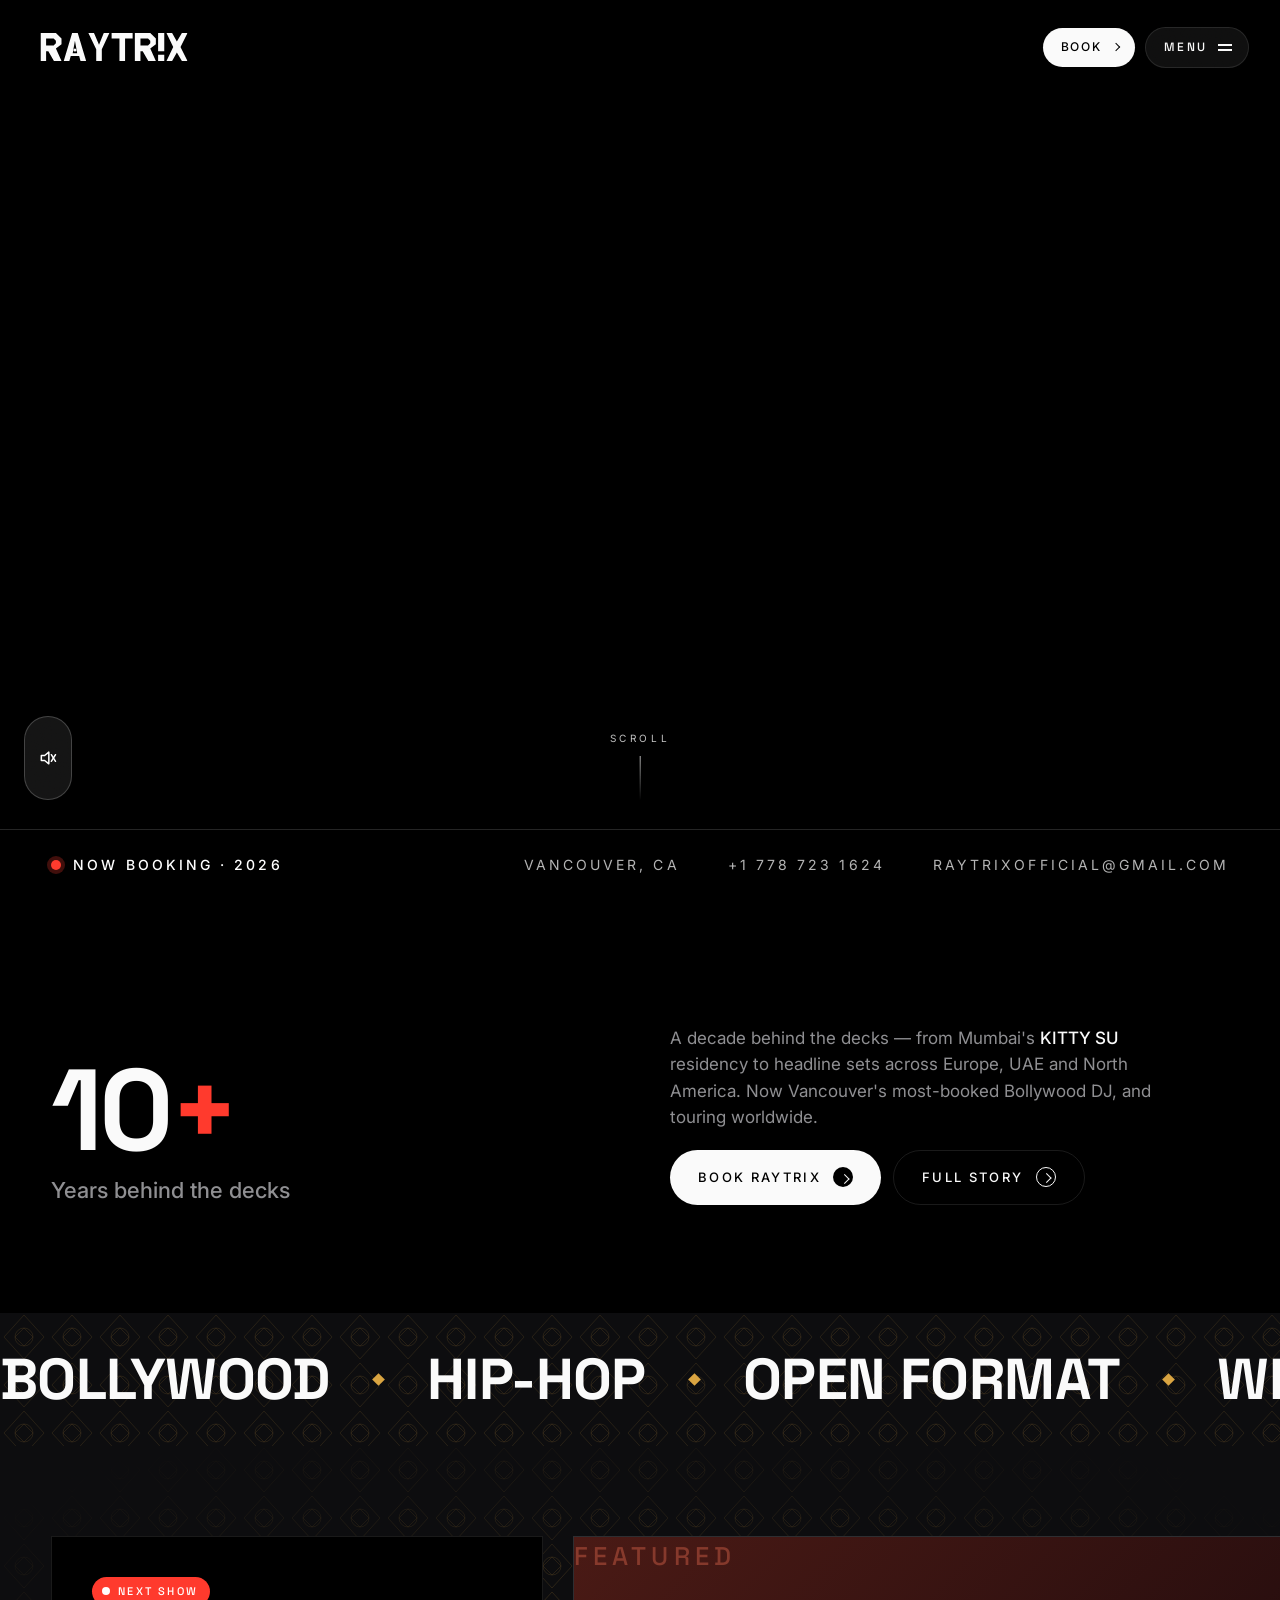
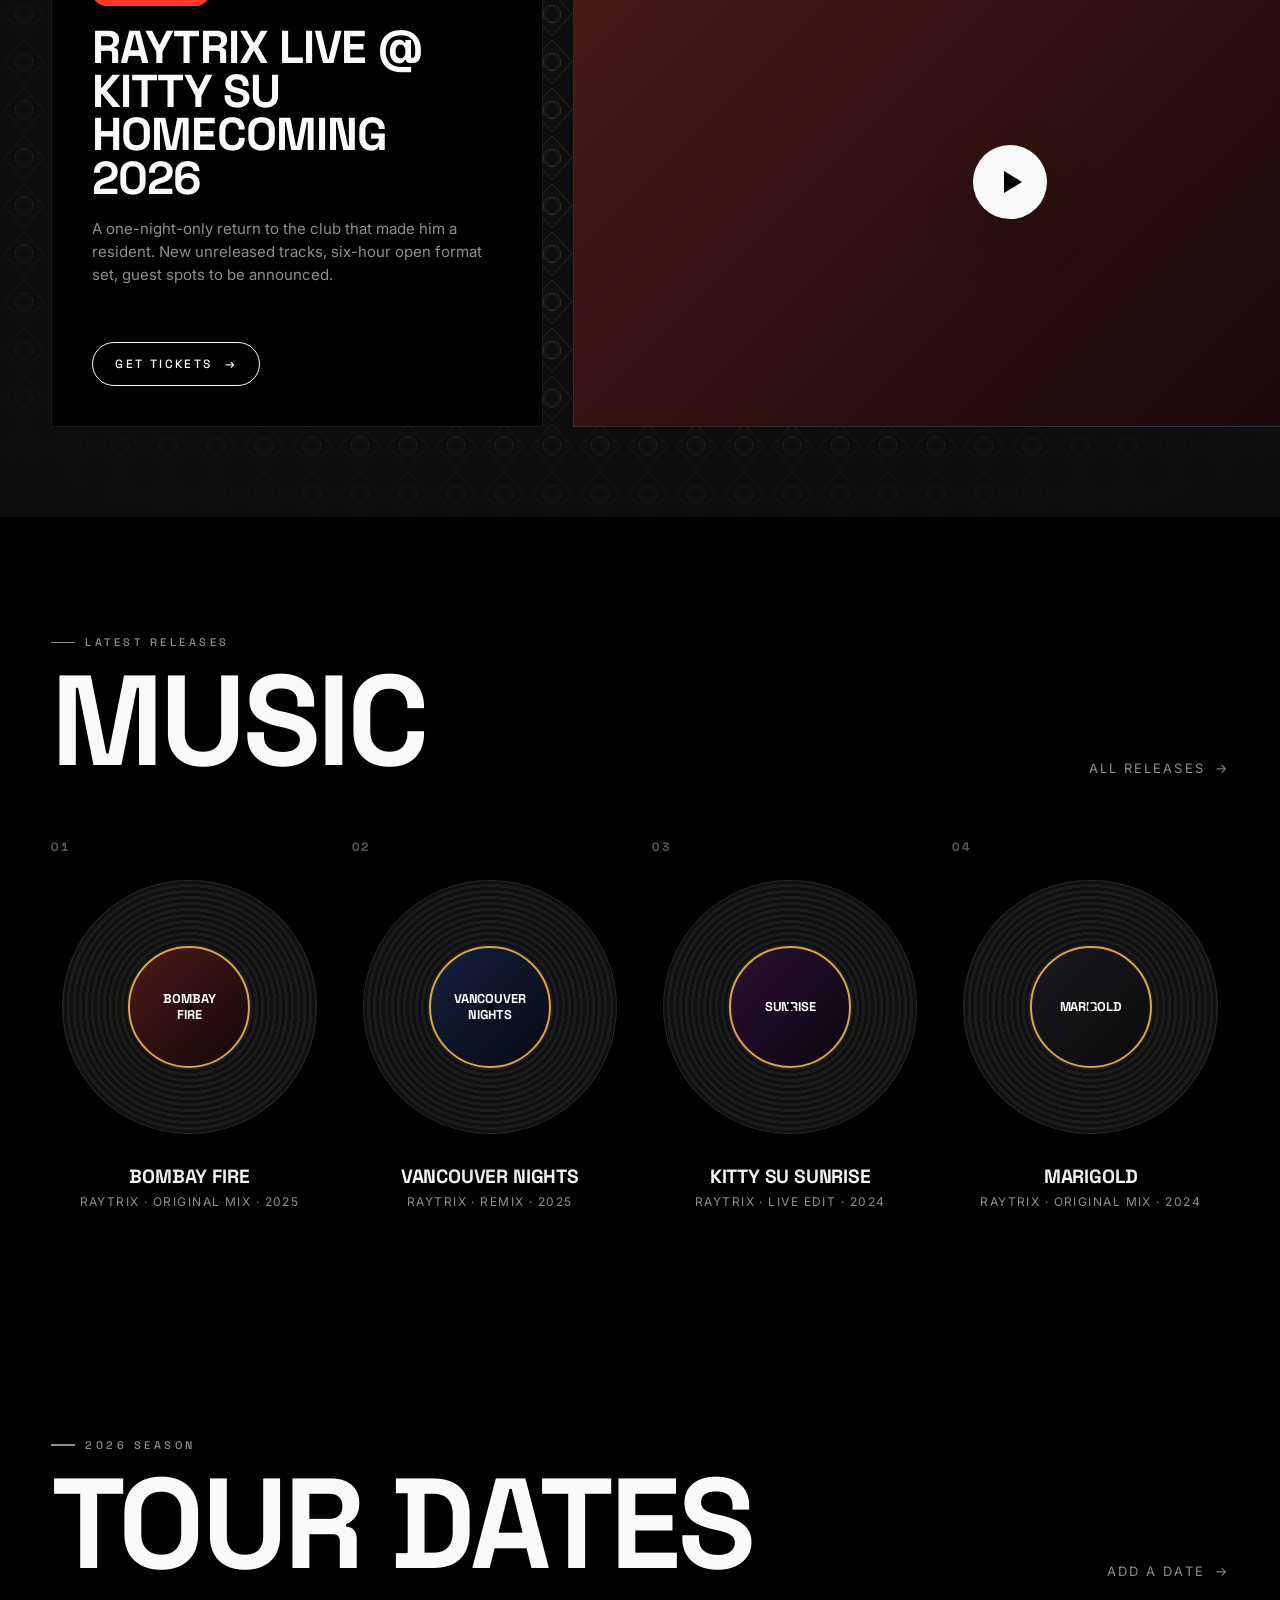
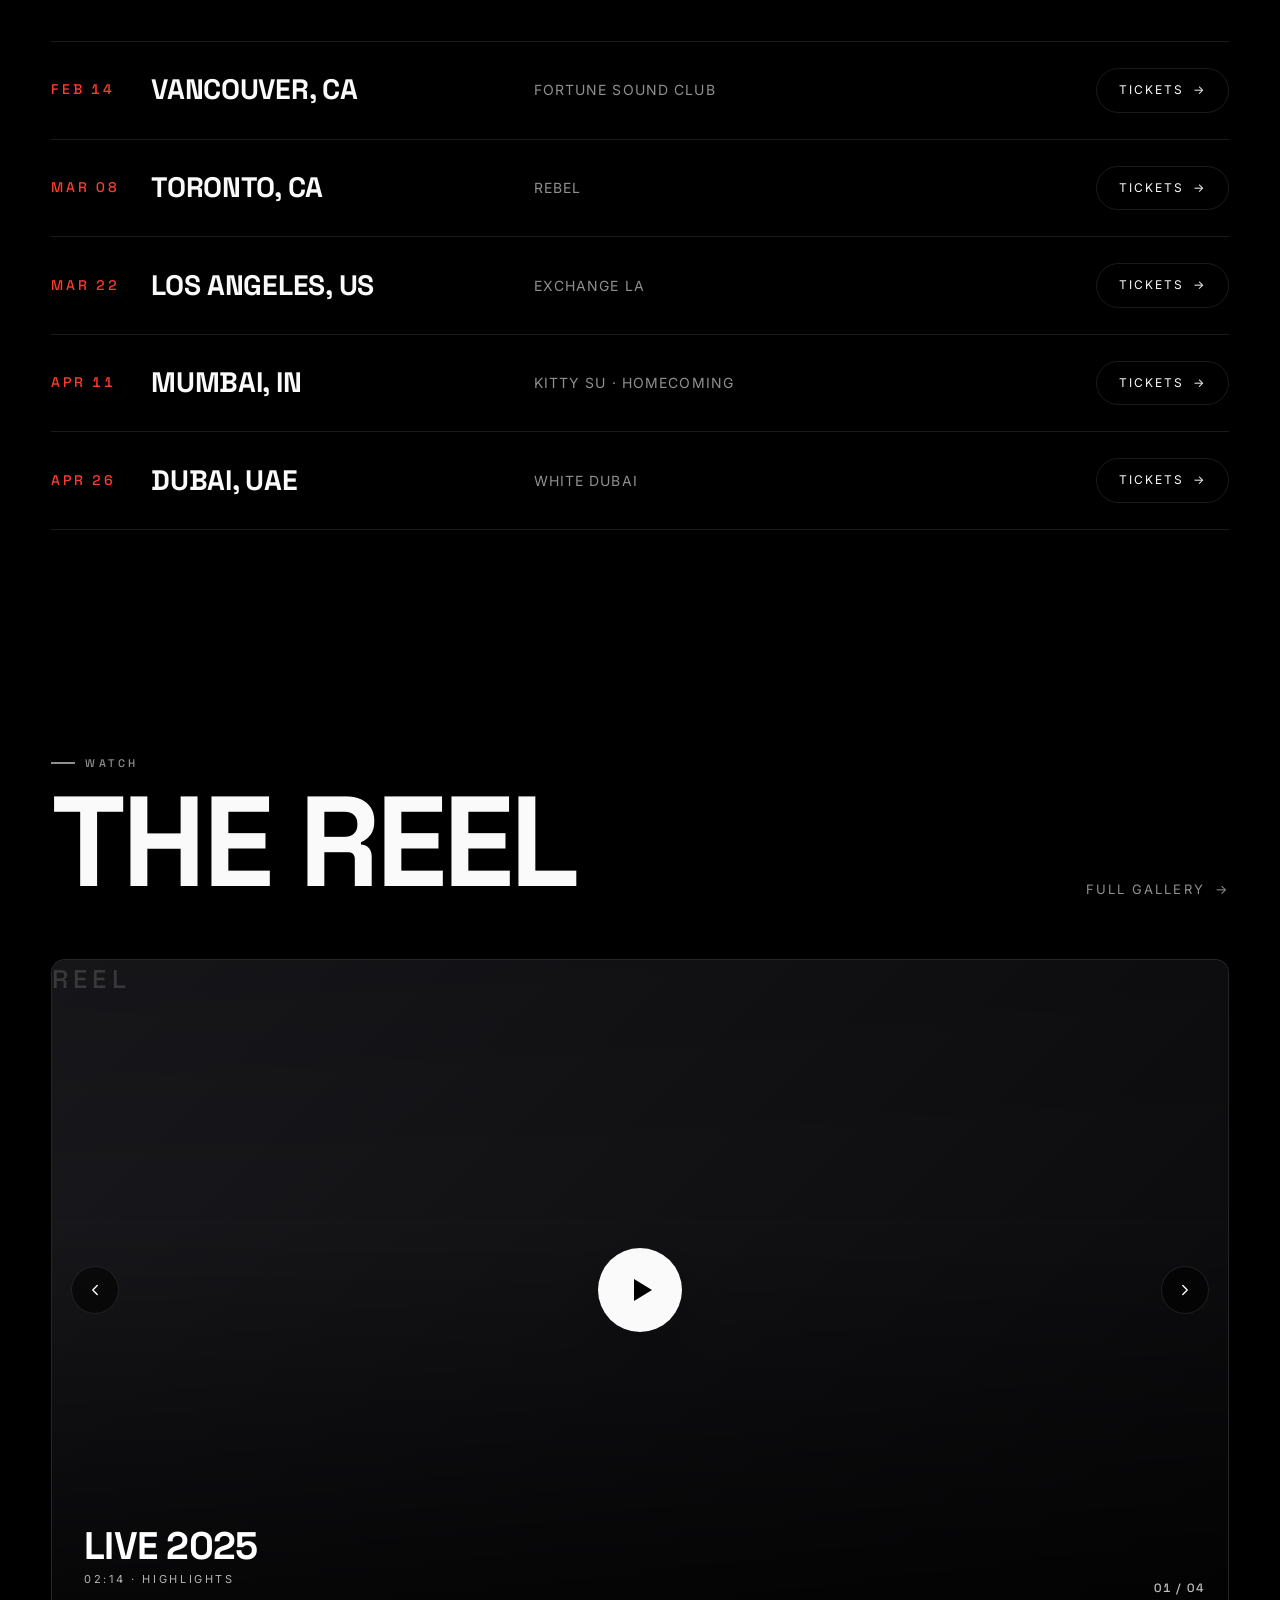
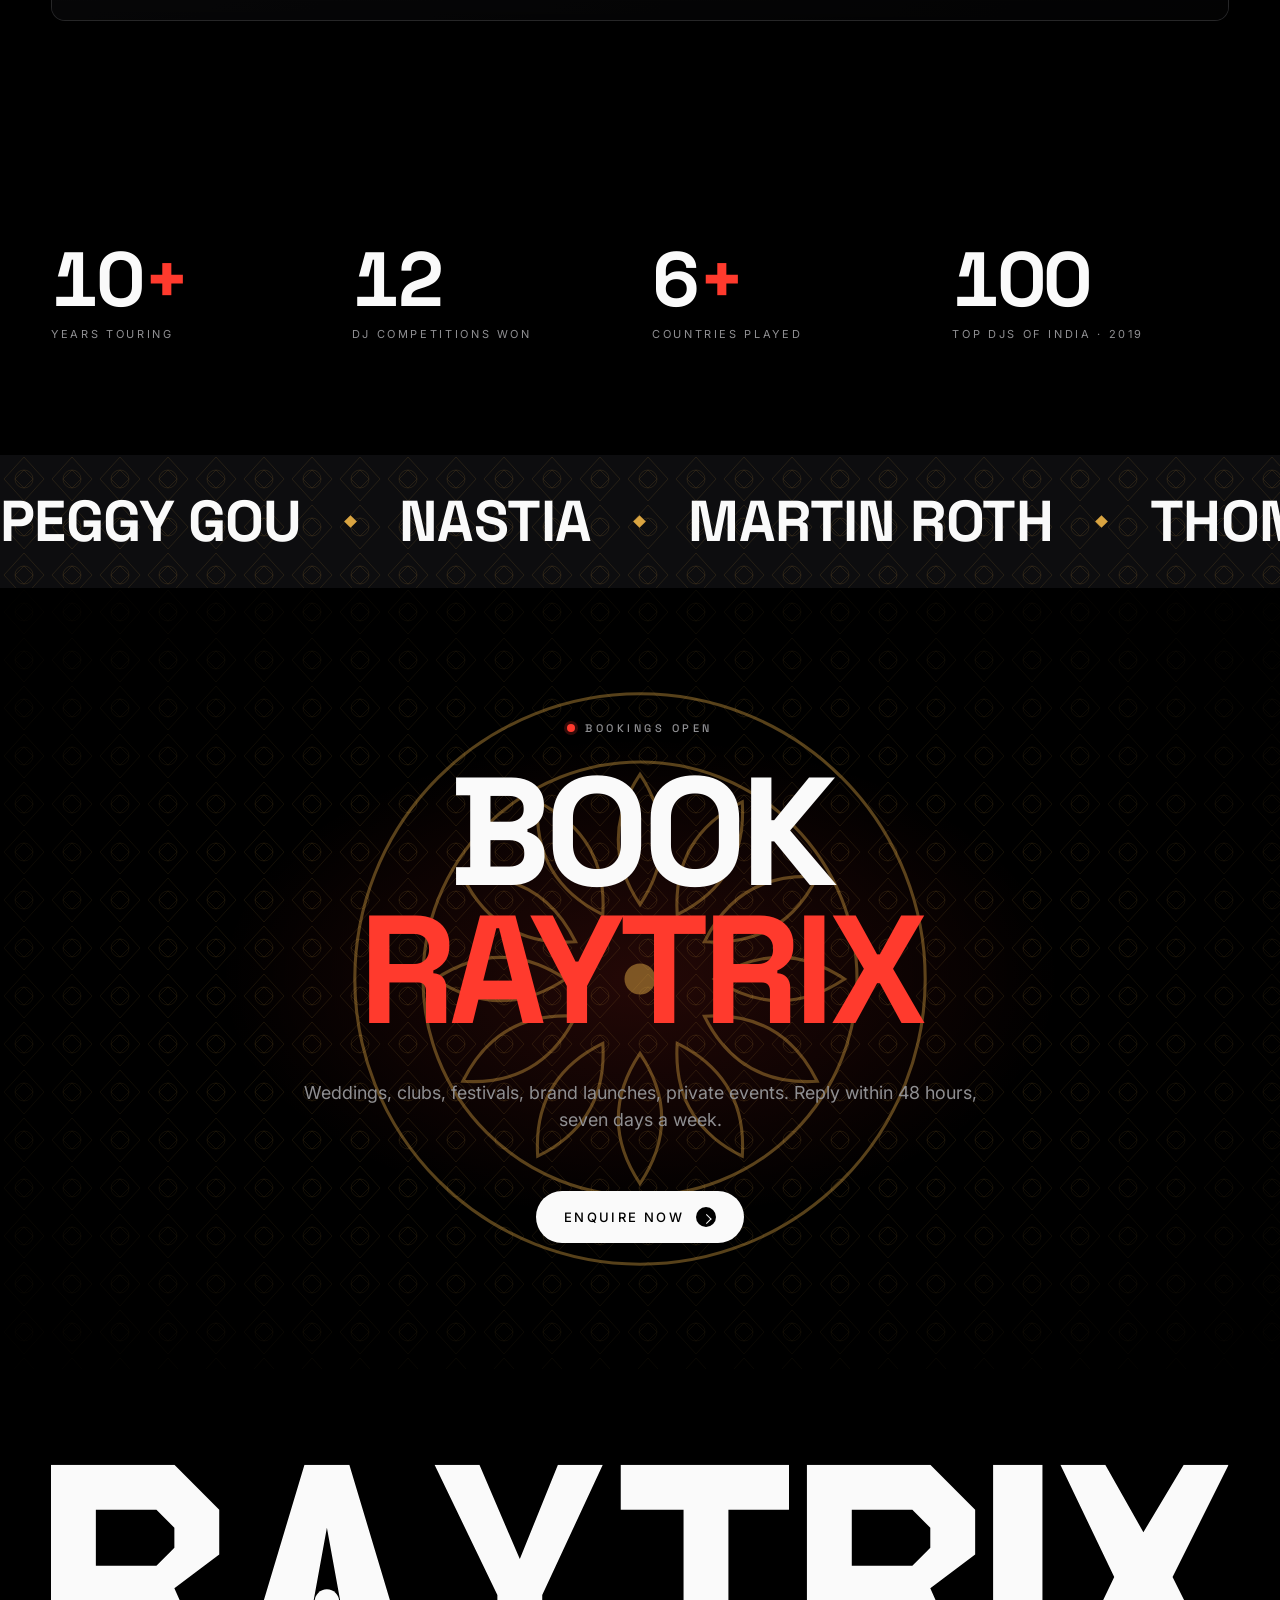
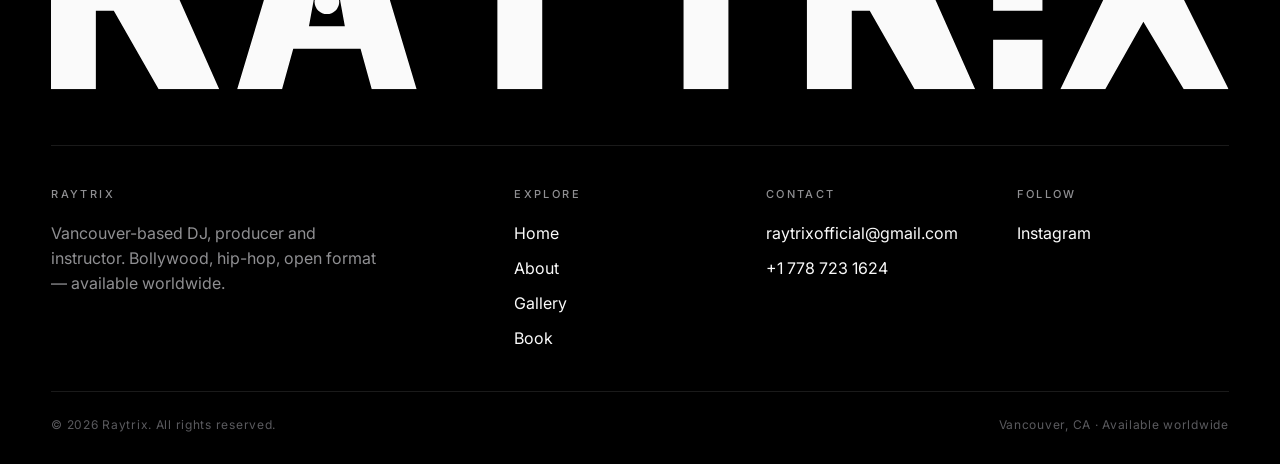
==== commit 49abc358: "Let jali pattern flow uninterrupted; move mandala off the "10+" stat Per client feedback after showi" ====
--- a/index.html
+++ b/index.html
@@ -130,8 +130,7 @@
   <section class="hero-intro">
     <div class="hero-intro__grid reveal-lines">
       <div class="hero-intro__stat">
-        <span class="eyebrow eyebrow--dot">Raytrix</span>
-        <h2 class="hero-intro__title mt-3"><span class="hero-intro__num">10<span class="accent">+</span></span><span class="hero-intro__title-sub">Years behind the decks</span></h2>
+        <h2 class="hero-intro__title">10<span class="accent">+</span><span class="hero-intro__title-sub">Years behind the decks</span></h2>
       </div>
       <div>
         <p class="hero-intro__meta">A decade behind the decks — from Mumbai's <strong>KITTY SU</strong> residency to headline sets across Europe, UAE and North America. Now Vancouver's most-booked Bollywood DJ, and touring worldwide.</p>
--- a/assets/css/style.css
+++ b/assets/css/style.css
@@ -389,7 +389,6 @@
 /* ---------- Intro block below hero ---------- */
 .hero-intro {
   padding: clamp(80px, 12vh, 140px) var(--pad) clamp(80px, 12vh, 140px);
-  border-bottom: 1px solid var(--line);
 }
 .hero-intro__grid {
   max-width: var(--max); margin: 0 auto;
@@ -402,30 +401,6 @@
   overflow-wrap: break-word;
 }
 .hero-intro__title .accent { color: var(--accent); }
-.hero-intro__stat { isolation: isolate; }
-.hero-intro__num {
-  position: relative;
-  display: inline-block;
-}
-.hero-intro__num::before {
-  /* A lotus/mandala rosette — the same rotational-symmetry motif used in
-     rangoli and temple carving — sits centered behind the "10+" numeral
-     itself (not the wider heading block) as a quiet mark of the client's
-     roots. */
-  content: "";
-  position: absolute; z-index: -1;
-  top: 50%; left: 50%; transform: translate(-50%, -50%);
-  width: 340px; height: 340px;
-  max-width: 90vw; max-height: 90vw;
-  background-image: url("data:image/svg+xml;utf8,<svg xmlns='http://www.w3.org/2000/svg' viewBox='0 0 200 200'><g fill='none' stroke='rgba(217,164,65,0.4)' stroke-width='1'><circle cx='100' cy='100' r='92'/><circle cx='100' cy='100' r='70'/><path d='M100 34 Q114 55 100 76 Q86 55 100 34 Z'/><path d='M100 34 Q114 55 100 76 Q86 55 100 34 Z' transform='rotate(30 100 100)'/><path d='M100 34 Q114 55 100 76 Q86 55 100 34 Z' transform='rotate(60 100 100)'/><path d='M100 34 Q114 55 100 76 Q86 55 100 34 Z' transform='rotate(90 100 100)'/><path d='M100 34 Q114 55 100 76 Q86 55 100 34 Z' transform='rotate(120 100 100)'/><path d='M100 34 Q114 55 100 76 Q86 55 100 34 Z' transform='rotate(150 100 100)'/><path d='M100 34 Q114 55 100 76 Q86 55 100 34 Z' transform='rotate(180 100 100)'/><path d='M100 34 Q114 55 100 76 Q86 55 100 34 Z' transform='rotate(210 100 100)'/><path d='M100 34 Q114 55 100 76 Q86 55 100 34 Z' transform='rotate(240 100 100)'/><path d='M100 34 Q114 55 100 76 Q86 55 100 34 Z' transform='rotate(270 100 100)'/><path d='M100 34 Q114 55 100 76 Q86 55 100 34 Z' transform='rotate(300 100 100)'/><path d='M100 34 Q114 55 100 76 Q86 55 100 34 Z' transform='rotate(330 100 100)'/></g><circle cx='100' cy='100' r='5' fill='rgba(217,164,65,0.5)'/></svg>");
-  background-repeat: no-repeat;
-  background-size: contain;
-  animation: mandala-spin 90s linear infinite;
-  pointer-events: none;
-}
-@keyframes mandala-spin { to { transform: translate(-50%, -50%) rotate(360deg); } }
-@media (prefers-reduced-motion: reduce) { .hero-intro__num::before { animation: none; } }
-@media (max-width: 800px) { .hero-intro__num::before { width: 260px; height: 260px; opacity: 0.7; } }
 .hero-intro__title-sub {
   display: block; font-family: var(--font-body); font-weight: 500;
   font-size: clamp(16px, 2vw, 22px); line-height: 1.3; letter-spacing: 0;
@@ -446,8 +421,6 @@
 .section__head {
   display: grid; grid-template-columns: minmax(0, 1fr) auto; gap: 40px; align-items: end;
   margin-bottom: 60px;
-  padding-bottom: 24px;
-  border-bottom: 1px solid var(--line);
 }
 .section__head h2 { font-family: var(--font-display); font-weight: 700; text-transform: uppercase; letter-spacing: -0.03em; line-height: 0.9; }
 .section__head .more {
@@ -728,14 +701,14 @@
 @media (max-width: 900px) { .split { grid-template-columns: minmax(0, 1fr); gap: 40px; } }
 
 /* ---------- Stats ---------- */
-.stats { display: grid; grid-template-columns: repeat(4, minmax(0, 1fr)); gap: 24px; padding: 40px 0; border-block: 1px solid var(--line); }
+.stats { display: grid; grid-template-columns: repeat(4, minmax(0, 1fr)); gap: 24px; padding: 40px 0; }
 .stats .n { font-family: var(--font-display); font-weight: 700; font-size: clamp(48px, 6vw, 88px); line-height: 1; letter-spacing: -0.03em; font-variant-numeric: tabular-nums; }
 .stats .n .accent { color: var(--accent); }
 .stats .l { display: block; margin-top: 8px; color: var(--muted); font-size: 11px; letter-spacing: 0.24em; text-transform: uppercase; }
 @media (max-width: 800px) { .stats { grid-template-columns: minmax(0, 1fr) minmax(0, 1fr); gap: 30px; } }
 
 /* ---------- Marquee (subtle divider) ---------- */
-.marquee { position: relative; overflow: hidden; padding: 22px 0; border-block: 1px solid var(--line); background: var(--elev); isolation: isolate; }
+.marquee { position: relative; overflow: hidden; padding: 22px 0; background: var(--elev); isolation: isolate; }
 .marquee::before {
   content: "";
   position: absolute; inset: 0; z-index: -1; opacity: 0.35;
@@ -840,8 +813,6 @@
   position: relative;
   padding: clamp(80px, 14vh, 180px) 0;
   text-align: center;
-  border-top: 1px solid var(--line);
-  border-bottom: 1px solid var(--line);
   overflow: hidden;
   isolation: isolate;
   background:
@@ -856,11 +827,27 @@
   mask-image: radial-gradient(ellipse 80% 70% at 50% 50%, #000 30%, transparent 100%);
   -webkit-mask-image: radial-gradient(ellipse 80% 70% at 50% 50%, #000 30%, transparent 100%);
 }
+.cta-block::after {
+  /* The lotus/mandala rosette, moved here from the hero-intro stat
+     (where it fought the "+" for symmetry) — a centered, symmetric
+     heading is a much better home for a circular motif. */
+  content: "";
+  position: absolute; z-index: -1;
+  top: 50%; left: 50%; transform: translate(-50%, -50%);
+  width: min(620px, 75vw); height: min(620px, 75vw);
+  background-image: url("data:image/svg+xml;utf8,<svg xmlns='http://www.w3.org/2000/svg' viewBox='0 0 200 200'><g fill='none' stroke='rgba(217,164,65,0.4)' stroke-width='1'><circle cx='100' cy='100' r='92'/><circle cx='100' cy='100' r='70'/><path d='M100 34 Q114 55 100 76 Q86 55 100 34 Z'/><path d='M100 34 Q114 55 100 76 Q86 55 100 34 Z' transform='rotate(30 100 100)'/><path d='M100 34 Q114 55 100 76 Q86 55 100 34 Z' transform='rotate(60 100 100)'/><path d='M100 34 Q114 55 100 76 Q86 55 100 34 Z' transform='rotate(90 100 100)'/><path d='M100 34 Q114 55 100 76 Q86 55 100 34 Z' transform='rotate(120 100 100)'/><path d='M100 34 Q114 55 100 76 Q86 55 100 34 Z' transform='rotate(150 100 100)'/><path d='M100 34 Q114 55 100 76 Q86 55 100 34 Z' transform='rotate(180 100 100)'/><path d='M100 34 Q114 55 100 76 Q86 55 100 34 Z' transform='rotate(210 100 100)'/><path d='M100 34 Q114 55 100 76 Q86 55 100 34 Z' transform='rotate(240 100 100)'/><path d='M100 34 Q114 55 100 76 Q86 55 100 34 Z' transform='rotate(270 100 100)'/><path d='M100 34 Q114 55 100 76 Q86 55 100 34 Z' transform='rotate(300 100 100)'/><path d='M100 34 Q114 55 100 76 Q86 55 100 34 Z' transform='rotate(330 100 100)'/></g><circle cx='100' cy='100' r='5' fill='rgba(217,164,65,0.5)'/></svg>");
+  background-repeat: no-repeat;
+  background-size: contain;
+  animation: mandala-spin 90s linear infinite;
+  pointer-events: none;
+}
+@keyframes mandala-spin { to { transform: translate(-50%, -50%) rotate(360deg); } }
+@media (prefers-reduced-motion: reduce) { .cta-block::after { animation: none; } }
 .cta-block h2 { text-transform: uppercase; font-size: clamp(56px, 12vw, 200px); line-height: 0.9; letter-spacing: -0.04em; }
 .cta-block h2 .accent { color: var(--accent); }
 
 /* ---------- Footer ---------- */
-.footer { position: relative; padding: 80px var(--pad) 30px; border-top: 1px solid var(--gold); }
+.footer { position: relative; padding: 80px var(--pad) 30px; }
 .footer__super { color: var(--fg); margin: 0 0 40px; }
 .footer__grid { display: grid; grid-template-columns: minmax(0, 2fr) minmax(0, 1fr) minmax(0, 1fr) minmax(0, 1fr); gap: 40px; padding-top: 40px; border-top: 1px solid var(--line); }
 .footer h5 { font-size: 11px; letter-spacing: 0.22em; text-transform: uppercase; color: var(--muted); margin: 0 0 18px; font-weight: 500; font-family: var(--font-body); }
